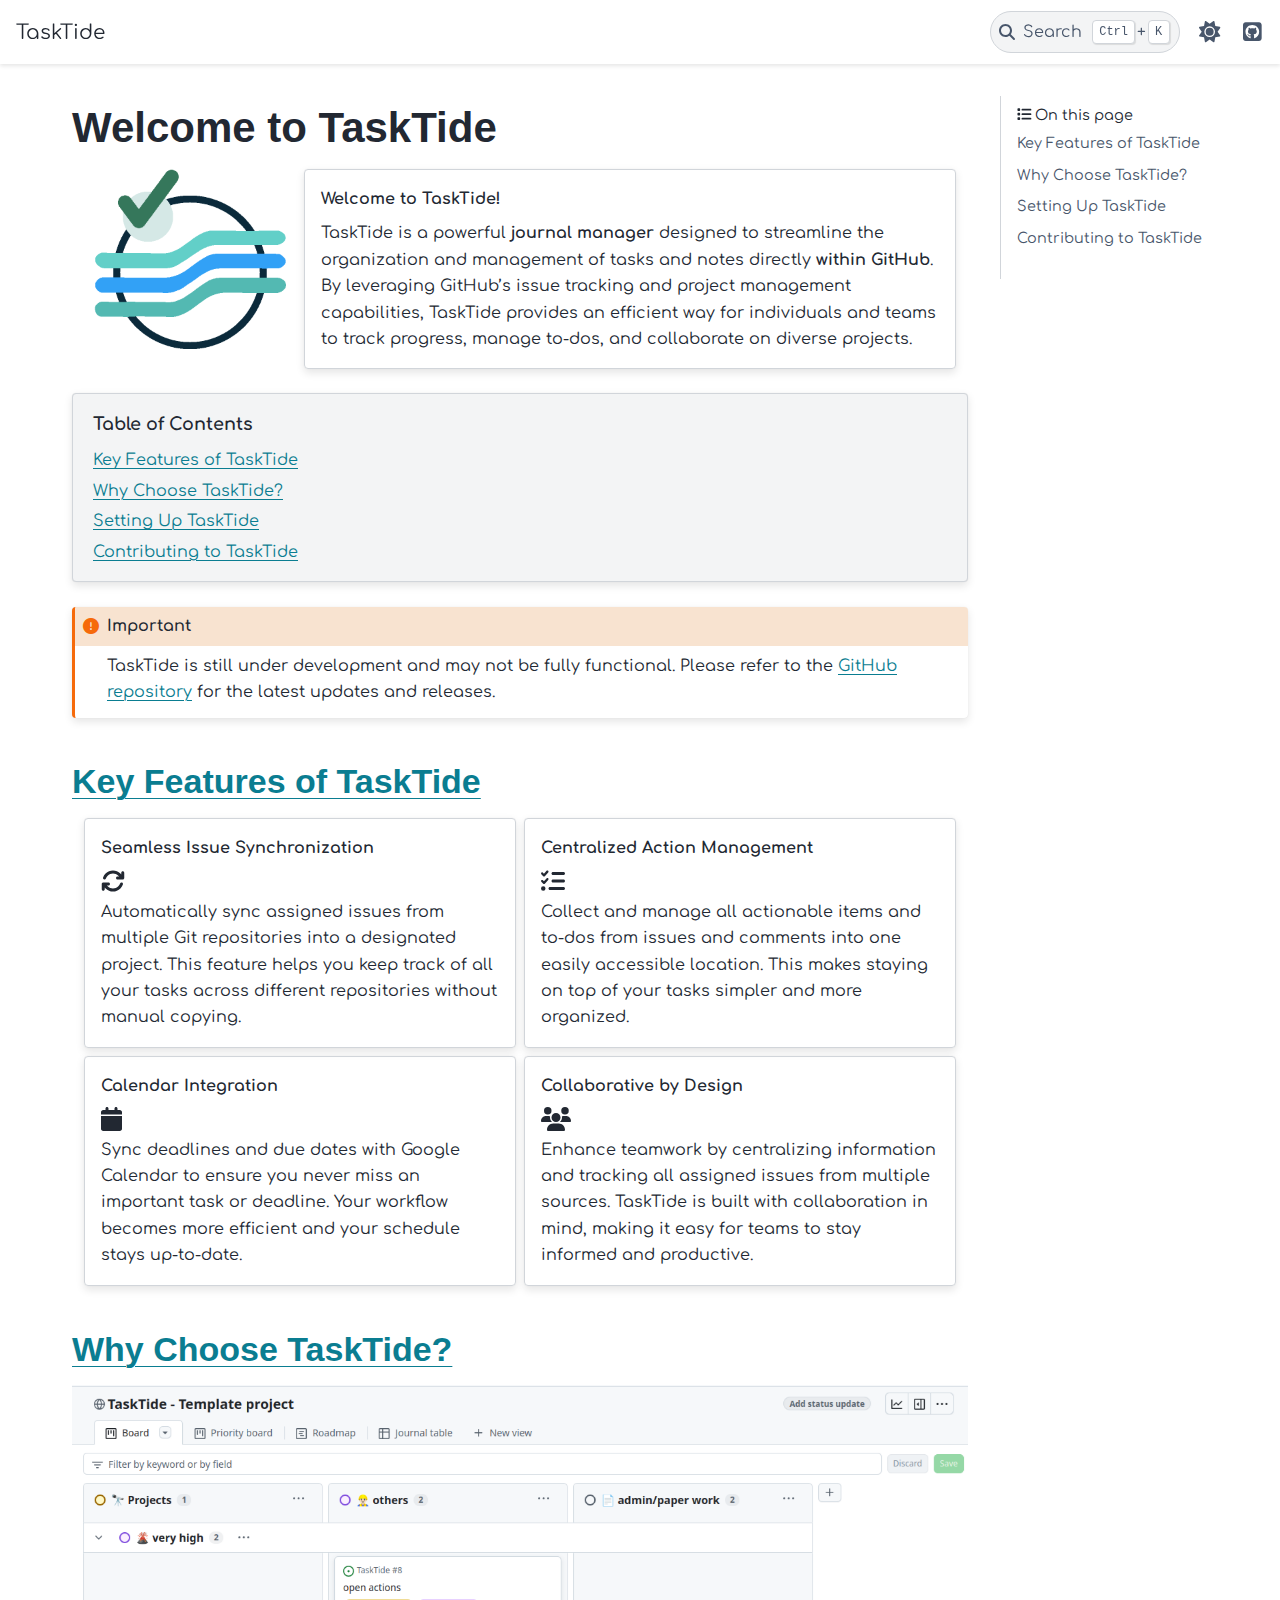
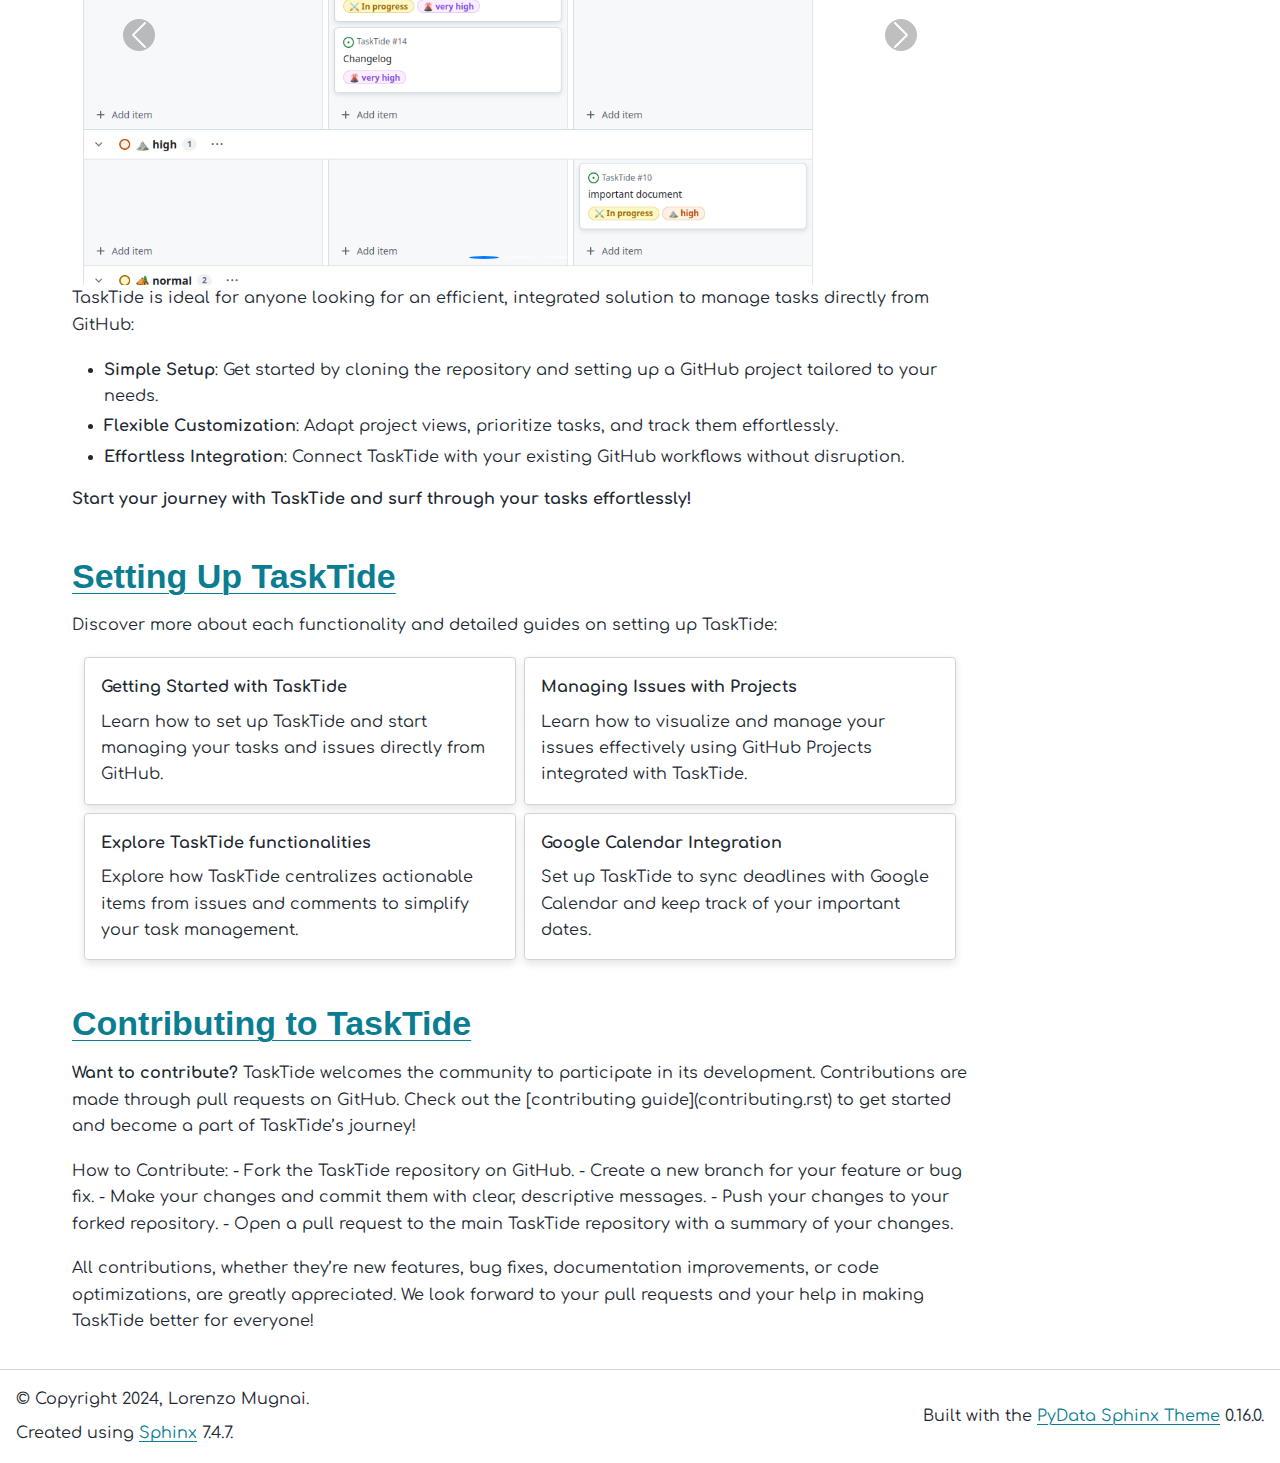
==== index.html @ f9a0988d "deploy: 6f501244f3a82d67077234379e9b4ccf647a99b9" ====
<!DOCTYPE html>


<html lang="en" data-content_root="./" data-theme="light">

  <head>
    <meta charset="utf-8" />
    <meta name="viewport" content="width=device-width, initial-scale=1.0" /><meta name="viewport" content="width=device-width, initial-scale=1" />

    <title>Welcome to TaskTide &#8212; TaskTide</title>
  
  
  
  <script data-cfasync="false">
    document.documentElement.dataset.mode = localStorage.getItem("mode") || "light";
    document.documentElement.dataset.theme = localStorage.getItem("theme") || "light";
  </script>
  <!-- 
    this give us a css class that will be invisible only if js is disabled 
  -->
  <noscript>
    <style>
      .pst-js-only { display: none !important; }

    </style>
  </noscript>
  
  <!-- Loaded before other Sphinx assets -->
  <link href="_static/styles/theme.css?digest=26a4bc78f4c0ddb94549" rel="stylesheet" />
<link href="_static/styles/pydata-sphinx-theme.css?digest=26a4bc78f4c0ddb94549" rel="stylesheet" />

    <link rel="stylesheet" type="text/css" href="_static/pygments.css?v=a746c00c" />
    <link rel="stylesheet" type="text/css" href="_static/copybutton.css?v=76b2166b" />
    <link rel="stylesheet" type="text/css" href="_static/sphinx-design.min.css?v=95c83b7e" />
    <link rel="stylesheet" type="text/css" href="https://cdnjs.cloudflare.com/ajax/libs/font-awesome/5.15.4/css/all.min.css" />
    <link rel="stylesheet" type="text/css" href="https://fonts.googleapis.com/css2?family=Comfortaa:wght@400;700&display=swap" />
    <link rel="stylesheet" type="text/css" href="_static/css/custom.css?v=a6f6fc7c" />
  
  <!-- So that users can add custom icons -->
  <script src="_static/scripts/fontawesome.js?digest=26a4bc78f4c0ddb94549"></script>
  <!-- Pre-loaded scripts that we'll load fully later -->
  <link rel="preload" as="script" href="_static/scripts/bootstrap.js?digest=26a4bc78f4c0ddb94549" />
<link rel="preload" as="script" href="_static/scripts/pydata-sphinx-theme.js?digest=26a4bc78f4c0ddb94549" />

    <script src="_static/documentation_options.js?v=7f41d439"></script>
    <script src="_static/doctools.js?v=9a2dae69"></script>
    <script src="_static/sphinx_highlight.js?v=dc90522c"></script>
    <script src="_static/clipboard.min.js?v=a7894cd8"></script>
    <script src="_static/copybutton.js?v=f281be69"></script>
    <script src="_static/design-tabs.js?v=f930bc37"></script>
    <script>DOCUMENTATION_OPTIONS.pagename = 'index';</script>
    <link rel="icon" href="_static/tasktide.ico"/>
    <link rel="index" title="Index" href="genindex.html" />
    <link rel="search" title="Search" href="search.html" />
  <meta name="viewport" content="width=device-width, initial-scale=1"/>
  <meta name="docsearch:language" content="en"/>
  <meta name="docsearch:version" content="" />
  </head>
  
  
  <body data-bs-spy="scroll" data-bs-target=".bd-toc-nav" data-offset="180" data-bs-root-margin="0px 0px -60%" data-default-mode="light">

  
  
  <div id="pst-skip-link" class="skip-link d-print-none"><a href="#main-content">Skip to main content</a></div>
  
  <div id="pst-scroll-pixel-helper"></div>
  
  <button type="button" class="btn rounded-pill" id="pst-back-to-top">
    <i class="fa-solid fa-arrow-up"></i>Back to top</button>

  
  <dialog id="pst-search-dialog">
    
<form class="bd-search d-flex align-items-center"
      action="search.html"
      method="get">
  <i class="fa-solid fa-magnifying-glass"></i>
  <input type="search"
         class="form-control"
         name="q"
         placeholder="Search the docs ..."
         aria-label="Search the docs ..."
         autocomplete="off"
         autocorrect="off"
         autocapitalize="off"
         spellcheck="false"/>
  <span class="search-button__kbd-shortcut"><kbd class="kbd-shortcut__modifier">Ctrl</kbd>+<kbd>K</kbd></span>
</form>
  </dialog>

  <div class="pst-async-banner-revealer d-none">
  <aside id="bd-header-version-warning" class="d-none d-print-none" aria-label="Version warning"></aside>
</div>

  
    <header class="bd-header navbar navbar-expand-lg bd-navbar d-print-none">
<div class="bd-header__inner bd-page-width">
  <button class="pst-navbar-icon sidebar-toggle primary-toggle" aria-label="Site navigation">
    <span class="fa-solid fa-bars"></span>
  </button>
  
  
  <div class="col-lg-3 navbar-header-items__start">
    
      <div class="navbar-item">

  
    
  

<a class="navbar-brand logo" href="#">
  
  
  
  
  
  
    <p class="title logo__title">TaskTide</p>
  
</a></div>
    
  </div>
  
  <div class="col-lg-9 navbar-header-items">
    
    <div class="me-auto navbar-header-items__center">
      
        <div class="navbar-item">
<nav>
  <ul class="bd-navbar-elements navbar-nav">
    
  </ul>
</nav></div>
      
    </div>
    
    
    <div class="navbar-header-items__end">
      
        <div class="navbar-item navbar-persistent--container">
          

<button class="btn search-button-field search-button__button pst-js-only" title="Search" aria-label="Search" data-bs-placement="bottom" data-bs-toggle="tooltip">
 <i class="fa-solid fa-magnifying-glass"></i>
 <span class="search-button__default-text">Search</span>
 <span class="search-button__kbd-shortcut"><kbd class="kbd-shortcut__modifier">Ctrl</kbd>+<kbd class="kbd-shortcut__modifier">K</kbd></span>
</button>
        </div>
      
      
        <div class="navbar-item">

<button class="btn btn-sm nav-link pst-navbar-icon theme-switch-button pst-js-only" aria-label="Color mode" data-bs-title="Color mode"  data-bs-placement="bottom" data-bs-toggle="tooltip">
  <i class="theme-switch fa-solid fa-sun                fa-lg" data-mode="light" title="Light"></i>
  <i class="theme-switch fa-solid fa-moon               fa-lg" data-mode="dark"  title="Dark"></i>
  <i class="theme-switch fa-solid fa-circle-half-stroke fa-lg" data-mode="auto"  title="System Settings"></i>
</button></div>
      
        <div class="navbar-item"><ul class="navbar-icon-links"
    aria-label="Icon Links">
        <li class="nav-item">
          
          
          
          
          
          
          
          
          <a href="https://github.com/LorenzoMugnai/TaskTide/tree/master" title="GitHub" class="nav-link pst-navbar-icon" rel="noopener" target="_blank" data-bs-toggle="tooltip" data-bs-placement="bottom"><i class="fab fa-github-square fa-lg" aria-hidden="true"></i>
            <span class="sr-only">GitHub</span></a>
        </li>
</ul></div>
      
    </div>
    
  </div>
  
  
    <div class="navbar-persistent--mobile">

<button class="btn search-button-field search-button__button pst-js-only" title="Search" aria-label="Search" data-bs-placement="bottom" data-bs-toggle="tooltip">
 <i class="fa-solid fa-magnifying-glass"></i>
 <span class="search-button__default-text">Search</span>
 <span class="search-button__kbd-shortcut"><kbd class="kbd-shortcut__modifier">Ctrl</kbd>+<kbd class="kbd-shortcut__modifier">K</kbd></span>
</button>
    </div>
  

  
    <button class="pst-navbar-icon sidebar-toggle secondary-toggle" aria-label="On this page">
      <span class="fa-solid fa-outdent"></span>
    </button>
  
</div>

    </header>
  

  <div class="bd-container">
    <div class="bd-container__inner bd-page-width">
      
      
      
        
      
      <dialog id="pst-primary-sidebar-modal"></dialog>
      <div id="pst-primary-sidebar" class="bd-sidebar-primary bd-sidebar hide-on-wide">
        

  
  <div class="sidebar-header-items sidebar-primary__section">
    
    
      <div class="sidebar-header-items__center">
        
          
          
            <div class="navbar-item">
<nav>
  <ul class="bd-navbar-elements navbar-nav">
    
  </ul>
</nav></div>
          
        
      </div>
    
    
    
      <div class="sidebar-header-items__end">
        
          <div class="navbar-item">

<button class="btn btn-sm nav-link pst-navbar-icon theme-switch-button pst-js-only" aria-label="Color mode" data-bs-title="Color mode"  data-bs-placement="bottom" data-bs-toggle="tooltip">
  <i class="theme-switch fa-solid fa-sun                fa-lg" data-mode="light" title="Light"></i>
  <i class="theme-switch fa-solid fa-moon               fa-lg" data-mode="dark"  title="Dark"></i>
  <i class="theme-switch fa-solid fa-circle-half-stroke fa-lg" data-mode="auto"  title="System Settings"></i>
</button></div>
        
          <div class="navbar-item"><ul class="navbar-icon-links"
    aria-label="Icon Links">
        <li class="nav-item">
          
          
          
          
          
          
          
          
          <a href="https://github.com/LorenzoMugnai/TaskTide/tree/master" title="GitHub" class="nav-link pst-navbar-icon" rel="noopener" target="_blank" data-bs-toggle="tooltip" data-bs-placement="bottom"><i class="fab fa-github-square fa-lg" aria-hidden="true"></i>
            <span class="sr-only">GitHub</span></a>
        </li>
</ul></div>
        
      </div>
    
  </div>
  
  
  <div class="sidebar-primary-items__end sidebar-primary__section">
  </div>
  
  <div id="rtd-footer-container"></div>


      </div>
      
      <main id="main-content" class="bd-main" role="main">
        
        
          <div class="bd-content">
            <div class="bd-article-container">
              
              <div class="bd-header-article d-print-none"></div>
              
              
              
                
<div id="searchbox"></div>
                <article class="bd-article">
                  
  <section id="welcome-to-tasktide">
<h1>Welcome to TaskTide<a class="headerlink" href="#welcome-to-tasktide" title="Link to this heading">#</a></h1>
<div class="sd-container-fluid sd-sphinx-override sd-mb-4 docutils">
<div class="sd-row sd-row-cols-2 sd-row-cols-xs-2 sd-row-cols-sm-2 sd-row-cols-md-2 sd-row-cols-lg-2 sd-g-2 sd-g-xs-2 sd-g-sm-2 sd-g-md-2 sd-g-lg-2 docutils">
<div class="sd-col sd-d-flex-column sd-col-3 sd-col-xs-3 sd-col-sm-3 sd-col-md-3 sd-col-lg-3 docutils">
<a class="sd-m-auto reference internal image-reference" href="_images/tasktide.png"><img alt="TaskTide Icon" class="sd-m-auto" src="_images/tasktide.png" style="width: 200px;" />
</a>
</div>
<div class="sd-col sd-d-flex-row sd-col-9 sd-col-xs-9 sd-col-sm-9 sd-col-md-9 sd-col-lg-9 docutils">
<div class="sd-card sd-sphinx-override sd-w-100 sd-shadow-sm docutils">
<div class="sd-card-body docutils">
<div class="sd-card-title sd-font-weight-bold docutils">
Welcome to TaskTide!</div>
<p class="sd-card-text">TaskTide is a powerful <strong>journal manager</strong> designed to streamline the organization and management of tasks and notes directly <strong>within GitHub</strong>. By leveraging GitHub’s issue tracking and project management capabilities, TaskTide provides an efficient way for individuals and teams to track progress, manage to-dos, and collaborate on diverse projects.</p>
</div>
</div>
</div>
</div>
</div>
<nav class="contents local" id="table-of-contents">
<p class="topic-title">Table of Contents</p>
<ul class="simple">
<li><p><a class="reference internal" href="#key-features-of-tasktide" id="id1">Key Features of TaskTide</a></p></li>
<li><p><a class="reference internal" href="#why-choose-tasktide" id="id2">Why Choose TaskTide?</a></p></li>
<li><p><a class="reference internal" href="#setting-up-tasktide" id="id3">Setting Up TaskTide</a></p></li>
<li><p><a class="reference internal" href="#contributing-to-tasktide" id="id4">Contributing to TaskTide</a></p></li>
</ul>
</nav>
<div class="admonition important">
<p class="admonition-title">Important</p>
<p>TaskTide is still under development and may not be fully functional. Please refer to the <a class="reference external" href="https://github.com/LorenzoMugnai/TaskTide">GitHub repository</a> for the latest updates and releases.</p>
</div>
<section id="key-features-of-tasktide">
<h2><a class="toc-backref" href="#id1" role="doc-backlink">Key Features of TaskTide</a><a class="headerlink" href="#key-features-of-tasktide" title="Link to this heading">#</a></h2>
<div class="sd-container-fluid sd-sphinx-override sd-mb-4 docutils">
<div class="sd-row sd-row-cols-2 sd-row-cols-xs-2 sd-row-cols-sm-2 sd-row-cols-md-2 sd-row-cols-lg-2 sd-g-2 sd-g-xs-2 sd-g-sm-2 sd-g-md-2 sd-g-lg-2 docutils">
<div class="sd-col sd-d-flex-row docutils">
<div class="sd-card sd-sphinx-override sd-w-100 sd-shadow-sm docutils">
<div class="sd-card-body docutils">
<div class="sd-card-title sd-font-weight-bold docutils">
Seamless Issue Synchronization</div>
<i class="fa fa-sync" style="font-size: 24px; margin-right: 10px;"></i><p class="sd-card-text">Automatically sync assigned issues from multiple Git repositories into a designated project. This feature helps you keep track of all your tasks across different repositories without manual copying.</p>
</div>
</div>
</div>
<div class="sd-col sd-d-flex-row docutils">
<div class="sd-card sd-sphinx-override sd-w-100 sd-shadow-sm docutils">
<div class="sd-card-body docutils">
<div class="sd-card-title sd-font-weight-bold docutils">
Centralized Action Management</div>
<i class="fa fa-tasks" style="font-size: 24px; margin-right: 10px;"></i><p class="sd-card-text">Collect and manage all actionable items and to-dos from issues and comments into one easily accessible location. This makes staying on top of your tasks simpler and more organized.</p>
</div>
</div>
</div>
<div class="sd-col sd-d-flex-row docutils">
<div class="sd-card sd-sphinx-override sd-w-100 sd-shadow-sm docutils">
<div class="sd-card-body docutils">
<div class="sd-card-title sd-font-weight-bold docutils">
Calendar Integration</div>
<i class="fa fa-calendar" style="font-size: 24px; margin-right: 10px;"></i><p class="sd-card-text">Sync deadlines and due dates with Google Calendar to ensure you never miss an important task or deadline. Your workflow becomes more efficient and your schedule stays up-to-date.</p>
</div>
</div>
</div>
<div class="sd-col sd-d-flex-row docutils">
<div class="sd-card sd-sphinx-override sd-w-100 sd-shadow-sm docutils">
<div class="sd-card-body docutils">
<div class="sd-card-title sd-font-weight-bold docutils">
Collaborative by Design</div>
<i class="fa fa-users" style="font-size: 24px; margin-right: 10px;"></i><p class="sd-card-text">Enhance teamwork by centralizing information and tracking all assigned issues from multiple sources. TaskTide is built with collaboration in mind, making it easy for teams to stay informed and productive.</p>
</div>
</div>
</div>
</div>
</div>
</section>
<section id="why-choose-tasktide">
<h2><a class="toc-backref" href="#id2" role="doc-backlink">Why Choose TaskTide?</a><a class="headerlink" href="#why-choose-tasktide" title="Link to this heading">#</a></h2>
<div id="carouselExample" class="carousel slide" data-bs-ride="carousel">
<!-- Indicators (dots) -->
<div class="carousel-indicators">
   <button type="button" data-bs-target="#carouselExample" data-bs-slide-to="0" class="active" aria-current="true" aria-label="Slide 1"></button>
   <button type="button" data-bs-target="#carouselExample" data-bs-slide-to="1" aria-label="Slide 2"></button>
   <button type="button" data-bs-target="#carouselExample" data-bs-slide-to="2" aria-label="Slide 3"></button>
</div>
<!-- Carousel content -->
<div class="carousel-inner">
   <div class="carousel-item active">
      <img src="_static/example_proj.png" class="d-block w-100 carousel-img" alt="First slide">
   </div>
   <div class="carousel-item">
      <img src="_static/roadmap.png" class="d-block w-100 carousel-img" alt="Second slide">
   </div>
   <div class="carousel-item">
      <img src="_static/stats.png" class="d-block w-100 carousel-img" alt="Third slide">
   </div>
</div>
<!-- Navigation arrows -->
<button class="carousel-control-prev" type="button" data-bs-target="#carouselExample" data-bs-slide="prev">
   <span class="carousel-control-prev-icon" aria-hidden="true"></span>
   <span class="visually-hidden">Previous</span>
</button>
<button class="carousel-control-next" type="button" data-bs-target="#carouselExample" data-bs-slide="next">
   <span class="carousel-control-next-icon" aria-hidden="true"></span>
   <span class="visually-hidden">Next</span>
</button>
</div><p>TaskTide is ideal for anyone looking for an efficient, integrated solution to manage tasks directly from GitHub:</p>
<ul class="simple">
<li><p><strong>Simple Setup</strong>: Get started by cloning the repository and setting up a GitHub project tailored to your needs.</p></li>
<li><p><strong>Flexible Customization</strong>: Adapt project views, prioritize tasks, and track them effortlessly.</p></li>
<li><p><strong>Effortless Integration</strong>: Connect TaskTide with your existing GitHub workflows without disruption.</p></li>
</ul>
<p><strong>Start your journey with TaskTide and surf through your tasks effortlessly!</strong></p>
</section>
<section id="setting-up-tasktide">
<h2><a class="toc-backref" href="#id3" role="doc-backlink">Setting Up TaskTide</a><a class="headerlink" href="#setting-up-tasktide" title="Link to this heading">#</a></h2>
<p>Discover more about each functionality and detailed guides on setting up TaskTide:</p>
<div class="sd-container-fluid sd-sphinx-override sd-mb-4 docutils">
<div class="sd-row sd-row-cols-2 sd-row-cols-xs-2 sd-row-cols-sm-2 sd-row-cols-md-2 sd-row-cols-lg-2 sd-g-2 sd-g-xs-2 sd-g-sm-2 sd-g-md-2 sd-g-lg-2 docutils">
<div class="sd-col sd-d-flex-row docutils">
<div class="sd-card sd-sphinx-override sd-w-100 sd-shadow-sm sd-card-hover docutils">
<div class="sd-card-body docutils">
<div class="sd-card-title sd-font-weight-bold docutils">
Getting Started with TaskTide</div>
<p class="sd-card-text">Learn how to set up TaskTide and start managing your tasks and issues directly from GitHub.</p>
</div>
<a class="sd-stretched-link sd-hide-link-text reference internal" href="getting_started.html#getting-started"><span class="std std-ref">Getting Started</span></a></div>
</div>
<div class="sd-col sd-d-flex-row docutils">
<div class="sd-card sd-sphinx-override sd-w-100 sd-shadow-sm sd-card-hover docutils">
<div class="sd-card-body docutils">
<div class="sd-card-title sd-font-weight-bold docutils">
Managing Issues with Projects</div>
<p class="sd-card-text">Learn how to visualize and manage your issues effectively using GitHub Projects integrated with TaskTide.</p>
</div>
<a class="sd-stretched-link sd-hide-link-text reference internal" href="managing_issues.html#managing-issues"><span class="std std-ref">Managing Issues</span></a></div>
</div>
<div class="sd-col sd-d-flex-row docutils">
<div class="sd-card sd-sphinx-override sd-w-100 sd-shadow-sm sd-card-hover docutils">
<div class="sd-card-body docutils">
<div class="sd-card-title sd-font-weight-bold docutils">
Explore TaskTide functionalities</div>
<p class="sd-card-text">Explore how TaskTide centralizes actionable items from issues and comments to simplify your task management.</p>
</div>
<a class="sd-stretched-link sd-hide-link-text reference internal" href="actions_guide.html#actions-guide"><span class="std std-ref">Explore TaskTide Functionalities</span></a></div>
</div>
<div class="sd-col sd-d-flex-row docutils">
<div class="sd-card sd-sphinx-override sd-w-100 sd-shadow-sm sd-card-hover docutils">
<div class="sd-card-body docutils">
<div class="sd-card-title sd-font-weight-bold docutils">
Google Calendar Integration</div>
<p class="sd-card-text">Set up TaskTide to sync deadlines with Google Calendar and keep track of your important dates.</p>
</div>
<a class="sd-stretched-link sd-hide-link-text reference internal" href="calendar_integration.html#calendar-integration"><span class="std std-ref">Calendar Integration</span></a></div>
</div>
</div>
</div>
</section>
<section id="contributing-to-tasktide">
<h2><a class="toc-backref" href="#id4" role="doc-backlink">Contributing to TaskTide</a><a class="headerlink" href="#contributing-to-tasktide" title="Link to this heading">#</a></h2>
<p><strong>Want to contribute?</strong> TaskTide welcomes the community to participate in its development. Contributions are made through pull requests on GitHub. Check out the [contributing guide](contributing.rst) to get started and become a part of TaskTide’s journey!</p>
<p>How to Contribute:
- Fork the TaskTide repository on GitHub.
- Create a new branch for your feature or bug fix.
- Make your changes and commit them with clear, descriptive messages.
- Push your changes to your forked repository.
- Open a pull request to the main TaskTide repository with a summary of your changes.</p>
<p>All contributions, whether they’re new features, bug fixes, documentation improvements, or code optimizations, are greatly appreciated. We look forward to your pull requests and your help in making TaskTide better for everyone!</p>
</section>
</section>


                </article>
              
              
              
              
              
                <footer class="prev-next-footer d-print-none">
                  
<div class="prev-next-area">
</div>
                </footer>
              
            </div>
            
            
              
                <dialog id="pst-secondary-sidebar-modal"></dialog>
                <div id="pst-secondary-sidebar" class="bd-sidebar-secondary bd-toc"><div class="sidebar-secondary-items sidebar-secondary__inner">


  <div class="sidebar-secondary-item">
<div
    id="pst-page-navigation-heading-2"
    class="page-toc tocsection onthispage">
    <i class="fa-solid fa-list"></i> On this page
  </div>
  <nav class="bd-toc-nav page-toc" aria-labelledby="pst-page-navigation-heading-2">
    <ul class="visible nav section-nav flex-column">
<li class="toc-h2 nav-item toc-entry"><a class="reference internal nav-link" href="#key-features-of-tasktide">Key Features of TaskTide</a></li>
<li class="toc-h2 nav-item toc-entry"><a class="reference internal nav-link" href="#why-choose-tasktide">Why Choose TaskTide?</a></li>
<li class="toc-h2 nav-item toc-entry"><a class="reference internal nav-link" href="#setting-up-tasktide">Setting Up TaskTide</a></li>
<li class="toc-h2 nav-item toc-entry"><a class="reference internal nav-link" href="#contributing-to-tasktide">Contributing to TaskTide</a></li>
</ul>
  </nav></div>

</div></div>
              
            
          </div>
          <footer class="bd-footer-content">
            
          </footer>
        
      </main>
    </div>
  </div>
  
  <!-- Scripts loaded after <body> so the DOM is not blocked -->
  <script defer src="_static/scripts/bootstrap.js?digest=26a4bc78f4c0ddb94549"></script>
<script defer src="_static/scripts/pydata-sphinx-theme.js?digest=26a4bc78f4c0ddb94549"></script>

  <footer class="bd-footer">
<div class="bd-footer__inner bd-page-width">
  
    <div class="footer-items__start">
      
        <div class="footer-item">

  <p class="copyright">
    
      © Copyright 2024, Lorenzo Mugnai.
      <br/>
    
  </p>
</div>
      
        <div class="footer-item">

  <p class="sphinx-version">
    Created using <a href="https://www.sphinx-doc.org/">Sphinx</a> 7.4.7.
    <br/>
  </p>
</div>
      
    </div>
  
  
  
    <div class="footer-items__end">
      
        <div class="footer-item">
<p class="theme-version">
  Built with the <a href="https://pydata-sphinx-theme.readthedocs.io/en/stable/index.html">PyData Sphinx Theme</a> 0.16.0.
</p></div>
      
    </div>
  
</div>

  </footer>
  </body>
</html>
---- _static/styles/theme.css ----
/* Provided by Sphinx's 'basic' theme, and included in the final set of assets */
@import "../basic.css";
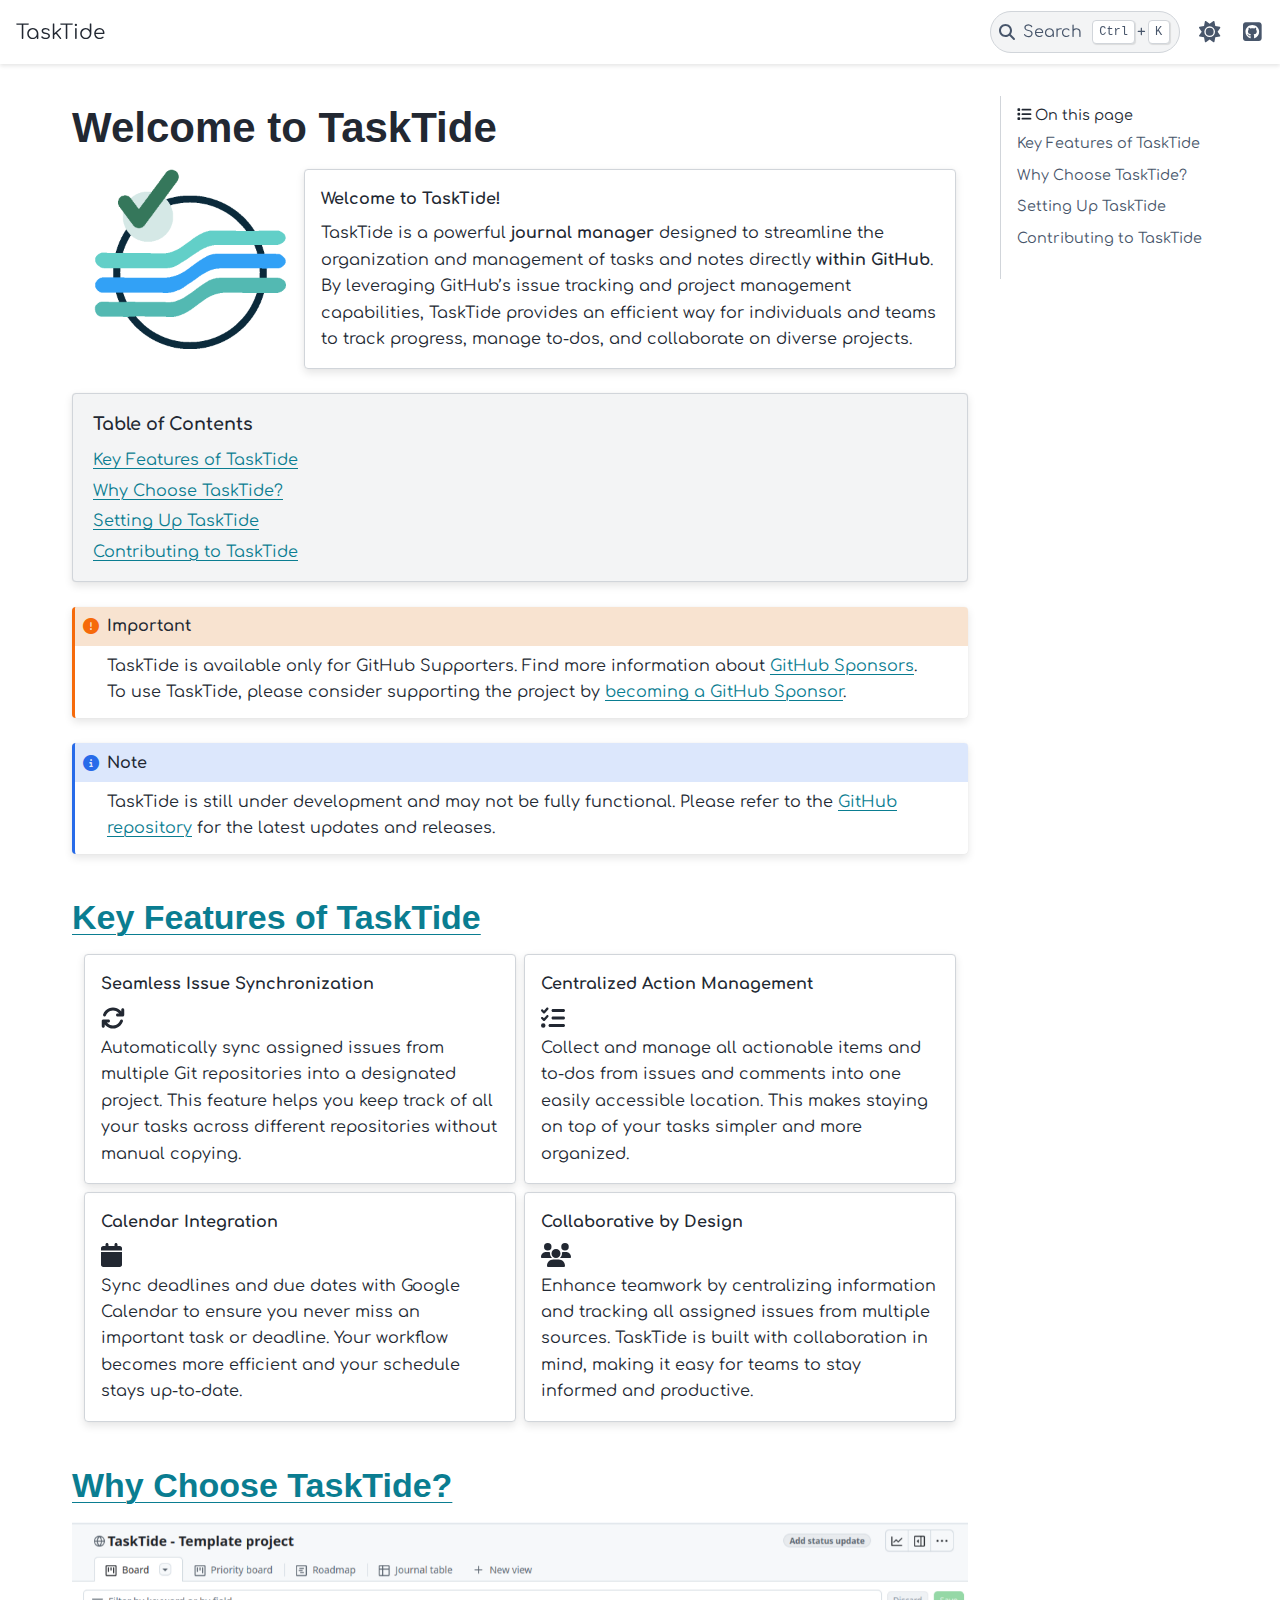
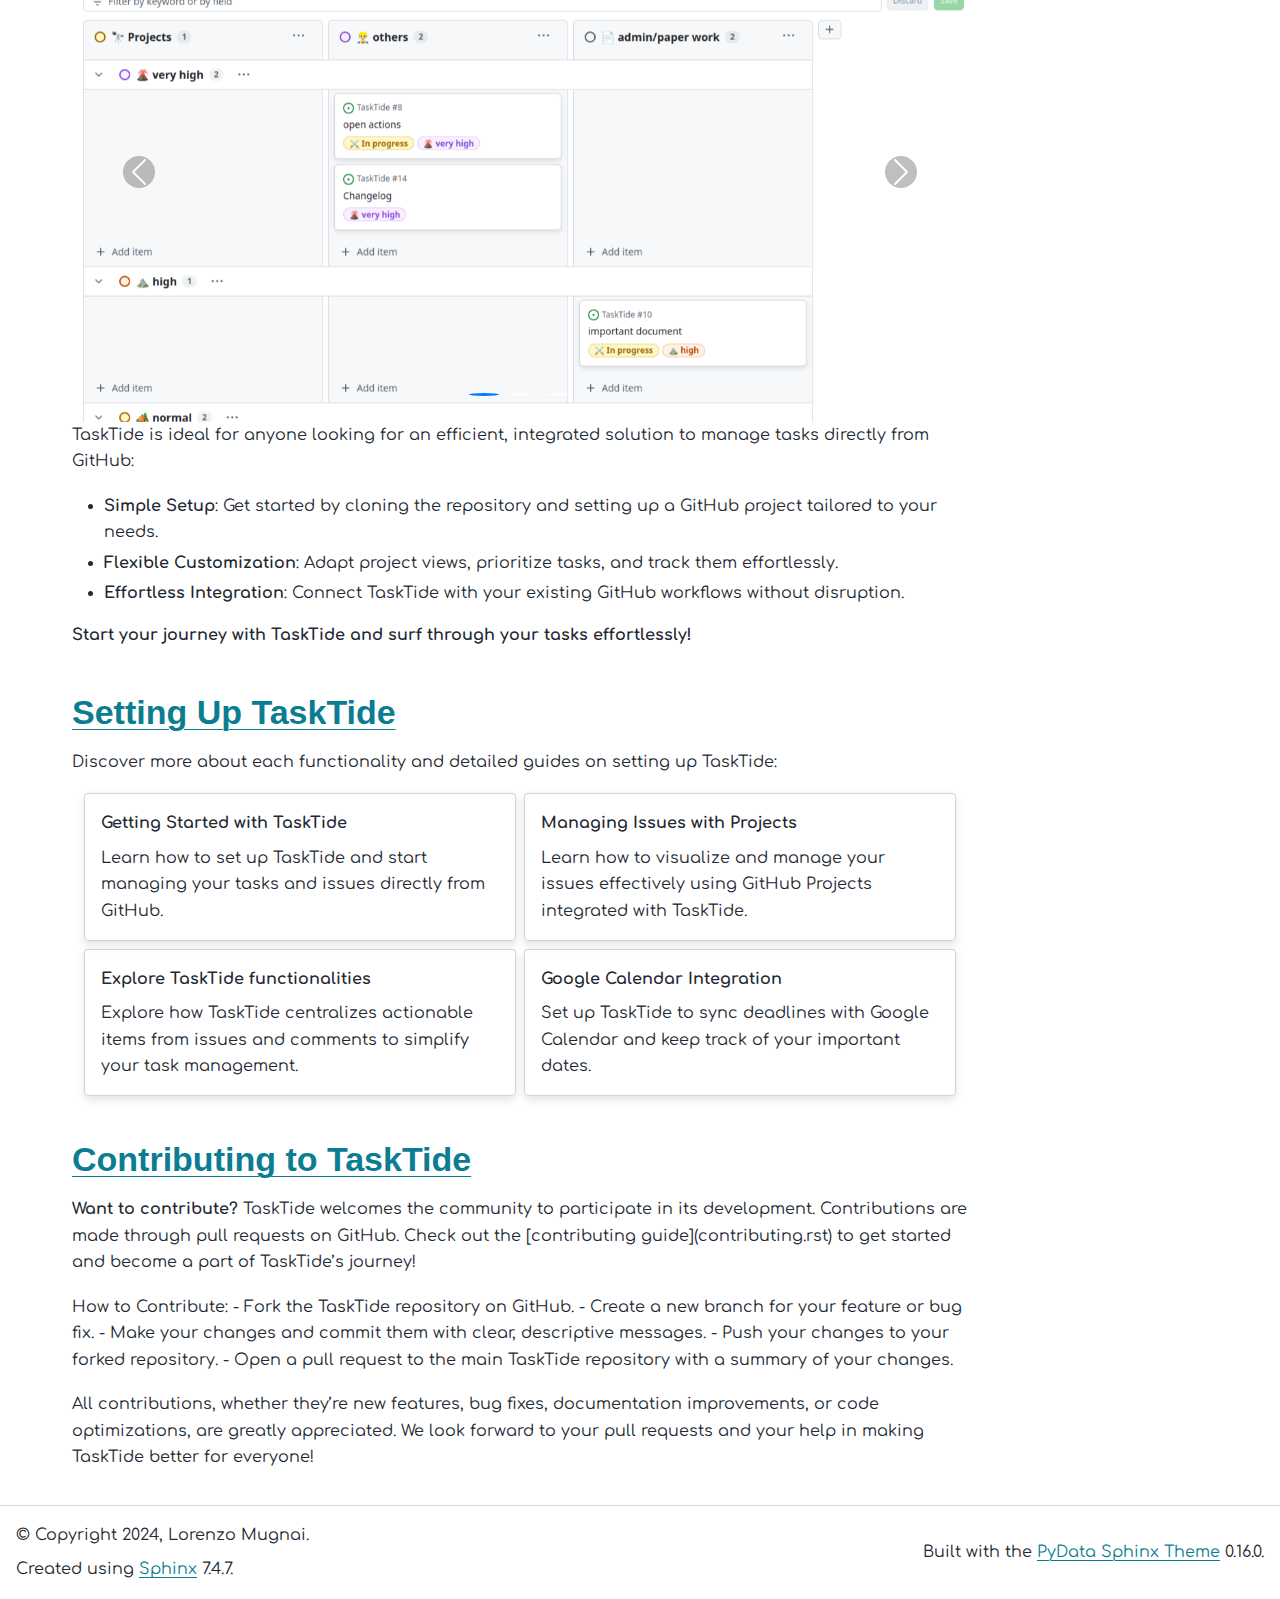
==== commit d7acba94: "deploy: 012335f08aca9ac50876bd988f8a68a27e06475a" ====
--- a/index.html
+++ b/index.html
@@ -169,7 +169,7 @@
           
           
           
-          <a href="https://github.com/LorenzoMugnai/TaskTide/tree/master" title="GitHub" class="nav-link pst-navbar-icon" rel="noopener" target="_blank" data-bs-toggle="tooltip" data-bs-placement="bottom"><i class="fab fa-github-square fa-lg" aria-hidden="true"></i>
+          <a href="https://github.com/mug-n-ai/TaskTide/tree/master" title="GitHub" class="nav-link pst-navbar-icon" rel="noopener" target="_blank" data-bs-toggle="tooltip" data-bs-placement="bottom"><i class="fab fa-github-square fa-lg" aria-hidden="true"></i>
             <span class="sr-only">GitHub</span></a>
         </li>
 </ul></div>
@@ -251,7 +251,7 @@
           
           
           
-          <a href="https://github.com/LorenzoMugnai/TaskTide/tree/master" title="GitHub" class="nav-link pst-navbar-icon" rel="noopener" target="_blank" data-bs-toggle="tooltip" data-bs-placement="bottom"><i class="fab fa-github-square fa-lg" aria-hidden="true"></i>
+          <a href="https://github.com/mug-n-ai/TaskTide/tree/master" title="GitHub" class="nav-link pst-navbar-icon" rel="noopener" target="_blank" data-bs-toggle="tooltip" data-bs-placement="bottom"><i class="fab fa-github-square fa-lg" aria-hidden="true"></i>
             <span class="sr-only">GitHub</span></a>
         </li>
 </ul></div>
@@ -313,7 +313,12 @@
 </nav>
 <div class="admonition important">
 <p class="admonition-title">Important</p>
-<p>TaskTide is still under development and may not be fully functional. Please refer to the <a class="reference external" href="https://github.com/LorenzoMugnai/TaskTide">GitHub repository</a> for the latest updates and releases.</p>
+<p>TaskTide is available only for GitHub Supporters. Find more information about <a class="reference external" href="https://docs.github.com/en/sponsors">GitHub Sponsors</a>.
+To use TaskTide, please consider supporting the project by <a class="reference external" href="https://github.com/sponsors/LorenzoMugnai">becoming a GitHub Sponsor</a>.</p>
+</div>
+<div class="admonition note">
+<p class="admonition-title">Note</p>
+<p>TaskTide is still under development and may not be fully functional. Please refer to the <a class="reference external" href="https://github.com/mug-n-ai/TaskTide">GitHub repository</a> for the latest updates and releases.</p>
 </div>
 <section id="key-features-of-tasktide">
 <h2><a class="toc-backref" href="#id1" role="doc-backlink">Key Features of TaskTide</a><a class="headerlink" href="#key-features-of-tasktide" title="Link to this heading">#</a></h2>
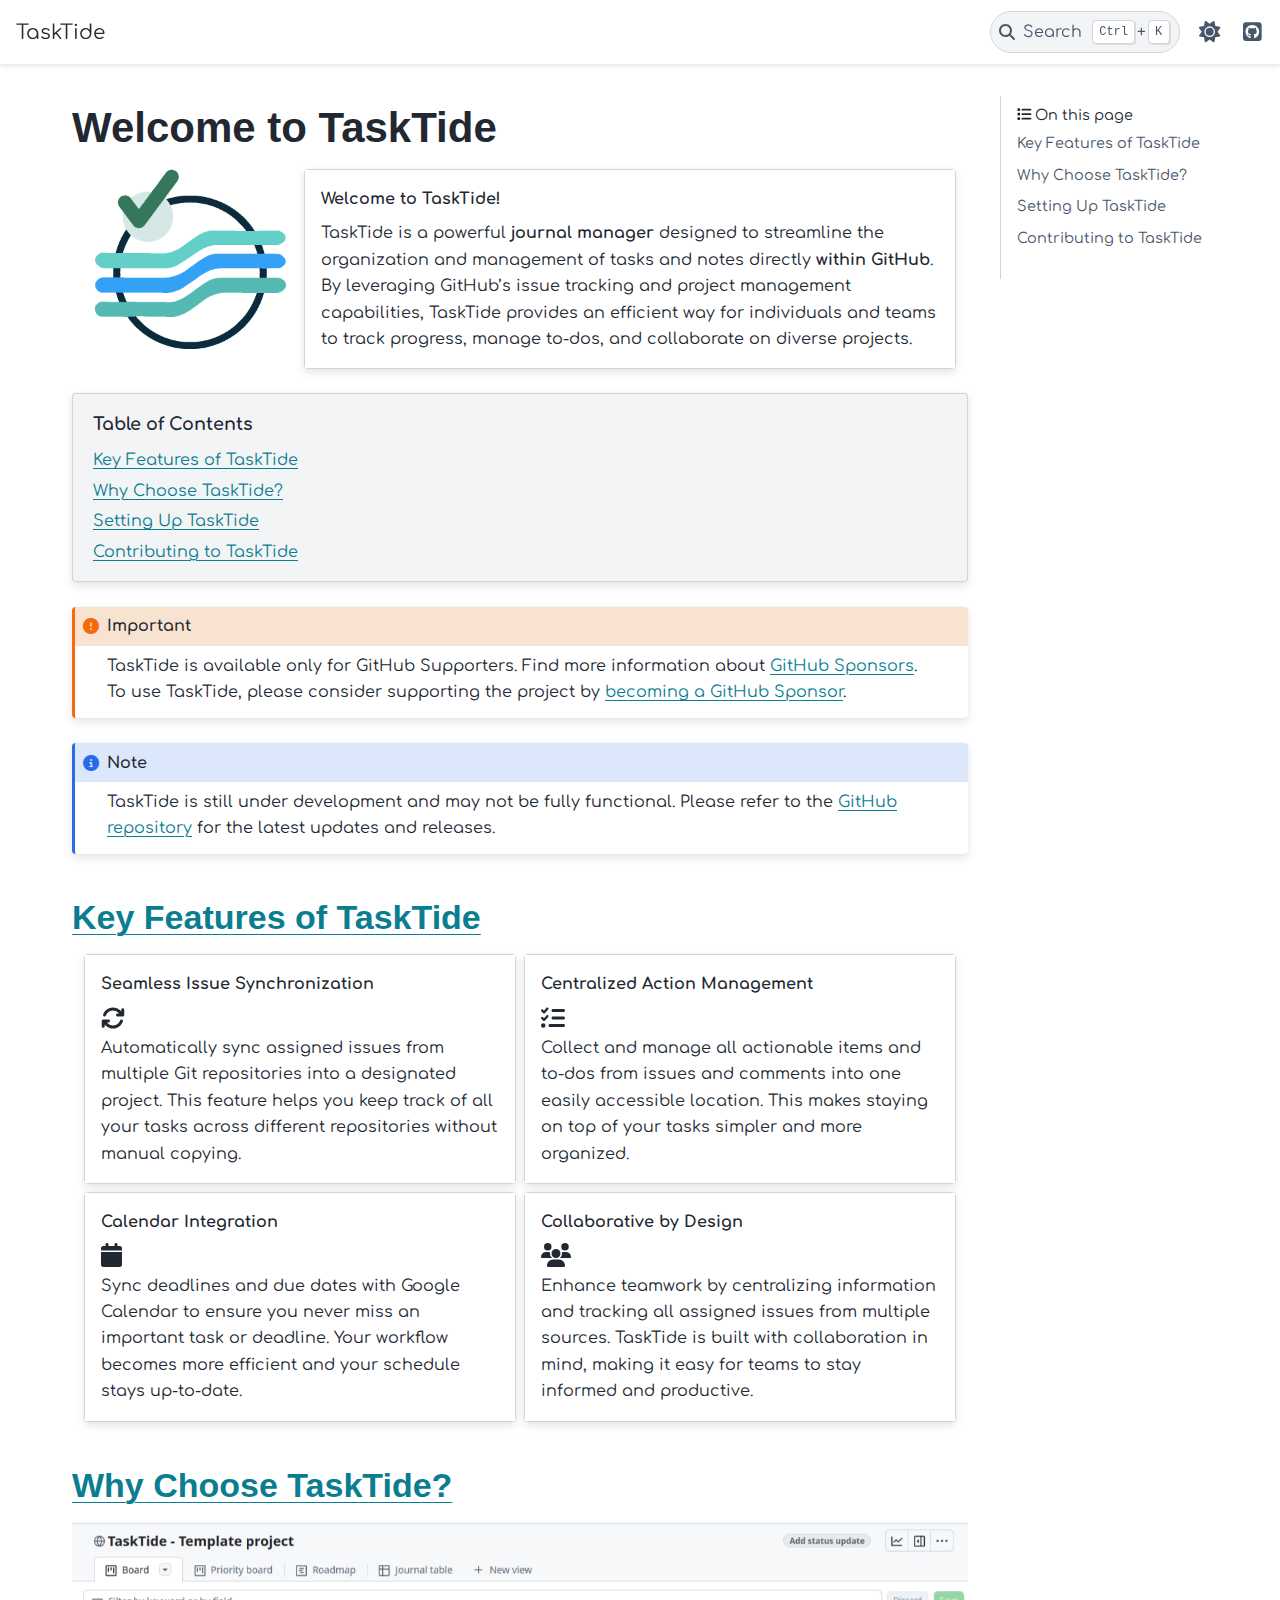
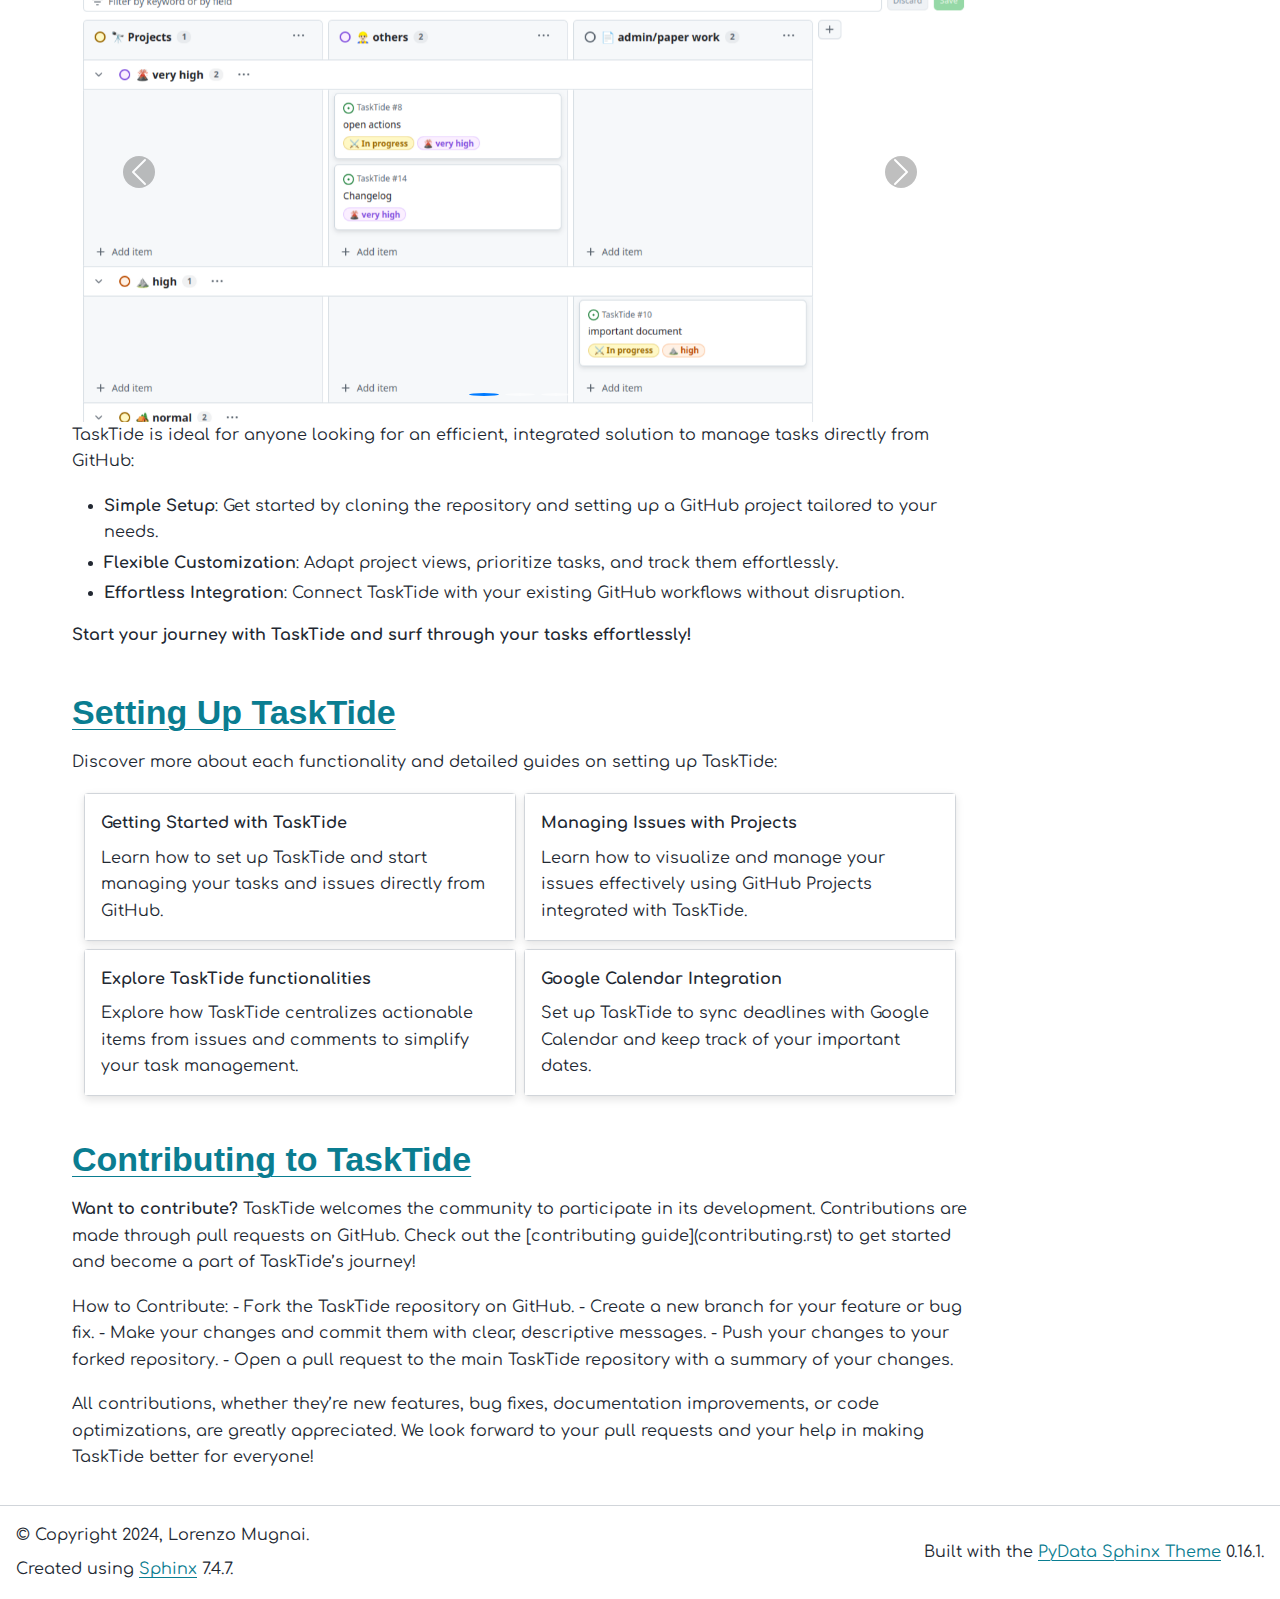
==== commit 5e20277d: "deploy: ec789350b52c1f1e4ca45edcdcc2b39941c0aac6" ====
--- a/index.html
+++ b/index.html
@@ -16,8 +16,8 @@
     document.documentElement.dataset.mode = localStorage.getItem("mode") || "light";
     document.documentElement.dataset.theme = localStorage.getItem("theme") || "light";
   </script>
-  <!-- 
-    this give us a css class that will be invisible only if js is disabled 
+  <!--
+    this give us a css class that will be invisible only if js is disabled
   -->
   <noscript>
     <style>
@@ -27,8 +27,8 @@
   </noscript>
   
   <!-- Loaded before other Sphinx assets -->
-  <link href="_static/styles/theme.css?digest=26a4bc78f4c0ddb94549" rel="stylesheet" />
-<link href="_static/styles/pydata-sphinx-theme.css?digest=26a4bc78f4c0ddb94549" rel="stylesheet" />
+  <link href="_static/styles/theme.css?digest=8878045cc6db502f8baf" rel="stylesheet" />
+<link href="_static/styles/pydata-sphinx-theme.css?digest=8878045cc6db502f8baf" rel="stylesheet" />
 
     <link rel="stylesheet" type="text/css" href="_static/pygments.css?v=a746c00c" />
     <link rel="stylesheet" type="text/css" href="_static/copybutton.css?v=76b2166b" />
@@ -38,10 +38,10 @@
     <link rel="stylesheet" type="text/css" href="_static/css/custom.css?v=a6f6fc7c" />
   
   <!-- So that users can add custom icons -->
-  <script src="_static/scripts/fontawesome.js?digest=26a4bc78f4c0ddb94549"></script>
+  <script src="_static/scripts/fontawesome.js?digest=8878045cc6db502f8baf"></script>
   <!-- Pre-loaded scripts that we'll load fully later -->
-  <link rel="preload" as="script" href="_static/scripts/bootstrap.js?digest=26a4bc78f4c0ddb94549" />
-<link rel="preload" as="script" href="_static/scripts/pydata-sphinx-theme.js?digest=26a4bc78f4c0ddb94549" />
+  <link rel="preload" as="script" href="_static/scripts/bootstrap.js?digest=8878045cc6db502f8baf" />
+<link rel="preload" as="script" href="_static/scripts/pydata-sphinx-theme.js?digest=8878045cc6db502f8baf" />
 
     <script src="_static/documentation_options.js?v=7f41d439"></script>
     <script src="_static/doctools.js?v=9a2dae69"></script>
@@ -262,9 +262,14 @@
   
   
   <div class="sidebar-primary-items__end sidebar-primary__section">
+      <div class="sidebar-primary-item">
+<div id="ethical-ad-placement"
+      class="flat"
+      data-ea-publisher="readthedocs"
+      data-ea-type="readthedocs-sidebar"
+      data-ea-manual="true">
+</div></div>
   </div>
-  
-  <div id="rtd-footer-container"></div>
 
 
       </div>
@@ -507,8 +512,8 @@
   </div>
   
   <!-- Scripts loaded after <body> so the DOM is not blocked -->
-  <script defer src="_static/scripts/bootstrap.js?digest=26a4bc78f4c0ddb94549"></script>
-<script defer src="_static/scripts/pydata-sphinx-theme.js?digest=26a4bc78f4c0ddb94549"></script>
+  <script defer src="_static/scripts/bootstrap.js?digest=8878045cc6db502f8baf"></script>
+<script defer src="_static/scripts/pydata-sphinx-theme.js?digest=8878045cc6db502f8baf"></script>
 
   <footer class="bd-footer">
 <div class="bd-footer__inner bd-page-width">
@@ -541,7 +546,8 @@
       
         <div class="footer-item">
 <p class="theme-version">
-  Built with the <a href="https://pydata-sphinx-theme.readthedocs.io/en/stable/index.html">PyData Sphinx Theme</a> 0.16.0.
+  <!-- # L10n: Setting the PST URL as an argument as this does not need to be localized -->
+  Built with the <a href="https://pydata-sphinx-theme.readthedocs.io/en/stable/index.html">PyData Sphinx Theme</a> 0.16.1.
 </p></div>
       
     </div>
--- a/_static/styles/pydata-sphinx-theme.css
+++ b/_static/styles/pydata-sphinx-theme.css
@@ -3,7 +3,7 @@
  * Bootstrap  v5.3.3 (https://getbootstrap.com/)
  * Copyright 2011-2024 The Bootstrap Authors
  * Licensed under MIT (https://github.com/twbs/bootstrap/blob/main/LICENSE)
- */:root,[data-bs-theme=light]{--bs-blue:#0d6efd;--bs-indigo:#6610f2;--bs-purple:#6f42c1;--bs-pink:#d63384;--bs-red:#dc3545;--bs-orange:#fd7e14;--bs-yellow:#ffc107;--bs-green:#198754;--bs-teal:#20c997;--bs-cyan:#0dcaf0;--bs-black:#000;--bs-white:#fff;--bs-gray:#6c757d;--bs-gray-dark:#343a40;--bs-gray-100:#f8f9fa;--bs-gray-200:#e9ecef;--bs-gray-300:#dee2e6;--bs-gray-400:#ced4da;--bs-gray-500:#adb5bd;--bs-gray-600:#6c757d;--bs-gray-700:#495057;--bs-gray-800:#343a40;--bs-gray-900:#212529;--bs-primary:#0d6efd;--bs-secondary:#6c757d;--bs-success:#198754;--bs-info:#0dcaf0;--bs-warning:#ffc107;--bs-danger:#dc3545;--bs-light:#f8f9fa;--bs-dark:#212529;--bs-primary-rgb:13,110,253;--bs-secondary-rgb:108,117,125;--bs-success-rgb:25,135,84;--bs-info-rgb:13,202,240;--bs-warning-rgb:255,193,7;--bs-danger-rgb:220,53,69;--bs-light-rgb:248,249,250;--bs-dark-rgb:33,37,41;--bs-primary-text-emphasis:#052c65;--bs-secondary-text-emphasis:#2b2f32;--bs-success-text-emphasis:#0a3622;--bs-info-text-emphasis:#055160;--bs-warning-text-emphasis:#664d03;--bs-danger-text-emphasis:#58151c;--bs-light-text-emphasis:#495057;--bs-dark-text-emphasis:#495057;--bs-primary-bg-subtle:#cfe2ff;--bs-secondary-bg-subtle:#e2e3e5;--bs-success-bg-subtle:#d1e7dd;--bs-info-bg-subtle:#cff4fc;--bs-warning-bg-subtle:#fff3cd;--bs-danger-bg-subtle:#f8d7da;--bs-light-bg-subtle:#fcfcfd;--bs-dark-bg-subtle:#ced4da;--bs-primary-border-subtle:#9ec5fe;--bs-secondary-border-subtle:#c4c8cb;--bs-success-border-subtle:#a3cfbb;--bs-info-border-subtle:#9eeaf9;--bs-warning-border-subtle:#ffe69c;--bs-danger-border-subtle:#f1aeb5;--bs-light-border-subtle:#e9ecef;--bs-dark-border-subtle:#adb5bd;--bs-white-rgb:255,255,255;--bs-black-rgb:0,0,0;--bs-font-sans-serif:system-ui,-apple-system,"Segoe UI",Roboto,"Helvetica Neue","Noto Sans","Liberation Sans",Arial,sans-serif,"Apple Color Emoji","Segoe UI Emoji","Segoe UI Symbol","Noto Color Emoji";--bs-font-monospace:SFMono-Regular,Menlo,Monaco,Consolas,"Liberation Mono","Courier New",monospace;--bs-gradient:linear-gradient(180deg,hsla(0,0%,100%,.15),hsla(0,0%,100%,0));--bs-body-font-family:var(--bs-font-sans-serif);--bs-body-font-size:1rem;--bs-body-font-weight:400;--bs-body-line-height:1.5;--bs-body-color:#212529;--bs-body-color-rgb:33,37,41;--bs-body-bg:#fff;--bs-body-bg-rgb:255,255,255;--bs-emphasis-color:#000;--bs-emphasis-color-rgb:0,0,0;--bs-secondary-color:rgba(33,37,41,.75);--bs-secondary-color-rgb:33,37,41;--bs-secondary-bg:#e9ecef;--bs-secondary-bg-rgb:233,236,239;--bs-tertiary-color:rgba(33,37,41,.5);--bs-tertiary-color-rgb:33,37,41;--bs-tertiary-bg:#f8f9fa;--bs-tertiary-bg-rgb:248,249,250;--bs-heading-color:inherit;--bs-link-color:#0d6efd;--bs-link-color-rgb:13,110,253;--bs-link-decoration:underline;--bs-link-hover-color:#0a58ca;--bs-link-hover-color-rgb:10,88,202;--bs-code-color:#d63384;--bs-highlight-color:#212529;--bs-highlight-bg:#fff3cd;--bs-border-width:1px;--bs-border-style:solid;--bs-border-color:#dee2e6;--bs-border-color-translucent:rgba(0,0,0,.175);--bs-border-radius:0.375rem;--bs-border-radius-sm:0.25rem;--bs-border-radius-lg:0.5rem;--bs-border-radius-xl:1rem;--bs-border-radius-xxl:2rem;--bs-border-radius-2xl:var(--bs-border-radius-xxl);--bs-border-radius-pill:50rem;--bs-box-shadow:0 0.5rem 1rem rgba(0,0,0,.15);--bs-box-shadow-sm:0 0.125rem 0.25rem rgba(0,0,0,.075);--bs-box-shadow-lg:0 1rem 3rem rgba(0,0,0,.175);--bs-box-shadow-inset:inset 0 1px 2px rgba(0,0,0,.075);--bs-focus-ring-width:0.25rem;--bs-focus-ring-opacity:0.25;--bs-focus-ring-color:rgba(13,110,253,.25);--bs-form-valid-color:#198754;--bs-form-valid-border-color:#198754;--bs-form-invalid-color:#dc3545;--bs-form-invalid-border-color:#dc3545}[data-bs-theme=dark]{--bs-body-color:#dee2e6;--bs-body-color-rgb:222,226,230;--bs-body-bg:#212529;--bs-body-bg-rgb:33,37,41;--bs-emphasis-color:#fff;--bs-emphasis-color-rgb:255,255,255;--bs-secondary-color:rgba(222,226,230,.75);--bs-secondary-color-rgb:222,226,230;--bs-secondary-bg:#343a40;--bs-secondary-bg-rgb:52,58,64;--bs-tertiary-color:rgba(222,226,230,.5);--bs-tertiary-color-rgb:222,226,230;--bs-tertiary-bg:#2b3035;--bs-tertiary-bg-rgb:43,48,53;--bs-primary-text-emphasis:#6ea8fe;--bs-secondary-text-emphasis:#a7acb1;--bs-success-text-emphasis:#75b798;--bs-info-text-emphasis:#6edff6;--bs-warning-text-emphasis:#ffda6a;--bs-danger-text-emphasis:#ea868f;--bs-light-text-emphasis:#f8f9fa;--bs-dark-text-emphasis:#dee2e6;--bs-primary-bg-subtle:#031633;--bs-secondary-bg-subtle:#161719;--bs-success-bg-subtle:#051b11;--bs-info-bg-subtle:#032830;--bs-warning-bg-subtle:#332701;--bs-danger-bg-subtle:#2c0b0e;--bs-light-bg-subtle:#343a40;--bs-dark-bg-subtle:#1a1d20;--bs-primary-border-subtle:#084298;--bs-secondary-border-subtle:#41464b;--bs-success-border-subtle:#0f5132;--bs-info-border-subtle:#087990;--bs-warning-border-subtle:#997404;--bs-danger-border-subtle:#842029;--bs-light-border-subtle:#495057;--bs-dark-border-subtle:#343a40;--bs-heading-color:inherit;--bs-link-color:#6ea8fe;--bs-link-hover-color:#8bb9fe;--bs-link-color-rgb:110,168,254;--bs-link-hover-color-rgb:139,185,254;--bs-code-color:#e685b5;--bs-highlight-color:#dee2e6;--bs-highlight-bg:#664d03;--bs-border-color:#495057;--bs-border-color-translucent:hsla(0,0%,100%,.15);--bs-form-valid-color:#75b798;--bs-form-valid-border-color:#75b798;--bs-form-invalid-color:#ea868f;--bs-form-invalid-border-color:#ea868f;color-scheme:dark}*,:after,:before{box-sizing:border-box}@media (prefers-reduced-motion:no-preference){:root{scroll-behavior:smooth}}body{-webkit-text-size-adjust:100%;-webkit-tap-highlight-color:rgba(0,0,0,0);background-color:var(--bs-body-bg);color:var(--bs-body-color);font-family:var(--bs-body-font-family);font-size:var(--bs-body-font-size);font-weight:var(--bs-body-font-weight);line-height:var(--bs-body-line-height);margin:0;text-align:var(--bs-body-text-align)}hr{border-top:var(--bs-border-width) solid;color:inherit;margin:1rem 0;opacity:.25}.h1,.h2,.h3,.h4,.h5,.h6,h1,h2,h3,h4,h5,h6{color:var(--bs-heading-color);font-weight:500;line-height:1.2;margin-bottom:.5rem;margin-top:0}.h1,h1{font-size:calc(1.375rem + 1.5vw)}@media (min-width:1200px){.h1,h1{font-size:2.5rem}}.h2,h2{font-size:calc(1.325rem + .9vw)}@media (min-width:1200px){.h2,h2{font-size:2rem}}.h3,h3{font-size:calc(1.3rem + .6vw)}@media (min-width:1200px){.h3,h3{font-size:1.75rem}}.h4,h4{font-size:calc(1.275rem + .3vw)}@media (min-width:1200px){.h4,h4{font-size:1.5rem}}.h5,h5{font-size:1.25rem}.h6,h6{font-size:1rem}p{margin-bottom:1rem;margin-top:0}abbr[title]{cursor:help;text-decoration:underline dotted;text-decoration-skip-ink:none}address{font-style:normal;line-height:inherit;margin-bottom:1rem}ol,ul{padding-left:2rem}dl,ol,ul{margin-bottom:1rem;margin-top:0}ol ol,ol ul,ul ol,ul ul{margin-bottom:0}dt{font-weight:700}dd{margin-bottom:.5rem;margin-left:0}blockquote{margin:0 0 1rem}b,strong{font-weight:bolder}.small,small{font-size:.875em}.mark,mark{background-color:var(--bs-highlight-bg);color:var(--bs-highlight-color);padding:.1875em}sub,sup{font-size:.75em;line-height:0;position:relative;vertical-align:baseline}sub{bottom:-.25em}sup{top:-.5em}a{color:rgba(var(--bs-link-color-rgb),var(--bs-link-opacity,1))}a:hover{--bs-link-color-rgb:var(--bs-link-hover-color-rgb)}a:not([href]):not([class]),a:not([href]):not([class]):hover{color:inherit;text-decoration:none}code,kbd,pre,samp{font-family:var(--bs-font-monospace);font-size:1em}pre{display:block;font-size:.875em;margin-bottom:1rem;margin-top:0;overflow:auto}pre code{color:inherit;font-size:inherit;word-break:normal}code{word-wrap:break-word;color:var(--bs-code-color);font-size:.875em}a>code{color:inherit}kbd{background-color:var(--bs-body-color);border-radius:.25rem;color:var(--bs-body-bg);font-size:.875em;padding:.1875rem .375rem}kbd kbd{font-size:1em;padding:0}figure{margin:0 0 1rem}img,svg{vertical-align:middle}table{border-collapse:collapse;caption-side:bottom}caption{color:var(--bs-secondary-color);padding-bottom:.5rem;padding-top:.5rem;text-align:left}th{text-align:inherit;text-align:-webkit-match-parent}tbody,td,tfoot,th,thead,tr{border:0 solid;border-color:inherit}label{display:inline-block}button{border-radius:0}button:focus:not(:focus-visible){outline:0}button,input,optgroup,select,textarea{font-family:inherit;font-size:inherit;line-height:inherit;margin:0}button,select{text-transform:none}[role=button]{cursor:pointer}select{word-wrap:normal}select:disabled{opacity:1}[list]:not([type=date]):not([type=datetime-local]):not([type=month]):not([type=week]):not([type=time])::-webkit-calendar-picker-indicator{display:none!important}[type=button],[type=reset],[type=submit],button{-webkit-appearance:button}[type=button]:not(:disabled),[type=reset]:not(:disabled),[type=submit]:not(:disabled),button:not(:disabled){cursor:pointer}::-moz-focus-inner{border-style:none;padding:0}textarea{resize:vertical}fieldset{border:0;margin:0;min-width:0;padding:0}legend{float:left;font-size:calc(1.275rem + .3vw);line-height:inherit;margin-bottom:.5rem;padding:0;width:100%}@media (min-width:1200px){legend{font-size:1.5rem}}legend+*{clear:left}::-webkit-datetime-edit-day-field,::-webkit-datetime-edit-fields-wrapper,::-webkit-datetime-edit-hour-field,::-webkit-datetime-edit-minute,::-webkit-datetime-edit-month-field,::-webkit-datetime-edit-text,::-webkit-datetime-edit-year-field{padding:0}::-webkit-inner-spin-button{height:auto}[type=search]{-webkit-appearance:textfield;outline-offset:-2px}::-webkit-search-decoration{-webkit-appearance:none}::-webkit-color-swatch-wrapper{padding:0}::file-selector-button{-webkit-appearance:button;font:inherit}output{display:inline-block}iframe{border:0}summary{cursor:pointer;display:list-item}progress{vertical-align:baseline}[hidden]{display:none!important}.lead{font-size:1.25rem;font-weight:300}.display-1{font-size:calc(1.625rem + 4.5vw);font-weight:300;line-height:1.2}@media (min-width:1200px){.display-1{font-size:5rem}}.display-2{font-size:calc(1.575rem + 3.9vw);font-weight:300;line-height:1.2}@media (min-width:1200px){.display-2{font-size:4.5rem}}.display-3{font-size:calc(1.525rem + 3.3vw);font-weight:300;line-height:1.2}@media (min-width:1200px){.display-3{font-size:4rem}}.display-4{font-size:calc(1.475rem + 2.7vw);font-weight:300;line-height:1.2}@media (min-width:1200px){.display-4{font-size:3.5rem}}.display-5{font-size:calc(1.425rem + 2.1vw);font-weight:300;line-height:1.2}@media (min-width:1200px){.display-5{font-size:3rem}}.display-6{font-size:calc(1.375rem + 1.5vw);font-weight:300;line-height:1.2}@media (min-width:1200px){.display-6{font-size:2.5rem}}.list-inline,.list-unstyled{list-style:none;padding-left:0}.list-inline-item{display:inline-block}.list-inline-item:not(:last-child){margin-right:.5rem}.initialism{font-size:.875em;text-transform:uppercase}.blockquote{font-size:1.25rem;margin-bottom:1rem}.blockquote>:last-child{margin-bottom:0}.blockquote-footer{color:#6c757d;font-size:.875em;margin-bottom:1rem;margin-top:-1rem}.blockquote-footer:before{content:"— "}.img-fluid,.img-thumbnail{height:auto;max-width:100%}.img-thumbnail{background-color:var(--bs-body-bg);border:var(--bs-border-width) solid var(--bs-border-color);border-radius:var(--bs-border-radius);padding:.25rem}.figure{display:inline-block}.figure-img{line-height:1;margin-bottom:.5rem}.figure-caption{color:var(--bs-secondary-color);font-size:.875em}.container,.container-fluid,.container-lg,.container-md,.container-sm,.container-xl,.container-xxl{--bs-gutter-x:1.5rem;--bs-gutter-y:0;margin-left:auto;margin-right:auto;padding-left:calc(var(--bs-gutter-x)*.5);padding-right:calc(var(--bs-gutter-x)*.5);width:100%}@media (min-width:576px){.container,.container-sm{max-width:540px}}@media (min-width:768px){.container,.container-md,.container-sm{max-width:720px}}@media (min-width:992px){.container,.container-lg,.container-md,.container-sm{max-width:960px}}@media (min-width:1200px){.container,.container-lg,.container-md,.container-sm,.container-xl{max-width:1140px}}@media (min-width:1400px){.container,.container-lg,.container-md,.container-sm,.container-xl,.container-xxl{max-width:1320px}}:root{--bs-breakpoint-xs:0;--bs-breakpoint-sm:576px;--bs-breakpoint-md:768px;--bs-breakpoint-lg:992px;--bs-breakpoint-xl:1200px;--bs-breakpoint-xxl:1400px}.row{--bs-gutter-x:1.5rem;--bs-gutter-y:0;display:flex;flex-wrap:wrap;margin-left:calc(var(--bs-gutter-x)*-.5);margin-right:calc(var(--bs-gutter-x)*-.5);margin-top:calc(var(--bs-gutter-y)*-1)}.row>*{flex-shrink:0;margin-top:var(--bs-gutter-y);max-width:100%;padding-left:calc(var(--bs-gutter-x)*.5);padding-right:calc(var(--bs-gutter-x)*.5);width:100%}.col{flex:1 0 0%}.row-cols-auto>*{flex:0 0 auto;width:auto}.row-cols-1>*{flex:0 0 auto;width:100%}.row-cols-2>*{flex:0 0 auto;width:50%}.row-cols-3>*{flex:0 0 auto;width:33.33333333%}.row-cols-4>*{flex:0 0 auto;width:25%}.row-cols-5>*{flex:0 0 auto;width:20%}.row-cols-6>*{flex:0 0 auto;width:16.66666667%}.col-auto{flex:0 0 auto;width:auto}.col-1{flex:0 0 auto;width:8.33333333%}.col-2{flex:0 0 auto;width:16.66666667%}.col-3{flex:0 0 auto;width:25%}.col-4{flex:0 0 auto;width:33.33333333%}.col-5{flex:0 0 auto;width:41.66666667%}.col-6{flex:0 0 auto;width:50%}.col-7{flex:0 0 auto;width:58.33333333%}.col-8{flex:0 0 auto;width:66.66666667%}.col-9{flex:0 0 auto;width:75%}.col-10{flex:0 0 auto;width:83.33333333%}.col-11{flex:0 0 auto;width:91.66666667%}.col-12{flex:0 0 auto;width:100%}.offset-1{margin-left:8.33333333%}.offset-2{margin-left:16.66666667%}.offset-3{margin-left:25%}.offset-4{margin-left:33.33333333%}.offset-5{margin-left:41.66666667%}.offset-6{margin-left:50%}.offset-7{margin-left:58.33333333%}.offset-8{margin-left:66.66666667%}.offset-9{margin-left:75%}.offset-10{margin-left:83.33333333%}.offset-11{margin-left:91.66666667%}.g-0,.gx-0{--bs-gutter-x:0}.g-0,.gy-0{--bs-gutter-y:0}.g-1,.gx-1{--bs-gutter-x:0.25rem}.g-1,.gy-1{--bs-gutter-y:0.25rem}.g-2,.gx-2{--bs-gutter-x:0.5rem}.g-2,.gy-2{--bs-gutter-y:0.5rem}.g-3,.gx-3{--bs-gutter-x:1rem}.g-3,.gy-3{--bs-gutter-y:1rem}.g-4,.gx-4{--bs-gutter-x:1.5rem}.g-4,.gy-4{--bs-gutter-y:1.5rem}.g-5,.gx-5{--bs-gutter-x:3rem}.g-5,.gy-5{--bs-gutter-y:3rem}@media (min-width:576px){.col-sm{flex:1 0 0%}.row-cols-sm-auto>*{flex:0 0 auto;width:auto}.row-cols-sm-1>*{flex:0 0 auto;width:100%}.row-cols-sm-2>*{flex:0 0 auto;width:50%}.row-cols-sm-3>*{flex:0 0 auto;width:33.33333333%}.row-cols-sm-4>*{flex:0 0 auto;width:25%}.row-cols-sm-5>*{flex:0 0 auto;width:20%}.row-cols-sm-6>*{flex:0 0 auto;width:16.66666667%}.col-sm-auto{flex:0 0 auto;width:auto}.col-sm-1{flex:0 0 auto;width:8.33333333%}.col-sm-2{flex:0 0 auto;width:16.66666667%}.col-sm-3{flex:0 0 auto;width:25%}.col-sm-4{flex:0 0 auto;width:33.33333333%}.col-sm-5{flex:0 0 auto;width:41.66666667%}.col-sm-6{flex:0 0 auto;width:50%}.col-sm-7{flex:0 0 auto;width:58.33333333%}.col-sm-8{flex:0 0 auto;width:66.66666667%}.col-sm-9{flex:0 0 auto;width:75%}.col-sm-10{flex:0 0 auto;width:83.33333333%}.col-sm-11{flex:0 0 auto;width:91.66666667%}.col-sm-12{flex:0 0 auto;width:100%}.offset-sm-0{margin-left:0}.offset-sm-1{margin-left:8.33333333%}.offset-sm-2{margin-left:16.66666667%}.offset-sm-3{margin-left:25%}.offset-sm-4{margin-left:33.33333333%}.offset-sm-5{margin-left:41.66666667%}.offset-sm-6{margin-left:50%}.offset-sm-7{margin-left:58.33333333%}.offset-sm-8{margin-left:66.66666667%}.offset-sm-9{margin-left:75%}.offset-sm-10{margin-left:83.33333333%}.offset-sm-11{margin-left:91.66666667%}.g-sm-0,.gx-sm-0{--bs-gutter-x:0}.g-sm-0,.gy-sm-0{--bs-gutter-y:0}.g-sm-1,.gx-sm-1{--bs-gutter-x:0.25rem}.g-sm-1,.gy-sm-1{--bs-gutter-y:0.25rem}.g-sm-2,.gx-sm-2{--bs-gutter-x:0.5rem}.g-sm-2,.gy-sm-2{--bs-gutter-y:0.5rem}.g-sm-3,.gx-sm-3{--bs-gutter-x:1rem}.g-sm-3,.gy-sm-3{--bs-gutter-y:1rem}.g-sm-4,.gx-sm-4{--bs-gutter-x:1.5rem}.g-sm-4,.gy-sm-4{--bs-gutter-y:1.5rem}.g-sm-5,.gx-sm-5{--bs-gutter-x:3rem}.g-sm-5,.gy-sm-5{--bs-gutter-y:3rem}}@media (min-width:768px){.col-md{flex:1 0 0%}.row-cols-md-auto>*{flex:0 0 auto;width:auto}.row-cols-md-1>*{flex:0 0 auto;width:100%}.row-cols-md-2>*{flex:0 0 auto;width:50%}.row-cols-md-3>*{flex:0 0 auto;width:33.33333333%}.row-cols-md-4>*{flex:0 0 auto;width:25%}.row-cols-md-5>*{flex:0 0 auto;width:20%}.row-cols-md-6>*{flex:0 0 auto;width:16.66666667%}.col-md-auto{flex:0 0 auto;width:auto}.col-md-1{flex:0 0 auto;width:8.33333333%}.col-md-2{flex:0 0 auto;width:16.66666667%}.col-md-3{flex:0 0 auto;width:25%}.col-md-4{flex:0 0 auto;width:33.33333333%}.col-md-5{flex:0 0 auto;width:41.66666667%}.col-md-6{flex:0 0 auto;width:50%}.col-md-7{flex:0 0 auto;width:58.33333333%}.col-md-8{flex:0 0 auto;width:66.66666667%}.col-md-9{flex:0 0 auto;width:75%}.col-md-10{flex:0 0 auto;width:83.33333333%}.col-md-11{flex:0 0 auto;width:91.66666667%}.col-md-12{flex:0 0 auto;width:100%}.offset-md-0{margin-left:0}.offset-md-1{margin-left:8.33333333%}.offset-md-2{margin-left:16.66666667%}.offset-md-3{margin-left:25%}.offset-md-4{margin-left:33.33333333%}.offset-md-5{margin-left:41.66666667%}.offset-md-6{margin-left:50%}.offset-md-7{margin-left:58.33333333%}.offset-md-8{margin-left:66.66666667%}.offset-md-9{margin-left:75%}.offset-md-10{margin-left:83.33333333%}.offset-md-11{margin-left:91.66666667%}.g-md-0,.gx-md-0{--bs-gutter-x:0}.g-md-0,.gy-md-0{--bs-gutter-y:0}.g-md-1,.gx-md-1{--bs-gutter-x:0.25rem}.g-md-1,.gy-md-1{--bs-gutter-y:0.25rem}.g-md-2,.gx-md-2{--bs-gutter-x:0.5rem}.g-md-2,.gy-md-2{--bs-gutter-y:0.5rem}.g-md-3,.gx-md-3{--bs-gutter-x:1rem}.g-md-3,.gy-md-3{--bs-gutter-y:1rem}.g-md-4,.gx-md-4{--bs-gutter-x:1.5rem}.g-md-4,.gy-md-4{--bs-gutter-y:1.5rem}.g-md-5,.gx-md-5{--bs-gutter-x:3rem}.g-md-5,.gy-md-5{--bs-gutter-y:3rem}}@media (min-width:992px){.col-lg{flex:1 0 0%}.row-cols-lg-auto>*{flex:0 0 auto;width:auto}.row-cols-lg-1>*{flex:0 0 auto;width:100%}.row-cols-lg-2>*{flex:0 0 auto;width:50%}.row-cols-lg-3>*{flex:0 0 auto;width:33.33333333%}.row-cols-lg-4>*{flex:0 0 auto;width:25%}.row-cols-lg-5>*{flex:0 0 auto;width:20%}.row-cols-lg-6>*{flex:0 0 auto;width:16.66666667%}.col-lg-auto{flex:0 0 auto;width:auto}.col-lg-1{flex:0 0 auto;width:8.33333333%}.col-lg-2{flex:0 0 auto;width:16.66666667%}.col-lg-3{flex:0 0 auto;width:25%}.col-lg-4{flex:0 0 auto;width:33.33333333%}.col-lg-5{flex:0 0 auto;width:41.66666667%}.col-lg-6{flex:0 0 auto;width:50%}.col-lg-7{flex:0 0 auto;width:58.33333333%}.col-lg-8{flex:0 0 auto;width:66.66666667%}.col-lg-9{flex:0 0 auto;width:75%}.col-lg-10{flex:0 0 auto;width:83.33333333%}.col-lg-11{flex:0 0 auto;width:91.66666667%}.col-lg-12{flex:0 0 auto;width:100%}.offset-lg-0{margin-left:0}.offset-lg-1{margin-left:8.33333333%}.offset-lg-2{margin-left:16.66666667%}.offset-lg-3{margin-left:25%}.offset-lg-4{margin-left:33.33333333%}.offset-lg-5{margin-left:41.66666667%}.offset-lg-6{margin-left:50%}.offset-lg-7{margin-left:58.33333333%}.offset-lg-8{margin-left:66.66666667%}.offset-lg-9{margin-left:75%}.offset-lg-10{margin-left:83.33333333%}.offset-lg-11{margin-left:91.66666667%}.g-lg-0,.gx-lg-0{--bs-gutter-x:0}.g-lg-0,.gy-lg-0{--bs-gutter-y:0}.g-lg-1,.gx-lg-1{--bs-gutter-x:0.25rem}.g-lg-1,.gy-lg-1{--bs-gutter-y:0.25rem}.g-lg-2,.gx-lg-2{--bs-gutter-x:0.5rem}.g-lg-2,.gy-lg-2{--bs-gutter-y:0.5rem}.g-lg-3,.gx-lg-3{--bs-gutter-x:1rem}.g-lg-3,.gy-lg-3{--bs-gutter-y:1rem}.g-lg-4,.gx-lg-4{--bs-gutter-x:1.5rem}.g-lg-4,.gy-lg-4{--bs-gutter-y:1.5rem}.g-lg-5,.gx-lg-5{--bs-gutter-x:3rem}.g-lg-5,.gy-lg-5{--bs-gutter-y:3rem}}@media (min-width:1200px){.col-xl{flex:1 0 0%}.row-cols-xl-auto>*{flex:0 0 auto;width:auto}.row-cols-xl-1>*{flex:0 0 auto;width:100%}.row-cols-xl-2>*{flex:0 0 auto;width:50%}.row-cols-xl-3>*{flex:0 0 auto;width:33.33333333%}.row-cols-xl-4>*{flex:0 0 auto;width:25%}.row-cols-xl-5>*{flex:0 0 auto;width:20%}.row-cols-xl-6>*{flex:0 0 auto;width:16.66666667%}.col-xl-auto{flex:0 0 auto;width:auto}.col-xl-1{flex:0 0 auto;width:8.33333333%}.col-xl-2{flex:0 0 auto;width:16.66666667%}.col-xl-3{flex:0 0 auto;width:25%}.col-xl-4{flex:0 0 auto;width:33.33333333%}.col-xl-5{flex:0 0 auto;width:41.66666667%}.col-xl-6{flex:0 0 auto;width:50%}.col-xl-7{flex:0 0 auto;width:58.33333333%}.col-xl-8{flex:0 0 auto;width:66.66666667%}.col-xl-9{flex:0 0 auto;width:75%}.col-xl-10{flex:0 0 auto;width:83.33333333%}.col-xl-11{flex:0 0 auto;width:91.66666667%}.col-xl-12{flex:0 0 auto;width:100%}.offset-xl-0{margin-left:0}.offset-xl-1{margin-left:8.33333333%}.offset-xl-2{margin-left:16.66666667%}.offset-xl-3{margin-left:25%}.offset-xl-4{margin-left:33.33333333%}.offset-xl-5{margin-left:41.66666667%}.offset-xl-6{margin-left:50%}.offset-xl-7{margin-left:58.33333333%}.offset-xl-8{margin-left:66.66666667%}.offset-xl-9{margin-left:75%}.offset-xl-10{margin-left:83.33333333%}.offset-xl-11{margin-left:91.66666667%}.g-xl-0,.gx-xl-0{--bs-gutter-x:0}.g-xl-0,.gy-xl-0{--bs-gutter-y:0}.g-xl-1,.gx-xl-1{--bs-gutter-x:0.25rem}.g-xl-1,.gy-xl-1{--bs-gutter-y:0.25rem}.g-xl-2,.gx-xl-2{--bs-gutter-x:0.5rem}.g-xl-2,.gy-xl-2{--bs-gutter-y:0.5rem}.g-xl-3,.gx-xl-3{--bs-gutter-x:1rem}.g-xl-3,.gy-xl-3{--bs-gutter-y:1rem}.g-xl-4,.gx-xl-4{--bs-gutter-x:1.5rem}.g-xl-4,.gy-xl-4{--bs-gutter-y:1.5rem}.g-xl-5,.gx-xl-5{--bs-gutter-x:3rem}.g-xl-5,.gy-xl-5{--bs-gutter-y:3rem}}@media (min-width:1400px){.col-xxl{flex:1 0 0%}.row-cols-xxl-auto>*{flex:0 0 auto;width:auto}.row-cols-xxl-1>*{flex:0 0 auto;width:100%}.row-cols-xxl-2>*{flex:0 0 auto;width:50%}.row-cols-xxl-3>*{flex:0 0 auto;width:33.33333333%}.row-cols-xxl-4>*{flex:0 0 auto;width:25%}.row-cols-xxl-5>*{flex:0 0 auto;width:20%}.row-cols-xxl-6>*{flex:0 0 auto;width:16.66666667%}.col-xxl-auto{flex:0 0 auto;width:auto}.col-xxl-1{flex:0 0 auto;width:8.33333333%}.col-xxl-2{flex:0 0 auto;width:16.66666667%}.col-xxl-3{flex:0 0 auto;width:25%}.col-xxl-4{flex:0 0 auto;width:33.33333333%}.col-xxl-5{flex:0 0 auto;width:41.66666667%}.col-xxl-6{flex:0 0 auto;width:50%}.col-xxl-7{flex:0 0 auto;width:58.33333333%}.col-xxl-8{flex:0 0 auto;width:66.66666667%}.col-xxl-9{flex:0 0 auto;width:75%}.col-xxl-10{flex:0 0 auto;width:83.33333333%}.col-xxl-11{flex:0 0 auto;width:91.66666667%}.col-xxl-12{flex:0 0 auto;width:100%}.offset-xxl-0{margin-left:0}.offset-xxl-1{margin-left:8.33333333%}.offset-xxl-2{margin-left:16.66666667%}.offset-xxl-3{margin-left:25%}.offset-xxl-4{margin-left:33.33333333%}.offset-xxl-5{margin-left:41.66666667%}.offset-xxl-6{margin-left:50%}.offset-xxl-7{margin-left:58.33333333%}.offset-xxl-8{margin-left:66.66666667%}.offset-xxl-9{margin-left:75%}.offset-xxl-10{margin-left:83.33333333%}.offset-xxl-11{margin-left:91.66666667%}.g-xxl-0,.gx-xxl-0{--bs-gutter-x:0}.g-xxl-0,.gy-xxl-0{--bs-gutter-y:0}.g-xxl-1,.gx-xxl-1{--bs-gutter-x:0.25rem}.g-xxl-1,.gy-xxl-1{--bs-gutter-y:0.25rem}.g-xxl-2,.gx-xxl-2{--bs-gutter-x:0.5rem}.g-xxl-2,.gy-xxl-2{--bs-gutter-y:0.5rem}.g-xxl-3,.gx-xxl-3{--bs-gutter-x:1rem}.g-xxl-3,.gy-xxl-3{--bs-gutter-y:1rem}.g-xxl-4,.gx-xxl-4{--bs-gutter-x:1.5rem}.g-xxl-4,.gy-xxl-4{--bs-gutter-y:1.5rem}.g-xxl-5,.gx-xxl-5{--bs-gutter-x:3rem}.g-xxl-5,.gy-xxl-5{--bs-gutter-y:3rem}}.table{--bs-table-color-type:initial;--bs-table-bg-type:initial;--bs-table-color-state:initial;--bs-table-bg-state:initial;--bs-table-color:var(--bs-emphasis-color);--bs-table-bg:var(--bs-body-bg);--bs-table-border-color:var(--bs-border-color);--bs-table-accent-bg:transparent;--bs-table-striped-color:var(--bs-emphasis-color);--bs-table-striped-bg:rgba(var(--bs-emphasis-color-rgb),0.05);--bs-table-active-color:var(--bs-emphasis-color);--bs-table-active-bg:rgba(var(--bs-emphasis-color-rgb),0.1);--bs-table-hover-color:var(--bs-emphasis-color);--bs-table-hover-bg:rgba(var(--bs-emphasis-color-rgb),0.075);border-color:var(--bs-table-border-color);margin-bottom:1rem;vertical-align:top;width:100%}.table>:not(caption)>*>*{background-color:var(--bs-table-bg);border-bottom-width:var(--bs-border-width);box-shadow:inset 0 0 0 9999px var(--bs-table-bg-state,var(--bs-table-bg-type,var(--bs-table-accent-bg)));color:var(--bs-table-color-state,var(--bs-table-color-type,var(--bs-table-color)));padding:.5rem}.table>tbody{vertical-align:inherit}.table>thead{vertical-align:bottom}.table-group-divider{border-top:calc(var(--bs-border-width)*2) solid}.caption-top{caption-side:top}.table-sm>:not(caption)>*>*{padding:.25rem}.table-bordered>:not(caption)>*{border-width:var(--bs-border-width) 0}.table-bordered>:not(caption)>*>*{border-width:0 var(--bs-border-width)}.table-borderless>:not(caption)>*>*{border-bottom-width:0}.table-borderless>:not(:first-child){border-top-width:0}.table-striped-columns>:not(caption)>tr>:nth-child(2n),.table-striped>tbody>tr:nth-of-type(odd)>*{--bs-table-color-type:var(--bs-table-striped-color);--bs-table-bg-type:var(--bs-table-striped-bg)}.table-active{--bs-table-color-state:var(--bs-table-active-color);--bs-table-bg-state:var(--bs-table-active-bg)}.table-hover>tbody>tr:hover>*{--bs-table-color-state:var(--bs-table-hover-color);--bs-table-bg-state:var(--bs-table-hover-bg)}.table-primary{--bs-table-color:#000;--bs-table-bg:#cfe2ff;--bs-table-border-color:#a6b5cc;--bs-table-striped-bg:#c5d7f2;--bs-table-striped-color:#000;--bs-table-active-bg:#bacbe6;--bs-table-active-color:#000;--bs-table-hover-bg:#bfd1ec;--bs-table-hover-color:#000}.table-primary,.table-secondary{border-color:var(--bs-table-border-color);color:var(--bs-table-color)}.table-secondary{--bs-table-color:#000;--bs-table-bg:#e2e3e5;--bs-table-border-color:#b5b6b7;--bs-table-striped-bg:#d7d8da;--bs-table-striped-color:#000;--bs-table-active-bg:#cbccce;--bs-table-active-color:#000;--bs-table-hover-bg:#d1d2d4;--bs-table-hover-color:#000}.table-success{--bs-table-color:#000;--bs-table-bg:#d1e7dd;--bs-table-border-color:#a7b9b1;--bs-table-striped-bg:#c7dbd2;--bs-table-striped-color:#000;--bs-table-active-bg:#bcd0c7;--bs-table-active-color:#000;--bs-table-hover-bg:#c1d6cc;--bs-table-hover-color:#000}.table-info,.table-success{border-color:var(--bs-table-border-color);color:var(--bs-table-color)}.table-info{--bs-table-color:#000;--bs-table-bg:#cff4fc;--bs-table-border-color:#a6c3ca;--bs-table-striped-bg:#c5e8ef;--bs-table-striped-color:#000;--bs-table-active-bg:#badce3;--bs-table-active-color:#000;--bs-table-hover-bg:#bfe2e9;--bs-table-hover-color:#000}.table-warning{--bs-table-color:#000;--bs-table-bg:#fff3cd;--bs-table-border-color:#ccc2a4;--bs-table-striped-bg:#f2e7c3;--bs-table-striped-color:#000;--bs-table-active-bg:#e6dbb9;--bs-table-active-color:#000;--bs-table-hover-bg:#ece1be;--bs-table-hover-color:#000}.table-danger,.table-warning{border-color:var(--bs-table-border-color);color:var(--bs-table-color)}.table-danger{--bs-table-color:#000;--bs-table-bg:#f8d7da;--bs-table-border-color:#c6acae;--bs-table-striped-bg:#eccccf;--bs-table-striped-color:#000;--bs-table-active-bg:#dfc2c4;--bs-table-active-color:#000;--bs-table-hover-bg:#e5c7ca;--bs-table-hover-color:#000}.table-light{--bs-table-color:#000;--bs-table-bg:#f8f9fa;--bs-table-border-color:#c6c7c8;--bs-table-striped-bg:#ecedee;--bs-table-striped-color:#000;--bs-table-active-bg:#dfe0e1;--bs-table-active-color:#000;--bs-table-hover-bg:#e5e6e7;--bs-table-hover-color:#000}.table-dark,.table-light{border-color:var(--bs-table-border-color);color:var(--bs-table-color)}.table-dark{--bs-table-color:#fff;--bs-table-bg:#212529;--bs-table-border-color:#4d5154;--bs-table-striped-bg:#2c3034;--bs-table-striped-color:#fff;--bs-table-active-bg:#373b3e;--bs-table-active-color:#fff;--bs-table-hover-bg:#323539;--bs-table-hover-color:#fff}.table-responsive{-webkit-overflow-scrolling:touch;overflow-x:auto}@media (max-width:575.98px){.table-responsive-sm{-webkit-overflow-scrolling:touch;overflow-x:auto}}@media (max-width:767.98px){.table-responsive-md{-webkit-overflow-scrolling:touch;overflow-x:auto}}@media (max-width:991.98px){.table-responsive-lg{-webkit-overflow-scrolling:touch;overflow-x:auto}}@media (max-width:1199.98px){.table-responsive-xl{-webkit-overflow-scrolling:touch;overflow-x:auto}}@media (max-width:1399.98px){.table-responsive-xxl{-webkit-overflow-scrolling:touch;overflow-x:auto}}.form-label{margin-bottom:.5rem}.col-form-label{font-size:inherit;line-height:1.5;margin-bottom:0;padding-bottom:calc(.375rem + var(--bs-border-width));padding-top:calc(.375rem + var(--bs-border-width))}.col-form-label-lg{font-size:1.25rem;padding-bottom:calc(.5rem + var(--bs-border-width));padding-top:calc(.5rem + var(--bs-border-width))}.col-form-label-sm{font-size:.875rem;padding-bottom:calc(.25rem + var(--bs-border-width));padding-top:calc(.25rem + var(--bs-border-width))}.form-text{color:var(--bs-secondary-color);font-size:.875em;margin-top:.25rem}.form-control{appearance:none;background-clip:padding-box;background-color:var(--bs-body-bg);border:var(--bs-border-width) solid var(--bs-border-color);border-radius:var(--bs-border-radius);color:var(--bs-body-color);display:block;font-size:1rem;font-weight:400;line-height:1.5;padding:.375rem .75rem;transition:border-color .15s ease-in-out,box-shadow .15s ease-in-out;width:100%}@media (prefers-reduced-motion:reduce){.form-control{transition:none}}.form-control[type=file]{overflow:hidden}.form-control[type=file]:not(:disabled):not([readonly]){cursor:pointer}.form-control:focus{background-color:var(--bs-body-bg);border-color:#86b7fe;box-shadow:0 0 0 .25rem rgba(13,110,253,.25);color:var(--bs-body-color);outline:0}.form-control::-webkit-date-and-time-value{height:1.5em;margin:0;min-width:85px}.form-control::-webkit-datetime-edit{display:block;padding:0}.form-control::placeholder{color:var(--bs-secondary-color);opacity:1}.form-control:disabled{background-color:var(--bs-secondary-bg);opacity:1}.form-control::file-selector-button{background-color:var(--bs-tertiary-bg);border:0 solid;border-color:inherit;border-inline-end-width:var(--bs-border-width);border-radius:0;color:var(--bs-body-color);margin:-.375rem -.75rem;margin-inline-end:.75rem;padding:.375rem .75rem;pointer-events:none;transition:color .15s ease-in-out,background-color .15s ease-in-out,border-color .15s ease-in-out,box-shadow .15s ease-in-out}@media (prefers-reduced-motion:reduce){.form-control::file-selector-button{transition:none}}.form-control:hover:not(:disabled):not([readonly])::file-selector-button{background-color:var(--bs-secondary-bg)}.form-control-plaintext{background-color:transparent;border:solid transparent;border-width:var(--bs-border-width) 0;color:var(--bs-body-color);display:block;line-height:1.5;margin-bottom:0;padding:.375rem 0;width:100%}.form-control-plaintext:focus{outline:0}.form-control-plaintext.form-control-lg,.form-control-plaintext.form-control-sm{padding-left:0;padding-right:0}.form-control-sm{border-radius:var(--bs-border-radius-sm);font-size:.875rem;min-height:calc(1.5em + .5rem + var(--bs-border-width)*2);padding:.25rem .5rem}.form-control-sm::file-selector-button{margin:-.25rem -.5rem;margin-inline-end:.5rem;padding:.25rem .5rem}.form-control-lg{border-radius:var(--bs-border-radius-lg);font-size:1.25rem;min-height:calc(1.5em + 1rem + var(--bs-border-width)*2);padding:.5rem 1rem}.form-control-lg::file-selector-button{margin:-.5rem -1rem;margin-inline-end:1rem;padding:.5rem 1rem}textarea.form-control{min-height:calc(1.5em + .75rem + var(--bs-border-width)*2)}textarea.form-control-sm{min-height:calc(1.5em + .5rem + var(--bs-border-width)*2)}textarea.form-control-lg{min-height:calc(1.5em + 1rem + var(--bs-border-width)*2)}.form-control-color{height:calc(1.5em + .75rem + var(--bs-border-width)*2);padding:.375rem;width:3rem}.form-control-color:not(:disabled):not([readonly]){cursor:pointer}.form-control-color::-moz-color-swatch{border:0!important;border-radius:var(--bs-border-radius)}.form-control-color::-webkit-color-swatch{border:0!important;border-radius:var(--bs-border-radius)}.form-control-color.form-control-sm{height:calc(1.5em + .5rem + var(--bs-border-width)*2)}.form-control-color.form-control-lg{height:calc(1.5em + 1rem + var(--bs-border-width)*2)}.form-select{--bs-form-select-bg-img:url("data:image/svg+xml;charset=utf-8,%3Csvg xmlns='http://www.w3.org/2000/svg' viewBox='0 0 16 16'%3E%3Cpath fill='none' stroke='%23343a40' stroke-linecap='round' stroke-linejoin='round' stroke-width='2' d='m2 5 6 6 6-6'/%3E%3C/svg%3E");appearance:none;background-color:var(--bs-body-bg);background-image:var(--bs-form-select-bg-img),var(--bs-form-select-bg-icon,none);background-position:right .75rem center;background-repeat:no-repeat;background-size:16px 12px;border:var(--bs-border-width) solid var(--bs-border-color);border-radius:var(--bs-border-radius);color:var(--bs-body-color);display:block;font-size:1rem;font-weight:400;line-height:1.5;padding:.375rem 2.25rem .375rem .75rem;transition:border-color .15s ease-in-out,box-shadow .15s ease-in-out;width:100%}@media (prefers-reduced-motion:reduce){.form-select{transition:none}}.form-select:focus{border-color:#86b7fe;box-shadow:0 0 0 .25rem rgba(13,110,253,.25);outline:0}.form-select[multiple],.form-select[size]:not([size="1"]){background-image:none;padding-right:.75rem}.form-select:disabled{background-color:var(--bs-secondary-bg)}.form-select:-moz-focusring{color:transparent;text-shadow:0 0 0 var(--bs-body-color)}.form-select-sm{border-radius:var(--bs-border-radius-sm);font-size:.875rem;padding-bottom:.25rem;padding-left:.5rem;padding-top:.25rem}.form-select-lg{border-radius:var(--bs-border-radius-lg);font-size:1.25rem;padding-bottom:.5rem;padding-left:1rem;padding-top:.5rem}[data-bs-theme=dark] .form-select{--bs-form-select-bg-img:url("data:image/svg+xml;charset=utf-8,%3Csvg xmlns='http://www.w3.org/2000/svg' viewBox='0 0 16 16'%3E%3Cpath fill='none' stroke='%23dee2e6' stroke-linecap='round' stroke-linejoin='round' stroke-width='2' d='m2 5 6 6 6-6'/%3E%3C/svg%3E")}.form-check{display:block;margin-bottom:.125rem;min-height:1.5rem;padding-left:1.5em}.form-check .form-check-input{float:left;margin-left:-1.5em}.form-check-reverse{padding-left:0;padding-right:1.5em;text-align:right}.form-check-reverse .form-check-input{float:right;margin-left:0;margin-right:-1.5em}.form-check-input{--bs-form-check-bg:var(--bs-body-bg);appearance:none;background-color:var(--bs-form-check-bg);background-image:var(--bs-form-check-bg-image);background-position:50%;background-repeat:no-repeat;background-size:contain;border:var(--bs-border-width) solid var(--bs-border-color);flex-shrink:0;height:1em;margin-top:.25em;print-color-adjust:exact;vertical-align:top;width:1em}.form-check-input[type=checkbox]{border-radius:.25em}.form-check-input[type=radio]{border-radius:50%}.form-check-input:active{filter:brightness(90%)}.form-check-input:focus{border-color:#86b7fe;box-shadow:0 0 0 .25rem rgba(13,110,253,.25);outline:0}.form-check-input:checked{background-color:#0d6efd;border-color:#0d6efd}.form-check-input:checked[type=checkbox]{--bs-form-check-bg-image:url("data:image/svg+xml;charset=utf-8,%3Csvg xmlns='http://www.w3.org/2000/svg' viewBox='0 0 20 20'%3E%3Cpath fill='none' stroke='%23fff' stroke-linecap='round' stroke-linejoin='round' stroke-width='3' d='m6 10 3 3 6-6'/%3E%3C/svg%3E")}.form-check-input:checked[type=radio]{--bs-form-check-bg-image:url("data:image/svg+xml;charset=utf-8,%3Csvg xmlns='http://www.w3.org/2000/svg' viewBox='-4 -4 8 8'%3E%3Ccircle r='2' fill='%23fff'/%3E%3C/svg%3E")}.form-check-input[type=checkbox]:indeterminate{--bs-form-check-bg-image:url("data:image/svg+xml;charset=utf-8,%3Csvg xmlns='http://www.w3.org/2000/svg' viewBox='0 0 20 20'%3E%3Cpath fill='none' stroke='%23fff' stroke-linecap='round' stroke-linejoin='round' stroke-width='3' d='M6 10h8'/%3E%3C/svg%3E");background-color:#0d6efd;border-color:#0d6efd}.form-check-input:disabled{filter:none;opacity:.5;pointer-events:none}.form-check-input:disabled~.form-check-label,.form-check-input[disabled]~.form-check-label{cursor:default;opacity:.5}.form-switch{padding-left:2.5em}.form-switch .form-check-input{--bs-form-switch-bg:url("data:image/svg+xml;charset=utf-8,%3Csvg xmlns='http://www.w3.org/2000/svg' viewBox='-4 -4 8 8'%3E%3Ccircle r='3' fill='rgba(0, 0, 0, 0.25)'/%3E%3C/svg%3E");background-image:var(--bs-form-switch-bg);background-position:0;border-radius:2em;margin-left:-2.5em;transition:background-position .15s ease-in-out;width:2em}@media (prefers-reduced-motion:reduce){.form-switch .form-check-input{transition:none}}.form-switch .form-check-input:focus{--bs-form-switch-bg:url("data:image/svg+xml;charset=utf-8,%3Csvg xmlns='http://www.w3.org/2000/svg' viewBox='-4 -4 8 8'%3E%3Ccircle r='3' fill='%2386b7fe'/%3E%3C/svg%3E")}.form-switch .form-check-input:checked{--bs-form-switch-bg:url("data:image/svg+xml;charset=utf-8,%3Csvg xmlns='http://www.w3.org/2000/svg' viewBox='-4 -4 8 8'%3E%3Ccircle r='3' fill='%23fff'/%3E%3C/svg%3E");background-position:100%}.form-switch.form-check-reverse{padding-left:0;padding-right:2.5em}.form-switch.form-check-reverse .form-check-input{margin-left:0;margin-right:-2.5em}.form-check-inline{display:inline-block;margin-right:1rem}.btn-check{clip:rect(0,0,0,0);pointer-events:none;position:absolute}.btn-check:disabled+.btn,.btn-check[disabled]+.btn{filter:none;opacity:.65;pointer-events:none}[data-bs-theme=dark] .form-switch .form-check-input:not(:checked):not(:focus){--bs-form-switch-bg:url("data:image/svg+xml;charset=utf-8,%3Csvg xmlns='http://www.w3.org/2000/svg' viewBox='-4 -4 8 8'%3E%3Ccircle r='3' fill='rgba(255, 255, 255, 0.25)'/%3E%3C/svg%3E")}.form-range{appearance:none;background-color:transparent;height:1.5rem;padding:0;width:100%}.form-range:focus{outline:0}.form-range:focus::-webkit-slider-thumb{box-shadow:0 0 0 1px #fff,0 0 0 .25rem rgba(13,110,253,.25)}.form-range:focus::-moz-range-thumb{box-shadow:0 0 0 1px #fff,0 0 0 .25rem rgba(13,110,253,.25)}.form-range::-moz-focus-outer{border:0}.form-range::-webkit-slider-thumb{appearance:none;background-color:#0d6efd;border:0;border-radius:1rem;height:1rem;margin-top:-.25rem;transition:background-color .15s ease-in-out,border-color .15s ease-in-out,box-shadow .15s ease-in-out;width:1rem}@media (prefers-reduced-motion:reduce){.form-range::-webkit-slider-thumb{transition:none}}.form-range::-webkit-slider-thumb:active{background-color:#b6d4fe}.form-range::-webkit-slider-runnable-track{background-color:var(--bs-secondary-bg);border-color:transparent;border-radius:1rem;color:transparent;cursor:pointer;height:.5rem;width:100%}.form-range::-moz-range-thumb{appearance:none;background-color:#0d6efd;border:0;border-radius:1rem;height:1rem;transition:background-color .15s ease-in-out,border-color .15s ease-in-out,box-shadow .15s ease-in-out;width:1rem}@media (prefers-reduced-motion:reduce){.form-range::-moz-range-thumb{transition:none}}.form-range::-moz-range-thumb:active{background-color:#b6d4fe}.form-range::-moz-range-track{background-color:var(--bs-secondary-bg);border-color:transparent;border-radius:1rem;color:transparent;cursor:pointer;height:.5rem;width:100%}.form-range:disabled{pointer-events:none}.form-range:disabled::-webkit-slider-thumb{background-color:var(--bs-secondary-color)}.form-range:disabled::-moz-range-thumb{background-color:var(--bs-secondary-color)}.form-floating{position:relative}.form-floating>.form-control,.form-floating>.form-control-plaintext,.form-floating>.form-select{height:calc(3.5rem + var(--bs-border-width)*2);line-height:1.25;min-height:calc(3.5rem + var(--bs-border-width)*2)}.form-floating>label{border:var(--bs-border-width) solid transparent;height:100%;left:0;overflow:hidden;padding:1rem .75rem;pointer-events:none;position:absolute;text-align:start;text-overflow:ellipsis;top:0;transform-origin:0 0;transition:opacity .1s ease-in-out,transform .1s ease-in-out;white-space:nowrap;z-index:2}@media (prefers-reduced-motion:reduce){.form-floating>label{transition:none}}.form-floating>.form-control,.form-floating>.form-control-plaintext{padding:1rem .75rem}.form-floating>.form-control-plaintext::placeholder,.form-floating>.form-control::placeholder{color:transparent}.form-floating>.form-control-plaintext:focus,.form-floating>.form-control-plaintext:not(:placeholder-shown),.form-floating>.form-control:focus,.form-floating>.form-control:not(:placeholder-shown){padding-bottom:.625rem;padding-top:1.625rem}.form-floating>.form-control-plaintext:-webkit-autofill,.form-floating>.form-control:-webkit-autofill{padding-bottom:.625rem;padding-top:1.625rem}.form-floating>.form-select{padding-bottom:.625rem;padding-top:1.625rem}.form-floating>.form-control-plaintext~label,.form-floating>.form-control:focus~label,.form-floating>.form-control:not(:placeholder-shown)~label,.form-floating>.form-select~label{color:rgba(var(--bs-body-color-rgb),.65);transform:scale(.85) translateY(-.5rem) translateX(.15rem)}.form-floating>.form-control-plaintext~label:after,.form-floating>.form-control:focus~label:after,.form-floating>.form-control:not(:placeholder-shown)~label:after,.form-floating>.form-select~label:after{background-color:var(--bs-body-bg);border-radius:var(--bs-border-radius);content:"";height:1.5em;inset:1rem .375rem;position:absolute;z-index:-1}.form-floating>.form-control:-webkit-autofill~label{color:rgba(var(--bs-body-color-rgb),.65);transform:scale(.85) translateY(-.5rem) translateX(.15rem)}.form-floating>.form-control-plaintext~label{border-width:var(--bs-border-width) 0}.form-floating>.form-control:disabled~label,.form-floating>:disabled~label{color:#6c757d}.form-floating>.form-control:disabled~label:after,.form-floating>:disabled~label:after{background-color:var(--bs-secondary-bg)}.input-group{align-items:stretch;display:flex;flex-wrap:wrap;position:relative;width:100%}.input-group>.form-control,.input-group>.form-floating,.input-group>.form-select{flex:1 1 auto;min-width:0;position:relative;width:1%}.input-group>.form-control:focus,.input-group>.form-floating:focus-within,.input-group>.form-select:focus{z-index:5}.input-group .btn{position:relative;z-index:2}.input-group .btn:focus{z-index:5}.input-group-text{align-items:center;background-color:var(--bs-tertiary-bg);border:var(--bs-border-width) solid var(--bs-border-color);border-radius:var(--bs-border-radius);color:var(--bs-body-color);display:flex;font-size:1rem;font-weight:400;line-height:1.5;padding:.375rem .75rem;text-align:center;white-space:nowrap}.input-group-lg>.btn,.input-group-lg>.form-control,.input-group-lg>.form-select,.input-group-lg>.input-group-text{border-radius:var(--bs-border-radius-lg);font-size:1.25rem;padding:.5rem 1rem}.input-group-sm>.btn,.input-group-sm>.form-control,.input-group-sm>.form-select,.input-group-sm>.input-group-text{border-radius:var(--bs-border-radius-sm);font-size:.875rem;padding:.25rem .5rem}.input-group-lg>.form-select,.input-group-sm>.form-select{padding-right:3rem}.input-group.has-validation>.dropdown-toggle:nth-last-child(n+4),.input-group.has-validation>.form-floating:nth-last-child(n+3)>.form-control,.input-group.has-validation>.form-floating:nth-last-child(n+3)>.form-select,.input-group.has-validation>:nth-last-child(n+3):not(.dropdown-toggle):not(.dropdown-menu):not(.form-floating),.input-group:not(.has-validation)>.dropdown-toggle:nth-last-child(n+3),.input-group:not(.has-validation)>.form-floating:not(:last-child)>.form-control,.input-group:not(.has-validation)>.form-floating:not(:last-child)>.form-select,.input-group:not(.has-validation)>:not(:last-child):not(.dropdown-toggle):not(.dropdown-menu):not(.form-floating){border-bottom-right-radius:0;border-top-right-radius:0}.input-group>:not(:first-child):not(.dropdown-menu):not(.valid-tooltip):not(.valid-feedback):not(.invalid-tooltip):not(.invalid-feedback){border-bottom-left-radius:0;border-top-left-radius:0;margin-left:calc(var(--bs-border-width)*-1)}.input-group>.form-floating:not(:first-child)>.form-control,.input-group>.form-floating:not(:first-child)>.form-select{border-bottom-left-radius:0;border-top-left-radius:0}.valid-feedback{color:var(--bs-form-valid-color);display:none;font-size:.875em;margin-top:.25rem;width:100%}.valid-tooltip{background-color:var(--bs-success);border-radius:var(--bs-border-radius);color:#fff;display:none;font-size:.875rem;margin-top:.1rem;max-width:100%;padding:.25rem .5rem;position:absolute;top:100%;z-index:5}.is-valid~.valid-feedback,.is-valid~.valid-tooltip,.was-validated :valid~.valid-feedback,.was-validated :valid~.valid-tooltip{display:block}.form-control.is-valid,.was-validated .form-control:valid{background-image:url("data:image/svg+xml;charset=utf-8,%3Csvg xmlns='http://www.w3.org/2000/svg' viewBox='0 0 8 8'%3E%3Cpath fill='%23198754' d='M2.3 6.73.6 4.53c-.4-1.04.46-1.4 1.1-.8l1.1 1.4 3.4-3.8c.6-.63 1.6-.27 1.2.7l-4 4.6c-.43.5-.8.4-1.1.1z'/%3E%3C/svg%3E");background-position:right calc(.375em + .1875rem) center;background-repeat:no-repeat;background-size:calc(.75em + .375rem) calc(.75em + .375rem);border-color:var(--bs-form-valid-border-color);padding-right:calc(1.5em + .75rem)}.form-control.is-valid:focus,.was-validated .form-control:valid:focus{border-color:var(--bs-form-valid-border-color);box-shadow:0 0 0 .25rem rgba(var(--bs-success-rgb),.25)}.was-validated textarea.form-control:valid,textarea.form-control.is-valid{background-position:top calc(.375em + .1875rem) right calc(.375em + .1875rem);padding-right:calc(1.5em + .75rem)}.form-select.is-valid,.was-validated .form-select:valid{border-color:var(--bs-form-valid-border-color)}.form-select.is-valid:not([multiple]):not([size]),.form-select.is-valid:not([multiple])[size="1"],.was-validated .form-select:valid:not([multiple]):not([size]),.was-validated .form-select:valid:not([multiple])[size="1"]{--bs-form-select-bg-icon:url("data:image/svg+xml;charset=utf-8,%3Csvg xmlns='http://www.w3.org/2000/svg' viewBox='0 0 8 8'%3E%3Cpath fill='%23198754' d='M2.3 6.73.6 4.53c-.4-1.04.46-1.4 1.1-.8l1.1 1.4 3.4-3.8c.6-.63 1.6-.27 1.2.7l-4 4.6c-.43.5-.8.4-1.1.1z'/%3E%3C/svg%3E");background-position:right .75rem center,center right 2.25rem;background-size:16px 12px,calc(.75em + .375rem) calc(.75em + .375rem);padding-right:4.125rem}.form-select.is-valid:focus,.was-validated .form-select:valid:focus{border-color:var(--bs-form-valid-border-color);box-shadow:0 0 0 .25rem rgba(var(--bs-success-rgb),.25)}.form-control-color.is-valid,.was-validated .form-control-color:valid{width:calc(3.75rem + 1.5em)}.form-check-input.is-valid,.was-validated .form-check-input:valid{border-color:var(--bs-form-valid-border-color)}.form-check-input.is-valid:checked,.was-validated .form-check-input:valid:checked{background-color:var(--bs-form-valid-color)}.form-check-input.is-valid:focus,.was-validated .form-check-input:valid:focus{box-shadow:0 0 0 .25rem rgba(var(--bs-success-rgb),.25)}.form-check-input.is-valid~.form-check-label,.was-validated .form-check-input:valid~.form-check-label{color:var(--bs-form-valid-color)}.form-check-inline .form-check-input~.valid-feedback{margin-left:.5em}.input-group>.form-control:not(:focus).is-valid,.input-group>.form-floating:not(:focus-within).is-valid,.input-group>.form-select:not(:focus).is-valid,.was-validated .input-group>.form-control:not(:focus):valid,.was-validated .input-group>.form-floating:not(:focus-within):valid,.was-validated .input-group>.form-select:not(:focus):valid{z-index:3}.invalid-feedback{color:var(--bs-form-invalid-color);display:none;font-size:.875em;margin-top:.25rem;width:100%}.invalid-tooltip{background-color:var(--bs-danger);border-radius:var(--bs-border-radius);color:#fff;display:none;font-size:.875rem;margin-top:.1rem;max-width:100%;padding:.25rem .5rem;position:absolute;top:100%;z-index:5}.is-invalid~.invalid-feedback,.is-invalid~.invalid-tooltip,.was-validated :invalid~.invalid-feedback,.was-validated :invalid~.invalid-tooltip{display:block}.form-control.is-invalid,.was-validated .form-control:invalid{background-image:url("data:image/svg+xml;charset=utf-8,%3Csvg xmlns='http://www.w3.org/2000/svg' width='12' height='12' fill='none' stroke='%23dc3545'%3E%3Ccircle cx='6' cy='6' r='4.5'/%3E%3Cpath stroke-linejoin='round' d='M5.8 3.6h.4L6 6.5z'/%3E%3Ccircle cx='6' cy='8.2' r='.6' fill='%23dc3545' stroke='none'/%3E%3C/svg%3E");background-position:right calc(.375em + .1875rem) center;background-repeat:no-repeat;background-size:calc(.75em + .375rem) calc(.75em + .375rem);border-color:var(--bs-form-invalid-border-color);padding-right:calc(1.5em + .75rem)}.form-control.is-invalid:focus,.was-validated .form-control:invalid:focus{border-color:var(--bs-form-invalid-border-color);box-shadow:0 0 0 .25rem rgba(var(--bs-danger-rgb),.25)}.was-validated textarea.form-control:invalid,textarea.form-control.is-invalid{background-position:top calc(.375em + .1875rem) right calc(.375em + .1875rem);padding-right:calc(1.5em + .75rem)}.form-select.is-invalid,.was-validated .form-select:invalid{border-color:var(--bs-form-invalid-border-color)}.form-select.is-invalid:not([multiple]):not([size]),.form-select.is-invalid:not([multiple])[size="1"],.was-validated .form-select:invalid:not([multiple]):not([size]),.was-validated .form-select:invalid:not([multiple])[size="1"]{--bs-form-select-bg-icon:url("data:image/svg+xml;charset=utf-8,%3Csvg xmlns='http://www.w3.org/2000/svg' width='12' height='12' fill='none' stroke='%23dc3545'%3E%3Ccircle cx='6' cy='6' r='4.5'/%3E%3Cpath stroke-linejoin='round' d='M5.8 3.6h.4L6 6.5z'/%3E%3Ccircle cx='6' cy='8.2' r='.6' fill='%23dc3545' stroke='none'/%3E%3C/svg%3E");background-position:right .75rem center,center right 2.25rem;background-size:16px 12px,calc(.75em + .375rem) calc(.75em + .375rem);padding-right:4.125rem}.form-select.is-invalid:focus,.was-validated .form-select:invalid:focus{border-color:var(--bs-form-invalid-border-color);box-shadow:0 0 0 .25rem rgba(var(--bs-danger-rgb),.25)}.form-control-color.is-invalid,.was-validated .form-control-color:invalid{width:calc(3.75rem + 1.5em)}.form-check-input.is-invalid,.was-validated .form-check-input:invalid{border-color:var(--bs-form-invalid-border-color)}.form-check-input.is-invalid:checked,.was-validated .form-check-input:invalid:checked{background-color:var(--bs-form-invalid-color)}.form-check-input.is-invalid:focus,.was-validated .form-check-input:invalid:focus{box-shadow:0 0 0 .25rem rgba(var(--bs-danger-rgb),.25)}.form-check-input.is-invalid~.form-check-label,.was-validated .form-check-input:invalid~.form-check-label{color:var(--bs-form-invalid-color)}.form-check-inline .form-check-input~.invalid-feedback{margin-left:.5em}.input-group>.form-control:not(:focus).is-invalid,.input-group>.form-floating:not(:focus-within).is-invalid,.input-group>.form-select:not(:focus).is-invalid,.was-validated .input-group>.form-control:not(:focus):invalid,.was-validated .input-group>.form-floating:not(:focus-within):invalid,.was-validated .input-group>.form-select:not(:focus):invalid{z-index:4}.btn{--bs-btn-padding-x:0.75rem;--bs-btn-padding-y:0.375rem;--bs-btn-font-family: ;--bs-btn-font-size:1rem;--bs-btn-font-weight:400;--bs-btn-line-height:1.5;--bs-btn-color:var(--bs-body-color);--bs-btn-bg:transparent;--bs-btn-border-width:var(--bs-border-width);--bs-btn-border-color:transparent;--bs-btn-border-radius:var(--bs-border-radius);--bs-btn-hover-border-color:transparent;--bs-btn-box-shadow:inset 0 1px 0 hsla(0,0%,100%,.15),0 1px 1px rgba(0,0,0,.075);--bs-btn-disabled-opacity:0.65;--bs-btn-focus-box-shadow:0 0 0 0.25rem rgba(var(--bs-btn-focus-shadow-rgb),.5);background-color:var(--bs-btn-bg);border:var(--bs-btn-border-width) solid var(--bs-btn-border-color);border-radius:var(--bs-btn-border-radius);color:var(--bs-btn-color);cursor:pointer;display:inline-block;font-family:var(--bs-btn-font-family);font-size:var(--bs-btn-font-size);font-weight:var(--bs-btn-font-weight);line-height:var(--bs-btn-line-height);padding:var(--bs-btn-padding-y) var(--bs-btn-padding-x);text-align:center;text-decoration:none;transition:color .15s ease-in-out,background-color .15s ease-in-out,border-color .15s ease-in-out,box-shadow .15s ease-in-out;user-select:none;vertical-align:middle}@media (prefers-reduced-motion:reduce){.btn{transition:none}}.btn:hover{background-color:var(--bs-btn-hover-bg);border-color:var(--bs-btn-hover-border-color);color:var(--bs-btn-hover-color)}.btn-check+.btn:hover{background-color:var(--bs-btn-bg);border-color:var(--bs-btn-border-color);color:var(--bs-btn-color)}.btn:focus-visible{background-color:var(--bs-btn-hover-bg);border-color:var(--bs-btn-hover-border-color);box-shadow:var(--bs-btn-focus-box-shadow);color:var(--bs-btn-hover-color);outline:0}.btn-check:focus-visible+.btn{border-color:var(--bs-btn-hover-border-color);box-shadow:var(--bs-btn-focus-box-shadow);outline:0}.btn-check:checked+.btn,.btn.active,.btn.show,.btn:first-child:active,:not(.btn-check)+.btn:active{background-color:var(--bs-btn-active-bg);border-color:var(--bs-btn-active-border-color);color:var(--bs-btn-active-color)}.btn-check:checked+.btn:focus-visible,.btn.active:focus-visible,.btn.show:focus-visible,.btn:first-child:active:focus-visible,:not(.btn-check)+.btn:active:focus-visible{box-shadow:var(--bs-btn-focus-box-shadow)}.btn-check:checked:focus-visible+.btn{box-shadow:var(--bs-btn-focus-box-shadow)}.btn.disabled,.btn:disabled,fieldset:disabled .btn{background-color:var(--bs-btn-disabled-bg);border-color:var(--bs-btn-disabled-border-color);color:var(--bs-btn-disabled-color);opacity:var(--bs-btn-disabled-opacity);pointer-events:none}.btn-primary{--bs-btn-color:#fff;--bs-btn-bg:#0d6efd;--bs-btn-border-color:#0d6efd;--bs-btn-hover-color:#fff;--bs-btn-hover-bg:#0b5ed7;--bs-btn-hover-border-color:#0a58ca;--bs-btn-focus-shadow-rgb:49,132,253;--bs-btn-active-color:#fff;--bs-btn-active-bg:#0a58ca;--bs-btn-active-border-color:#0a53be;--bs-btn-active-shadow:inset 0 3px 5px rgba(0,0,0,.125);--bs-btn-disabled-color:#fff;--bs-btn-disabled-bg:#0d6efd;--bs-btn-disabled-border-color:#0d6efd}.btn-secondary{--bs-btn-color:#fff;--bs-btn-bg:#6c757d;--bs-btn-border-color:#6c757d;--bs-btn-hover-color:#fff;--bs-btn-hover-bg:#5c636a;--bs-btn-hover-border-color:#565e64;--bs-btn-focus-shadow-rgb:130,138,145;--bs-btn-active-color:#fff;--bs-btn-active-bg:#565e64;--bs-btn-active-border-color:#51585e;--bs-btn-active-shadow:inset 0 3px 5px rgba(0,0,0,.125);--bs-btn-disabled-color:#fff;--bs-btn-disabled-bg:#6c757d;--bs-btn-disabled-border-color:#6c757d}.btn-success{--bs-btn-color:#fff;--bs-btn-bg:#198754;--bs-btn-border-color:#198754;--bs-btn-hover-color:#fff;--bs-btn-hover-bg:#157347;--bs-btn-hover-border-color:#146c43;--bs-btn-focus-shadow-rgb:60,153,110;--bs-btn-active-color:#fff;--bs-btn-active-bg:#146c43;--bs-btn-active-border-color:#13653f;--bs-btn-active-shadow:inset 0 3px 5px rgba(0,0,0,.125);--bs-btn-disabled-color:#fff;--bs-btn-disabled-bg:#198754;--bs-btn-disabled-border-color:#198754}.btn-info{--bs-btn-color:#000;--bs-btn-bg:#0dcaf0;--bs-btn-border-color:#0dcaf0;--bs-btn-hover-color:#000;--bs-btn-hover-bg:#31d2f2;--bs-btn-hover-border-color:#25cff2;--bs-btn-focus-shadow-rgb:11,172,204;--bs-btn-active-color:#000;--bs-btn-active-bg:#3dd5f3;--bs-btn-active-border-color:#25cff2;--bs-btn-active-shadow:inset 0 3px 5px rgba(0,0,0,.125);--bs-btn-disabled-color:#000;--bs-btn-disabled-bg:#0dcaf0;--bs-btn-disabled-border-color:#0dcaf0}.btn-warning{--bs-btn-color:#000;--bs-btn-bg:#ffc107;--bs-btn-border-color:#ffc107;--bs-btn-hover-color:#000;--bs-btn-hover-bg:#ffca2c;--bs-btn-hover-border-color:#ffc720;--bs-btn-focus-shadow-rgb:217,164,6;--bs-btn-active-color:#000;--bs-btn-active-bg:#ffcd39;--bs-btn-active-border-color:#ffc720;--bs-btn-active-shadow:inset 0 3px 5px rgba(0,0,0,.125);--bs-btn-disabled-color:#000;--bs-btn-disabled-bg:#ffc107;--bs-btn-disabled-border-color:#ffc107}.btn-danger{--bs-btn-color:#fff;--bs-btn-bg:#dc3545;--bs-btn-border-color:#dc3545;--bs-btn-hover-color:#fff;--bs-btn-hover-bg:#bb2d3b;--bs-btn-hover-border-color:#b02a37;--bs-btn-focus-shadow-rgb:225,83,97;--bs-btn-active-color:#fff;--bs-btn-active-bg:#b02a37;--bs-btn-active-border-color:#a52834;--bs-btn-active-shadow:inset 0 3px 5px rgba(0,0,0,.125);--bs-btn-disabled-color:#fff;--bs-btn-disabled-bg:#dc3545;--bs-btn-disabled-border-color:#dc3545}.btn-light{--bs-btn-color:#000;--bs-btn-bg:#f8f9fa;--bs-btn-border-color:#f8f9fa;--bs-btn-hover-color:#000;--bs-btn-hover-bg:#d3d4d5;--bs-btn-hover-border-color:#c6c7c8;--bs-btn-focus-shadow-rgb:211,212,213;--bs-btn-active-color:#000;--bs-btn-active-bg:#c6c7c8;--bs-btn-active-border-color:#babbbc;--bs-btn-active-shadow:inset 0 3px 5px rgba(0,0,0,.125);--bs-btn-disabled-color:#000;--bs-btn-disabled-bg:#f8f9fa;--bs-btn-disabled-border-color:#f8f9fa}.btn-dark{--bs-btn-color:#fff;--bs-btn-bg:#212529;--bs-btn-border-color:#212529;--bs-btn-hover-color:#fff;--bs-btn-hover-bg:#424649;--bs-btn-hover-border-color:#373b3e;--bs-btn-focus-shadow-rgb:66,70,73;--bs-btn-active-color:#fff;--bs-btn-active-bg:#4d5154;--bs-btn-active-border-color:#373b3e;--bs-btn-active-shadow:inset 0 3px 5px rgba(0,0,0,.125);--bs-btn-disabled-color:#fff;--bs-btn-disabled-bg:#212529;--bs-btn-disabled-border-color:#212529}.btn-outline-primary{--bs-btn-color:#0d6efd;--bs-btn-border-color:#0d6efd;--bs-btn-hover-color:#fff;--bs-btn-hover-bg:#0d6efd;--bs-btn-hover-border-color:#0d6efd;--bs-btn-focus-shadow-rgb:13,110,253;--bs-btn-active-color:#fff;--bs-btn-active-bg:#0d6efd;--bs-btn-active-border-color:#0d6efd;--bs-btn-active-shadow:inset 0 3px 5px rgba(0,0,0,.125);--bs-btn-disabled-color:#0d6efd;--bs-btn-disabled-bg:transparent;--bs-btn-disabled-border-color:#0d6efd;--bs-gradient:none}.btn-outline-secondary{--bs-btn-color:#6c757d;--bs-btn-border-color:#6c757d;--bs-btn-hover-color:#fff;--bs-btn-hover-bg:#6c757d;--bs-btn-hover-border-color:#6c757d;--bs-btn-focus-shadow-rgb:108,117,125;--bs-btn-active-color:#fff;--bs-btn-active-bg:#6c757d;--bs-btn-active-border-color:#6c757d;--bs-btn-active-shadow:inset 0 3px 5px rgba(0,0,0,.125);--bs-btn-disabled-color:#6c757d;--bs-btn-disabled-bg:transparent;--bs-btn-disabled-border-color:#6c757d;--bs-gradient:none}.btn-outline-success{--bs-btn-color:#198754;--bs-btn-border-color:#198754;--bs-btn-hover-color:#fff;--bs-btn-hover-bg:#198754;--bs-btn-hover-border-color:#198754;--bs-btn-focus-shadow-rgb:25,135,84;--bs-btn-active-color:#fff;--bs-btn-active-bg:#198754;--bs-btn-active-border-color:#198754;--bs-btn-active-shadow:inset 0 3px 5px rgba(0,0,0,.125);--bs-btn-disabled-color:#198754;--bs-btn-disabled-bg:transparent;--bs-btn-disabled-border-color:#198754;--bs-gradient:none}.btn-outline-info{--bs-btn-color:#0dcaf0;--bs-btn-border-color:#0dcaf0;--bs-btn-hover-color:#000;--bs-btn-hover-bg:#0dcaf0;--bs-btn-hover-border-color:#0dcaf0;--bs-btn-focus-shadow-rgb:13,202,240;--bs-btn-active-color:#000;--bs-btn-active-bg:#0dcaf0;--bs-btn-active-border-color:#0dcaf0;--bs-btn-active-shadow:inset 0 3px 5px rgba(0,0,0,.125);--bs-btn-disabled-color:#0dcaf0;--bs-btn-disabled-bg:transparent;--bs-btn-disabled-border-color:#0dcaf0;--bs-gradient:none}.btn-outline-warning{--bs-btn-color:#ffc107;--bs-btn-border-color:#ffc107;--bs-btn-hover-color:#000;--bs-btn-hover-bg:#ffc107;--bs-btn-hover-border-color:#ffc107;--bs-btn-focus-shadow-rgb:255,193,7;--bs-btn-active-color:#000;--bs-btn-active-bg:#ffc107;--bs-btn-active-border-color:#ffc107;--bs-btn-active-shadow:inset 0 3px 5px rgba(0,0,0,.125);--bs-btn-disabled-color:#ffc107;--bs-btn-disabled-bg:transparent;--bs-btn-disabled-border-color:#ffc107;--bs-gradient:none}.btn-outline-danger{--bs-btn-color:#dc3545;--bs-btn-border-color:#dc3545;--bs-btn-hover-color:#fff;--bs-btn-hover-bg:#dc3545;--bs-btn-hover-border-color:#dc3545;--bs-btn-focus-shadow-rgb:220,53,69;--bs-btn-active-color:#fff;--bs-btn-active-bg:#dc3545;--bs-btn-active-border-color:#dc3545;--bs-btn-active-shadow:inset 0 3px 5px rgba(0,0,0,.125);--bs-btn-disabled-color:#dc3545;--bs-btn-disabled-bg:transparent;--bs-btn-disabled-border-color:#dc3545;--bs-gradient:none}.btn-outline-light{--bs-btn-color:#f8f9fa;--bs-btn-border-color:#f8f9fa;--bs-btn-hover-color:#000;--bs-btn-hover-bg:#f8f9fa;--bs-btn-hover-border-color:#f8f9fa;--bs-btn-focus-shadow-rgb:248,249,250;--bs-btn-active-color:#000;--bs-btn-active-bg:#f8f9fa;--bs-btn-active-border-color:#f8f9fa;--bs-btn-active-shadow:inset 0 3px 5px rgba(0,0,0,.125);--bs-btn-disabled-color:#f8f9fa;--bs-btn-disabled-bg:transparent;--bs-btn-disabled-border-color:#f8f9fa;--bs-gradient:none}.btn-outline-dark{--bs-btn-color:#212529;--bs-btn-border-color:#212529;--bs-btn-hover-color:#fff;--bs-btn-hover-bg:#212529;--bs-btn-hover-border-color:#212529;--bs-btn-focus-shadow-rgb:33,37,41;--bs-btn-active-color:#fff;--bs-btn-active-bg:#212529;--bs-btn-active-border-color:#212529;--bs-btn-active-shadow:inset 0 3px 5px rgba(0,0,0,.125);--bs-btn-disabled-color:#212529;--bs-btn-disabled-bg:transparent;--bs-btn-disabled-border-color:#212529;--bs-gradient:none}.btn-link{--bs-btn-font-weight:400;--bs-btn-color:var(--bs-link-color);--bs-btn-bg:transparent;--bs-btn-border-color:transparent;--bs-btn-hover-color:var(--bs-link-hover-color);--bs-btn-hover-border-color:transparent;--bs-btn-active-color:var(--bs-link-hover-color);--bs-btn-active-border-color:transparent;--bs-btn-disabled-color:#6c757d;--bs-btn-disabled-border-color:transparent;--bs-btn-box-shadow:0 0 0 #000;--bs-btn-focus-shadow-rgb:49,132,253;text-decoration:underline}.btn-link:focus-visible{color:var(--bs-btn-color)}.btn-link:hover{color:var(--bs-btn-hover-color)}.btn-group-lg>.btn,.btn-lg{--bs-btn-padding-y:0.5rem;--bs-btn-padding-x:1rem;--bs-btn-font-size:1.25rem;--bs-btn-border-radius:var(--bs-border-radius-lg)}.btn-group-sm>.btn,.btn-sm{--bs-btn-padding-y:0.25rem;--bs-btn-padding-x:0.5rem;--bs-btn-font-size:0.875rem;--bs-btn-border-radius:var(--bs-border-radius-sm)}.fade{transition:opacity .15s linear}@media (prefers-reduced-motion:reduce){.fade{transition:none}}.fade:not(.show){opacity:0}.collapse:not(.show){display:none}.collapsing{height:0;overflow:hidden;transition:height .35s ease}@media (prefers-reduced-motion:reduce){.collapsing{transition:none}}.collapsing.collapse-horizontal{height:auto;transition:width .35s ease;width:0}@media (prefers-reduced-motion:reduce){.collapsing.collapse-horizontal{transition:none}}.dropdown,.dropdown-center,.dropend,.dropstart,.dropup,.dropup-center{position:relative}.dropdown-toggle{white-space:nowrap}.dropdown-toggle:after{border-bottom:0;border-left:.3em solid transparent;border-right:.3em solid transparent;border-top:.3em solid;content:"";display:inline-block;margin-left:.255em;vertical-align:.255em}.dropdown-toggle:empty:after{margin-left:0}.dropdown-menu{--bs-dropdown-zindex:1000;--bs-dropdown-min-width:10rem;--bs-dropdown-padding-x:0;--bs-dropdown-padding-y:0.5rem;--bs-dropdown-spacer:0.125rem;--bs-dropdown-font-size:1rem;--bs-dropdown-color:var(--bs-body-color);--bs-dropdown-bg:var(--bs-body-bg);--bs-dropdown-border-color:var(--bs-border-color-translucent);--bs-dropdown-border-radius:var(--bs-border-radius);--bs-dropdown-border-width:var(--bs-border-width);--bs-dropdown-inner-border-radius:calc(var(--bs-border-radius) - var(--bs-border-width));--bs-dropdown-divider-bg:var(--bs-border-color-translucent);--bs-dropdown-divider-margin-y:0.5rem;--bs-dropdown-box-shadow:var(--bs-box-shadow);--bs-dropdown-link-color:var(--bs-body-color);--bs-dropdown-link-hover-color:var(--bs-body-color);--bs-dropdown-link-hover-bg:var(--bs-tertiary-bg);--bs-dropdown-link-active-color:#fff;--bs-dropdown-link-active-bg:#0d6efd;--bs-dropdown-link-disabled-color:var(--bs-tertiary-color);--bs-dropdown-item-padding-x:1rem;--bs-dropdown-item-padding-y:0.25rem;--bs-dropdown-header-color:#6c757d;--bs-dropdown-header-padding-x:1rem;--bs-dropdown-header-padding-y:0.5rem;background-clip:padding-box;background-color:var(--bs-dropdown-bg);border:var(--bs-dropdown-border-width) solid var(--bs-dropdown-border-color);border-radius:var(--bs-dropdown-border-radius);color:var(--bs-dropdown-color);display:none;font-size:var(--bs-dropdown-font-size);list-style:none;margin:0;min-width:var(--bs-dropdown-min-width);padding:var(--bs-dropdown-padding-y) var(--bs-dropdown-padding-x);position:absolute;text-align:left;z-index:var(--bs-dropdown-zindex)}.dropdown-menu[data-bs-popper]{left:0;margin-top:var(--bs-dropdown-spacer);top:100%}.dropdown-menu-start{--bs-position:start}.dropdown-menu-start[data-bs-popper]{left:0;right:auto}.dropdown-menu-end{--bs-position:end}.dropdown-menu-end[data-bs-popper]{left:auto;right:0}@media (min-width:576px){.dropdown-menu-sm-start{--bs-position:start}.dropdown-menu-sm-start[data-bs-popper]{left:0;right:auto}.dropdown-menu-sm-end{--bs-position:end}.dropdown-menu-sm-end[data-bs-popper]{left:auto;right:0}}@media (min-width:768px){.dropdown-menu-md-start{--bs-position:start}.dropdown-menu-md-start[data-bs-popper]{left:0;right:auto}.dropdown-menu-md-end{--bs-position:end}.dropdown-menu-md-end[data-bs-popper]{left:auto;right:0}}@media (min-width:992px){.dropdown-menu-lg-start{--bs-position:start}.dropdown-menu-lg-start[data-bs-popper]{left:0;right:auto}.dropdown-menu-lg-end{--bs-position:end}.dropdown-menu-lg-end[data-bs-popper]{left:auto;right:0}}@media (min-width:1200px){.dropdown-menu-xl-start{--bs-position:start}.dropdown-menu-xl-start[data-bs-popper]{left:0;right:auto}.dropdown-menu-xl-end{--bs-position:end}.dropdown-menu-xl-end[data-bs-popper]{left:auto;right:0}}@media (min-width:1400px){.dropdown-menu-xxl-start{--bs-position:start}.dropdown-menu-xxl-start[data-bs-popper]{left:0;right:auto}.dropdown-menu-xxl-end{--bs-position:end}.dropdown-menu-xxl-end[data-bs-popper]{left:auto;right:0}}.dropup .dropdown-menu[data-bs-popper]{bottom:100%;margin-bottom:var(--bs-dropdown-spacer);margin-top:0;top:auto}.dropup .dropdown-toggle:after{border-bottom:.3em solid;border-left:.3em solid transparent;border-right:.3em solid transparent;border-top:0;content:"";display:inline-block;margin-left:.255em;vertical-align:.255em}.dropup .dropdown-toggle:empty:after{margin-left:0}.dropend .dropdown-menu[data-bs-popper]{left:100%;margin-left:var(--bs-dropdown-spacer);margin-top:0;right:auto;top:0}.dropend .dropdown-toggle:after{border-bottom:.3em solid transparent;border-left:.3em solid;border-right:0;border-top:.3em solid transparent;content:"";display:inline-block;margin-left:.255em;vertical-align:.255em}.dropend .dropdown-toggle:empty:after{margin-left:0}.dropend .dropdown-toggle:after{vertical-align:0}.dropstart .dropdown-menu[data-bs-popper]{left:auto;margin-right:var(--bs-dropdown-spacer);margin-top:0;right:100%;top:0}.dropstart .dropdown-toggle:after{content:"";display:inline-block;display:none;margin-left:.255em;vertical-align:.255em}.dropstart .dropdown-toggle:before{border-bottom:.3em solid transparent;border-right:.3em solid;border-top:.3em solid transparent;content:"";display:inline-block;margin-right:.255em;vertical-align:.255em}.dropstart .dropdown-toggle:empty:after{margin-left:0}.dropstart .dropdown-toggle:before{vertical-align:0}.dropdown-divider{border-top:1px solid var(--bs-dropdown-divider-bg);height:0;margin:var(--bs-dropdown-divider-margin-y) 0;opacity:1;overflow:hidden}.dropdown-item{background-color:transparent;border:0;border-radius:var(--bs-dropdown-item-border-radius,0);clear:both;color:var(--bs-dropdown-link-color);display:block;font-weight:400;padding:var(--bs-dropdown-item-padding-y) var(--bs-dropdown-item-padding-x);text-align:inherit;text-decoration:none;white-space:nowrap;width:100%}.dropdown-item:focus,.dropdown-item:hover{background-color:var(--bs-dropdown-link-hover-bg);color:var(--bs-dropdown-link-hover-color)}.dropdown-item.active,.dropdown-item:active{background-color:var(--bs-dropdown-link-active-bg);color:var(--bs-dropdown-link-active-color);text-decoration:none}.dropdown-item.disabled,.dropdown-item:disabled{background-color:transparent;color:var(--bs-dropdown-link-disabled-color);pointer-events:none}.dropdown-menu.show{display:block}.dropdown-header{color:var(--bs-dropdown-header-color);display:block;font-size:.875rem;margin-bottom:0;padding:var(--bs-dropdown-header-padding-y) var(--bs-dropdown-header-padding-x);white-space:nowrap}.dropdown-item-text{color:var(--bs-dropdown-link-color);display:block;padding:var(--bs-dropdown-item-padding-y) var(--bs-dropdown-item-padding-x)}.dropdown-menu-dark{--bs-dropdown-color:#dee2e6;--bs-dropdown-bg:#343a40;--bs-dropdown-border-color:var(--bs-border-color-translucent);--bs-dropdown-box-shadow: ;--bs-dropdown-link-color:#dee2e6;--bs-dropdown-link-hover-color:#fff;--bs-dropdown-divider-bg:var(--bs-border-color-translucent);--bs-dropdown-link-hover-bg:hsla(0,0%,100%,.15);--bs-dropdown-link-active-color:#fff;--bs-dropdown-link-active-bg:#0d6efd;--bs-dropdown-link-disabled-color:#adb5bd;--bs-dropdown-header-color:#adb5bd}.btn-group,.btn-group-vertical{display:inline-flex;position:relative;vertical-align:middle}.btn-group-vertical>.btn,.btn-group>.btn{flex:1 1 auto;position:relative}.btn-group-vertical>.btn-check:checked+.btn,.btn-group-vertical>.btn-check:focus+.btn,.btn-group-vertical>.btn.active,.btn-group-vertical>.btn:active,.btn-group-vertical>.btn:focus,.btn-group-vertical>.btn:hover,.btn-group>.btn-check:checked+.btn,.btn-group>.btn-check:focus+.btn,.btn-group>.btn.active,.btn-group>.btn:active,.btn-group>.btn:focus,.btn-group>.btn:hover{z-index:1}.btn-toolbar{display:flex;flex-wrap:wrap;justify-content:flex-start}.btn-toolbar .input-group{width:auto}.btn-group{border-radius:var(--bs-border-radius)}.btn-group>.btn-group:not(:first-child),.btn-group>:not(.btn-check:first-child)+.btn{margin-left:calc(var(--bs-border-width)*-1)}.btn-group>.btn-group:not(:last-child)>.btn,.btn-group>.btn.dropdown-toggle-split:first-child,.btn-group>.btn:not(:last-child):not(.dropdown-toggle){border-bottom-right-radius:0;border-top-right-radius:0}.btn-group>.btn-group:not(:first-child)>.btn,.btn-group>.btn:nth-child(n+3),.btn-group>:not(.btn-check)+.btn{border-bottom-left-radius:0;border-top-left-radius:0}.dropdown-toggle-split{padding-left:.5625rem;padding-right:.5625rem}.dropdown-toggle-split:after,.dropend .dropdown-toggle-split:after,.dropup .dropdown-toggle-split:after{margin-left:0}.dropstart .dropdown-toggle-split:before{margin-right:0}.btn-group-sm>.btn+.dropdown-toggle-split,.btn-sm+.dropdown-toggle-split{padding-left:.375rem;padding-right:.375rem}.btn-group-lg>.btn+.dropdown-toggle-split,.btn-lg+.dropdown-toggle-split{padding-left:.75rem;padding-right:.75rem}.btn-group-vertical{align-items:flex-start;flex-direction:column;justify-content:center}.btn-group-vertical>.btn,.btn-group-vertical>.btn-group{width:100%}.btn-group-vertical>.btn-group:not(:first-child),.btn-group-vertical>.btn:not(:first-child){margin-top:calc(var(--bs-border-width)*-1)}.btn-group-vertical>.btn-group:not(:last-child)>.btn,.btn-group-vertical>.btn:not(:last-child):not(.dropdown-toggle){border-bottom-left-radius:0;border-bottom-right-radius:0}.btn-group-vertical>.btn-group:not(:first-child)>.btn,.btn-group-vertical>.btn~.btn{border-top-left-radius:0;border-top-right-radius:0}.nav{--bs-nav-link-padding-x:1rem;--bs-nav-link-padding-y:0.5rem;--bs-nav-link-font-weight: ;--bs-nav-link-color:var(--bs-link-color);--bs-nav-link-hover-color:var(--bs-link-hover-color);--bs-nav-link-disabled-color:var(--bs-secondary-color);display:flex;flex-wrap:wrap;list-style:none;margin-bottom:0;padding-left:0}.nav-link{background:none;border:0;color:var(--bs-nav-link-color);display:block;font-size:var(--bs-nav-link-font-size);font-weight:var(--bs-nav-link-font-weight);padding:var(--bs-nav-link-padding-y) var(--bs-nav-link-padding-x);text-decoration:none;transition:color .15s ease-in-out,background-color .15s ease-in-out,border-color .15s ease-in-out}@media (prefers-reduced-motion:reduce){.nav-link{transition:none}}.nav-link:focus,.nav-link:hover{color:var(--bs-nav-link-hover-color)}.nav-link:focus-visible{box-shadow:0 0 0 .25rem rgba(13,110,253,.25);outline:0}.nav-link.disabled,.nav-link:disabled{color:var(--bs-nav-link-disabled-color);cursor:default;pointer-events:none}.nav-tabs{--bs-nav-tabs-border-width:var(--bs-border-width);--bs-nav-tabs-border-color:var(--bs-border-color);--bs-nav-tabs-border-radius:var(--bs-border-radius);--bs-nav-tabs-link-hover-border-color:var(--bs-secondary-bg) var(--bs-secondary-bg) var(--bs-border-color);--bs-nav-tabs-link-active-color:var(--bs-emphasis-color);--bs-nav-tabs-link-active-bg:var(--bs-body-bg);--bs-nav-tabs-link-active-border-color:var(--bs-border-color) var(--bs-border-color) var(--bs-body-bg);border-bottom:var(--bs-nav-tabs-border-width) solid var(--bs-nav-tabs-border-color)}.nav-tabs .nav-link{border:var(--bs-nav-tabs-border-width) solid transparent;border-top-left-radius:var(--bs-nav-tabs-border-radius);border-top-right-radius:var(--bs-nav-tabs-border-radius);margin-bottom:calc(var(--bs-nav-tabs-border-width)*-1)}.nav-tabs .nav-link:focus,.nav-tabs .nav-link:hover{border-color:var(--bs-nav-tabs-link-hover-border-color);isolation:isolate}.nav-tabs .nav-item.show .nav-link,.nav-tabs .nav-link.active{background-color:var(--bs-nav-tabs-link-active-bg);border-color:var(--bs-nav-tabs-link-active-border-color);color:var(--bs-nav-tabs-link-active-color)}.nav-tabs .dropdown-menu{border-top-left-radius:0;border-top-right-radius:0;margin-top:calc(var(--bs-nav-tabs-border-width)*-1)}.nav-pills{--bs-nav-pills-border-radius:var(--bs-border-radius);--bs-nav-pills-link-active-color:#fff;--bs-nav-pills-link-active-bg:#0d6efd}.nav-pills .nav-link{border-radius:var(--bs-nav-pills-border-radius)}.nav-pills .nav-link.active,.nav-pills .show>.nav-link{background-color:var(--bs-nav-pills-link-active-bg);color:var(--bs-nav-pills-link-active-color)}.nav-underline{--bs-nav-underline-gap:1rem;--bs-nav-underline-border-width:0.125rem;--bs-nav-underline-link-active-color:var(--bs-emphasis-color);gap:var(--bs-nav-underline-gap)}.nav-underline .nav-link{border-bottom:var(--bs-nav-underline-border-width) solid transparent;padding-left:0;padding-right:0}.nav-underline .nav-link:focus,.nav-underline .nav-link:hover{border-bottom-color:currentcolor}.nav-underline .nav-link.active,.nav-underline .show>.nav-link{border-bottom-color:currentcolor;color:var(--bs-nav-underline-link-active-color);font-weight:700}.nav-fill .nav-item,.nav-fill>.nav-link{flex:1 1 auto;text-align:center}.nav-justified .nav-item,.nav-justified>.nav-link{flex-basis:0;flex-grow:1;text-align:center}.nav-fill .nav-item .nav-link,.nav-justified .nav-item .nav-link{width:100%}.tab-content>.tab-pane{display:none}.tab-content>.active{display:block}.navbar{--bs-navbar-padding-x:0;--bs-navbar-padding-y:0.5rem;--bs-navbar-color:rgba(var(--bs-emphasis-color-rgb),0.65);--bs-navbar-hover-color:rgba(var(--bs-emphasis-color-rgb),0.8);--bs-navbar-disabled-color:rgba(var(--bs-emphasis-color-rgb),0.3);--bs-navbar-active-color:rgba(var(--bs-emphasis-color-rgb),1);--bs-navbar-brand-padding-y:0.3125rem;--bs-navbar-brand-margin-end:1rem;--bs-navbar-brand-font-size:1.25rem;--bs-navbar-brand-color:rgba(var(--bs-emphasis-color-rgb),1);--bs-navbar-brand-hover-color:rgba(var(--bs-emphasis-color-rgb),1);--bs-navbar-nav-link-padding-x:0.5rem;--bs-navbar-toggler-padding-y:0.25rem;--bs-navbar-toggler-padding-x:0.75rem;--bs-navbar-toggler-font-size:1.25rem;--bs-navbar-toggler-icon-bg:url("data:image/svg+xml;charset=utf-8,%3Csvg xmlns='http://www.w3.org/2000/svg' viewBox='0 0 30 30'%3E%3Cpath stroke='rgba(33, 37, 41, 0.75)' stroke-linecap='round' stroke-miterlimit='10' stroke-width='2' d='M4 7h22M4 15h22M4 23h22'/%3E%3C/svg%3E");--bs-navbar-toggler-border-color:rgba(var(--bs-emphasis-color-rgb),0.15);--bs-navbar-toggler-border-radius:var(--bs-border-radius);--bs-navbar-toggler-focus-width:0.25rem;--bs-navbar-toggler-transition:box-shadow 0.15s ease-in-out;align-items:center;display:flex;flex-wrap:wrap;justify-content:space-between;padding:var(--bs-navbar-padding-y) var(--bs-navbar-padding-x);position:relative}.navbar>.container,.navbar>.container-fluid,.navbar>.container-lg,.navbar>.container-md,.navbar>.container-sm,.navbar>.container-xl,.navbar>.container-xxl{align-items:center;display:flex;flex-wrap:inherit;justify-content:space-between}.navbar-brand{color:var(--bs-navbar-brand-color);font-size:var(--bs-navbar-brand-font-size);margin-right:var(--bs-navbar-brand-margin-end);padding-bottom:var(--bs-navbar-brand-padding-y);padding-top:var(--bs-navbar-brand-padding-y);text-decoration:none;white-space:nowrap}.navbar-brand:focus,.navbar-brand:hover{color:var(--bs-navbar-brand-hover-color)}.navbar-nav{--bs-nav-link-padding-x:0;--bs-nav-link-padding-y:0.5rem;--bs-nav-link-font-weight: ;--bs-nav-link-color:var(--bs-navbar-color);--bs-nav-link-hover-color:var(--bs-navbar-hover-color);--bs-nav-link-disabled-color:var(--bs-navbar-disabled-color);display:flex;flex-direction:column;list-style:none;margin-bottom:0;padding-left:0}.navbar-nav .nav-link.active,.navbar-nav .nav-link.show{color:var(--bs-navbar-active-color)}.navbar-nav .dropdown-menu{position:static}.navbar-text{color:var(--bs-navbar-color);padding-bottom:.5rem;padding-top:.5rem}.navbar-text a,.navbar-text a:focus,.navbar-text a:hover{color:var(--bs-navbar-active-color)}.navbar-collapse{align-items:center;flex-basis:100%;flex-grow:1}.navbar-toggler{background-color:transparent;border:var(--bs-border-width) solid var(--bs-navbar-toggler-border-color);border-radius:var(--bs-navbar-toggler-border-radius);color:var(--bs-navbar-color);font-size:var(--bs-navbar-toggler-font-size);line-height:1;padding:var(--bs-navbar-toggler-padding-y) var(--bs-navbar-toggler-padding-x);transition:var(--bs-navbar-toggler-transition)}@media (prefers-reduced-motion:reduce){.navbar-toggler{transition:none}}.navbar-toggler:hover{text-decoration:none}.navbar-toggler:focus{box-shadow:0 0 0 var(--bs-navbar-toggler-focus-width);outline:0;text-decoration:none}.navbar-toggler-icon{background-image:var(--bs-navbar-toggler-icon-bg);background-position:50%;background-repeat:no-repeat;background-size:100%;display:inline-block;height:1.5em;vertical-align:middle;width:1.5em}.navbar-nav-scroll{max-height:var(--bs-scroll-height,75vh);overflow-y:auto}@media (min-width:576px){.navbar-expand-sm{flex-wrap:nowrap;justify-content:flex-start}.navbar-expand-sm .navbar-nav{flex-direction:row}.navbar-expand-sm .navbar-nav .dropdown-menu{position:absolute}.navbar-expand-sm .navbar-nav .nav-link{padding-left:var(--bs-navbar-nav-link-padding-x);padding-right:var(--bs-navbar-nav-link-padding-x)}.navbar-expand-sm .navbar-nav-scroll{overflow:visible}.navbar-expand-sm .navbar-collapse{display:flex!important;flex-basis:auto}.navbar-expand-sm .navbar-toggler{display:none}.navbar-expand-sm .offcanvas{background-color:transparent!important;border:0!important;flex-grow:1;height:auto!important;position:static;transform:none!important;transition:none;visibility:visible!important;width:auto!important;z-index:auto}.navbar-expand-sm .offcanvas .offcanvas-header{display:none}.navbar-expand-sm .offcanvas .offcanvas-body{display:flex;flex-grow:0;overflow-y:visible;padding:0}}@media (min-width:768px){.navbar-expand-md{flex-wrap:nowrap;justify-content:flex-start}.navbar-expand-md .navbar-nav{flex-direction:row}.navbar-expand-md .navbar-nav .dropdown-menu{position:absolute}.navbar-expand-md .navbar-nav .nav-link{padding-left:var(--bs-navbar-nav-link-padding-x);padding-right:var(--bs-navbar-nav-link-padding-x)}.navbar-expand-md .navbar-nav-scroll{overflow:visible}.navbar-expand-md .navbar-collapse{display:flex!important;flex-basis:auto}.navbar-expand-md .navbar-toggler{display:none}.navbar-expand-md .offcanvas{background-color:transparent!important;border:0!important;flex-grow:1;height:auto!important;position:static;transform:none!important;transition:none;visibility:visible!important;width:auto!important;z-index:auto}.navbar-expand-md .offcanvas .offcanvas-header{display:none}.navbar-expand-md .offcanvas .offcanvas-body{display:flex;flex-grow:0;overflow-y:visible;padding:0}}@media (min-width:992px){.navbar-expand-lg{flex-wrap:nowrap;justify-content:flex-start}.navbar-expand-lg .navbar-nav{flex-direction:row}.navbar-expand-lg .navbar-nav .dropdown-menu{position:absolute}.navbar-expand-lg .navbar-nav .nav-link{padding-left:var(--bs-navbar-nav-link-padding-x);padding-right:var(--bs-navbar-nav-link-padding-x)}.navbar-expand-lg .navbar-nav-scroll{overflow:visible}.navbar-expand-lg .navbar-collapse{display:flex!important;flex-basis:auto}.navbar-expand-lg .navbar-toggler{display:none}.navbar-expand-lg .offcanvas{background-color:transparent!important;border:0!important;flex-grow:1;height:auto!important;position:static;transform:none!important;transition:none;visibility:visible!important;width:auto!important;z-index:auto}.navbar-expand-lg .offcanvas .offcanvas-header{display:none}.navbar-expand-lg .offcanvas .offcanvas-body{display:flex;flex-grow:0;overflow-y:visible;padding:0}}@media (min-width:1200px){.navbar-expand-xl{flex-wrap:nowrap;justify-content:flex-start}.navbar-expand-xl .navbar-nav{flex-direction:row}.navbar-expand-xl .navbar-nav .dropdown-menu{position:absolute}.navbar-expand-xl .navbar-nav .nav-link{padding-left:var(--bs-navbar-nav-link-padding-x);padding-right:var(--bs-navbar-nav-link-padding-x)}.navbar-expand-xl .navbar-nav-scroll{overflow:visible}.navbar-expand-xl .navbar-collapse{display:flex!important;flex-basis:auto}.navbar-expand-xl .navbar-toggler{display:none}.navbar-expand-xl .offcanvas{background-color:transparent!important;border:0!important;flex-grow:1;height:auto!important;position:static;transform:none!important;transition:none;visibility:visible!important;width:auto!important;z-index:auto}.navbar-expand-xl .offcanvas .offcanvas-header{display:none}.navbar-expand-xl .offcanvas .offcanvas-body{display:flex;flex-grow:0;overflow-y:visible;padding:0}}@media (min-width:1400px){.navbar-expand-xxl{flex-wrap:nowrap;justify-content:flex-start}.navbar-expand-xxl .navbar-nav{flex-direction:row}.navbar-expand-xxl .navbar-nav .dropdown-menu{position:absolute}.navbar-expand-xxl .navbar-nav .nav-link{padding-left:var(--bs-navbar-nav-link-padding-x);padding-right:var(--bs-navbar-nav-link-padding-x)}.navbar-expand-xxl .navbar-nav-scroll{overflow:visible}.navbar-expand-xxl .navbar-collapse{display:flex!important;flex-basis:auto}.navbar-expand-xxl .navbar-toggler{display:none}.navbar-expand-xxl .offcanvas{background-color:transparent!important;border:0!important;flex-grow:1;height:auto!important;position:static;transform:none!important;transition:none;visibility:visible!important;width:auto!important;z-index:auto}.navbar-expand-xxl .offcanvas .offcanvas-header{display:none}.navbar-expand-xxl .offcanvas .offcanvas-body{display:flex;flex-grow:0;overflow-y:visible;padding:0}}.navbar-expand{flex-wrap:nowrap;justify-content:flex-start}.navbar-expand .navbar-nav{flex-direction:row}.navbar-expand .navbar-nav .dropdown-menu{position:absolute}.navbar-expand .navbar-nav .nav-link{padding-left:var(--bs-navbar-nav-link-padding-x);padding-right:var(--bs-navbar-nav-link-padding-x)}.navbar-expand .navbar-nav-scroll{overflow:visible}.navbar-expand .navbar-collapse{display:flex!important;flex-basis:auto}.navbar-expand .navbar-toggler{display:none}.navbar-expand .offcanvas{background-color:transparent!important;border:0!important;flex-grow:1;height:auto!important;position:static;transform:none!important;transition:none;visibility:visible!important;width:auto!important;z-index:auto}.navbar-expand .offcanvas .offcanvas-header{display:none}.navbar-expand .offcanvas .offcanvas-body{display:flex;flex-grow:0;overflow-y:visible;padding:0}.navbar-dark,.navbar[data-bs-theme=dark]{--bs-navbar-color:hsla(0,0%,100%,.55);--bs-navbar-hover-color:hsla(0,0%,100%,.75);--bs-navbar-disabled-color:hsla(0,0%,100%,.25);--bs-navbar-active-color:#fff;--bs-navbar-brand-color:#fff;--bs-navbar-brand-hover-color:#fff;--bs-navbar-toggler-border-color:hsla(0,0%,100%,.1)}.navbar-dark,.navbar[data-bs-theme=dark],[data-bs-theme=dark] .navbar-toggler-icon{--bs-navbar-toggler-icon-bg:url("data:image/svg+xml;charset=utf-8,%3Csvg xmlns='http://www.w3.org/2000/svg' viewBox='0 0 30 30'%3E%3Cpath stroke='rgba(255, 255, 255, 0.55)' stroke-linecap='round' stroke-miterlimit='10' stroke-width='2' d='M4 7h22M4 15h22M4 23h22'/%3E%3C/svg%3E")}.card{--bs-card-spacer-y:1rem;--bs-card-spacer-x:1rem;--bs-card-title-spacer-y:0.5rem;--bs-card-title-color: ;--bs-card-subtitle-color: ;--bs-card-border-width:var(--bs-border-width);--bs-card-border-color:var(--bs-border-color-translucent);--bs-card-border-radius:var(--bs-border-radius);--bs-card-box-shadow: ;--bs-card-inner-border-radius:calc(var(--bs-border-radius) - var(--bs-border-width));--bs-card-cap-padding-y:0.5rem;--bs-card-cap-padding-x:1rem;--bs-card-cap-bg:rgba(var(--bs-body-color-rgb),0.03);--bs-card-cap-color: ;--bs-card-height: ;--bs-card-color: ;--bs-card-bg:var(--bs-body-bg);--bs-card-img-overlay-padding:1rem;--bs-card-group-margin:0.75rem;word-wrap:break-word;background-clip:border-box;background-color:var(--bs-card-bg);border:var(--bs-card-border-width) solid var(--bs-card-border-color);border-radius:var(--bs-card-border-radius);color:var(--bs-body-color);display:flex;flex-direction:column;height:var(--bs-card-height);min-width:0;position:relative}.card>hr{margin-left:0;margin-right:0}.card>.list-group{border-bottom:inherit;border-top:inherit}.card>.list-group:first-child{border-top-left-radius:var(--bs-card-inner-border-radius);border-top-right-radius:var(--bs-card-inner-border-radius);border-top-width:0}.card>.list-group:last-child{border-bottom-left-radius:var(--bs-card-inner-border-radius);border-bottom-right-radius:var(--bs-card-inner-border-radius);border-bottom-width:0}.card>.card-header+.list-group,.card>.list-group+.card-footer{border-top:0}.card-body{color:var(--bs-card-color);flex:1 1 auto;padding:var(--bs-card-spacer-y) var(--bs-card-spacer-x)}.card-title{color:var(--bs-card-title-color);margin-bottom:var(--bs-card-title-spacer-y)}.card-subtitle{color:var(--bs-card-subtitle-color);margin-top:calc(var(--bs-card-title-spacer-y)*-.5)}.card-subtitle,.card-text:last-child{margin-bottom:0}.card-link+.card-link{margin-left:var(--bs-card-spacer-x)}.card-header{background-color:var(--bs-card-cap-bg);border-bottom:var(--bs-card-border-width) solid var(--bs-card-border-color);color:var(--bs-card-cap-color);margin-bottom:0;padding:var(--bs-card-cap-padding-y) var(--bs-card-cap-padding-x)}.card-header:first-child{border-radius:var(--bs-card-inner-border-radius) var(--bs-card-inner-border-radius) 0 0}.card-footer{background-color:var(--bs-card-cap-bg);border-top:var(--bs-card-border-width) solid var(--bs-card-border-color);color:var(--bs-card-cap-color);padding:var(--bs-card-cap-padding-y) var(--bs-card-cap-padding-x)}.card-footer:last-child{border-radius:0 0 var(--bs-card-inner-border-radius) var(--bs-card-inner-border-radius)}.card-header-tabs{border-bottom:0;margin-bottom:calc(var(--bs-card-cap-padding-y)*-1);margin-left:calc(var(--bs-card-cap-padding-x)*-.5);margin-right:calc(var(--bs-card-cap-padding-x)*-.5)}.card-header-tabs .nav-link.active{background-color:var(--bs-card-bg);border-bottom-color:var(--bs-card-bg)}.card-header-pills{margin-left:calc(var(--bs-card-cap-padding-x)*-.5);margin-right:calc(var(--bs-card-cap-padding-x)*-.5)}.card-img-overlay{border-radius:var(--bs-card-inner-border-radius);bottom:0;left:0;padding:var(--bs-card-img-overlay-padding);position:absolute;right:0;top:0}.card-img,.card-img-bottom,.card-img-top{width:100%}.card-img,.card-img-top{border-top-left-radius:var(--bs-card-inner-border-radius);border-top-right-radius:var(--bs-card-inner-border-radius)}.card-img,.card-img-bottom{border-bottom-left-radius:var(--bs-card-inner-border-radius);border-bottom-right-radius:var(--bs-card-inner-border-radius)}.card-group>.card{margin-bottom:var(--bs-card-group-margin)}@media (min-width:576px){.card-group{display:flex;flex-flow:row wrap}.card-group>.card{flex:1 0 0%;margin-bottom:0}.card-group>.card+.card{border-left:0;margin-left:0}.card-group>.card:not(:last-child){border-bottom-right-radius:0;border-top-right-radius:0}.card-group>.card:not(:last-child) .card-header,.card-group>.card:not(:last-child) .card-img-top{border-top-right-radius:0}.card-group>.card:not(:last-child) .card-footer,.card-group>.card:not(:last-child) .card-img-bottom{border-bottom-right-radius:0}.card-group>.card:not(:first-child){border-bottom-left-radius:0;border-top-left-radius:0}.card-group>.card:not(:first-child) .card-header,.card-group>.card:not(:first-child) .card-img-top{border-top-left-radius:0}.card-group>.card:not(:first-child) .card-footer,.card-group>.card:not(:first-child) .card-img-bottom{border-bottom-left-radius:0}}.accordion{--bs-accordion-color:var(--bs-body-color);--bs-accordion-bg:var(--bs-body-bg);--bs-accordion-transition:color 0.15s ease-in-out,background-color 0.15s ease-in-out,border-color 0.15s ease-in-out,box-shadow 0.15s ease-in-out,border-radius 0.15s ease;--bs-accordion-border-color:var(--bs-border-color);--bs-accordion-border-width:var(--bs-border-width);--bs-accordion-border-radius:var(--bs-border-radius);--bs-accordion-inner-border-radius:calc(var(--bs-border-radius) - var(--bs-border-width));--bs-accordion-btn-padding-x:1.25rem;--bs-accordion-btn-padding-y:1rem;--bs-accordion-btn-color:var(--bs-body-color);--bs-accordion-btn-bg:var(--bs-accordion-bg);--bs-accordion-btn-icon:url("data:image/svg+xml;charset=utf-8,%3Csvg xmlns='http://www.w3.org/2000/svg' viewBox='0 0 16 16' fill='none' stroke='%23212529' stroke-linecap='round' stroke-linejoin='round'%3E%3Cpath d='m2 5 6 6 6-6'/%3E%3C/svg%3E");--bs-accordion-btn-icon-width:1.25rem;--bs-accordion-btn-icon-transform:rotate(-180deg);--bs-accordion-btn-icon-transition:transform 0.2s ease-in-out;--bs-accordion-btn-active-icon:url("data:image/svg+xml;charset=utf-8,%3Csvg xmlns='http://www.w3.org/2000/svg' viewBox='0 0 16 16' fill='none' stroke='%23052c65' stroke-linecap='round' stroke-linejoin='round'%3E%3Cpath d='m2 5 6 6 6-6'/%3E%3C/svg%3E");--bs-accordion-btn-focus-box-shadow:0 0 0 0.25rem rgba(13,110,253,.25);--bs-accordion-body-padding-x:1.25rem;--bs-accordion-body-padding-y:1rem;--bs-accordion-active-color:var(--bs-primary-text-emphasis);--bs-accordion-active-bg:var(--bs-primary-bg-subtle)}.accordion-button{align-items:center;background-color:var(--bs-accordion-btn-bg);border:0;border-radius:0;color:var(--bs-accordion-btn-color);display:flex;font-size:1rem;overflow-anchor:none;padding:var(--bs-accordion-btn-padding-y) var(--bs-accordion-btn-padding-x);position:relative;text-align:left;transition:var(--bs-accordion-transition);width:100%}@media (prefers-reduced-motion:reduce){.accordion-button{transition:none}}.accordion-button:not(.collapsed){background-color:var(--bs-accordion-active-bg);box-shadow:inset 0 calc(var(--bs-accordion-border-width)*-1) 0 var(--bs-accordion-border-color);color:var(--bs-accordion-active-color)}.accordion-button:not(.collapsed):after{background-image:var(--bs-accordion-btn-active-icon);transform:var(--bs-accordion-btn-icon-transform)}.accordion-button:after{background-image:var(--bs-accordion-btn-icon);background-repeat:no-repeat;background-size:var(--bs-accordion-btn-icon-width);content:"";flex-shrink:0;height:var(--bs-accordion-btn-icon-width);margin-left:auto;transition:var(--bs-accordion-btn-icon-transition);width:var(--bs-accordion-btn-icon-width)}@media (prefers-reduced-motion:reduce){.accordion-button:after{transition:none}}.accordion-button:hover{z-index:2}.accordion-button:focus{box-shadow:var(--bs-accordion-btn-focus-box-shadow);outline:0;z-index:3}.accordion-header{margin-bottom:0}.accordion-item{background-color:var(--bs-accordion-bg);border:var(--bs-accordion-border-width) solid var(--bs-accordion-border-color);color:var(--bs-accordion-color)}.accordion-item:first-of-type{border-top-left-radius:var(--bs-accordion-border-radius);border-top-right-radius:var(--bs-accordion-border-radius)}.accordion-item:first-of-type>.accordion-header .accordion-button{border-top-left-radius:var(--bs-accordion-inner-border-radius);border-top-right-radius:var(--bs-accordion-inner-border-radius)}.accordion-item:not(:first-of-type){border-top:0}.accordion-item:last-of-type{border-bottom-left-radius:var(--bs-accordion-border-radius);border-bottom-right-radius:var(--bs-accordion-border-radius)}.accordion-item:last-of-type>.accordion-header .accordion-button.collapsed{border-bottom-left-radius:var(--bs-accordion-inner-border-radius);border-bottom-right-radius:var(--bs-accordion-inner-border-radius)}.accordion-item:last-of-type>.accordion-collapse{border-bottom-left-radius:var(--bs-accordion-border-radius);border-bottom-right-radius:var(--bs-accordion-border-radius)}.accordion-body{padding:var(--bs-accordion-body-padding-y) var(--bs-accordion-body-padding-x)}.accordion-flush>.accordion-item{border-left:0;border-radius:0;border-right:0}.accordion-flush>.accordion-item:first-child{border-top:0}.accordion-flush>.accordion-item:last-child{border-bottom:0}.accordion-flush>.accordion-item>.accordion-collapse,.accordion-flush>.accordion-item>.accordion-header .accordion-button,.accordion-flush>.accordion-item>.accordion-header .accordion-button.collapsed{border-radius:0}[data-bs-theme=dark] .accordion-button:after{--bs-accordion-btn-icon:url("data:image/svg+xml;charset=utf-8,%3Csvg xmlns='http://www.w3.org/2000/svg' viewBox='0 0 16 16' fill='%236ea8fe'%3E%3Cpath fill-rule='evenodd' d='M1.646 4.646a.5.5 0 0 1 .708 0L8 10.293l5.646-5.647a.5.5 0 0 1 .708.708l-6 6a.5.5 0 0 1-.708 0l-6-6a.5.5 0 0 1 0-.708z'/%3E%3C/svg%3E");--bs-accordion-btn-active-icon:url("data:image/svg+xml;charset=utf-8,%3Csvg xmlns='http://www.w3.org/2000/svg' viewBox='0 0 16 16' fill='%236ea8fe'%3E%3Cpath fill-rule='evenodd' d='M1.646 4.646a.5.5 0 0 1 .708 0L8 10.293l5.646-5.647a.5.5 0 0 1 .708.708l-6 6a.5.5 0 0 1-.708 0l-6-6a.5.5 0 0 1 0-.708z'/%3E%3C/svg%3E")}.breadcrumb{--bs-breadcrumb-padding-x:0;--bs-breadcrumb-padding-y:0;--bs-breadcrumb-margin-bottom:1rem;--bs-breadcrumb-bg: ;--bs-breadcrumb-border-radius: ;--bs-breadcrumb-divider-color:var(--bs-secondary-color);--bs-breadcrumb-item-padding-x:0.5rem;--bs-breadcrumb-item-active-color:var(--bs-secondary-color);background-color:var(--bs-breadcrumb-bg);border-radius:var(--bs-breadcrumb-border-radius);display:flex;flex-wrap:wrap;font-size:var(--bs-breadcrumb-font-size);list-style:none;margin-bottom:var(--bs-breadcrumb-margin-bottom);padding:var(--bs-breadcrumb-padding-y) var(--bs-breadcrumb-padding-x)}.breadcrumb-item+.breadcrumb-item{padding-left:var(--bs-breadcrumb-item-padding-x)}.breadcrumb-item+.breadcrumb-item:before{color:var(--bs-breadcrumb-divider-color);content:var(--bs-breadcrumb-divider,"/");float:left;padding-right:var(--bs-breadcrumb-item-padding-x)}.breadcrumb-item.active{color:var(--bs-breadcrumb-item-active-color)}.pagination{--bs-pagination-padding-x:0.75rem;--bs-pagination-padding-y:0.375rem;--bs-pagination-font-size:1rem;--bs-pagination-color:var(--bs-link-color);--bs-pagination-bg:var(--bs-body-bg);--bs-pagination-border-width:var(--bs-border-width);--bs-pagination-border-color:var(--bs-border-color);--bs-pagination-border-radius:var(--bs-border-radius);--bs-pagination-hover-color:var(--bs-link-hover-color);--bs-pagination-hover-bg:var(--bs-tertiary-bg);--bs-pagination-hover-border-color:var(--bs-border-color);--bs-pagination-focus-color:var(--bs-link-hover-color);--bs-pagination-focus-bg:var(--bs-secondary-bg);--bs-pagination-focus-box-shadow:0 0 0 0.25rem rgba(13,110,253,.25);--bs-pagination-active-color:#fff;--bs-pagination-active-bg:#0d6efd;--bs-pagination-active-border-color:#0d6efd;--bs-pagination-disabled-color:var(--bs-secondary-color);--bs-pagination-disabled-bg:var(--bs-secondary-bg);--bs-pagination-disabled-border-color:var(--bs-border-color);display:flex;list-style:none;padding-left:0}.page-link{background-color:var(--bs-pagination-bg);border:var(--bs-pagination-border-width) solid var(--bs-pagination-border-color);color:var(--bs-pagination-color);display:block;font-size:var(--bs-pagination-font-size);padding:var(--bs-pagination-padding-y) var(--bs-pagination-padding-x);position:relative;text-decoration:none;transition:color .15s ease-in-out,background-color .15s ease-in-out,border-color .15s ease-in-out,box-shadow .15s ease-in-out}@media (prefers-reduced-motion:reduce){.page-link{transition:none}}.page-link:hover{background-color:var(--bs-pagination-hover-bg);border-color:var(--bs-pagination-hover-border-color);color:var(--bs-pagination-hover-color);z-index:2}.page-link:focus{background-color:var(--bs-pagination-focus-bg);box-shadow:var(--bs-pagination-focus-box-shadow);color:var(--bs-pagination-focus-color);outline:0;z-index:3}.active>.page-link,.page-link.active{background-color:var(--bs-pagination-active-bg);border-color:var(--bs-pagination-active-border-color);color:var(--bs-pagination-active-color);z-index:3}.disabled>.page-link,.page-link.disabled{background-color:var(--bs-pagination-disabled-bg);border-color:var(--bs-pagination-disabled-border-color);color:var(--bs-pagination-disabled-color);pointer-events:none}.page-item:not(:first-child) .page-link{margin-left:calc(var(--bs-border-width)*-1)}.page-item:first-child .page-link{border-bottom-left-radius:var(--bs-pagination-border-radius);border-top-left-radius:var(--bs-pagination-border-radius)}.page-item:last-child .page-link{border-bottom-right-radius:var(--bs-pagination-border-radius);border-top-right-radius:var(--bs-pagination-border-radius)}.pagination-lg{--bs-pagination-padding-x:1.5rem;--bs-pagination-padding-y:0.75rem;--bs-pagination-font-size:1.25rem;--bs-pagination-border-radius:var(--bs-border-radius-lg)}.pagination-sm{--bs-pagination-padding-x:0.5rem;--bs-pagination-padding-y:0.25rem;--bs-pagination-font-size:0.875rem;--bs-pagination-border-radius:var(--bs-border-radius-sm)}.badge{--bs-badge-padding-x:0.65em;--bs-badge-padding-y:0.35em;--bs-badge-font-size:0.75em;--bs-badge-font-weight:700;--bs-badge-color:#fff;--bs-badge-border-radius:var(--bs-border-radius);border-radius:var(--bs-badge-border-radius);color:var(--bs-badge-color);display:inline-block;font-size:var(--bs-badge-font-size);font-weight:var(--bs-badge-font-weight);line-height:1;padding:var(--bs-badge-padding-y) var(--bs-badge-padding-x);text-align:center;vertical-align:baseline;white-space:nowrap}.badge:empty{display:none}.btn .badge{position:relative;top:-1px}.alert{--bs-alert-bg:transparent;--bs-alert-padding-x:1rem;--bs-alert-padding-y:1rem;--bs-alert-margin-bottom:1rem;--bs-alert-color:inherit;--bs-alert-border-color:transparent;--bs-alert-border:var(--bs-border-width) solid var(--bs-alert-border-color);--bs-alert-border-radius:var(--bs-border-radius);--bs-alert-link-color:inherit;background-color:var(--bs-alert-bg);border:var(--bs-alert-border);border-radius:var(--bs-alert-border-radius);color:var(--bs-alert-color);margin-bottom:var(--bs-alert-margin-bottom);padding:var(--bs-alert-padding-y) var(--bs-alert-padding-x);position:relative}.alert-heading{color:inherit}.alert-link{color:var(--bs-alert-link-color);font-weight:700}.alert-dismissible{padding-right:3rem}.alert-dismissible .btn-close{padding:1.25rem 1rem;position:absolute;right:0;top:0;z-index:2}.alert-primary{--bs-alert-color:var(--bs-primary-text-emphasis);--bs-alert-bg:var(--bs-primary-bg-subtle);--bs-alert-border-color:var(--bs-primary-border-subtle);--bs-alert-link-color:var(--bs-primary-text-emphasis)}.alert-secondary{--bs-alert-color:var(--bs-secondary-text-emphasis);--bs-alert-bg:var(--bs-secondary-bg-subtle);--bs-alert-border-color:var(--bs-secondary-border-subtle);--bs-alert-link-color:var(--bs-secondary-text-emphasis)}.alert-success{--bs-alert-color:var(--bs-success-text-emphasis);--bs-alert-bg:var(--bs-success-bg-subtle);--bs-alert-border-color:var(--bs-success-border-subtle);--bs-alert-link-color:var(--bs-success-text-emphasis)}.alert-info{--bs-alert-color:var(--bs-info-text-emphasis);--bs-alert-bg:var(--bs-info-bg-subtle);--bs-alert-border-color:var(--bs-info-border-subtle);--bs-alert-link-color:var(--bs-info-text-emphasis)}.alert-warning{--bs-alert-color:var(--bs-warning-text-emphasis);--bs-alert-bg:var(--bs-warning-bg-subtle);--bs-alert-border-color:var(--bs-warning-border-subtle);--bs-alert-link-color:var(--bs-warning-text-emphasis)}.alert-danger{--bs-alert-color:var(--bs-danger-text-emphasis);--bs-alert-bg:var(--bs-danger-bg-subtle);--bs-alert-border-color:var(--bs-danger-border-subtle);--bs-alert-link-color:var(--bs-danger-text-emphasis)}.alert-light{--bs-alert-color:var(--bs-light-text-emphasis);--bs-alert-bg:var(--bs-light-bg-subtle);--bs-alert-border-color:var(--bs-light-border-subtle);--bs-alert-link-color:var(--bs-light-text-emphasis)}.alert-dark{--bs-alert-color:var(--bs-dark-text-emphasis);--bs-alert-bg:var(--bs-dark-bg-subtle);--bs-alert-border-color:var(--bs-dark-border-subtle);--bs-alert-link-color:var(--bs-dark-text-emphasis)}@keyframes progress-bar-stripes{0%{background-position-x:1rem}}.progress,.progress-stacked{--bs-progress-height:1rem;--bs-progress-font-size:0.75rem;--bs-progress-bg:var(--bs-secondary-bg);--bs-progress-border-radius:var(--bs-border-radius);--bs-progress-box-shadow:var(--bs-box-shadow-inset);--bs-progress-bar-color:#fff;--bs-progress-bar-bg:#0d6efd;--bs-progress-bar-transition:width 0.6s ease;background-color:var(--bs-progress-bg);border-radius:var(--bs-progress-border-radius);display:flex;font-size:var(--bs-progress-font-size);height:var(--bs-progress-height);overflow:hidden}.progress-bar{background-color:var(--bs-progress-bar-bg);color:var(--bs-progress-bar-color);display:flex;flex-direction:column;justify-content:center;overflow:hidden;text-align:center;transition:var(--bs-progress-bar-transition);white-space:nowrap}@media (prefers-reduced-motion:reduce){.progress-bar{transition:none}}.progress-bar-striped{background-image:linear-gradient(45deg,hsla(0,0%,100%,.15) 25%,transparent 0,transparent 50%,hsla(0,0%,100%,.15) 0,hsla(0,0%,100%,.15) 75%,transparent 0,transparent);background-size:var(--bs-progress-height) var(--bs-progress-height)}.progress-stacked>.progress{overflow:visible}.progress-stacked>.progress>.progress-bar{width:100%}.progress-bar-animated{animation:progress-bar-stripes 1s linear infinite}@media (prefers-reduced-motion:reduce){.progress-bar-animated{animation:none}}.list-group{--bs-list-group-color:var(--bs-body-color);--bs-list-group-bg:var(--bs-body-bg);--bs-list-group-border-color:var(--bs-border-color);--bs-list-group-border-width:var(--bs-border-width);--bs-list-group-border-radius:var(--bs-border-radius);--bs-list-group-item-padding-x:1rem;--bs-list-group-item-padding-y:0.5rem;--bs-list-group-action-color:var(--bs-secondary-color);--bs-list-group-action-hover-color:var(--bs-emphasis-color);--bs-list-group-action-hover-bg:var(--bs-tertiary-bg);--bs-list-group-action-active-color:var(--bs-body-color);--bs-list-group-action-active-bg:var(--bs-secondary-bg);--bs-list-group-disabled-color:var(--bs-secondary-color);--bs-list-group-disabled-bg:var(--bs-body-bg);--bs-list-group-active-color:#fff;--bs-list-group-active-bg:#0d6efd;--bs-list-group-active-border-color:#0d6efd;border-radius:var(--bs-list-group-border-radius);display:flex;flex-direction:column;margin-bottom:0;padding-left:0}.list-group-numbered{counter-reset:section;list-style-type:none}.list-group-numbered>.list-group-item:before{content:counters(section,".") ". ";counter-increment:section}.list-group-item-action{color:var(--bs-list-group-action-color);text-align:inherit;width:100%}.list-group-item-action:focus,.list-group-item-action:hover{background-color:var(--bs-list-group-action-hover-bg);color:var(--bs-list-group-action-hover-color);text-decoration:none;z-index:1}.list-group-item-action:active{background-color:var(--bs-list-group-action-active-bg);color:var(--bs-list-group-action-active-color)}.list-group-item{background-color:var(--bs-list-group-bg);border:var(--bs-list-group-border-width) solid var(--bs-list-group-border-color);color:var(--bs-list-group-color);display:block;padding:var(--bs-list-group-item-padding-y) var(--bs-list-group-item-padding-x);position:relative;text-decoration:none}.list-group-item:first-child{border-top-left-radius:inherit;border-top-right-radius:inherit}.list-group-item:last-child{border-bottom-left-radius:inherit;border-bottom-right-radius:inherit}.list-group-item.disabled,.list-group-item:disabled{background-color:var(--bs-list-group-disabled-bg);color:var(--bs-list-group-disabled-color);pointer-events:none}.list-group-item.active{background-color:var(--bs-list-group-active-bg);border-color:var(--bs-list-group-active-border-color);color:var(--bs-list-group-active-color);z-index:2}.list-group-item+.list-group-item{border-top-width:0}.list-group-item+.list-group-item.active{border-top-width:var(--bs-list-group-border-width);margin-top:calc(var(--bs-list-group-border-width)*-1)}.list-group-horizontal{flex-direction:row}.list-group-horizontal>.list-group-item:first-child:not(:last-child){border-bottom-left-radius:var(--bs-list-group-border-radius);border-top-right-radius:0}.list-group-horizontal>.list-group-item:last-child:not(:first-child){border-bottom-left-radius:0;border-top-right-radius:var(--bs-list-group-border-radius)}.list-group-horizontal>.list-group-item.active{margin-top:0}.list-group-horizontal>.list-group-item+.list-group-item{border-left-width:0;border-top-width:var(--bs-list-group-border-width)}.list-group-horizontal>.list-group-item+.list-group-item.active{border-left-width:var(--bs-list-group-border-width);margin-left:calc(var(--bs-list-group-border-width)*-1)}@media (min-width:576px){.list-group-horizontal-sm{flex-direction:row}.list-group-horizontal-sm>.list-group-item:first-child:not(:last-child){border-bottom-left-radius:var(--bs-list-group-border-radius);border-top-right-radius:0}.list-group-horizontal-sm>.list-group-item:last-child:not(:first-child){border-bottom-left-radius:0;border-top-right-radius:var(--bs-list-group-border-radius)}.list-group-horizontal-sm>.list-group-item.active{margin-top:0}.list-group-horizontal-sm>.list-group-item+.list-group-item{border-left-width:0;border-top-width:var(--bs-list-group-border-width)}.list-group-horizontal-sm>.list-group-item+.list-group-item.active{border-left-width:var(--bs-list-group-border-width);margin-left:calc(var(--bs-list-group-border-width)*-1)}}@media (min-width:768px){.list-group-horizontal-md{flex-direction:row}.list-group-horizontal-md>.list-group-item:first-child:not(:last-child){border-bottom-left-radius:var(--bs-list-group-border-radius);border-top-right-radius:0}.list-group-horizontal-md>.list-group-item:last-child:not(:first-child){border-bottom-left-radius:0;border-top-right-radius:var(--bs-list-group-border-radius)}.list-group-horizontal-md>.list-group-item.active{margin-top:0}.list-group-horizontal-md>.list-group-item+.list-group-item{border-left-width:0;border-top-width:var(--bs-list-group-border-width)}.list-group-horizontal-md>.list-group-item+.list-group-item.active{border-left-width:var(--bs-list-group-border-width);margin-left:calc(var(--bs-list-group-border-width)*-1)}}@media (min-width:992px){.list-group-horizontal-lg{flex-direction:row}.list-group-horizontal-lg>.list-group-item:first-child:not(:last-child){border-bottom-left-radius:var(--bs-list-group-border-radius);border-top-right-radius:0}.list-group-horizontal-lg>.list-group-item:last-child:not(:first-child){border-bottom-left-radius:0;border-top-right-radius:var(--bs-list-group-border-radius)}.list-group-horizontal-lg>.list-group-item.active{margin-top:0}.list-group-horizontal-lg>.list-group-item+.list-group-item{border-left-width:0;border-top-width:var(--bs-list-group-border-width)}.list-group-horizontal-lg>.list-group-item+.list-group-item.active{border-left-width:var(--bs-list-group-border-width);margin-left:calc(var(--bs-list-group-border-width)*-1)}}@media (min-width:1200px){.list-group-horizontal-xl{flex-direction:row}.list-group-horizontal-xl>.list-group-item:first-child:not(:last-child){border-bottom-left-radius:var(--bs-list-group-border-radius);border-top-right-radius:0}.list-group-horizontal-xl>.list-group-item:last-child:not(:first-child){border-bottom-left-radius:0;border-top-right-radius:var(--bs-list-group-border-radius)}.list-group-horizontal-xl>.list-group-item.active{margin-top:0}.list-group-horizontal-xl>.list-group-item+.list-group-item{border-left-width:0;border-top-width:var(--bs-list-group-border-width)}.list-group-horizontal-xl>.list-group-item+.list-group-item.active{border-left-width:var(--bs-list-group-border-width);margin-left:calc(var(--bs-list-group-border-width)*-1)}}@media (min-width:1400px){.list-group-horizontal-xxl{flex-direction:row}.list-group-horizontal-xxl>.list-group-item:first-child:not(:last-child){border-bottom-left-radius:var(--bs-list-group-border-radius);border-top-right-radius:0}.list-group-horizontal-xxl>.list-group-item:last-child:not(:first-child){border-bottom-left-radius:0;border-top-right-radius:var(--bs-list-group-border-radius)}.list-group-horizontal-xxl>.list-group-item.active{margin-top:0}.list-group-horizontal-xxl>.list-group-item+.list-group-item{border-left-width:0;border-top-width:var(--bs-list-group-border-width)}.list-group-horizontal-xxl>.list-group-item+.list-group-item.active{border-left-width:var(--bs-list-group-border-width);margin-left:calc(var(--bs-list-group-border-width)*-1)}}.list-group-flush{border-radius:0}.list-group-flush>.list-group-item{border-width:0 0 var(--bs-list-group-border-width)}.list-group-flush>.list-group-item:last-child{border-bottom-width:0}.list-group-item-primary{--bs-list-group-color:var(--bs-primary-text-emphasis);--bs-list-group-bg:var(--bs-primary-bg-subtle);--bs-list-group-border-color:var(--bs-primary-border-subtle);--bs-list-group-action-hover-color:var(--bs-emphasis-color);--bs-list-group-action-hover-bg:var(--bs-primary-border-subtle);--bs-list-group-action-active-color:var(--bs-emphasis-color);--bs-list-group-action-active-bg:var(--bs-primary-border-subtle);--bs-list-group-active-color:var(--bs-primary-bg-subtle);--bs-list-group-active-bg:var(--bs-primary-text-emphasis);--bs-list-group-active-border-color:var(--bs-primary-text-emphasis)}.list-group-item-secondary{--bs-list-group-color:var(--bs-secondary-text-emphasis);--bs-list-group-bg:var(--bs-secondary-bg-subtle);--bs-list-group-border-color:var(--bs-secondary-border-subtle);--bs-list-group-action-hover-color:var(--bs-emphasis-color);--bs-list-group-action-hover-bg:var(--bs-secondary-border-subtle);--bs-list-group-action-active-color:var(--bs-emphasis-color);--bs-list-group-action-active-bg:var(--bs-secondary-border-subtle);--bs-list-group-active-color:var(--bs-secondary-bg-subtle);--bs-list-group-active-bg:var(--bs-secondary-text-emphasis);--bs-list-group-active-border-color:var(--bs-secondary-text-emphasis)}.list-group-item-success{--bs-list-group-color:var(--bs-success-text-emphasis);--bs-list-group-bg:var(--bs-success-bg-subtle);--bs-list-group-border-color:var(--bs-success-border-subtle);--bs-list-group-action-hover-color:var(--bs-emphasis-color);--bs-list-group-action-hover-bg:var(--bs-success-border-subtle);--bs-list-group-action-active-color:var(--bs-emphasis-color);--bs-list-group-action-active-bg:var(--bs-success-border-subtle);--bs-list-group-active-color:var(--bs-success-bg-subtle);--bs-list-group-active-bg:var(--bs-success-text-emphasis);--bs-list-group-active-border-color:var(--bs-success-text-emphasis)}.list-group-item-info{--bs-list-group-color:var(--bs-info-text-emphasis);--bs-list-group-bg:var(--bs-info-bg-subtle);--bs-list-group-border-color:var(--bs-info-border-subtle);--bs-list-group-action-hover-color:var(--bs-emphasis-color);--bs-list-group-action-hover-bg:var(--bs-info-border-subtle);--bs-list-group-action-active-color:var(--bs-emphasis-color);--bs-list-group-action-active-bg:var(--bs-info-border-subtle);--bs-list-group-active-color:var(--bs-info-bg-subtle);--bs-list-group-active-bg:var(--bs-info-text-emphasis);--bs-list-group-active-border-color:var(--bs-info-text-emphasis)}.list-group-item-warning{--bs-list-group-color:var(--bs-warning-text-emphasis);--bs-list-group-bg:var(--bs-warning-bg-subtle);--bs-list-group-border-color:var(--bs-warning-border-subtle);--bs-list-group-action-hover-color:var(--bs-emphasis-color);--bs-list-group-action-hover-bg:var(--bs-warning-border-subtle);--bs-list-group-action-active-color:var(--bs-emphasis-color);--bs-list-group-action-active-bg:var(--bs-warning-border-subtle);--bs-list-group-active-color:var(--bs-warning-bg-subtle);--bs-list-group-active-bg:var(--bs-warning-text-emphasis);--bs-list-group-active-border-color:var(--bs-warning-text-emphasis)}.list-group-item-danger{--bs-list-group-color:var(--bs-danger-text-emphasis);--bs-list-group-bg:var(--bs-danger-bg-subtle);--bs-list-group-border-color:var(--bs-danger-border-subtle);--bs-list-group-action-hover-color:var(--bs-emphasis-color);--bs-list-group-action-hover-bg:var(--bs-danger-border-subtle);--bs-list-group-action-active-color:var(--bs-emphasis-color);--bs-list-group-action-active-bg:var(--bs-danger-border-subtle);--bs-list-group-active-color:var(--bs-danger-bg-subtle);--bs-list-group-active-bg:var(--bs-danger-text-emphasis);--bs-list-group-active-border-color:var(--bs-danger-text-emphasis)}.list-group-item-light{--bs-list-group-color:var(--bs-light-text-emphasis);--bs-list-group-bg:var(--bs-light-bg-subtle);--bs-list-group-border-color:var(--bs-light-border-subtle);--bs-list-group-action-hover-color:var(--bs-emphasis-color);--bs-list-group-action-hover-bg:var(--bs-light-border-subtle);--bs-list-group-action-active-color:var(--bs-emphasis-color);--bs-list-group-action-active-bg:var(--bs-light-border-subtle);--bs-list-group-active-color:var(--bs-light-bg-subtle);--bs-list-group-active-bg:var(--bs-light-text-emphasis);--bs-list-group-active-border-color:var(--bs-light-text-emphasis)}.list-group-item-dark{--bs-list-group-color:var(--bs-dark-text-emphasis);--bs-list-group-bg:var(--bs-dark-bg-subtle);--bs-list-group-border-color:var(--bs-dark-border-subtle);--bs-list-group-action-hover-color:var(--bs-emphasis-color);--bs-list-group-action-hover-bg:var(--bs-dark-border-subtle);--bs-list-group-action-active-color:var(--bs-emphasis-color);--bs-list-group-action-active-bg:var(--bs-dark-border-subtle);--bs-list-group-active-color:var(--bs-dark-bg-subtle);--bs-list-group-active-bg:var(--bs-dark-text-emphasis);--bs-list-group-active-border-color:var(--bs-dark-text-emphasis)}.btn-close{--bs-btn-close-color:#000;--bs-btn-close-bg:url("data:image/svg+xml;charset=utf-8,%3Csvg xmlns='http://www.w3.org/2000/svg' viewBox='0 0 16 16'%3E%3Cpath d='M.293.293a1 1 0 0 1 1.414 0L8 6.586 14.293.293a1 1 0 1 1 1.414 1.414L9.414 8l6.293 6.293a1 1 0 0 1-1.414 1.414L8 9.414l-6.293 6.293a1 1 0 0 1-1.414-1.414L6.586 8 .293 1.707a1 1 0 0 1 0-1.414z'/%3E%3C/svg%3E");--bs-btn-close-opacity:0.5;--bs-btn-close-hover-opacity:0.75;--bs-btn-close-focus-shadow:0 0 0 0.25rem rgba(13,110,253,.25);--bs-btn-close-focus-opacity:1;--bs-btn-close-disabled-opacity:0.25;--bs-btn-close-white-filter:invert(1) grayscale(100%) brightness(200%);background:transparent var(--bs-btn-close-bg) center/1em auto no-repeat;border:0;border-radius:.375rem;box-sizing:content-box;height:1em;opacity:var(--bs-btn-close-opacity);padding:.25em;width:1em}.btn-close,.btn-close:hover{color:var(--bs-btn-close-color)}.btn-close:hover{opacity:var(--bs-btn-close-hover-opacity);text-decoration:none}.btn-close:focus{box-shadow:var(--bs-btn-close-focus-shadow);opacity:var(--bs-btn-close-focus-opacity);outline:0}.btn-close.disabled,.btn-close:disabled{opacity:var(--bs-btn-close-disabled-opacity);pointer-events:none;user-select:none}.btn-close-white,[data-bs-theme=dark] .btn-close{filter:var(--bs-btn-close-white-filter)}.toast{--bs-toast-zindex:1090;--bs-toast-padding-x:0.75rem;--bs-toast-padding-y:0.5rem;--bs-toast-spacing:1.5rem;--bs-toast-max-width:350px;--bs-toast-font-size:0.875rem;--bs-toast-color: ;--bs-toast-bg:rgba(var(--bs-body-bg-rgb),0.85);--bs-toast-border-width:var(--bs-border-width);--bs-toast-border-color:var(--bs-border-color-translucent);--bs-toast-border-radius:var(--bs-border-radius);--bs-toast-box-shadow:var(--bs-box-shadow);--bs-toast-header-color:var(--bs-secondary-color);--bs-toast-header-bg:rgba(var(--bs-body-bg-rgb),0.85);--bs-toast-header-border-color:var(--bs-border-color-translucent);background-clip:padding-box;background-color:var(--bs-toast-bg);border:var(--bs-toast-border-width) solid var(--bs-toast-border-color);border-radius:var(--bs-toast-border-radius);box-shadow:var(--bs-toast-box-shadow);color:var(--bs-toast-color);font-size:var(--bs-toast-font-size);max-width:100%;pointer-events:auto;width:var(--bs-toast-max-width)}.toast.showing{opacity:0}.toast:not(.show){display:none}.toast-container{--bs-toast-zindex:1090;max-width:100%;pointer-events:none;position:absolute;width:max-content;z-index:var(--bs-toast-zindex)}.toast-container>:not(:last-child){margin-bottom:var(--bs-toast-spacing)}.toast-header{align-items:center;background-clip:padding-box;background-color:var(--bs-toast-header-bg);border-bottom:var(--bs-toast-border-width) solid var(--bs-toast-header-border-color);border-top-left-radius:calc(var(--bs-toast-border-radius) - var(--bs-toast-border-width));border-top-right-radius:calc(var(--bs-toast-border-radius) - var(--bs-toast-border-width));color:var(--bs-toast-header-color);display:flex;padding:var(--bs-toast-padding-y) var(--bs-toast-padding-x)}.toast-header .btn-close{margin-left:var(--bs-toast-padding-x);margin-right:calc(var(--bs-toast-padding-x)*-.5)}.toast-body{word-wrap:break-word;padding:var(--bs-toast-padding-x)}.modal{--bs-modal-zindex:1055;--bs-modal-width:500px;--bs-modal-padding:1rem;--bs-modal-margin:0.5rem;--bs-modal-color: ;--bs-modal-bg:var(--bs-body-bg);--bs-modal-border-color:var(--bs-border-color-translucent);--bs-modal-border-width:var(--bs-border-width);--bs-modal-border-radius:var(--bs-border-radius-lg);--bs-modal-box-shadow:var(--bs-box-shadow-sm);--bs-modal-inner-border-radius:calc(var(--bs-border-radius-lg) - var(--bs-border-width));--bs-modal-header-padding-x:1rem;--bs-modal-header-padding-y:1rem;--bs-modal-header-padding:1rem 1rem;--bs-modal-header-border-color:var(--bs-border-color);--bs-modal-header-border-width:var(--bs-border-width);--bs-modal-title-line-height:1.5;--bs-modal-footer-gap:0.5rem;--bs-modal-footer-bg: ;--bs-modal-footer-border-color:var(--bs-border-color);--bs-modal-footer-border-width:var(--bs-border-width);display:none;height:100%;left:0;outline:0;overflow-x:hidden;overflow-y:auto;position:fixed;top:0;width:100%;z-index:var(--bs-modal-zindex)}.modal-dialog{margin:var(--bs-modal-margin);pointer-events:none;position:relative;width:auto}.modal.fade .modal-dialog{transform:translateY(-50px);transition:transform .3s ease-out}@media (prefers-reduced-motion:reduce){.modal.fade .modal-dialog{transition:none}}.modal.show .modal-dialog{transform:none}.modal.modal-static .modal-dialog{transform:scale(1.02)}.modal-dialog-scrollable{height:calc(100% - var(--bs-modal-margin)*2)}.modal-dialog-scrollable .modal-content{max-height:100%;overflow:hidden}.modal-dialog-scrollable .modal-body{overflow-y:auto}.modal-dialog-centered{align-items:center;display:flex;min-height:calc(100% - var(--bs-modal-margin)*2)}.modal-content{background-clip:padding-box;background-color:var(--bs-modal-bg);border:var(--bs-modal-border-width) solid var(--bs-modal-border-color);border-radius:var(--bs-modal-border-radius);color:var(--bs-modal-color);display:flex;flex-direction:column;outline:0;pointer-events:auto;position:relative;width:100%}.modal-backdrop{--bs-backdrop-zindex:1050;--bs-backdrop-bg:#000;--bs-backdrop-opacity:0.5;background-color:var(--bs-backdrop-bg);height:100vh;left:0;position:fixed;top:0;width:100vw;z-index:var(--bs-backdrop-zindex)}.modal-backdrop.fade{opacity:0}.modal-backdrop.show{opacity:var(--bs-backdrop-opacity)}.modal-header{align-items:center;border-bottom:var(--bs-modal-header-border-width) solid var(--bs-modal-header-border-color);border-top-left-radius:var(--bs-modal-inner-border-radius);border-top-right-radius:var(--bs-modal-inner-border-radius);display:flex;flex-shrink:0;padding:var(--bs-modal-header-padding)}.modal-header .btn-close{margin:calc(var(--bs-modal-header-padding-y)*-.5) calc(var(--bs-modal-header-padding-x)*-.5) calc(var(--bs-modal-header-padding-y)*-.5) auto;padding:calc(var(--bs-modal-header-padding-y)*.5) calc(var(--bs-modal-header-padding-x)*.5)}.modal-title{line-height:var(--bs-modal-title-line-height);margin-bottom:0}.modal-body{flex:1 1 auto;padding:var(--bs-modal-padding);position:relative}.modal-footer{align-items:center;background-color:var(--bs-modal-footer-bg);border-bottom-left-radius:var(--bs-modal-inner-border-radius);border-bottom-right-radius:var(--bs-modal-inner-border-radius);border-top:var(--bs-modal-footer-border-width) solid var(--bs-modal-footer-border-color);display:flex;flex-shrink:0;flex-wrap:wrap;justify-content:flex-end;padding:calc(var(--bs-modal-padding) - var(--bs-modal-footer-gap)*.5)}.modal-footer>*{margin:calc(var(--bs-modal-footer-gap)*.5)}@media (min-width:576px){.modal{--bs-modal-margin:1.75rem;--bs-modal-box-shadow:var(--bs-box-shadow)}.modal-dialog{margin-left:auto;margin-right:auto;max-width:var(--bs-modal-width)}.modal-sm{--bs-modal-width:300px}}@media (min-width:992px){.modal-lg,.modal-xl{--bs-modal-width:800px}}@media (min-width:1200px){.modal-xl{--bs-modal-width:1140px}}.modal-fullscreen{height:100%;margin:0;max-width:none;width:100vw}.modal-fullscreen .modal-content{border:0;border-radius:0;height:100%}.modal-fullscreen .modal-footer,.modal-fullscreen .modal-header{border-radius:0}.modal-fullscreen .modal-body{overflow-y:auto}@media (max-width:575.98px){.modal-fullscreen-sm-down{height:100%;margin:0;max-width:none;width:100vw}.modal-fullscreen-sm-down .modal-content{border:0;border-radius:0;height:100%}.modal-fullscreen-sm-down .modal-footer,.modal-fullscreen-sm-down .modal-header{border-radius:0}.modal-fullscreen-sm-down .modal-body{overflow-y:auto}}@media (max-width:767.98px){.modal-fullscreen-md-down{height:100%;margin:0;max-width:none;width:100vw}.modal-fullscreen-md-down .modal-content{border:0;border-radius:0;height:100%}.modal-fullscreen-md-down .modal-footer,.modal-fullscreen-md-down .modal-header{border-radius:0}.modal-fullscreen-md-down .modal-body{overflow-y:auto}}@media (max-width:991.98px){.modal-fullscreen-lg-down{height:100%;margin:0;max-width:none;width:100vw}.modal-fullscreen-lg-down .modal-content{border:0;border-radius:0;height:100%}.modal-fullscreen-lg-down .modal-footer,.modal-fullscreen-lg-down .modal-header{border-radius:0}.modal-fullscreen-lg-down .modal-body{overflow-y:auto}}@media (max-width:1199.98px){.modal-fullscreen-xl-down{height:100%;margin:0;max-width:none;width:100vw}.modal-fullscreen-xl-down .modal-content{border:0;border-radius:0;height:100%}.modal-fullscreen-xl-down .modal-footer,.modal-fullscreen-xl-down .modal-header{border-radius:0}.modal-fullscreen-xl-down .modal-body{overflow-y:auto}}@media (max-width:1399.98px){.modal-fullscreen-xxl-down{height:100%;margin:0;max-width:none;width:100vw}.modal-fullscreen-xxl-down .modal-content{border:0;border-radius:0;height:100%}.modal-fullscreen-xxl-down .modal-footer,.modal-fullscreen-xxl-down .modal-header{border-radius:0}.modal-fullscreen-xxl-down .modal-body{overflow-y:auto}}.tooltip{--bs-tooltip-zindex:1080;--bs-tooltip-max-width:200px;--bs-tooltip-padding-x:0.5rem;--bs-tooltip-padding-y:0.25rem;--bs-tooltip-margin: ;--bs-tooltip-font-size:0.875rem;--bs-tooltip-color:var(--bs-body-bg);--bs-tooltip-bg:var(--bs-emphasis-color);--bs-tooltip-border-radius:var(--bs-border-radius);--bs-tooltip-opacity:0.9;--bs-tooltip-arrow-width:0.8rem;--bs-tooltip-arrow-height:0.4rem;word-wrap:break-word;display:block;font-family:var(--bs-font-sans-serif);font-size:var(--bs-tooltip-font-size);font-style:normal;font-weight:400;letter-spacing:normal;line-break:auto;line-height:1.5;margin:var(--bs-tooltip-margin);opacity:0;text-align:left;text-align:start;text-decoration:none;text-shadow:none;text-transform:none;white-space:normal;word-break:normal;word-spacing:normal;z-index:var(--bs-tooltip-zindex)}.tooltip.show{opacity:var(--bs-tooltip-opacity)}.tooltip .tooltip-arrow{display:block;height:var(--bs-tooltip-arrow-height);width:var(--bs-tooltip-arrow-width)}.tooltip .tooltip-arrow:before{border-color:transparent;border-style:solid;content:"";position:absolute}.bs-tooltip-auto[data-popper-placement^=top] .tooltip-arrow,.bs-tooltip-top .tooltip-arrow{bottom:calc(var(--bs-tooltip-arrow-height)*-1)}.bs-tooltip-auto[data-popper-placement^=top] .tooltip-arrow:before,.bs-tooltip-top .tooltip-arrow:before{border-top-color:var(--bs-tooltip-bg);border-width:var(--bs-tooltip-arrow-height) calc(var(--bs-tooltip-arrow-width)*.5) 0;top:-1px}.bs-tooltip-auto[data-popper-placement^=right] .tooltip-arrow,.bs-tooltip-end .tooltip-arrow{height:var(--bs-tooltip-arrow-width);left:calc(var(--bs-tooltip-arrow-height)*-1);width:var(--bs-tooltip-arrow-height)}.bs-tooltip-auto[data-popper-placement^=right] .tooltip-arrow:before,.bs-tooltip-end .tooltip-arrow:before{border-right-color:var(--bs-tooltip-bg);border-width:calc(var(--bs-tooltip-arrow-width)*.5) var(--bs-tooltip-arrow-height) calc(var(--bs-tooltip-arrow-width)*.5) 0;right:-1px}.bs-tooltip-auto[data-popper-placement^=bottom] .tooltip-arrow,.bs-tooltip-bottom .tooltip-arrow{top:calc(var(--bs-tooltip-arrow-height)*-1)}.bs-tooltip-auto[data-popper-placement^=bottom] .tooltip-arrow:before,.bs-tooltip-bottom .tooltip-arrow:before{border-bottom-color:var(--bs-tooltip-bg);border-width:0 calc(var(--bs-tooltip-arrow-width)*.5) var(--bs-tooltip-arrow-height);bottom:-1px}.bs-tooltip-auto[data-popper-placement^=left] .tooltip-arrow,.bs-tooltip-start .tooltip-arrow{height:var(--bs-tooltip-arrow-width);right:calc(var(--bs-tooltip-arrow-height)*-1);width:var(--bs-tooltip-arrow-height)}.bs-tooltip-auto[data-popper-placement^=left] .tooltip-arrow:before,.bs-tooltip-start .tooltip-arrow:before{border-left-color:var(--bs-tooltip-bg);border-width:calc(var(--bs-tooltip-arrow-width)*.5) 0 calc(var(--bs-tooltip-arrow-width)*.5) var(--bs-tooltip-arrow-height);left:-1px}.tooltip-inner{background-color:var(--bs-tooltip-bg);border-radius:var(--bs-tooltip-border-radius);color:var(--bs-tooltip-color);max-width:var(--bs-tooltip-max-width);padding:var(--bs-tooltip-padding-y) var(--bs-tooltip-padding-x);text-align:center}.popover{--bs-popover-zindex:1070;--bs-popover-max-width:276px;--bs-popover-font-size:0.875rem;--bs-popover-bg:var(--bs-body-bg);--bs-popover-border-width:var(--bs-border-width);--bs-popover-border-color:var(--bs-border-color-translucent);--bs-popover-border-radius:var(--bs-border-radius-lg);--bs-popover-inner-border-radius:calc(var(--bs-border-radius-lg) - var(--bs-border-width));--bs-popover-box-shadow:var(--bs-box-shadow);--bs-popover-header-padding-x:1rem;--bs-popover-header-padding-y:0.5rem;--bs-popover-header-font-size:1rem;--bs-popover-header-color:inherit;--bs-popover-header-bg:var(--bs-secondary-bg);--bs-popover-body-padding-x:1rem;--bs-popover-body-padding-y:1rem;--bs-popover-body-color:var(--bs-body-color);--bs-popover-arrow-width:1rem;--bs-popover-arrow-height:0.5rem;--bs-popover-arrow-border:var(--bs-popover-border-color);word-wrap:break-word;background-clip:padding-box;background-color:var(--bs-popover-bg);border:var(--bs-popover-border-width) solid var(--bs-popover-border-color);border-radius:var(--bs-popover-border-radius);display:block;font-family:var(--bs-font-sans-serif);font-size:var(--bs-popover-font-size);font-style:normal;font-weight:400;letter-spacing:normal;line-break:auto;line-height:1.5;max-width:var(--bs-popover-max-width);text-align:left;text-align:start;text-decoration:none;text-shadow:none;text-transform:none;white-space:normal;word-break:normal;word-spacing:normal;z-index:var(--bs-popover-zindex)}.popover .popover-arrow{display:block;height:var(--bs-popover-arrow-height);width:var(--bs-popover-arrow-width)}.popover .popover-arrow:after,.popover .popover-arrow:before{border:0 solid transparent;content:"";display:block;position:absolute}.bs-popover-auto[data-popper-placement^=top]>.popover-arrow,.bs-popover-top>.popover-arrow{bottom:calc((var(--bs-popover-arrow-height))*-1 - var(--bs-popover-border-width))}.bs-popover-auto[data-popper-placement^=top]>.popover-arrow:after,.bs-popover-auto[data-popper-placement^=top]>.popover-arrow:before,.bs-popover-top>.popover-arrow:after,.bs-popover-top>.popover-arrow:before{border-width:var(--bs-popover-arrow-height) calc(var(--bs-popover-arrow-width)*.5) 0}.bs-popover-auto[data-popper-placement^=top]>.popover-arrow:before,.bs-popover-top>.popover-arrow:before{border-top-color:var(--bs-popover-arrow-border);bottom:0}.bs-popover-auto[data-popper-placement^=top]>.popover-arrow:after,.bs-popover-top>.popover-arrow:after{border-top-color:var(--bs-popover-bg);bottom:var(--bs-popover-border-width)}.bs-popover-auto[data-popper-placement^=right]>.popover-arrow,.bs-popover-end>.popover-arrow{height:var(--bs-popover-arrow-width);left:calc((var(--bs-popover-arrow-height))*-1 - var(--bs-popover-border-width));width:var(--bs-popover-arrow-height)}.bs-popover-auto[data-popper-placement^=right]>.popover-arrow:after,.bs-popover-auto[data-popper-placement^=right]>.popover-arrow:before,.bs-popover-end>.popover-arrow:after,.bs-popover-end>.popover-arrow:before{border-width:calc(var(--bs-popover-arrow-width)*.5) var(--bs-popover-arrow-height) calc(var(--bs-popover-arrow-width)*.5) 0}.bs-popover-auto[data-popper-placement^=right]>.popover-arrow:before,.bs-popover-end>.popover-arrow:before{border-right-color:var(--bs-popover-arrow-border);left:0}.bs-popover-auto[data-popper-placement^=right]>.popover-arrow:after,.bs-popover-end>.popover-arrow:after{border-right-color:var(--bs-popover-bg);left:var(--bs-popover-border-width)}.bs-popover-auto[data-popper-placement^=bottom]>.popover-arrow,.bs-popover-bottom>.popover-arrow{top:calc((var(--bs-popover-arrow-height))*-1 - var(--bs-popover-border-width))}.bs-popover-auto[data-popper-placement^=bottom]>.popover-arrow:after,.bs-popover-auto[data-popper-placement^=bottom]>.popover-arrow:before,.bs-popover-bottom>.popover-arrow:after,.bs-popover-bottom>.popover-arrow:before{border-width:0 calc(var(--bs-popover-arrow-width)*.5) var(--bs-popover-arrow-height)}.bs-popover-auto[data-popper-placement^=bottom]>.popover-arrow:before,.bs-popover-bottom>.popover-arrow:before{border-bottom-color:var(--bs-popover-arrow-border);top:0}.bs-popover-auto[data-popper-placement^=bottom]>.popover-arrow:after,.bs-popover-bottom>.popover-arrow:after{border-bottom-color:var(--bs-popover-bg);top:var(--bs-popover-border-width)}.bs-popover-auto[data-popper-placement^=bottom] .popover-header:before,.bs-popover-bottom .popover-header:before{border-bottom:var(--bs-popover-border-width) solid var(--bs-popover-header-bg);content:"";display:block;left:50%;margin-left:calc(var(--bs-popover-arrow-width)*-.5);position:absolute;top:0;width:var(--bs-popover-arrow-width)}.bs-popover-auto[data-popper-placement^=left]>.popover-arrow,.bs-popover-start>.popover-arrow{height:var(--bs-popover-arrow-width);right:calc((var(--bs-popover-arrow-height))*-1 - var(--bs-popover-border-width));width:var(--bs-popover-arrow-height)}.bs-popover-auto[data-popper-placement^=left]>.popover-arrow:after,.bs-popover-auto[data-popper-placement^=left]>.popover-arrow:before,.bs-popover-start>.popover-arrow:after,.bs-popover-start>.popover-arrow:before{border-width:calc(var(--bs-popover-arrow-width)*.5) 0 calc(var(--bs-popover-arrow-width)*.5) var(--bs-popover-arrow-height)}.bs-popover-auto[data-popper-placement^=left]>.popover-arrow:before,.bs-popover-start>.popover-arrow:before{border-left-color:var(--bs-popover-arrow-border);right:0}.bs-popover-auto[data-popper-placement^=left]>.popover-arrow:after,.bs-popover-start>.popover-arrow:after{border-left-color:var(--bs-popover-bg);right:var(--bs-popover-border-width)}.popover-header{background-color:var(--bs-popover-header-bg);border-bottom:var(--bs-popover-border-width) solid var(--bs-popover-border-color);border-top-left-radius:var(--bs-popover-inner-border-radius);border-top-right-radius:var(--bs-popover-inner-border-radius);color:var(--bs-popover-header-color);font-size:var(--bs-popover-header-font-size);margin-bottom:0;padding:var(--bs-popover-header-padding-y) var(--bs-popover-header-padding-x)}.popover-header:empty{display:none}.popover-body{color:var(--bs-popover-body-color);padding:var(--bs-popover-body-padding-y) var(--bs-popover-body-padding-x)}.carousel{position:relative}.carousel.pointer-event{touch-action:pan-y}.carousel-inner{overflow:hidden;position:relative;width:100%}.carousel-inner:after{clear:both;content:"";display:block}.carousel-item{backface-visibility:hidden;display:none;float:left;margin-right:-100%;position:relative;transition:transform .6s ease-in-out;width:100%}@media (prefers-reduced-motion:reduce){.carousel-item{transition:none}}.carousel-item-next,.carousel-item-prev,.carousel-item.active{display:block}.active.carousel-item-end,.carousel-item-next:not(.carousel-item-start){transform:translateX(100%)}.active.carousel-item-start,.carousel-item-prev:not(.carousel-item-end){transform:translateX(-100%)}.carousel-fade .carousel-item{opacity:0;transform:none;transition-property:opacity}.carousel-fade .carousel-item-next.carousel-item-start,.carousel-fade .carousel-item-prev.carousel-item-end,.carousel-fade .carousel-item.active{opacity:1;z-index:1}.carousel-fade .active.carousel-item-end,.carousel-fade .active.carousel-item-start{opacity:0;transition:opacity 0s .6s;z-index:0}@media (prefers-reduced-motion:reduce){.carousel-fade .active.carousel-item-end,.carousel-fade .active.carousel-item-start{transition:none}}.carousel-control-next,.carousel-control-prev{align-items:center;background:none;border:0;bottom:0;color:#fff;display:flex;justify-content:center;opacity:.5;padding:0;position:absolute;text-align:center;top:0;transition:opacity .15s ease;width:15%;z-index:1}@media (prefers-reduced-motion:reduce){.carousel-control-next,.carousel-control-prev{transition:none}}.carousel-control-next:focus,.carousel-control-next:hover,.carousel-control-prev:focus,.carousel-control-prev:hover{color:#fff;opacity:.9;outline:0;text-decoration:none}.carousel-control-prev{left:0}.carousel-control-next{right:0}.carousel-control-next-icon,.carousel-control-prev-icon{background-position:50%;background-repeat:no-repeat;background-size:100% 100%;display:inline-block;height:2rem;width:2rem}.carousel-control-prev-icon{background-image:url("data:image/svg+xml;charset=utf-8,%3Csvg xmlns='http://www.w3.org/2000/svg' viewBox='0 0 16 16' fill='%23fff'%3E%3Cpath d='M11.354 1.646a.5.5 0 0 1 0 .708L5.707 8l5.647 5.646a.5.5 0 0 1-.708.708l-6-6a.5.5 0 0 1 0-.708l6-6a.5.5 0 0 1 .708 0z'/%3E%3C/svg%3E")}.carousel-control-next-icon{background-image:url("data:image/svg+xml;charset=utf-8,%3Csvg xmlns='http://www.w3.org/2000/svg' viewBox='0 0 16 16' fill='%23fff'%3E%3Cpath d='M4.646 1.646a.5.5 0 0 1 .708 0l6 6a.5.5 0 0 1 0 .708l-6 6a.5.5 0 0 1-.708-.708L10.293 8 4.646 2.354a.5.5 0 0 1 0-.708z'/%3E%3C/svg%3E")}.carousel-indicators{bottom:0;display:flex;justify-content:center;left:0;margin-bottom:1rem;margin-left:15%;margin-right:15%;padding:0;position:absolute;right:0;z-index:2}.carousel-indicators [data-bs-target]{background-clip:padding-box;background-color:#fff;border:0;border-bottom:10px solid transparent;border-top:10px solid transparent;box-sizing:content-box;cursor:pointer;flex:0 1 auto;height:3px;margin-left:3px;margin-right:3px;opacity:.5;padding:0;text-indent:-999px;transition:opacity .6s ease;width:30px}@media (prefers-reduced-motion:reduce){.carousel-indicators [data-bs-target]{transition:none}}.carousel-indicators .active{opacity:1}.carousel-caption{bottom:1.25rem;color:#fff;left:15%;padding-bottom:1.25rem;padding-top:1.25rem;position:absolute;right:15%;text-align:center}.carousel-dark .carousel-control-next-icon,.carousel-dark .carousel-control-prev-icon{filter:invert(1) grayscale(100)}.carousel-dark .carousel-indicators [data-bs-target]{background-color:#000}.carousel-dark .carousel-caption{color:#000}[data-bs-theme=dark] .carousel .carousel-control-next-icon,[data-bs-theme=dark] .carousel .carousel-control-prev-icon,[data-bs-theme=dark].carousel .carousel-control-next-icon,[data-bs-theme=dark].carousel .carousel-control-prev-icon{filter:invert(1) grayscale(100)}[data-bs-theme=dark] .carousel .carousel-indicators [data-bs-target],[data-bs-theme=dark].carousel .carousel-indicators [data-bs-target]{background-color:#000}[data-bs-theme=dark] .carousel .carousel-caption,[data-bs-theme=dark].carousel .carousel-caption{color:#000}.spinner-border,.spinner-grow{animation:var(--bs-spinner-animation-speed) linear infinite var(--bs-spinner-animation-name);border-radius:50%;display:inline-block;height:var(--bs-spinner-height);vertical-align:var(--bs-spinner-vertical-align);width:var(--bs-spinner-width)}@keyframes spinner-border{to{transform:rotate(1turn)}}.spinner-border{--bs-spinner-width:2rem;--bs-spinner-height:2rem;--bs-spinner-vertical-align:-0.125em;--bs-spinner-border-width:0.25em;--bs-spinner-animation-speed:0.75s;--bs-spinner-animation-name:spinner-border;border-right-color:currentcolor;border:var(--bs-spinner-border-width) solid;border-right:var(--bs-spinner-border-width) solid transparent}.spinner-border-sm{--bs-spinner-width:1rem;--bs-spinner-height:1rem;--bs-spinner-border-width:0.2em}@keyframes spinner-grow{0%{transform:scale(0)}50%{opacity:1;transform:none}}.spinner-grow{--bs-spinner-width:2rem;--bs-spinner-height:2rem;--bs-spinner-vertical-align:-0.125em;--bs-spinner-animation-speed:0.75s;--bs-spinner-animation-name:spinner-grow;background-color:currentcolor;opacity:0}.spinner-grow-sm{--bs-spinner-width:1rem;--bs-spinner-height:1rem}@media (prefers-reduced-motion:reduce){.spinner-border,.spinner-grow{--bs-spinner-animation-speed:1.5s}}.offcanvas,.offcanvas-lg,.offcanvas-md,.offcanvas-sm,.offcanvas-xl,.offcanvas-xxl{--bs-offcanvas-zindex:1045;--bs-offcanvas-width:400px;--bs-offcanvas-height:30vh;--bs-offcanvas-padding-x:1rem;--bs-offcanvas-padding-y:1rem;--bs-offcanvas-color:var(--bs-body-color);--bs-offcanvas-bg:var(--bs-body-bg);--bs-offcanvas-border-width:var(--bs-border-width);--bs-offcanvas-border-color:var(--bs-border-color-translucent);--bs-offcanvas-box-shadow:var(--bs-box-shadow-sm);--bs-offcanvas-transition:transform 0.3s ease-in-out;--bs-offcanvas-title-line-height:1.5}@media (max-width:575.98px){.offcanvas-sm{background-clip:padding-box;background-color:var(--bs-offcanvas-bg);bottom:0;color:var(--bs-offcanvas-color);display:flex;flex-direction:column;max-width:100%;outline:0;position:fixed;transition:var(--bs-offcanvas-transition);visibility:hidden;z-index:var(--bs-offcanvas-zindex)}}@media (max-width:575.98px) and (prefers-reduced-motion:reduce){.offcanvas-sm{transition:none}}@media (max-width:575.98px){.offcanvas-sm.offcanvas-start{border-right:var(--bs-offcanvas-border-width) solid var(--bs-offcanvas-border-color);left:0;top:0;transform:translateX(-100%);width:var(--bs-offcanvas-width)}.offcanvas-sm.offcanvas-end{border-left:var(--bs-offcanvas-border-width) solid var(--bs-offcanvas-border-color);right:0;top:0;transform:translateX(100%);width:var(--bs-offcanvas-width)}.offcanvas-sm.offcanvas-top{border-bottom:var(--bs-offcanvas-border-width) solid var(--bs-offcanvas-border-color);top:0;transform:translateY(-100%)}.offcanvas-sm.offcanvas-bottom,.offcanvas-sm.offcanvas-top{height:var(--bs-offcanvas-height);left:0;max-height:100%;right:0}.offcanvas-sm.offcanvas-bottom{border-top:var(--bs-offcanvas-border-width) solid var(--bs-offcanvas-border-color);transform:translateY(100%)}.offcanvas-sm.show:not(.hiding),.offcanvas-sm.showing{transform:none}.offcanvas-sm.hiding,.offcanvas-sm.show,.offcanvas-sm.showing{visibility:visible}}@media (min-width:576px){.offcanvas-sm{--bs-offcanvas-height:auto;--bs-offcanvas-border-width:0;background-color:transparent!important}.offcanvas-sm .offcanvas-header{display:none}.offcanvas-sm .offcanvas-body{background-color:transparent!important;display:flex;flex-grow:0;overflow-y:visible;padding:0}}@media (max-width:767.98px){.offcanvas-md{background-clip:padding-box;background-color:var(--bs-offcanvas-bg);bottom:0;color:var(--bs-offcanvas-color);display:flex;flex-direction:column;max-width:100%;outline:0;position:fixed;transition:var(--bs-offcanvas-transition);visibility:hidden;z-index:var(--bs-offcanvas-zindex)}}@media (max-width:767.98px) and (prefers-reduced-motion:reduce){.offcanvas-md{transition:none}}@media (max-width:767.98px){.offcanvas-md.offcanvas-start{border-right:var(--bs-offcanvas-border-width) solid var(--bs-offcanvas-border-color);left:0;top:0;transform:translateX(-100%);width:var(--bs-offcanvas-width)}.offcanvas-md.offcanvas-end{border-left:var(--bs-offcanvas-border-width) solid var(--bs-offcanvas-border-color);right:0;top:0;transform:translateX(100%);width:var(--bs-offcanvas-width)}.offcanvas-md.offcanvas-top{border-bottom:var(--bs-offcanvas-border-width) solid var(--bs-offcanvas-border-color);top:0;transform:translateY(-100%)}.offcanvas-md.offcanvas-bottom,.offcanvas-md.offcanvas-top{height:var(--bs-offcanvas-height);left:0;max-height:100%;right:0}.offcanvas-md.offcanvas-bottom{border-top:var(--bs-offcanvas-border-width) solid var(--bs-offcanvas-border-color);transform:translateY(100%)}.offcanvas-md.show:not(.hiding),.offcanvas-md.showing{transform:none}.offcanvas-md.hiding,.offcanvas-md.show,.offcanvas-md.showing{visibility:visible}}@media (min-width:768px){.offcanvas-md{--bs-offcanvas-height:auto;--bs-offcanvas-border-width:0;background-color:transparent!important}.offcanvas-md .offcanvas-header{display:none}.offcanvas-md .offcanvas-body{background-color:transparent!important;display:flex;flex-grow:0;overflow-y:visible;padding:0}}@media (max-width:991.98px){.offcanvas-lg{background-clip:padding-box;background-color:var(--bs-offcanvas-bg);bottom:0;color:var(--bs-offcanvas-color);display:flex;flex-direction:column;max-width:100%;outline:0;position:fixed;transition:var(--bs-offcanvas-transition);visibility:hidden;z-index:var(--bs-offcanvas-zindex)}}@media (max-width:991.98px) and (prefers-reduced-motion:reduce){.offcanvas-lg{transition:none}}@media (max-width:991.98px){.offcanvas-lg.offcanvas-start{border-right:var(--bs-offcanvas-border-width) solid var(--bs-offcanvas-border-color);left:0;top:0;transform:translateX(-100%);width:var(--bs-offcanvas-width)}.offcanvas-lg.offcanvas-end{border-left:var(--bs-offcanvas-border-width) solid var(--bs-offcanvas-border-color);right:0;top:0;transform:translateX(100%);width:var(--bs-offcanvas-width)}.offcanvas-lg.offcanvas-top{border-bottom:var(--bs-offcanvas-border-width) solid var(--bs-offcanvas-border-color);top:0;transform:translateY(-100%)}.offcanvas-lg.offcanvas-bottom,.offcanvas-lg.offcanvas-top{height:var(--bs-offcanvas-height);left:0;max-height:100%;right:0}.offcanvas-lg.offcanvas-bottom{border-top:var(--bs-offcanvas-border-width) solid var(--bs-offcanvas-border-color);transform:translateY(100%)}.offcanvas-lg.show:not(.hiding),.offcanvas-lg.showing{transform:none}.offcanvas-lg.hiding,.offcanvas-lg.show,.offcanvas-lg.showing{visibility:visible}}@media (min-width:992px){.offcanvas-lg{--bs-offcanvas-height:auto;--bs-offcanvas-border-width:0;background-color:transparent!important}.offcanvas-lg .offcanvas-header{display:none}.offcanvas-lg .offcanvas-body{background-color:transparent!important;display:flex;flex-grow:0;overflow-y:visible;padding:0}}@media (max-width:1199.98px){.offcanvas-xl{background-clip:padding-box;background-color:var(--bs-offcanvas-bg);bottom:0;color:var(--bs-offcanvas-color);display:flex;flex-direction:column;max-width:100%;outline:0;position:fixed;transition:var(--bs-offcanvas-transition);visibility:hidden;z-index:var(--bs-offcanvas-zindex)}}@media (max-width:1199.98px) and (prefers-reduced-motion:reduce){.offcanvas-xl{transition:none}}@media (max-width:1199.98px){.offcanvas-xl.offcanvas-start{border-right:var(--bs-offcanvas-border-width) solid var(--bs-offcanvas-border-color);left:0;top:0;transform:translateX(-100%);width:var(--bs-offcanvas-width)}.offcanvas-xl.offcanvas-end{border-left:var(--bs-offcanvas-border-width) solid var(--bs-offcanvas-border-color);right:0;top:0;transform:translateX(100%);width:var(--bs-offcanvas-width)}.offcanvas-xl.offcanvas-top{border-bottom:var(--bs-offcanvas-border-width) solid var(--bs-offcanvas-border-color);top:0;transform:translateY(-100%)}.offcanvas-xl.offcanvas-bottom,.offcanvas-xl.offcanvas-top{height:var(--bs-offcanvas-height);left:0;max-height:100%;right:0}.offcanvas-xl.offcanvas-bottom{border-top:var(--bs-offcanvas-border-width) solid var(--bs-offcanvas-border-color);transform:translateY(100%)}.offcanvas-xl.show:not(.hiding),.offcanvas-xl.showing{transform:none}.offcanvas-xl.hiding,.offcanvas-xl.show,.offcanvas-xl.showing{visibility:visible}}@media (min-width:1200px){.offcanvas-xl{--bs-offcanvas-height:auto;--bs-offcanvas-border-width:0;background-color:transparent!important}.offcanvas-xl .offcanvas-header{display:none}.offcanvas-xl .offcanvas-body{background-color:transparent!important;display:flex;flex-grow:0;overflow-y:visible;padding:0}}@media (max-width:1399.98px){.offcanvas-xxl{background-clip:padding-box;background-color:var(--bs-offcanvas-bg);bottom:0;color:var(--bs-offcanvas-color);display:flex;flex-direction:column;max-width:100%;outline:0;position:fixed;transition:var(--bs-offcanvas-transition);visibility:hidden;z-index:var(--bs-offcanvas-zindex)}}@media (max-width:1399.98px) and (prefers-reduced-motion:reduce){.offcanvas-xxl{transition:none}}@media (max-width:1399.98px){.offcanvas-xxl.offcanvas-start{border-right:var(--bs-offcanvas-border-width) solid var(--bs-offcanvas-border-color);left:0;top:0;transform:translateX(-100%);width:var(--bs-offcanvas-width)}.offcanvas-xxl.offcanvas-end{border-left:var(--bs-offcanvas-border-width) solid var(--bs-offcanvas-border-color);right:0;top:0;transform:translateX(100%);width:var(--bs-offcanvas-width)}.offcanvas-xxl.offcanvas-top{border-bottom:var(--bs-offcanvas-border-width) solid var(--bs-offcanvas-border-color);top:0;transform:translateY(-100%)}.offcanvas-xxl.offcanvas-bottom,.offcanvas-xxl.offcanvas-top{height:var(--bs-offcanvas-height);left:0;max-height:100%;right:0}.offcanvas-xxl.offcanvas-bottom{border-top:var(--bs-offcanvas-border-width) solid var(--bs-offcanvas-border-color);transform:translateY(100%)}.offcanvas-xxl.show:not(.hiding),.offcanvas-xxl.showing{transform:none}.offcanvas-xxl.hiding,.offcanvas-xxl.show,.offcanvas-xxl.showing{visibility:visible}}@media (min-width:1400px){.offcanvas-xxl{--bs-offcanvas-height:auto;--bs-offcanvas-border-width:0;background-color:transparent!important}.offcanvas-xxl .offcanvas-header{display:none}.offcanvas-xxl .offcanvas-body{background-color:transparent!important;display:flex;flex-grow:0;overflow-y:visible;padding:0}}.offcanvas{background-clip:padding-box;background-color:var(--bs-offcanvas-bg);bottom:0;color:var(--bs-offcanvas-color);display:flex;flex-direction:column;max-width:100%;outline:0;position:fixed;transition:var(--bs-offcanvas-transition);visibility:hidden;z-index:var(--bs-offcanvas-zindex)}@media (prefers-reduced-motion:reduce){.offcanvas{transition:none}}.offcanvas.offcanvas-start{border-right:var(--bs-offcanvas-border-width) solid var(--bs-offcanvas-border-color);left:0;top:0;transform:translateX(-100%);width:var(--bs-offcanvas-width)}.offcanvas.offcanvas-end{border-left:var(--bs-offcanvas-border-width) solid var(--bs-offcanvas-border-color);right:0;top:0;transform:translateX(100%);width:var(--bs-offcanvas-width)}.offcanvas.offcanvas-top{border-bottom:var(--bs-offcanvas-border-width) solid var(--bs-offcanvas-border-color);top:0;transform:translateY(-100%)}.offcanvas.offcanvas-bottom,.offcanvas.offcanvas-top{height:var(--bs-offcanvas-height);left:0;max-height:100%;right:0}.offcanvas.offcanvas-bottom{border-top:var(--bs-offcanvas-border-width) solid var(--bs-offcanvas-border-color);transform:translateY(100%)}.offcanvas.show:not(.hiding),.offcanvas.showing{transform:none}.offcanvas.hiding,.offcanvas.show,.offcanvas.showing{visibility:visible}.offcanvas-backdrop{background-color:#000;height:100vh;left:0;position:fixed;top:0;width:100vw;z-index:1040}.offcanvas-backdrop.fade{opacity:0}.offcanvas-backdrop.show{opacity:.5}.offcanvas-header{align-items:center;display:flex;padding:var(--bs-offcanvas-padding-y) var(--bs-offcanvas-padding-x)}.offcanvas-header .btn-close{margin:calc(var(--bs-offcanvas-padding-y)*-.5) calc(var(--bs-offcanvas-padding-x)*-.5) calc(var(--bs-offcanvas-padding-y)*-.5) auto;padding:calc(var(--bs-offcanvas-padding-y)*.5) calc(var(--bs-offcanvas-padding-x)*.5)}.offcanvas-title{line-height:var(--bs-offcanvas-title-line-height);margin-bottom:0}.offcanvas-body{flex-grow:1;overflow-y:auto;padding:var(--bs-offcanvas-padding-y) var(--bs-offcanvas-padding-x)}.placeholder{background-color:currentcolor;cursor:wait;display:inline-block;min-height:1em;opacity:.5;vertical-align:middle}.placeholder.btn:before{content:"";display:inline-block}.placeholder-xs{min-height:.6em}.placeholder-sm{min-height:.8em}.placeholder-lg{min-height:1.2em}.placeholder-glow .placeholder{animation:placeholder-glow 2s ease-in-out infinite}@keyframes placeholder-glow{50%{opacity:.2}}.placeholder-wave{animation:placeholder-wave 2s linear infinite;mask-image:linear-gradient(130deg,#000 55%,rgba(0,0,0,.8) 75%,#000 95%);mask-size:200% 100%}@keyframes placeholder-wave{to{mask-position:-200% 0}}.clearfix:after{clear:both;content:"";display:block}.text-bg-primary{background-color:RGBA(var(--bs-primary-rgb),var(--bs-bg-opacity,1))!important;color:#fff!important}.text-bg-secondary{background-color:RGBA(var(--bs-secondary-rgb),var(--bs-bg-opacity,1))!important;color:#fff!important}.text-bg-success{background-color:RGBA(var(--bs-success-rgb),var(--bs-bg-opacity,1))!important;color:#fff!important}.text-bg-info{background-color:RGBA(var(--bs-info-rgb),var(--bs-bg-opacity,1))!important;color:#000!important}.text-bg-warning{background-color:RGBA(var(--bs-warning-rgb),var(--bs-bg-opacity,1))!important;color:#000!important}.text-bg-danger{background-color:RGBA(var(--bs-danger-rgb),var(--bs-bg-opacity,1))!important;color:#fff!important}.text-bg-light{background-color:RGBA(var(--bs-light-rgb),var(--bs-bg-opacity,1))!important;color:#000!important}.text-bg-dark{background-color:RGBA(var(--bs-dark-rgb),var(--bs-bg-opacity,1))!important;color:#fff!important}.link-primary{color:RGBA(var(--bs-primary-rgb),var(--bs-link-opacity,1))!important;text-decoration-color:RGBA(var(--bs-primary-rgb),var(--bs-link-underline-opacity,1))!important}.link-primary:focus,.link-primary:hover{color:RGBA(10,88,202,var(--bs-link-opacity,1))!important;text-decoration-color:RGBA(10,88,202,var(--bs-link-underline-opacity,1))!important}.link-secondary{color:RGBA(var(--bs-secondary-rgb),var(--bs-link-opacity,1))!important;text-decoration-color:RGBA(var(--bs-secondary-rgb),var(--bs-link-underline-opacity,1))!important}.link-secondary:focus,.link-secondary:hover{color:RGBA(86,94,100,var(--bs-link-opacity,1))!important;text-decoration-color:RGBA(86,94,100,var(--bs-link-underline-opacity,1))!important}.link-success{color:RGBA(var(--bs-success-rgb),var(--bs-link-opacity,1))!important;text-decoration-color:RGBA(var(--bs-success-rgb),var(--bs-link-underline-opacity,1))!important}.link-success:focus,.link-success:hover{color:RGBA(20,108,67,var(--bs-link-opacity,1))!important;text-decoration-color:RGBA(20,108,67,var(--bs-link-underline-opacity,1))!important}.link-info{color:RGBA(var(--bs-info-rgb),var(--bs-link-opacity,1))!important;text-decoration-color:RGBA(var(--bs-info-rgb),var(--bs-link-underline-opacity,1))!important}.link-info:focus,.link-info:hover{color:RGBA(61,213,243,var(--bs-link-opacity,1))!important;text-decoration-color:RGBA(61,213,243,var(--bs-link-underline-opacity,1))!important}.link-warning{color:RGBA(var(--bs-warning-rgb),var(--bs-link-opacity,1))!important;text-decoration-color:RGBA(var(--bs-warning-rgb),var(--bs-link-underline-opacity,1))!important}.link-warning:focus,.link-warning:hover{color:RGBA(255,205,57,var(--bs-link-opacity,1))!important;text-decoration-color:RGBA(255,205,57,var(--bs-link-underline-opacity,1))!important}.link-danger{color:RGBA(var(--bs-danger-rgb),var(--bs-link-opacity,1))!important;text-decoration-color:RGBA(var(--bs-danger-rgb),var(--bs-link-underline-opacity,1))!important}.link-danger:focus,.link-danger:hover{color:RGBA(176,42,55,var(--bs-link-opacity,1))!important;text-decoration-color:RGBA(176,42,55,var(--bs-link-underline-opacity,1))!important}.link-light{color:RGBA(var(--bs-light-rgb),var(--bs-link-opacity,1))!important;text-decoration-color:RGBA(var(--bs-light-rgb),var(--bs-link-underline-opacity,1))!important}.link-light:focus,.link-light:hover{color:RGBA(249,250,251,var(--bs-link-opacity,1))!important;text-decoration-color:RGBA(249,250,251,var(--bs-link-underline-opacity,1))!important}.link-dark{color:RGBA(var(--bs-dark-rgb),var(--bs-link-opacity,1))!important;text-decoration-color:RGBA(var(--bs-dark-rgb),var(--bs-link-underline-opacity,1))!important}.link-dark:focus,.link-dark:hover{color:RGBA(26,30,33,var(--bs-link-opacity,1))!important;text-decoration-color:RGBA(26,30,33,var(--bs-link-underline-opacity,1))!important}.link-body-emphasis{color:RGBA(var(--bs-emphasis-color-rgb),var(--bs-link-opacity,1))!important;text-decoration-color:RGBA(var(--bs-emphasis-color-rgb),var(--bs-link-underline-opacity,1))!important}.link-body-emphasis:focus,.link-body-emphasis:hover{color:RGBA(var(--bs-emphasis-color-rgb),var(--bs-link-opacity,.75))!important;text-decoration-color:RGBA(var(--bs-emphasis-color-rgb),var(--bs-link-underline-opacity,.75))!important}.focus-ring:focus{box-shadow:var(--bs-focus-ring-x,0) var(--bs-focus-ring-y,0) var(--bs-focus-ring-blur,0) var(--bs-focus-ring-width) var(--bs-focus-ring-color);outline:0}.icon-link{align-items:center;backface-visibility:hidden;display:inline-flex;gap:.375rem;text-decoration-color:rgba(var(--bs-link-color-rgb),var(--bs-link-opacity,.5));text-underline-offset:.25em}.icon-link>.bi{fill:currentcolor;flex-shrink:0;height:1em;transition:transform .2s ease-in-out;width:1em}@media (prefers-reduced-motion:reduce){.icon-link>.bi{transition:none}}.icon-link-hover:focus-visible>.bi,.icon-link-hover:hover>.bi{transform:var(--bs-icon-link-transform,translate3d(.25em,0,0))}.ratio{position:relative;width:100%}.ratio:before{content:"";display:block;padding-top:var(--bs-aspect-ratio)}.ratio>*{height:100%;left:0;position:absolute;top:0;width:100%}.ratio-1x1{--bs-aspect-ratio:100%}.ratio-4x3{--bs-aspect-ratio:75%}.ratio-16x9{--bs-aspect-ratio:56.25%}.ratio-21x9{--bs-aspect-ratio:42.8571428571%}.fixed-top{top:0}.fixed-bottom,.fixed-top{left:0;position:fixed;right:0;z-index:1030}.fixed-bottom{bottom:0}.sticky-top{top:0}.sticky-bottom,.sticky-top{position:sticky;z-index:1020}.sticky-bottom{bottom:0}@media (min-width:576px){.sticky-sm-top{position:sticky;top:0;z-index:1020}.sticky-sm-bottom{bottom:0;position:sticky;z-index:1020}}@media (min-width:768px){.sticky-md-top{position:sticky;top:0;z-index:1020}.sticky-md-bottom{bottom:0;position:sticky;z-index:1020}}@media (min-width:992px){.sticky-lg-top{position:sticky;top:0;z-index:1020}.sticky-lg-bottom{bottom:0;position:sticky;z-index:1020}}@media (min-width:1200px){.sticky-xl-top{position:sticky;top:0;z-index:1020}.sticky-xl-bottom{bottom:0;position:sticky;z-index:1020}}@media (min-width:1400px){.sticky-xxl-top{position:sticky;top:0;z-index:1020}.sticky-xxl-bottom{bottom:0;position:sticky;z-index:1020}}.hstack{align-items:center;flex-direction:row}.hstack,.vstack{align-self:stretch;display:flex}.vstack{flex:1 1 auto;flex-direction:column}.visually-hidden,.visually-hidden-focusable:not(:focus):not(:focus-within){clip:rect(0,0,0,0)!important;border:0!important;height:1px!important;margin:-1px!important;overflow:hidden!important;padding:0!important;white-space:nowrap!important;width:1px!important}.visually-hidden-focusable:not(:focus):not(:focus-within):not(caption),.visually-hidden:not(caption){position:absolute!important}.stretched-link:after{bottom:0;content:"";left:0;position:absolute;right:0;top:0;z-index:1}.text-truncate{overflow:hidden;text-overflow:ellipsis;white-space:nowrap}.vr{align-self:stretch;background-color:currentcolor;display:inline-block;min-height:1em;opacity:.25;width:var(--bs-border-width)}.align-baseline{vertical-align:baseline!important}.align-top{vertical-align:top!important}.align-middle{vertical-align:middle!important}.align-bottom{vertical-align:bottom!important}.align-text-bottom{vertical-align:text-bottom!important}.align-text-top{vertical-align:text-top!important}.float-start{float:left!important}.float-end{float:right!important}.float-none{float:none!important}.object-fit-contain{object-fit:contain!important}.object-fit-cover{object-fit:cover!important}.object-fit-fill{object-fit:fill!important}.object-fit-scale{object-fit:scale-down!important}.object-fit-none{object-fit:none!important}.opacity-0{opacity:0!important}.opacity-25{opacity:.25!important}.opacity-50{opacity:.5!important}.opacity-75{opacity:.75!important}.opacity-100{opacity:1!important}.overflow-auto{overflow:auto!important}.overflow-hidden{overflow:hidden!important}.overflow-visible{overflow:visible!important}.overflow-scroll{overflow:scroll!important}.overflow-x-auto{overflow-x:auto!important}.overflow-x-hidden{overflow-x:hidden!important}.overflow-x-visible{overflow-x:visible!important}.overflow-x-scroll{overflow-x:scroll!important}.overflow-y-auto{overflow-y:auto!important}.overflow-y-hidden{overflow-y:hidden!important}.overflow-y-visible{overflow-y:visible!important}.overflow-y-scroll{overflow-y:scroll!important}.d-inline{display:inline!important}.d-inline-block{display:inline-block!important}.d-block{display:block!important}.d-grid{display:grid!important}.d-inline-grid{display:inline-grid!important}.d-table{display:table!important}.d-table-row{display:table-row!important}.d-table-cell{display:table-cell!important}.d-flex{display:flex!important}.d-inline-flex{display:inline-flex!important}.d-none{display:none!important}.shadow{box-shadow:var(--bs-box-shadow)!important}.shadow-sm{box-shadow:var(--bs-box-shadow-sm)!important}.shadow-lg{box-shadow:var(--bs-box-shadow-lg)!important}.shadow-none{box-shadow:none!important}.focus-ring-primary{--bs-focus-ring-color:rgba(var(--bs-primary-rgb),var(--bs-focus-ring-opacity))}.focus-ring-secondary{--bs-focus-ring-color:rgba(var(--bs-secondary-rgb),var(--bs-focus-ring-opacity))}.focus-ring-success{--bs-focus-ring-color:rgba(var(--bs-success-rgb),var(--bs-focus-ring-opacity))}.focus-ring-info{--bs-focus-ring-color:rgba(var(--bs-info-rgb),var(--bs-focus-ring-opacity))}.focus-ring-warning{--bs-focus-ring-color:rgba(var(--bs-warning-rgb),var(--bs-focus-ring-opacity))}.focus-ring-danger{--bs-focus-ring-color:rgba(var(--bs-danger-rgb),var(--bs-focus-ring-opacity))}.focus-ring-light{--bs-focus-ring-color:rgba(var(--bs-light-rgb),var(--bs-focus-ring-opacity))}.focus-ring-dark{--bs-focus-ring-color:rgba(var(--bs-dark-rgb),var(--bs-focus-ring-opacity))}.position-static{position:static!important}.position-relative{position:relative!important}.position-absolute{position:absolute!important}.position-fixed{position:fixed!important}.position-sticky{position:sticky!important}.top-0{top:0!important}.top-50{top:50%!important}.top-100{top:100%!important}.bottom-0{bottom:0!important}.bottom-50{bottom:50%!important}.bottom-100{bottom:100%!important}.start-0{left:0!important}.start-50{left:50%!important}.start-100{left:100%!important}.end-0{right:0!important}.end-50{right:50%!important}.end-100{right:100%!important}.translate-middle{transform:translate(-50%,-50%)!important}.translate-middle-x{transform:translateX(-50%)!important}.translate-middle-y{transform:translateY(-50%)!important}.border{border:var(--bs-border-width) var(--bs-border-style) var(--bs-border-color)!important}.border-0{border:0!important}.border-top{border-top:var(--bs-border-width) var(--bs-border-style) var(--bs-border-color)!important}.border-top-0{border-top:0!important}.border-end{border-right:var(--bs-border-width) var(--bs-border-style) var(--bs-border-color)!important}.border-end-0{border-right:0!important}.border-bottom{border-bottom:var(--bs-border-width) var(--bs-border-style) var(--bs-border-color)!important}.border-bottom-0{border-bottom:0!important}.border-start{border-left:var(--bs-border-width) var(--bs-border-style) var(--bs-border-color)!important}.border-start-0{border-left:0!important}.border-primary{--bs-border-opacity:1;border-color:rgba(var(--bs-primary-rgb),var(--bs-border-opacity))!important}.border-secondary{--bs-border-opacity:1;border-color:rgba(var(--bs-secondary-rgb),var(--bs-border-opacity))!important}.border-success{--bs-border-opacity:1;border-color:rgba(var(--bs-success-rgb),var(--bs-border-opacity))!important}.border-info{--bs-border-opacity:1;border-color:rgba(var(--bs-info-rgb),var(--bs-border-opacity))!important}.border-warning{--bs-border-opacity:1;border-color:rgba(var(--bs-warning-rgb),var(--bs-border-opacity))!important}.border-danger{--bs-border-opacity:1;border-color:rgba(var(--bs-danger-rgb),var(--bs-border-opacity))!important}.border-light{--bs-border-opacity:1;border-color:rgba(var(--bs-light-rgb),var(--bs-border-opacity))!important}.border-dark{--bs-border-opacity:1;border-color:rgba(var(--bs-dark-rgb),var(--bs-border-opacity))!important}.border-black{--bs-border-opacity:1;border-color:rgba(var(--bs-black-rgb),var(--bs-border-opacity))!important}.border-white{--bs-border-opacity:1;border-color:rgba(var(--bs-white-rgb),var(--bs-border-opacity))!important}.border-primary-subtle{border-color:var(--bs-primary-border-subtle)!important}.border-secondary-subtle{border-color:var(--bs-secondary-border-subtle)!important}.border-success-subtle{border-color:var(--bs-success-border-subtle)!important}.border-info-subtle{border-color:var(--bs-info-border-subtle)!important}.border-warning-subtle{border-color:var(--bs-warning-border-subtle)!important}.border-danger-subtle{border-color:var(--bs-danger-border-subtle)!important}.border-light-subtle{border-color:var(--bs-light-border-subtle)!important}.border-dark-subtle{border-color:var(--bs-dark-border-subtle)!important}.border-1{border-width:1px!important}.border-2{border-width:2px!important}.border-3{border-width:3px!important}.border-4{border-width:4px!important}.border-5{border-width:5px!important}.border-opacity-10{--bs-border-opacity:0.1}.border-opacity-25{--bs-border-opacity:0.25}.border-opacity-50{--bs-border-opacity:0.5}.border-opacity-75{--bs-border-opacity:0.75}.border-opacity-100{--bs-border-opacity:1}.w-25{width:25%!important}.w-50{width:50%!important}.w-75{width:75%!important}.w-100{width:100%!important}.w-auto{width:auto!important}.mw-100{max-width:100%!important}.vw-100{width:100vw!important}.min-vw-100{min-width:100vw!important}.h-25{height:25%!important}.h-50{height:50%!important}.h-75{height:75%!important}.h-100{height:100%!important}.h-auto{height:auto!important}.mh-100{max-height:100%!important}.vh-100{height:100vh!important}.min-vh-100{min-height:100vh!important}.flex-fill{flex:1 1 auto!important}.flex-row{flex-direction:row!important}.flex-column{flex-direction:column!important}.flex-row-reverse{flex-direction:row-reverse!important}.flex-column-reverse{flex-direction:column-reverse!important}.flex-grow-0{flex-grow:0!important}.flex-grow-1{flex-grow:1!important}.flex-shrink-0{flex-shrink:0!important}.flex-shrink-1{flex-shrink:1!important}.flex-wrap{flex-wrap:wrap!important}.flex-nowrap{flex-wrap:nowrap!important}.flex-wrap-reverse{flex-wrap:wrap-reverse!important}.justify-content-start{justify-content:flex-start!important}.justify-content-end{justify-content:flex-end!important}.justify-content-center{justify-content:center!important}.justify-content-between{justify-content:space-between!important}.justify-content-around{justify-content:space-around!important}.justify-content-evenly{justify-content:space-evenly!important}.align-items-start{align-items:flex-start!important}.align-items-end{align-items:flex-end!important}.align-items-center{align-items:center!important}.align-items-baseline{align-items:baseline!important}.align-items-stretch{align-items:stretch!important}.align-content-start{align-content:flex-start!important}.align-content-end{align-content:flex-end!important}.align-content-center{align-content:center!important}.align-content-between{align-content:space-between!important}.align-content-around{align-content:space-around!important}.align-content-stretch{align-content:stretch!important}.align-self-auto{align-self:auto!important}.align-self-start{align-self:flex-start!important}.align-self-end{align-self:flex-end!important}.align-self-center{align-self:center!important}.align-self-baseline{align-self:baseline!important}.align-self-stretch{align-self:stretch!important}.order-first{order:-1!important}.order-0{order:0!important}.order-1{order:1!important}.order-2{order:2!important}.order-3{order:3!important}.order-4{order:4!important}.order-5{order:5!important}.order-last{order:6!important}.m-0{margin:0!important}.m-1{margin:.25rem!important}.m-2{margin:.5rem!important}.m-3{margin:1rem!important}.m-4{margin:1.5rem!important}.m-5{margin:3rem!important}.m-auto{margin:auto!important}.mx-0{margin-left:0!important;margin-right:0!important}.mx-1{margin-left:.25rem!important;margin-right:.25rem!important}.mx-2{margin-left:.5rem!important;margin-right:.5rem!important}.mx-3{margin-left:1rem!important;margin-right:1rem!important}.mx-4{margin-left:1.5rem!important;margin-right:1.5rem!important}.mx-5{margin-left:3rem!important;margin-right:3rem!important}.mx-auto{margin-left:auto!important;margin-right:auto!important}.my-0{margin-bottom:0!important;margin-top:0!important}.my-1{margin-bottom:.25rem!important;margin-top:.25rem!important}.my-2{margin-bottom:.5rem!important;margin-top:.5rem!important}.my-3{margin-bottom:1rem!important;margin-top:1rem!important}.my-4{margin-bottom:1.5rem!important;margin-top:1.5rem!important}.my-5{margin-bottom:3rem!important;margin-top:3rem!important}.my-auto{margin-bottom:auto!important;margin-top:auto!important}.mt-0{margin-top:0!important}.mt-1{margin-top:.25rem!important}.mt-2{margin-top:.5rem!important}.mt-3{margin-top:1rem!important}.mt-4{margin-top:1.5rem!important}.mt-5{margin-top:3rem!important}.mt-auto{margin-top:auto!important}.me-0{margin-right:0!important}.me-1{margin-right:.25rem!important}.me-2{margin-right:.5rem!important}.me-3{margin-right:1rem!important}.me-4{margin-right:1.5rem!important}.me-5{margin-right:3rem!important}.me-auto{margin-right:auto!important}.mb-0{margin-bottom:0!important}.mb-1{margin-bottom:.25rem!important}.mb-2{margin-bottom:.5rem!important}.mb-3{margin-bottom:1rem!important}.mb-4{margin-bottom:1.5rem!important}.mb-5{margin-bottom:3rem!important}.mb-auto{margin-bottom:auto!important}.ms-0{margin-left:0!important}.ms-1{margin-left:.25rem!important}.ms-2{margin-left:.5rem!important}.ms-3{margin-left:1rem!important}.ms-4{margin-left:1.5rem!important}.ms-5{margin-left:3rem!important}.ms-auto{margin-left:auto!important}.p-0{padding:0!important}.p-1{padding:.25rem!important}.p-2{padding:.5rem!important}.p-3{padding:1rem!important}.p-4{padding:1.5rem!important}.p-5{padding:3rem!important}.px-0{padding-left:0!important;padding-right:0!important}.px-1{padding-left:.25rem!important;padding-right:.25rem!important}.px-2{padding-left:.5rem!important;padding-right:.5rem!important}.px-3{padding-left:1rem!important;padding-right:1rem!important}.px-4{padding-left:1.5rem!important;padding-right:1.5rem!important}.px-5{padding-left:3rem!important;padding-right:3rem!important}.py-0{padding-bottom:0!important;padding-top:0!important}.py-1{padding-bottom:.25rem!important;padding-top:.25rem!important}.py-2{padding-bottom:.5rem!important;padding-top:.5rem!important}.py-3{padding-bottom:1rem!important;padding-top:1rem!important}.py-4{padding-bottom:1.5rem!important;padding-top:1.5rem!important}.py-5{padding-bottom:3rem!important;padding-top:3rem!important}.pt-0{padding-top:0!important}.pt-1{padding-top:.25rem!important}.pt-2{padding-top:.5rem!important}.pt-3{padding-top:1rem!important}.pt-4{padding-top:1.5rem!important}.pt-5{padding-top:3rem!important}.pe-0{padding-right:0!important}.pe-1{padding-right:.25rem!important}.pe-2{padding-right:.5rem!important}.pe-3{padding-right:1rem!important}.pe-4{padding-right:1.5rem!important}.pe-5{padding-right:3rem!important}.pb-0{padding-bottom:0!important}.pb-1{padding-bottom:.25rem!important}.pb-2{padding-bottom:.5rem!important}.pb-3{padding-bottom:1rem!important}.pb-4{padding-bottom:1.5rem!important}.pb-5{padding-bottom:3rem!important}.ps-0{padding-left:0!important}.ps-1{padding-left:.25rem!important}.ps-2{padding-left:.5rem!important}.ps-3{padding-left:1rem!important}.ps-4{padding-left:1.5rem!important}.ps-5{padding-left:3rem!important}.gap-0{gap:0!important}.gap-1{gap:.25rem!important}.gap-2{gap:.5rem!important}.gap-3{gap:1rem!important}.gap-4{gap:1.5rem!important}.gap-5{gap:3rem!important}.row-gap-0{row-gap:0!important}.row-gap-1{row-gap:.25rem!important}.row-gap-2{row-gap:.5rem!important}.row-gap-3{row-gap:1rem!important}.row-gap-4{row-gap:1.5rem!important}.row-gap-5{row-gap:3rem!important}.column-gap-0{column-gap:0!important}.column-gap-1{column-gap:.25rem!important}.column-gap-2{column-gap:.5rem!important}.column-gap-3{column-gap:1rem!important}.column-gap-4{column-gap:1.5rem!important}.column-gap-5{column-gap:3rem!important}.font-monospace{font-family:var(--bs-font-monospace)!important}.fs-1{font-size:calc(1.375rem + 1.5vw)!important}.fs-2{font-size:calc(1.325rem + .9vw)!important}.fs-3{font-size:calc(1.3rem + .6vw)!important}.fs-4{font-size:calc(1.275rem + .3vw)!important}.fs-5{font-size:1.25rem!important}.fs-6{font-size:1rem!important}.fst-italic{font-style:italic!important}.fst-normal{font-style:normal!important}.fw-lighter{font-weight:lighter!important}.fw-light{font-weight:300!important}.fw-normal{font-weight:400!important}.fw-medium{font-weight:500!important}.fw-semibold{font-weight:600!important}.fw-bold{font-weight:700!important}.fw-bolder{font-weight:bolder!important}.lh-1{line-height:1!important}.lh-sm{line-height:1.25!important}.lh-base{line-height:1.5!important}.lh-lg{line-height:2!important}.text-start{text-align:left!important}.text-end{text-align:right!important}.text-center{text-align:center!important}.text-decoration-none{text-decoration:none!important}.text-decoration-underline{text-decoration:underline!important}.text-decoration-line-through{text-decoration:line-through!important}.text-lowercase{text-transform:lowercase!important}.text-uppercase{text-transform:uppercase!important}.text-capitalize{text-transform:capitalize!important}.text-wrap{white-space:normal!important}.text-nowrap{white-space:nowrap!important}.text-break{word-wrap:break-word!important;word-break:break-word!important}.text-primary{--bs-text-opacity:1;color:rgba(var(--bs-primary-rgb),var(--bs-text-opacity))!important}.text-secondary{--bs-text-opacity:1;color:rgba(var(--bs-secondary-rgb),var(--bs-text-opacity))!important}.text-success{--bs-text-opacity:1;color:rgba(var(--bs-success-rgb),var(--bs-text-opacity))!important}.text-info{--bs-text-opacity:1;color:rgba(var(--bs-info-rgb),var(--bs-text-opacity))!important}.text-warning{--bs-text-opacity:1;color:rgba(var(--bs-warning-rgb),var(--bs-text-opacity))!important}.text-danger{--bs-text-opacity:1;color:rgba(var(--bs-danger-rgb),var(--bs-text-opacity))!important}.text-light{--bs-text-opacity:1;color:rgba(var(--bs-light-rgb),var(--bs-text-opacity))!important}.text-dark{--bs-text-opacity:1;color:rgba(var(--bs-dark-rgb),var(--bs-text-opacity))!important}.text-black{--bs-text-opacity:1;color:rgba(var(--bs-black-rgb),var(--bs-text-opacity))!important}.text-white{--bs-text-opacity:1;color:rgba(var(--bs-white-rgb),var(--bs-text-opacity))!important}.text-body{--bs-text-opacity:1;color:rgba(var(--bs-body-color-rgb),var(--bs-text-opacity))!important}.text-muted{--bs-text-opacity:1;color:var(--bs-secondary-color)!important}.text-black-50{--bs-text-opacity:1;color:rgba(0,0,0,.5)!important}.text-white-50{--bs-text-opacity:1;color:hsla(0,0%,100%,.5)!important}.text-body-secondary{--bs-text-opacity:1;color:var(--bs-secondary-color)!important}.text-body-tertiary{--bs-text-opacity:1;color:var(--bs-tertiary-color)!important}.text-body-emphasis{--bs-text-opacity:1;color:var(--bs-emphasis-color)!important}.text-reset{--bs-text-opacity:1;color:inherit!important}.text-opacity-25{--bs-text-opacity:0.25}.text-opacity-50{--bs-text-opacity:0.5}.text-opacity-75{--bs-text-opacity:0.75}.text-opacity-100{--bs-text-opacity:1}.text-primary-emphasis{color:var(--bs-primary-text-emphasis)!important}.text-secondary-emphasis{color:var(--bs-secondary-text-emphasis)!important}.text-success-emphasis{color:var(--bs-success-text-emphasis)!important}.text-info-emphasis{color:var(--bs-info-text-emphasis)!important}.text-warning-emphasis{color:var(--bs-warning-text-emphasis)!important}.text-danger-emphasis{color:var(--bs-danger-text-emphasis)!important}.text-light-emphasis{color:var(--bs-light-text-emphasis)!important}.text-dark-emphasis{color:var(--bs-dark-text-emphasis)!important}.link-opacity-10,.link-opacity-10-hover:hover{--bs-link-opacity:0.1}.link-opacity-25,.link-opacity-25-hover:hover{--bs-link-opacity:0.25}.link-opacity-50,.link-opacity-50-hover:hover{--bs-link-opacity:0.5}.link-opacity-75,.link-opacity-75-hover:hover{--bs-link-opacity:0.75}.link-opacity-100,.link-opacity-100-hover:hover{--bs-link-opacity:1}.link-offset-1,.link-offset-1-hover:hover{text-underline-offset:.125em!important}.link-offset-2,.link-offset-2-hover:hover{text-underline-offset:.25em!important}.link-offset-3,.link-offset-3-hover:hover{text-underline-offset:.375em!important}.link-underline-primary{--bs-link-underline-opacity:1;text-decoration-color:rgba(var(--bs-primary-rgb),var(--bs-link-underline-opacity))!important}.link-underline-secondary{--bs-link-underline-opacity:1;text-decoration-color:rgba(var(--bs-secondary-rgb),var(--bs-link-underline-opacity))!important}.link-underline-success{--bs-link-underline-opacity:1;text-decoration-color:rgba(var(--bs-success-rgb),var(--bs-link-underline-opacity))!important}.link-underline-info{--bs-link-underline-opacity:1;text-decoration-color:rgba(var(--bs-info-rgb),var(--bs-link-underline-opacity))!important}.link-underline-warning{--bs-link-underline-opacity:1;text-decoration-color:rgba(var(--bs-warning-rgb),var(--bs-link-underline-opacity))!important}.link-underline-danger{--bs-link-underline-opacity:1;text-decoration-color:rgba(var(--bs-danger-rgb),var(--bs-link-underline-opacity))!important}.link-underline-light{--bs-link-underline-opacity:1;text-decoration-color:rgba(var(--bs-light-rgb),var(--bs-link-underline-opacity))!important}.link-underline-dark{--bs-link-underline-opacity:1;text-decoration-color:rgba(var(--bs-dark-rgb),var(--bs-link-underline-opacity))!important}.link-underline{--bs-link-underline-opacity:1;text-decoration-color:rgba(var(--bs-link-color-rgb),var(--bs-link-underline-opacity,1))!important}.link-underline-opacity-0,.link-underline-opacity-0-hover:hover{--bs-link-underline-opacity:0}.link-underline-opacity-10,.link-underline-opacity-10-hover:hover{--bs-link-underline-opacity:0.1}.link-underline-opacity-25,.link-underline-opacity-25-hover:hover{--bs-link-underline-opacity:0.25}.link-underline-opacity-50,.link-underline-opacity-50-hover:hover{--bs-link-underline-opacity:0.5}.link-underline-opacity-75,.link-underline-opacity-75-hover:hover{--bs-link-underline-opacity:0.75}.link-underline-opacity-100,.link-underline-opacity-100-hover:hover{--bs-link-underline-opacity:1}.bg-primary{--bs-bg-opacity:1;background-color:rgba(var(--bs-primary-rgb),var(--bs-bg-opacity))!important}.bg-secondary{--bs-bg-opacity:1;background-color:rgba(var(--bs-secondary-rgb),var(--bs-bg-opacity))!important}.bg-success{--bs-bg-opacity:1;background-color:rgba(var(--bs-success-rgb),var(--bs-bg-opacity))!important}.bg-info{--bs-bg-opacity:1;background-color:rgba(var(--bs-info-rgb),var(--bs-bg-opacity))!important}.bg-warning{--bs-bg-opacity:1;background-color:rgba(var(--bs-warning-rgb),var(--bs-bg-opacity))!important}.bg-danger{--bs-bg-opacity:1;background-color:rgba(var(--bs-danger-rgb),var(--bs-bg-opacity))!important}.bg-light{--bs-bg-opacity:1;background-color:rgba(var(--bs-light-rgb),var(--bs-bg-opacity))!important}.bg-dark{--bs-bg-opacity:1;background-color:rgba(var(--bs-dark-rgb),var(--bs-bg-opacity))!important}.bg-black{--bs-bg-opacity:1;background-color:rgba(var(--bs-black-rgb),var(--bs-bg-opacity))!important}.bg-white{--bs-bg-opacity:1;background-color:rgba(var(--bs-white-rgb),var(--bs-bg-opacity))!important}.bg-body{--bs-bg-opacity:1;background-color:rgba(var(--bs-body-bg-rgb),var(--bs-bg-opacity))!important}.bg-transparent{--bs-bg-opacity:1;background-color:transparent!important}.bg-body-secondary{--bs-bg-opacity:1;background-color:rgba(var(--bs-secondary-bg-rgb),var(--bs-bg-opacity))!important}.bg-body-tertiary{--bs-bg-opacity:1;background-color:rgba(var(--bs-tertiary-bg-rgb),var(--bs-bg-opacity))!important}.bg-opacity-10{--bs-bg-opacity:0.1}.bg-opacity-25{--bs-bg-opacity:0.25}.bg-opacity-50{--bs-bg-opacity:0.5}.bg-opacity-75{--bs-bg-opacity:0.75}.bg-opacity-100{--bs-bg-opacity:1}.bg-primary-subtle{background-color:var(--bs-primary-bg-subtle)!important}.bg-secondary-subtle{background-color:var(--bs-secondary-bg-subtle)!important}.bg-success-subtle{background-color:var(--bs-success-bg-subtle)!important}.bg-info-subtle{background-color:var(--bs-info-bg-subtle)!important}.bg-warning-subtle{background-color:var(--bs-warning-bg-subtle)!important}.bg-danger-subtle{background-color:var(--bs-danger-bg-subtle)!important}.bg-light-subtle{background-color:var(--bs-light-bg-subtle)!important}.bg-dark-subtle{background-color:var(--bs-dark-bg-subtle)!important}.bg-gradient{background-image:var(--bs-gradient)!important}.user-select-all{user-select:all!important}.user-select-auto{user-select:auto!important}.user-select-none{user-select:none!important}.pe-none{pointer-events:none!important}.pe-auto{pointer-events:auto!important}.rounded{border-radius:var(--bs-border-radius)!important}.rounded-0{border-radius:0!important}.rounded-1{border-radius:var(--bs-border-radius-sm)!important}.rounded-2{border-radius:var(--bs-border-radius)!important}.rounded-3{border-radius:var(--bs-border-radius-lg)!important}.rounded-4{border-radius:var(--bs-border-radius-xl)!important}.rounded-5{border-radius:var(--bs-border-radius-xxl)!important}.rounded-circle{border-radius:50%!important}.rounded-pill{border-radius:var(--bs-border-radius-pill)!important}.rounded-top{border-top-left-radius:var(--bs-border-radius)!important;border-top-right-radius:var(--bs-border-radius)!important}.rounded-top-0{border-top-left-radius:0!important;border-top-right-radius:0!important}.rounded-top-1{border-top-left-radius:var(--bs-border-radius-sm)!important;border-top-right-radius:var(--bs-border-radius-sm)!important}.rounded-top-2{border-top-left-radius:var(--bs-border-radius)!important;border-top-right-radius:var(--bs-border-radius)!important}.rounded-top-3{border-top-left-radius:var(--bs-border-radius-lg)!important;border-top-right-radius:var(--bs-border-radius-lg)!important}.rounded-top-4{border-top-left-radius:var(--bs-border-radius-xl)!important;border-top-right-radius:var(--bs-border-radius-xl)!important}.rounded-top-5{border-top-left-radius:var(--bs-border-radius-xxl)!important;border-top-right-radius:var(--bs-border-radius-xxl)!important}.rounded-top-circle{border-top-left-radius:50%!important;border-top-right-radius:50%!important}.rounded-top-pill{border-top-left-radius:var(--bs-border-radius-pill)!important;border-top-right-radius:var(--bs-border-radius-pill)!important}.rounded-end{border-bottom-right-radius:var(--bs-border-radius)!important;border-top-right-radius:var(--bs-border-radius)!important}.rounded-end-0{border-bottom-right-radius:0!important;border-top-right-radius:0!important}.rounded-end-1{border-bottom-right-radius:var(--bs-border-radius-sm)!important;border-top-right-radius:var(--bs-border-radius-sm)!important}.rounded-end-2{border-bottom-right-radius:var(--bs-border-radius)!important;border-top-right-radius:var(--bs-border-radius)!important}.rounded-end-3{border-bottom-right-radius:var(--bs-border-radius-lg)!important;border-top-right-radius:var(--bs-border-radius-lg)!important}.rounded-end-4{border-bottom-right-radius:var(--bs-border-radius-xl)!important;border-top-right-radius:var(--bs-border-radius-xl)!important}.rounded-end-5{border-bottom-right-radius:var(--bs-border-radius-xxl)!important;border-top-right-radius:var(--bs-border-radius-xxl)!important}.rounded-end-circle{border-bottom-right-radius:50%!important;border-top-right-radius:50%!important}.rounded-end-pill{border-bottom-right-radius:var(--bs-border-radius-pill)!important;border-top-right-radius:var(--bs-border-radius-pill)!important}.rounded-bottom{border-bottom-left-radius:var(--bs-border-radius)!important;border-bottom-right-radius:var(--bs-border-radius)!important}.rounded-bottom-0{border-bottom-left-radius:0!important;border-bottom-right-radius:0!important}.rounded-bottom-1{border-bottom-left-radius:var(--bs-border-radius-sm)!important;border-bottom-right-radius:var(--bs-border-radius-sm)!important}.rounded-bottom-2{border-bottom-left-radius:var(--bs-border-radius)!important;border-bottom-right-radius:var(--bs-border-radius)!important}.rounded-bottom-3{border-bottom-left-radius:var(--bs-border-radius-lg)!important;border-bottom-right-radius:var(--bs-border-radius-lg)!important}.rounded-bottom-4{border-bottom-left-radius:var(--bs-border-radius-xl)!important;border-bottom-right-radius:var(--bs-border-radius-xl)!important}.rounded-bottom-5{border-bottom-left-radius:var(--bs-border-radius-xxl)!important;border-bottom-right-radius:var(--bs-border-radius-xxl)!important}.rounded-bottom-circle{border-bottom-left-radius:50%!important;border-bottom-right-radius:50%!important}.rounded-bottom-pill{border-bottom-left-radius:var(--bs-border-radius-pill)!important;border-bottom-right-radius:var(--bs-border-radius-pill)!important}.rounded-start{border-bottom-left-radius:var(--bs-border-radius)!important;border-top-left-radius:var(--bs-border-radius)!important}.rounded-start-0{border-bottom-left-radius:0!important;border-top-left-radius:0!important}.rounded-start-1{border-bottom-left-radius:var(--bs-border-radius-sm)!important;border-top-left-radius:var(--bs-border-radius-sm)!important}.rounded-start-2{border-bottom-left-radius:var(--bs-border-radius)!important;border-top-left-radius:var(--bs-border-radius)!important}.rounded-start-3{border-bottom-left-radius:var(--bs-border-radius-lg)!important;border-top-left-radius:var(--bs-border-radius-lg)!important}.rounded-start-4{border-bottom-left-radius:var(--bs-border-radius-xl)!important;border-top-left-radius:var(--bs-border-radius-xl)!important}.rounded-start-5{border-bottom-left-radius:var(--bs-border-radius-xxl)!important;border-top-left-radius:var(--bs-border-radius-xxl)!important}.rounded-start-circle{border-bottom-left-radius:50%!important;border-top-left-radius:50%!important}.rounded-start-pill{border-bottom-left-radius:var(--bs-border-radius-pill)!important;border-top-left-radius:var(--bs-border-radius-pill)!important}.visible{visibility:visible!important}.invisible{visibility:hidden!important}.z-n1{z-index:-1!important}.z-0{z-index:0!important}.z-1{z-index:1!important}.z-2{z-index:2!important}.z-3{z-index:3!important}@media (min-width:576px){.float-sm-start{float:left!important}.float-sm-end{float:right!important}.float-sm-none{float:none!important}.object-fit-sm-contain{object-fit:contain!important}.object-fit-sm-cover{object-fit:cover!important}.object-fit-sm-fill{object-fit:fill!important}.object-fit-sm-scale{object-fit:scale-down!important}.object-fit-sm-none{object-fit:none!important}.d-sm-inline{display:inline!important}.d-sm-inline-block{display:inline-block!important}.d-sm-block{display:block!important}.d-sm-grid{display:grid!important}.d-sm-inline-grid{display:inline-grid!important}.d-sm-table{display:table!important}.d-sm-table-row{display:table-row!important}.d-sm-table-cell{display:table-cell!important}.d-sm-flex{display:flex!important}.d-sm-inline-flex{display:inline-flex!important}.d-sm-none{display:none!important}.flex-sm-fill{flex:1 1 auto!important}.flex-sm-row{flex-direction:row!important}.flex-sm-column{flex-direction:column!important}.flex-sm-row-reverse{flex-direction:row-reverse!important}.flex-sm-column-reverse{flex-direction:column-reverse!important}.flex-sm-grow-0{flex-grow:0!important}.flex-sm-grow-1{flex-grow:1!important}.flex-sm-shrink-0{flex-shrink:0!important}.flex-sm-shrink-1{flex-shrink:1!important}.flex-sm-wrap{flex-wrap:wrap!important}.flex-sm-nowrap{flex-wrap:nowrap!important}.flex-sm-wrap-reverse{flex-wrap:wrap-reverse!important}.justify-content-sm-start{justify-content:flex-start!important}.justify-content-sm-end{justify-content:flex-end!important}.justify-content-sm-center{justify-content:center!important}.justify-content-sm-between{justify-content:space-between!important}.justify-content-sm-around{justify-content:space-around!important}.justify-content-sm-evenly{justify-content:space-evenly!important}.align-items-sm-start{align-items:flex-start!important}.align-items-sm-end{align-items:flex-end!important}.align-items-sm-center{align-items:center!important}.align-items-sm-baseline{align-items:baseline!important}.align-items-sm-stretch{align-items:stretch!important}.align-content-sm-start{align-content:flex-start!important}.align-content-sm-end{align-content:flex-end!important}.align-content-sm-center{align-content:center!important}.align-content-sm-between{align-content:space-between!important}.align-content-sm-around{align-content:space-around!important}.align-content-sm-stretch{align-content:stretch!important}.align-self-sm-auto{align-self:auto!important}.align-self-sm-start{align-self:flex-start!important}.align-self-sm-end{align-self:flex-end!important}.align-self-sm-center{align-self:center!important}.align-self-sm-baseline{align-self:baseline!important}.align-self-sm-stretch{align-self:stretch!important}.order-sm-first{order:-1!important}.order-sm-0{order:0!important}.order-sm-1{order:1!important}.order-sm-2{order:2!important}.order-sm-3{order:3!important}.order-sm-4{order:4!important}.order-sm-5{order:5!important}.order-sm-last{order:6!important}.m-sm-0{margin:0!important}.m-sm-1{margin:.25rem!important}.m-sm-2{margin:.5rem!important}.m-sm-3{margin:1rem!important}.m-sm-4{margin:1.5rem!important}.m-sm-5{margin:3rem!important}.m-sm-auto{margin:auto!important}.mx-sm-0{margin-left:0!important;margin-right:0!important}.mx-sm-1{margin-left:.25rem!important;margin-right:.25rem!important}.mx-sm-2{margin-left:.5rem!important;margin-right:.5rem!important}.mx-sm-3{margin-left:1rem!important;margin-right:1rem!important}.mx-sm-4{margin-left:1.5rem!important;margin-right:1.5rem!important}.mx-sm-5{margin-left:3rem!important;margin-right:3rem!important}.mx-sm-auto{margin-left:auto!important;margin-right:auto!important}.my-sm-0{margin-bottom:0!important;margin-top:0!important}.my-sm-1{margin-bottom:.25rem!important;margin-top:.25rem!important}.my-sm-2{margin-bottom:.5rem!important;margin-top:.5rem!important}.my-sm-3{margin-bottom:1rem!important;margin-top:1rem!important}.my-sm-4{margin-bottom:1.5rem!important;margin-top:1.5rem!important}.my-sm-5{margin-bottom:3rem!important;margin-top:3rem!important}.my-sm-auto{margin-bottom:auto!important;margin-top:auto!important}.mt-sm-0{margin-top:0!important}.mt-sm-1{margin-top:.25rem!important}.mt-sm-2{margin-top:.5rem!important}.mt-sm-3{margin-top:1rem!important}.mt-sm-4{margin-top:1.5rem!important}.mt-sm-5{margin-top:3rem!important}.mt-sm-auto{margin-top:auto!important}.me-sm-0{margin-right:0!important}.me-sm-1{margin-right:.25rem!important}.me-sm-2{margin-right:.5rem!important}.me-sm-3{margin-right:1rem!important}.me-sm-4{margin-right:1.5rem!important}.me-sm-5{margin-right:3rem!important}.me-sm-auto{margin-right:auto!important}.mb-sm-0{margin-bottom:0!important}.mb-sm-1{margin-bottom:.25rem!important}.mb-sm-2{margin-bottom:.5rem!important}.mb-sm-3{margin-bottom:1rem!important}.mb-sm-4{margin-bottom:1.5rem!important}.mb-sm-5{margin-bottom:3rem!important}.mb-sm-auto{margin-bottom:auto!important}.ms-sm-0{margin-left:0!important}.ms-sm-1{margin-left:.25rem!important}.ms-sm-2{margin-left:.5rem!important}.ms-sm-3{margin-left:1rem!important}.ms-sm-4{margin-left:1.5rem!important}.ms-sm-5{margin-left:3rem!important}.ms-sm-auto{margin-left:auto!important}.p-sm-0{padding:0!important}.p-sm-1{padding:.25rem!important}.p-sm-2{padding:.5rem!important}.p-sm-3{padding:1rem!important}.p-sm-4{padding:1.5rem!important}.p-sm-5{padding:3rem!important}.px-sm-0{padding-left:0!important;padding-right:0!important}.px-sm-1{padding-left:.25rem!important;padding-right:.25rem!important}.px-sm-2{padding-left:.5rem!important;padding-right:.5rem!important}.px-sm-3{padding-left:1rem!important;padding-right:1rem!important}.px-sm-4{padding-left:1.5rem!important;padding-right:1.5rem!important}.px-sm-5{padding-left:3rem!important;padding-right:3rem!important}.py-sm-0{padding-bottom:0!important;padding-top:0!important}.py-sm-1{padding-bottom:.25rem!important;padding-top:.25rem!important}.py-sm-2{padding-bottom:.5rem!important;padding-top:.5rem!important}.py-sm-3{padding-bottom:1rem!important;padding-top:1rem!important}.py-sm-4{padding-bottom:1.5rem!important;padding-top:1.5rem!important}.py-sm-5{padding-bottom:3rem!important;padding-top:3rem!important}.pt-sm-0{padding-top:0!important}.pt-sm-1{padding-top:.25rem!important}.pt-sm-2{padding-top:.5rem!important}.pt-sm-3{padding-top:1rem!important}.pt-sm-4{padding-top:1.5rem!important}.pt-sm-5{padding-top:3rem!important}.pe-sm-0{padding-right:0!important}.pe-sm-1{padding-right:.25rem!important}.pe-sm-2{padding-right:.5rem!important}.pe-sm-3{padding-right:1rem!important}.pe-sm-4{padding-right:1.5rem!important}.pe-sm-5{padding-right:3rem!important}.pb-sm-0{padding-bottom:0!important}.pb-sm-1{padding-bottom:.25rem!important}.pb-sm-2{padding-bottom:.5rem!important}.pb-sm-3{padding-bottom:1rem!important}.pb-sm-4{padding-bottom:1.5rem!important}.pb-sm-5{padding-bottom:3rem!important}.ps-sm-0{padding-left:0!important}.ps-sm-1{padding-left:.25rem!important}.ps-sm-2{padding-left:.5rem!important}.ps-sm-3{padding-left:1rem!important}.ps-sm-4{padding-left:1.5rem!important}.ps-sm-5{padding-left:3rem!important}.gap-sm-0{gap:0!important}.gap-sm-1{gap:.25rem!important}.gap-sm-2{gap:.5rem!important}.gap-sm-3{gap:1rem!important}.gap-sm-4{gap:1.5rem!important}.gap-sm-5{gap:3rem!important}.row-gap-sm-0{row-gap:0!important}.row-gap-sm-1{row-gap:.25rem!important}.row-gap-sm-2{row-gap:.5rem!important}.row-gap-sm-3{row-gap:1rem!important}.row-gap-sm-4{row-gap:1.5rem!important}.row-gap-sm-5{row-gap:3rem!important}.column-gap-sm-0{column-gap:0!important}.column-gap-sm-1{column-gap:.25rem!important}.column-gap-sm-2{column-gap:.5rem!important}.column-gap-sm-3{column-gap:1rem!important}.column-gap-sm-4{column-gap:1.5rem!important}.column-gap-sm-5{column-gap:3rem!important}.text-sm-start{text-align:left!important}.text-sm-end{text-align:right!important}.text-sm-center{text-align:center!important}}@media (min-width:768px){.float-md-start{float:left!important}.float-md-end{float:right!important}.float-md-none{float:none!important}.object-fit-md-contain{object-fit:contain!important}.object-fit-md-cover{object-fit:cover!important}.object-fit-md-fill{object-fit:fill!important}.object-fit-md-scale{object-fit:scale-down!important}.object-fit-md-none{object-fit:none!important}.d-md-inline{display:inline!important}.d-md-inline-block{display:inline-block!important}.d-md-block{display:block!important}.d-md-grid{display:grid!important}.d-md-inline-grid{display:inline-grid!important}.d-md-table{display:table!important}.d-md-table-row{display:table-row!important}.d-md-table-cell{display:table-cell!important}.d-md-flex{display:flex!important}.d-md-inline-flex{display:inline-flex!important}.d-md-none{display:none!important}.flex-md-fill{flex:1 1 auto!important}.flex-md-row{flex-direction:row!important}.flex-md-column{flex-direction:column!important}.flex-md-row-reverse{flex-direction:row-reverse!important}.flex-md-column-reverse{flex-direction:column-reverse!important}.flex-md-grow-0{flex-grow:0!important}.flex-md-grow-1{flex-grow:1!important}.flex-md-shrink-0{flex-shrink:0!important}.flex-md-shrink-1{flex-shrink:1!important}.flex-md-wrap{flex-wrap:wrap!important}.flex-md-nowrap{flex-wrap:nowrap!important}.flex-md-wrap-reverse{flex-wrap:wrap-reverse!important}.justify-content-md-start{justify-content:flex-start!important}.justify-content-md-end{justify-content:flex-end!important}.justify-content-md-center{justify-content:center!important}.justify-content-md-between{justify-content:space-between!important}.justify-content-md-around{justify-content:space-around!important}.justify-content-md-evenly{justify-content:space-evenly!important}.align-items-md-start{align-items:flex-start!important}.align-items-md-end{align-items:flex-end!important}.align-items-md-center{align-items:center!important}.align-items-md-baseline{align-items:baseline!important}.align-items-md-stretch{align-items:stretch!important}.align-content-md-start{align-content:flex-start!important}.align-content-md-end{align-content:flex-end!important}.align-content-md-center{align-content:center!important}.align-content-md-between{align-content:space-between!important}.align-content-md-around{align-content:space-around!important}.align-content-md-stretch{align-content:stretch!important}.align-self-md-auto{align-self:auto!important}.align-self-md-start{align-self:flex-start!important}.align-self-md-end{align-self:flex-end!important}.align-self-md-center{align-self:center!important}.align-self-md-baseline{align-self:baseline!important}.align-self-md-stretch{align-self:stretch!important}.order-md-first{order:-1!important}.order-md-0{order:0!important}.order-md-1{order:1!important}.order-md-2{order:2!important}.order-md-3{order:3!important}.order-md-4{order:4!important}.order-md-5{order:5!important}.order-md-last{order:6!important}.m-md-0{margin:0!important}.m-md-1{margin:.25rem!important}.m-md-2{margin:.5rem!important}.m-md-3{margin:1rem!important}.m-md-4{margin:1.5rem!important}.m-md-5{margin:3rem!important}.m-md-auto{margin:auto!important}.mx-md-0{margin-left:0!important;margin-right:0!important}.mx-md-1{margin-left:.25rem!important;margin-right:.25rem!important}.mx-md-2{margin-left:.5rem!important;margin-right:.5rem!important}.mx-md-3{margin-left:1rem!important;margin-right:1rem!important}.mx-md-4{margin-left:1.5rem!important;margin-right:1.5rem!important}.mx-md-5{margin-left:3rem!important;margin-right:3rem!important}.mx-md-auto{margin-left:auto!important;margin-right:auto!important}.my-md-0{margin-bottom:0!important;margin-top:0!important}.my-md-1{margin-bottom:.25rem!important;margin-top:.25rem!important}.my-md-2{margin-bottom:.5rem!important;margin-top:.5rem!important}.my-md-3{margin-bottom:1rem!important;margin-top:1rem!important}.my-md-4{margin-bottom:1.5rem!important;margin-top:1.5rem!important}.my-md-5{margin-bottom:3rem!important;margin-top:3rem!important}.my-md-auto{margin-bottom:auto!important;margin-top:auto!important}.mt-md-0{margin-top:0!important}.mt-md-1{margin-top:.25rem!important}.mt-md-2{margin-top:.5rem!important}.mt-md-3{margin-top:1rem!important}.mt-md-4{margin-top:1.5rem!important}.mt-md-5{margin-top:3rem!important}.mt-md-auto{margin-top:auto!important}.me-md-0{margin-right:0!important}.me-md-1{margin-right:.25rem!important}.me-md-2{margin-right:.5rem!important}.me-md-3{margin-right:1rem!important}.me-md-4{margin-right:1.5rem!important}.me-md-5{margin-right:3rem!important}.me-md-auto{margin-right:auto!important}.mb-md-0{margin-bottom:0!important}.mb-md-1{margin-bottom:.25rem!important}.mb-md-2{margin-bottom:.5rem!important}.mb-md-3{margin-bottom:1rem!important}.mb-md-4{margin-bottom:1.5rem!important}.mb-md-5{margin-bottom:3rem!important}.mb-md-auto{margin-bottom:auto!important}.ms-md-0{margin-left:0!important}.ms-md-1{margin-left:.25rem!important}.ms-md-2{margin-left:.5rem!important}.ms-md-3{margin-left:1rem!important}.ms-md-4{margin-left:1.5rem!important}.ms-md-5{margin-left:3rem!important}.ms-md-auto{margin-left:auto!important}.p-md-0{padding:0!important}.p-md-1{padding:.25rem!important}.p-md-2{padding:.5rem!important}.p-md-3{padding:1rem!important}.p-md-4{padding:1.5rem!important}.p-md-5{padding:3rem!important}.px-md-0{padding-left:0!important;padding-right:0!important}.px-md-1{padding-left:.25rem!important;padding-right:.25rem!important}.px-md-2{padding-left:.5rem!important;padding-right:.5rem!important}.px-md-3{padding-left:1rem!important;padding-right:1rem!important}.px-md-4{padding-left:1.5rem!important;padding-right:1.5rem!important}.px-md-5{padding-left:3rem!important;padding-right:3rem!important}.py-md-0{padding-bottom:0!important;padding-top:0!important}.py-md-1{padding-bottom:.25rem!important;padding-top:.25rem!important}.py-md-2{padding-bottom:.5rem!important;padding-top:.5rem!important}.py-md-3{padding-bottom:1rem!important;padding-top:1rem!important}.py-md-4{padding-bottom:1.5rem!important;padding-top:1.5rem!important}.py-md-5{padding-bottom:3rem!important;padding-top:3rem!important}.pt-md-0{padding-top:0!important}.pt-md-1{padding-top:.25rem!important}.pt-md-2{padding-top:.5rem!important}.pt-md-3{padding-top:1rem!important}.pt-md-4{padding-top:1.5rem!important}.pt-md-5{padding-top:3rem!important}.pe-md-0{padding-right:0!important}.pe-md-1{padding-right:.25rem!important}.pe-md-2{padding-right:.5rem!important}.pe-md-3{padding-right:1rem!important}.pe-md-4{padding-right:1.5rem!important}.pe-md-5{padding-right:3rem!important}.pb-md-0{padding-bottom:0!important}.pb-md-1{padding-bottom:.25rem!important}.pb-md-2{padding-bottom:.5rem!important}.pb-md-3{padding-bottom:1rem!important}.pb-md-4{padding-bottom:1.5rem!important}.pb-md-5{padding-bottom:3rem!important}.ps-md-0{padding-left:0!important}.ps-md-1{padding-left:.25rem!important}.ps-md-2{padding-left:.5rem!important}.ps-md-3{padding-left:1rem!important}.ps-md-4{padding-left:1.5rem!important}.ps-md-5{padding-left:3rem!important}.gap-md-0{gap:0!important}.gap-md-1{gap:.25rem!important}.gap-md-2{gap:.5rem!important}.gap-md-3{gap:1rem!important}.gap-md-4{gap:1.5rem!important}.gap-md-5{gap:3rem!important}.row-gap-md-0{row-gap:0!important}.row-gap-md-1{row-gap:.25rem!important}.row-gap-md-2{row-gap:.5rem!important}.row-gap-md-3{row-gap:1rem!important}.row-gap-md-4{row-gap:1.5rem!important}.row-gap-md-5{row-gap:3rem!important}.column-gap-md-0{column-gap:0!important}.column-gap-md-1{column-gap:.25rem!important}.column-gap-md-2{column-gap:.5rem!important}.column-gap-md-3{column-gap:1rem!important}.column-gap-md-4{column-gap:1.5rem!important}.column-gap-md-5{column-gap:3rem!important}.text-md-start{text-align:left!important}.text-md-end{text-align:right!important}.text-md-center{text-align:center!important}}@media (min-width:992px){.float-lg-start{float:left!important}.float-lg-end{float:right!important}.float-lg-none{float:none!important}.object-fit-lg-contain{object-fit:contain!important}.object-fit-lg-cover{object-fit:cover!important}.object-fit-lg-fill{object-fit:fill!important}.object-fit-lg-scale{object-fit:scale-down!important}.object-fit-lg-none{object-fit:none!important}.d-lg-inline{display:inline!important}.d-lg-inline-block{display:inline-block!important}.d-lg-block{display:block!important}.d-lg-grid{display:grid!important}.d-lg-inline-grid{display:inline-grid!important}.d-lg-table{display:table!important}.d-lg-table-row{display:table-row!important}.d-lg-table-cell{display:table-cell!important}.d-lg-flex{display:flex!important}.d-lg-inline-flex{display:inline-flex!important}.d-lg-none{display:none!important}.flex-lg-fill{flex:1 1 auto!important}.flex-lg-row{flex-direction:row!important}.flex-lg-column{flex-direction:column!important}.flex-lg-row-reverse{flex-direction:row-reverse!important}.flex-lg-column-reverse{flex-direction:column-reverse!important}.flex-lg-grow-0{flex-grow:0!important}.flex-lg-grow-1{flex-grow:1!important}.flex-lg-shrink-0{flex-shrink:0!important}.flex-lg-shrink-1{flex-shrink:1!important}.flex-lg-wrap{flex-wrap:wrap!important}.flex-lg-nowrap{flex-wrap:nowrap!important}.flex-lg-wrap-reverse{flex-wrap:wrap-reverse!important}.justify-content-lg-start{justify-content:flex-start!important}.justify-content-lg-end{justify-content:flex-end!important}.justify-content-lg-center{justify-content:center!important}.justify-content-lg-between{justify-content:space-between!important}.justify-content-lg-around{justify-content:space-around!important}.justify-content-lg-evenly{justify-content:space-evenly!important}.align-items-lg-start{align-items:flex-start!important}.align-items-lg-end{align-items:flex-end!important}.align-items-lg-center{align-items:center!important}.align-items-lg-baseline{align-items:baseline!important}.align-items-lg-stretch{align-items:stretch!important}.align-content-lg-start{align-content:flex-start!important}.align-content-lg-end{align-content:flex-end!important}.align-content-lg-center{align-content:center!important}.align-content-lg-between{align-content:space-between!important}.align-content-lg-around{align-content:space-around!important}.align-content-lg-stretch{align-content:stretch!important}.align-self-lg-auto{align-self:auto!important}.align-self-lg-start{align-self:flex-start!important}.align-self-lg-end{align-self:flex-end!important}.align-self-lg-center{align-self:center!important}.align-self-lg-baseline{align-self:baseline!important}.align-self-lg-stretch{align-self:stretch!important}.order-lg-first{order:-1!important}.order-lg-0{order:0!important}.order-lg-1{order:1!important}.order-lg-2{order:2!important}.order-lg-3{order:3!important}.order-lg-4{order:4!important}.order-lg-5{order:5!important}.order-lg-last{order:6!important}.m-lg-0{margin:0!important}.m-lg-1{margin:.25rem!important}.m-lg-2{margin:.5rem!important}.m-lg-3{margin:1rem!important}.m-lg-4{margin:1.5rem!important}.m-lg-5{margin:3rem!important}.m-lg-auto{margin:auto!important}.mx-lg-0{margin-left:0!important;margin-right:0!important}.mx-lg-1{margin-left:.25rem!important;margin-right:.25rem!important}.mx-lg-2{margin-left:.5rem!important;margin-right:.5rem!important}.mx-lg-3{margin-left:1rem!important;margin-right:1rem!important}.mx-lg-4{margin-left:1.5rem!important;margin-right:1.5rem!important}.mx-lg-5{margin-left:3rem!important;margin-right:3rem!important}.mx-lg-auto{margin-left:auto!important;margin-right:auto!important}.my-lg-0{margin-bottom:0!important;margin-top:0!important}.my-lg-1{margin-bottom:.25rem!important;margin-top:.25rem!important}.my-lg-2{margin-bottom:.5rem!important;margin-top:.5rem!important}.my-lg-3{margin-bottom:1rem!important;margin-top:1rem!important}.my-lg-4{margin-bottom:1.5rem!important;margin-top:1.5rem!important}.my-lg-5{margin-bottom:3rem!important;margin-top:3rem!important}.my-lg-auto{margin-bottom:auto!important;margin-top:auto!important}.mt-lg-0{margin-top:0!important}.mt-lg-1{margin-top:.25rem!important}.mt-lg-2{margin-top:.5rem!important}.mt-lg-3{margin-top:1rem!important}.mt-lg-4{margin-top:1.5rem!important}.mt-lg-5{margin-top:3rem!important}.mt-lg-auto{margin-top:auto!important}.me-lg-0{margin-right:0!important}.me-lg-1{margin-right:.25rem!important}.me-lg-2{margin-right:.5rem!important}.me-lg-3{margin-right:1rem!important}.me-lg-4{margin-right:1.5rem!important}.me-lg-5{margin-right:3rem!important}.me-lg-auto{margin-right:auto!important}.mb-lg-0{margin-bottom:0!important}.mb-lg-1{margin-bottom:.25rem!important}.mb-lg-2{margin-bottom:.5rem!important}.mb-lg-3{margin-bottom:1rem!important}.mb-lg-4{margin-bottom:1.5rem!important}.mb-lg-5{margin-bottom:3rem!important}.mb-lg-auto{margin-bottom:auto!important}.ms-lg-0{margin-left:0!important}.ms-lg-1{margin-left:.25rem!important}.ms-lg-2{margin-left:.5rem!important}.ms-lg-3{margin-left:1rem!important}.ms-lg-4{margin-left:1.5rem!important}.ms-lg-5{margin-left:3rem!important}.ms-lg-auto{margin-left:auto!important}.p-lg-0{padding:0!important}.p-lg-1{padding:.25rem!important}.p-lg-2{padding:.5rem!important}.p-lg-3{padding:1rem!important}.p-lg-4{padding:1.5rem!important}.p-lg-5{padding:3rem!important}.px-lg-0{padding-left:0!important;padding-right:0!important}.px-lg-1{padding-left:.25rem!important;padding-right:.25rem!important}.px-lg-2{padding-left:.5rem!important;padding-right:.5rem!important}.px-lg-3{padding-left:1rem!important;padding-right:1rem!important}.px-lg-4{padding-left:1.5rem!important;padding-right:1.5rem!important}.px-lg-5{padding-left:3rem!important;padding-right:3rem!important}.py-lg-0{padding-bottom:0!important;padding-top:0!important}.py-lg-1{padding-bottom:.25rem!important;padding-top:.25rem!important}.py-lg-2{padding-bottom:.5rem!important;padding-top:.5rem!important}.py-lg-3{padding-bottom:1rem!important;padding-top:1rem!important}.py-lg-4{padding-bottom:1.5rem!important;padding-top:1.5rem!important}.py-lg-5{padding-bottom:3rem!important;padding-top:3rem!important}.pt-lg-0{padding-top:0!important}.pt-lg-1{padding-top:.25rem!important}.pt-lg-2{padding-top:.5rem!important}.pt-lg-3{padding-top:1rem!important}.pt-lg-4{padding-top:1.5rem!important}.pt-lg-5{padding-top:3rem!important}.pe-lg-0{padding-right:0!important}.pe-lg-1{padding-right:.25rem!important}.pe-lg-2{padding-right:.5rem!important}.pe-lg-3{padding-right:1rem!important}.pe-lg-4{padding-right:1.5rem!important}.pe-lg-5{padding-right:3rem!important}.pb-lg-0{padding-bottom:0!important}.pb-lg-1{padding-bottom:.25rem!important}.pb-lg-2{padding-bottom:.5rem!important}.pb-lg-3{padding-bottom:1rem!important}.pb-lg-4{padding-bottom:1.5rem!important}.pb-lg-5{padding-bottom:3rem!important}.ps-lg-0{padding-left:0!important}.ps-lg-1{padding-left:.25rem!important}.ps-lg-2{padding-left:.5rem!important}.ps-lg-3{padding-left:1rem!important}.ps-lg-4{padding-left:1.5rem!important}.ps-lg-5{padding-left:3rem!important}.gap-lg-0{gap:0!important}.gap-lg-1{gap:.25rem!important}.gap-lg-2{gap:.5rem!important}.gap-lg-3{gap:1rem!important}.gap-lg-4{gap:1.5rem!important}.gap-lg-5{gap:3rem!important}.row-gap-lg-0{row-gap:0!important}.row-gap-lg-1{row-gap:.25rem!important}.row-gap-lg-2{row-gap:.5rem!important}.row-gap-lg-3{row-gap:1rem!important}.row-gap-lg-4{row-gap:1.5rem!important}.row-gap-lg-5{row-gap:3rem!important}.column-gap-lg-0{column-gap:0!important}.column-gap-lg-1{column-gap:.25rem!important}.column-gap-lg-2{column-gap:.5rem!important}.column-gap-lg-3{column-gap:1rem!important}.column-gap-lg-4{column-gap:1.5rem!important}.column-gap-lg-5{column-gap:3rem!important}.text-lg-start{text-align:left!important}.text-lg-end{text-align:right!important}.text-lg-center{text-align:center!important}}@media (min-width:1200px){.float-xl-start{float:left!important}.float-xl-end{float:right!important}.float-xl-none{float:none!important}.object-fit-xl-contain{object-fit:contain!important}.object-fit-xl-cover{object-fit:cover!important}.object-fit-xl-fill{object-fit:fill!important}.object-fit-xl-scale{object-fit:scale-down!important}.object-fit-xl-none{object-fit:none!important}.d-xl-inline{display:inline!important}.d-xl-inline-block{display:inline-block!important}.d-xl-block{display:block!important}.d-xl-grid{display:grid!important}.d-xl-inline-grid{display:inline-grid!important}.d-xl-table{display:table!important}.d-xl-table-row{display:table-row!important}.d-xl-table-cell{display:table-cell!important}.d-xl-flex{display:flex!important}.d-xl-inline-flex{display:inline-flex!important}.d-xl-none{display:none!important}.flex-xl-fill{flex:1 1 auto!important}.flex-xl-row{flex-direction:row!important}.flex-xl-column{flex-direction:column!important}.flex-xl-row-reverse{flex-direction:row-reverse!important}.flex-xl-column-reverse{flex-direction:column-reverse!important}.flex-xl-grow-0{flex-grow:0!important}.flex-xl-grow-1{flex-grow:1!important}.flex-xl-shrink-0{flex-shrink:0!important}.flex-xl-shrink-1{flex-shrink:1!important}.flex-xl-wrap{flex-wrap:wrap!important}.flex-xl-nowrap{flex-wrap:nowrap!important}.flex-xl-wrap-reverse{flex-wrap:wrap-reverse!important}.justify-content-xl-start{justify-content:flex-start!important}.justify-content-xl-end{justify-content:flex-end!important}.justify-content-xl-center{justify-content:center!important}.justify-content-xl-between{justify-content:space-between!important}.justify-content-xl-around{justify-content:space-around!important}.justify-content-xl-evenly{justify-content:space-evenly!important}.align-items-xl-start{align-items:flex-start!important}.align-items-xl-end{align-items:flex-end!important}.align-items-xl-center{align-items:center!important}.align-items-xl-baseline{align-items:baseline!important}.align-items-xl-stretch{align-items:stretch!important}.align-content-xl-start{align-content:flex-start!important}.align-content-xl-end{align-content:flex-end!important}.align-content-xl-center{align-content:center!important}.align-content-xl-between{align-content:space-between!important}.align-content-xl-around{align-content:space-around!important}.align-content-xl-stretch{align-content:stretch!important}.align-self-xl-auto{align-self:auto!important}.align-self-xl-start{align-self:flex-start!important}.align-self-xl-end{align-self:flex-end!important}.align-self-xl-center{align-self:center!important}.align-self-xl-baseline{align-self:baseline!important}.align-self-xl-stretch{align-self:stretch!important}.order-xl-first{order:-1!important}.order-xl-0{order:0!important}.order-xl-1{order:1!important}.order-xl-2{order:2!important}.order-xl-3{order:3!important}.order-xl-4{order:4!important}.order-xl-5{order:5!important}.order-xl-last{order:6!important}.m-xl-0{margin:0!important}.m-xl-1{margin:.25rem!important}.m-xl-2{margin:.5rem!important}.m-xl-3{margin:1rem!important}.m-xl-4{margin:1.5rem!important}.m-xl-5{margin:3rem!important}.m-xl-auto{margin:auto!important}.mx-xl-0{margin-left:0!important;margin-right:0!important}.mx-xl-1{margin-left:.25rem!important;margin-right:.25rem!important}.mx-xl-2{margin-left:.5rem!important;margin-right:.5rem!important}.mx-xl-3{margin-left:1rem!important;margin-right:1rem!important}.mx-xl-4{margin-left:1.5rem!important;margin-right:1.5rem!important}.mx-xl-5{margin-left:3rem!important;margin-right:3rem!important}.mx-xl-auto{margin-left:auto!important;margin-right:auto!important}.my-xl-0{margin-bottom:0!important;margin-top:0!important}.my-xl-1{margin-bottom:.25rem!important;margin-top:.25rem!important}.my-xl-2{margin-bottom:.5rem!important;margin-top:.5rem!important}.my-xl-3{margin-bottom:1rem!important;margin-top:1rem!important}.my-xl-4{margin-bottom:1.5rem!important;margin-top:1.5rem!important}.my-xl-5{margin-bottom:3rem!important;margin-top:3rem!important}.my-xl-auto{margin-bottom:auto!important;margin-top:auto!important}.mt-xl-0{margin-top:0!important}.mt-xl-1{margin-top:.25rem!important}.mt-xl-2{margin-top:.5rem!important}.mt-xl-3{margin-top:1rem!important}.mt-xl-4{margin-top:1.5rem!important}.mt-xl-5{margin-top:3rem!important}.mt-xl-auto{margin-top:auto!important}.me-xl-0{margin-right:0!important}.me-xl-1{margin-right:.25rem!important}.me-xl-2{margin-right:.5rem!important}.me-xl-3{margin-right:1rem!important}.me-xl-4{margin-right:1.5rem!important}.me-xl-5{margin-right:3rem!important}.me-xl-auto{margin-right:auto!important}.mb-xl-0{margin-bottom:0!important}.mb-xl-1{margin-bottom:.25rem!important}.mb-xl-2{margin-bottom:.5rem!important}.mb-xl-3{margin-bottom:1rem!important}.mb-xl-4{margin-bottom:1.5rem!important}.mb-xl-5{margin-bottom:3rem!important}.mb-xl-auto{margin-bottom:auto!important}.ms-xl-0{margin-left:0!important}.ms-xl-1{margin-left:.25rem!important}.ms-xl-2{margin-left:.5rem!important}.ms-xl-3{margin-left:1rem!important}.ms-xl-4{margin-left:1.5rem!important}.ms-xl-5{margin-left:3rem!important}.ms-xl-auto{margin-left:auto!important}.p-xl-0{padding:0!important}.p-xl-1{padding:.25rem!important}.p-xl-2{padding:.5rem!important}.p-xl-3{padding:1rem!important}.p-xl-4{padding:1.5rem!important}.p-xl-5{padding:3rem!important}.px-xl-0{padding-left:0!important;padding-right:0!important}.px-xl-1{padding-left:.25rem!important;padding-right:.25rem!important}.px-xl-2{padding-left:.5rem!important;padding-right:.5rem!important}.px-xl-3{padding-left:1rem!important;padding-right:1rem!important}.px-xl-4{padding-left:1.5rem!important;padding-right:1.5rem!important}.px-xl-5{padding-left:3rem!important;padding-right:3rem!important}.py-xl-0{padding-bottom:0!important;padding-top:0!important}.py-xl-1{padding-bottom:.25rem!important;padding-top:.25rem!important}.py-xl-2{padding-bottom:.5rem!important;padding-top:.5rem!important}.py-xl-3{padding-bottom:1rem!important;padding-top:1rem!important}.py-xl-4{padding-bottom:1.5rem!important;padding-top:1.5rem!important}.py-xl-5{padding-bottom:3rem!important;padding-top:3rem!important}.pt-xl-0{padding-top:0!important}.pt-xl-1{padding-top:.25rem!important}.pt-xl-2{padding-top:.5rem!important}.pt-xl-3{padding-top:1rem!important}.pt-xl-4{padding-top:1.5rem!important}.pt-xl-5{padding-top:3rem!important}.pe-xl-0{padding-right:0!important}.pe-xl-1{padding-right:.25rem!important}.pe-xl-2{padding-right:.5rem!important}.pe-xl-3{padding-right:1rem!important}.pe-xl-4{padding-right:1.5rem!important}.pe-xl-5{padding-right:3rem!important}.pb-xl-0{padding-bottom:0!important}.pb-xl-1{padding-bottom:.25rem!important}.pb-xl-2{padding-bottom:.5rem!important}.pb-xl-3{padding-bottom:1rem!important}.pb-xl-4{padding-bottom:1.5rem!important}.pb-xl-5{padding-bottom:3rem!important}.ps-xl-0{padding-left:0!important}.ps-xl-1{padding-left:.25rem!important}.ps-xl-2{padding-left:.5rem!important}.ps-xl-3{padding-left:1rem!important}.ps-xl-4{padding-left:1.5rem!important}.ps-xl-5{padding-left:3rem!important}.gap-xl-0{gap:0!important}.gap-xl-1{gap:.25rem!important}.gap-xl-2{gap:.5rem!important}.gap-xl-3{gap:1rem!important}.gap-xl-4{gap:1.5rem!important}.gap-xl-5{gap:3rem!important}.row-gap-xl-0{row-gap:0!important}.row-gap-xl-1{row-gap:.25rem!important}.row-gap-xl-2{row-gap:.5rem!important}.row-gap-xl-3{row-gap:1rem!important}.row-gap-xl-4{row-gap:1.5rem!important}.row-gap-xl-5{row-gap:3rem!important}.column-gap-xl-0{column-gap:0!important}.column-gap-xl-1{column-gap:.25rem!important}.column-gap-xl-2{column-gap:.5rem!important}.column-gap-xl-3{column-gap:1rem!important}.column-gap-xl-4{column-gap:1.5rem!important}.column-gap-xl-5{column-gap:3rem!important}.text-xl-start{text-align:left!important}.text-xl-end{text-align:right!important}.text-xl-center{text-align:center!important}}@media (min-width:1400px){.float-xxl-start{float:left!important}.float-xxl-end{float:right!important}.float-xxl-none{float:none!important}.object-fit-xxl-contain{object-fit:contain!important}.object-fit-xxl-cover{object-fit:cover!important}.object-fit-xxl-fill{object-fit:fill!important}.object-fit-xxl-scale{object-fit:scale-down!important}.object-fit-xxl-none{object-fit:none!important}.d-xxl-inline{display:inline!important}.d-xxl-inline-block{display:inline-block!important}.d-xxl-block{display:block!important}.d-xxl-grid{display:grid!important}.d-xxl-inline-grid{display:inline-grid!important}.d-xxl-table{display:table!important}.d-xxl-table-row{display:table-row!important}.d-xxl-table-cell{display:table-cell!important}.d-xxl-flex{display:flex!important}.d-xxl-inline-flex{display:inline-flex!important}.d-xxl-none{display:none!important}.flex-xxl-fill{flex:1 1 auto!important}.flex-xxl-row{flex-direction:row!important}.flex-xxl-column{flex-direction:column!important}.flex-xxl-row-reverse{flex-direction:row-reverse!important}.flex-xxl-column-reverse{flex-direction:column-reverse!important}.flex-xxl-grow-0{flex-grow:0!important}.flex-xxl-grow-1{flex-grow:1!important}.flex-xxl-shrink-0{flex-shrink:0!important}.flex-xxl-shrink-1{flex-shrink:1!important}.flex-xxl-wrap{flex-wrap:wrap!important}.flex-xxl-nowrap{flex-wrap:nowrap!important}.flex-xxl-wrap-reverse{flex-wrap:wrap-reverse!important}.justify-content-xxl-start{justify-content:flex-start!important}.justify-content-xxl-end{justify-content:flex-end!important}.justify-content-xxl-center{justify-content:center!important}.justify-content-xxl-between{justify-content:space-between!important}.justify-content-xxl-around{justify-content:space-around!important}.justify-content-xxl-evenly{justify-content:space-evenly!important}.align-items-xxl-start{align-items:flex-start!important}.align-items-xxl-end{align-items:flex-end!important}.align-items-xxl-center{align-items:center!important}.align-items-xxl-baseline{align-items:baseline!important}.align-items-xxl-stretch{align-items:stretch!important}.align-content-xxl-start{align-content:flex-start!important}.align-content-xxl-end{align-content:flex-end!important}.align-content-xxl-center{align-content:center!important}.align-content-xxl-between{align-content:space-between!important}.align-content-xxl-around{align-content:space-around!important}.align-content-xxl-stretch{align-content:stretch!important}.align-self-xxl-auto{align-self:auto!important}.align-self-xxl-start{align-self:flex-start!important}.align-self-xxl-end{align-self:flex-end!important}.align-self-xxl-center{align-self:center!important}.align-self-xxl-baseline{align-self:baseline!important}.align-self-xxl-stretch{align-self:stretch!important}.order-xxl-first{order:-1!important}.order-xxl-0{order:0!important}.order-xxl-1{order:1!important}.order-xxl-2{order:2!important}.order-xxl-3{order:3!important}.order-xxl-4{order:4!important}.order-xxl-5{order:5!important}.order-xxl-last{order:6!important}.m-xxl-0{margin:0!important}.m-xxl-1{margin:.25rem!important}.m-xxl-2{margin:.5rem!important}.m-xxl-3{margin:1rem!important}.m-xxl-4{margin:1.5rem!important}.m-xxl-5{margin:3rem!important}.m-xxl-auto{margin:auto!important}.mx-xxl-0{margin-left:0!important;margin-right:0!important}.mx-xxl-1{margin-left:.25rem!important;margin-right:.25rem!important}.mx-xxl-2{margin-left:.5rem!important;margin-right:.5rem!important}.mx-xxl-3{margin-left:1rem!important;margin-right:1rem!important}.mx-xxl-4{margin-left:1.5rem!important;margin-right:1.5rem!important}.mx-xxl-5{margin-left:3rem!important;margin-right:3rem!important}.mx-xxl-auto{margin-left:auto!important;margin-right:auto!important}.my-xxl-0{margin-bottom:0!important;margin-top:0!important}.my-xxl-1{margin-bottom:.25rem!important;margin-top:.25rem!important}.my-xxl-2{margin-bottom:.5rem!important;margin-top:.5rem!important}.my-xxl-3{margin-bottom:1rem!important;margin-top:1rem!important}.my-xxl-4{margin-bottom:1.5rem!important;margin-top:1.5rem!important}.my-xxl-5{margin-bottom:3rem!important;margin-top:3rem!important}.my-xxl-auto{margin-bottom:auto!important;margin-top:auto!important}.mt-xxl-0{margin-top:0!important}.mt-xxl-1{margin-top:.25rem!important}.mt-xxl-2{margin-top:.5rem!important}.mt-xxl-3{margin-top:1rem!important}.mt-xxl-4{margin-top:1.5rem!important}.mt-xxl-5{margin-top:3rem!important}.mt-xxl-auto{margin-top:auto!important}.me-xxl-0{margin-right:0!important}.me-xxl-1{margin-right:.25rem!important}.me-xxl-2{margin-right:.5rem!important}.me-xxl-3{margin-right:1rem!important}.me-xxl-4{margin-right:1.5rem!important}.me-xxl-5{margin-right:3rem!important}.me-xxl-auto{margin-right:auto!important}.mb-xxl-0{margin-bottom:0!important}.mb-xxl-1{margin-bottom:.25rem!important}.mb-xxl-2{margin-bottom:.5rem!important}.mb-xxl-3{margin-bottom:1rem!important}.mb-xxl-4{margin-bottom:1.5rem!important}.mb-xxl-5{margin-bottom:3rem!important}.mb-xxl-auto{margin-bottom:auto!important}.ms-xxl-0{margin-left:0!important}.ms-xxl-1{margin-left:.25rem!important}.ms-xxl-2{margin-left:.5rem!important}.ms-xxl-3{margin-left:1rem!important}.ms-xxl-4{margin-left:1.5rem!important}.ms-xxl-5{margin-left:3rem!important}.ms-xxl-auto{margin-left:auto!important}.p-xxl-0{padding:0!important}.p-xxl-1{padding:.25rem!important}.p-xxl-2{padding:.5rem!important}.p-xxl-3{padding:1rem!important}.p-xxl-4{padding:1.5rem!important}.p-xxl-5{padding:3rem!important}.px-xxl-0{padding-left:0!important;padding-right:0!important}.px-xxl-1{padding-left:.25rem!important;padding-right:.25rem!important}.px-xxl-2{padding-left:.5rem!important;padding-right:.5rem!important}.px-xxl-3{padding-left:1rem!important;padding-right:1rem!important}.px-xxl-4{padding-left:1.5rem!important;padding-right:1.5rem!important}.px-xxl-5{padding-left:3rem!important;padding-right:3rem!important}.py-xxl-0{padding-bottom:0!important;padding-top:0!important}.py-xxl-1{padding-bottom:.25rem!important;padding-top:.25rem!important}.py-xxl-2{padding-bottom:.5rem!important;padding-top:.5rem!important}.py-xxl-3{padding-bottom:1rem!important;padding-top:1rem!important}.py-xxl-4{padding-bottom:1.5rem!important;padding-top:1.5rem!important}.py-xxl-5{padding-bottom:3rem!important;padding-top:3rem!important}.pt-xxl-0{padding-top:0!important}.pt-xxl-1{padding-top:.25rem!important}.pt-xxl-2{padding-top:.5rem!important}.pt-xxl-3{padding-top:1rem!important}.pt-xxl-4{padding-top:1.5rem!important}.pt-xxl-5{padding-top:3rem!important}.pe-xxl-0{padding-right:0!important}.pe-xxl-1{padding-right:.25rem!important}.pe-xxl-2{padding-right:.5rem!important}.pe-xxl-3{padding-right:1rem!important}.pe-xxl-4{padding-right:1.5rem!important}.pe-xxl-5{padding-right:3rem!important}.pb-xxl-0{padding-bottom:0!important}.pb-xxl-1{padding-bottom:.25rem!important}.pb-xxl-2{padding-bottom:.5rem!important}.pb-xxl-3{padding-bottom:1rem!important}.pb-xxl-4{padding-bottom:1.5rem!important}.pb-xxl-5{padding-bottom:3rem!important}.ps-xxl-0{padding-left:0!important}.ps-xxl-1{padding-left:.25rem!important}.ps-xxl-2{padding-left:.5rem!important}.ps-xxl-3{padding-left:1rem!important}.ps-xxl-4{padding-left:1.5rem!important}.ps-xxl-5{padding-left:3rem!important}.gap-xxl-0{gap:0!important}.gap-xxl-1{gap:.25rem!important}.gap-xxl-2{gap:.5rem!important}.gap-xxl-3{gap:1rem!important}.gap-xxl-4{gap:1.5rem!important}.gap-xxl-5{gap:3rem!important}.row-gap-xxl-0{row-gap:0!important}.row-gap-xxl-1{row-gap:.25rem!important}.row-gap-xxl-2{row-gap:.5rem!important}.row-gap-xxl-3{row-gap:1rem!important}.row-gap-xxl-4{row-gap:1.5rem!important}.row-gap-xxl-5{row-gap:3rem!important}.column-gap-xxl-0{column-gap:0!important}.column-gap-xxl-1{column-gap:.25rem!important}.column-gap-xxl-2{column-gap:.5rem!important}.column-gap-xxl-3{column-gap:1rem!important}.column-gap-xxl-4{column-gap:1.5rem!important}.column-gap-xxl-5{column-gap:3rem!important}.text-xxl-start{text-align:left!important}.text-xxl-end{text-align:right!important}.text-xxl-center{text-align:center!important}}@media (min-width:1200px){.fs-1{font-size:2.5rem!important}.fs-2{font-size:2rem!important}.fs-3{font-size:1.75rem!important}.fs-4{font-size:1.5rem!important}}@media print{.d-print-inline{display:inline!important}.d-print-inline-block{display:inline-block!important}.d-print-block{display:block!important}.d-print-grid{display:grid!important}.d-print-inline-grid{display:inline-grid!important}.d-print-table{display:table!important}.d-print-table-row{display:table-row!important}.d-print-table-cell{display:table-cell!important}.d-print-flex{display:flex!important}.d-print-inline-flex{display:inline-flex!important}.d-print-none{display:none!important}}
+ */:root,[data-bs-theme=light]{--bs-blue:#0d6efd;--bs-indigo:#6610f2;--bs-purple:#6f42c1;--bs-pink:#d63384;--bs-red:#dc3545;--bs-orange:#fd7e14;--bs-yellow:#ffc107;--bs-green:#198754;--bs-teal:#20c997;--bs-cyan:#0dcaf0;--bs-black:#000;--bs-white:#fff;--bs-gray:#6c757d;--bs-gray-dark:#343a40;--bs-gray-100:#f8f9fa;--bs-gray-200:#e9ecef;--bs-gray-300:#dee2e6;--bs-gray-400:#ced4da;--bs-gray-500:#adb5bd;--bs-gray-600:#6c757d;--bs-gray-700:#495057;--bs-gray-800:#343a40;--bs-gray-900:#212529;--bs-primary:#0d6efd;--bs-secondary:#6c757d;--bs-success:#198754;--bs-info:#0dcaf0;--bs-warning:#ffc107;--bs-danger:#dc3545;--bs-light:#f8f9fa;--bs-dark:#212529;--bs-primary-rgb:13,110,253;--bs-secondary-rgb:108,117,125;--bs-success-rgb:25,135,84;--bs-info-rgb:13,202,240;--bs-warning-rgb:255,193,7;--bs-danger-rgb:220,53,69;--bs-light-rgb:248,249,250;--bs-dark-rgb:33,37,41;--bs-primary-text-emphasis:#052c65;--bs-secondary-text-emphasis:#2b2f32;--bs-success-text-emphasis:#0a3622;--bs-info-text-emphasis:#055160;--bs-warning-text-emphasis:#664d03;--bs-danger-text-emphasis:#58151c;--bs-light-text-emphasis:#495057;--bs-dark-text-emphasis:#495057;--bs-primary-bg-subtle:#cfe2ff;--bs-secondary-bg-subtle:#e2e3e5;--bs-success-bg-subtle:#d1e7dd;--bs-info-bg-subtle:#cff4fc;--bs-warning-bg-subtle:#fff3cd;--bs-danger-bg-subtle:#f8d7da;--bs-light-bg-subtle:#fcfcfd;--bs-dark-bg-subtle:#ced4da;--bs-primary-border-subtle:#9ec5fe;--bs-secondary-border-subtle:#c4c8cb;--bs-success-border-subtle:#a3cfbb;--bs-info-border-subtle:#9eeaf9;--bs-warning-border-subtle:#ffe69c;--bs-danger-border-subtle:#f1aeb5;--bs-light-border-subtle:#e9ecef;--bs-dark-border-subtle:#adb5bd;--bs-white-rgb:255,255,255;--bs-black-rgb:0,0,0;--bs-font-sans-serif:system-ui,-apple-system,"Segoe UI",Roboto,"Helvetica Neue","Noto Sans","Liberation Sans",Arial,sans-serif,"Apple Color Emoji","Segoe UI Emoji","Segoe UI Symbol","Noto Color Emoji";--bs-font-monospace:SFMono-Regular,Menlo,Monaco,Consolas,"Liberation Mono","Courier New",monospace;--bs-gradient:linear-gradient(180deg,hsla(0,0%,100%,.15),hsla(0,0%,100%,0));--bs-body-font-family:var(--bs-font-sans-serif);--bs-body-font-size:1rem;--bs-body-font-weight:400;--bs-body-line-height:1.5;--bs-body-color:#212529;--bs-body-color-rgb:33,37,41;--bs-body-bg:#fff;--bs-body-bg-rgb:255,255,255;--bs-emphasis-color:#000;--bs-emphasis-color-rgb:0,0,0;--bs-secondary-color:rgba(33,37,41,.75);--bs-secondary-color-rgb:33,37,41;--bs-secondary-bg:#e9ecef;--bs-secondary-bg-rgb:233,236,239;--bs-tertiary-color:rgba(33,37,41,.5);--bs-tertiary-color-rgb:33,37,41;--bs-tertiary-bg:#f8f9fa;--bs-tertiary-bg-rgb:248,249,250;--bs-heading-color:inherit;--bs-link-color:#0d6efd;--bs-link-color-rgb:13,110,253;--bs-link-decoration:underline;--bs-link-hover-color:#0a58ca;--bs-link-hover-color-rgb:10,88,202;--bs-code-color:#d63384;--bs-highlight-color:#212529;--bs-highlight-bg:#fff3cd;--bs-border-width:1px;--bs-border-style:solid;--bs-border-color:#dee2e6;--bs-border-color-translucent:rgba(0,0,0,.175);--bs-border-radius:0.375rem;--bs-border-radius-sm:0.25rem;--bs-border-radius-lg:0.5rem;--bs-border-radius-xl:1rem;--bs-border-radius-xxl:2rem;--bs-border-radius-2xl:var(--bs-border-radius-xxl);--bs-border-radius-pill:50rem;--bs-box-shadow:0 0.5rem 1rem rgba(0,0,0,.15);--bs-box-shadow-sm:0 0.125rem 0.25rem rgba(0,0,0,.075);--bs-box-shadow-lg:0 1rem 3rem rgba(0,0,0,.175);--bs-box-shadow-inset:inset 0 1px 2px rgba(0,0,0,.075);--bs-focus-ring-width:0.1875rem;--bs-focus-ring-opacity:1;--bs-focus-ring-color:var(--pst-color-accent);--bs-form-valid-color:#198754;--bs-form-valid-border-color:#198754;--bs-form-invalid-color:#dc3545;--bs-form-invalid-border-color:#dc3545}[data-bs-theme=dark]{--bs-body-color:#dee2e6;--bs-body-color-rgb:222,226,230;--bs-body-bg:#212529;--bs-body-bg-rgb:33,37,41;--bs-emphasis-color:#fff;--bs-emphasis-color-rgb:255,255,255;--bs-secondary-color:rgba(222,226,230,.75);--bs-secondary-color-rgb:222,226,230;--bs-secondary-bg:#343a40;--bs-secondary-bg-rgb:52,58,64;--bs-tertiary-color:rgba(222,226,230,.5);--bs-tertiary-color-rgb:222,226,230;--bs-tertiary-bg:#2b3035;--bs-tertiary-bg-rgb:43,48,53;--bs-primary-text-emphasis:#6ea8fe;--bs-secondary-text-emphasis:#a7acb1;--bs-success-text-emphasis:#75b798;--bs-info-text-emphasis:#6edff6;--bs-warning-text-emphasis:#ffda6a;--bs-danger-text-emphasis:#ea868f;--bs-light-text-emphasis:#f8f9fa;--bs-dark-text-emphasis:#dee2e6;--bs-primary-bg-subtle:#031633;--bs-secondary-bg-subtle:#161719;--bs-success-bg-subtle:#051b11;--bs-info-bg-subtle:#032830;--bs-warning-bg-subtle:#332701;--bs-danger-bg-subtle:#2c0b0e;--bs-light-bg-subtle:#343a40;--bs-dark-bg-subtle:#1a1d20;--bs-primary-border-subtle:#084298;--bs-secondary-border-subtle:#41464b;--bs-success-border-subtle:#0f5132;--bs-info-border-subtle:#087990;--bs-warning-border-subtle:#997404;--bs-danger-border-subtle:#842029;--bs-light-border-subtle:#495057;--bs-dark-border-subtle:#343a40;--bs-heading-color:inherit;--bs-link-color:#6ea8fe;--bs-link-hover-color:#8bb9fe;--bs-link-color-rgb:110,168,254;--bs-link-hover-color-rgb:139,185,254;--bs-code-color:#e685b5;--bs-highlight-color:#dee2e6;--bs-highlight-bg:#664d03;--bs-border-color:#495057;--bs-border-color-translucent:hsla(0,0%,100%,.15);--bs-form-valid-color:#75b798;--bs-form-valid-border-color:#75b798;--bs-form-invalid-color:#ea868f;--bs-form-invalid-border-color:#ea868f;color-scheme:dark}*,:after,:before{box-sizing:border-box}@media (prefers-reduced-motion:no-preference){:root{scroll-behavior:smooth}}body{-webkit-text-size-adjust:100%;-webkit-tap-highlight-color:rgba(0,0,0,0);background-color:var(--bs-body-bg);color:var(--bs-body-color);font-family:var(--bs-body-font-family);font-size:var(--bs-body-font-size);font-weight:var(--bs-body-font-weight);line-height:var(--bs-body-line-height);margin:0;text-align:var(--bs-body-text-align)}hr{border-top:var(--bs-border-width) solid;color:inherit;margin:1rem 0;opacity:.25}.h1,.h2,.h3,.h4,.h5,.h6,h1,h2,h3,h4,h5,h6{color:var(--bs-heading-color);font-weight:500;line-height:1.2;margin-bottom:.5rem;margin-top:0}.h1,h1{font-size:calc(1.375rem + 1.5vw)}@media (min-width:1200px){.h1,h1{font-size:2.5rem}}.h2,h2{font-size:calc(1.325rem + .9vw)}@media (min-width:1200px){.h2,h2{font-size:2rem}}.h3,h3{font-size:calc(1.3rem + .6vw)}@media (min-width:1200px){.h3,h3{font-size:1.75rem}}.h4,h4{font-size:calc(1.275rem + .3vw)}@media (min-width:1200px){.h4,h4{font-size:1.5rem}}.h5,h5{font-size:1.25rem}.h6,h6{font-size:1rem}p{margin-bottom:1rem;margin-top:0}abbr[title]{cursor:help;text-decoration:underline dotted;text-decoration-skip-ink:none}address{font-style:normal;line-height:inherit;margin-bottom:1rem}ol,ul{padding-left:2rem}dl,ol,ul{margin-bottom:1rem;margin-top:0}ol ol,ol ul,ul ol,ul ul{margin-bottom:0}dt{font-weight:700}dd{margin-bottom:.5rem;margin-left:0}blockquote{margin:0 0 1rem}b,strong{font-weight:bolder}.small,small{font-size:.875em}.mark,mark{background-color:var(--bs-highlight-bg);color:var(--bs-highlight-color);padding:.1875em}sub,sup{font-size:.75em;line-height:0;position:relative;vertical-align:baseline}sub{bottom:-.25em}sup{top:-.5em}a{color:rgba(var(--bs-link-color-rgb),var(--bs-link-opacity,1))}a:hover{--bs-link-color-rgb:var(--bs-link-hover-color-rgb)}a:not([href]):not([class]),a:not([href]):not([class]):hover{color:inherit;text-decoration:none}code,kbd,pre,samp{font-family:var(--bs-font-monospace);font-size:1em}pre{display:block;font-size:.875em;margin-bottom:1rem;margin-top:0;overflow:auto}pre code{color:inherit;font-size:inherit;word-break:normal}code{word-wrap:break-word;color:var(--bs-code-color);font-size:.875em}a>code{color:inherit}kbd{background-color:var(--bs-body-color);border-radius:.25rem;color:var(--bs-body-bg);font-size:.875em;padding:.1875rem .375rem}kbd kbd{font-size:1em;padding:0}figure{margin:0 0 1rem}img,svg{vertical-align:middle}table{border-collapse:collapse;caption-side:bottom}caption{color:var(--bs-secondary-color);padding-bottom:.5rem;padding-top:.5rem;text-align:left}th{text-align:inherit;text-align:-webkit-match-parent}tbody,td,tfoot,th,thead,tr{border:0 solid;border-color:inherit}label{display:inline-block}button{border-radius:0}button:focus:not(:focus-visible){outline:0}button,input,optgroup,select,textarea{font-family:inherit;font-size:inherit;line-height:inherit;margin:0}button,select{text-transform:none}[role=button]{cursor:pointer}select{word-wrap:normal}select:disabled{opacity:1}[list]:not([type=date]):not([type=datetime-local]):not([type=month]):not([type=week]):not([type=time])::-webkit-calendar-picker-indicator{display:none!important}[type=button],[type=reset],[type=submit],button{-webkit-appearance:button}[type=button]:not(:disabled),[type=reset]:not(:disabled),[type=submit]:not(:disabled),button:not(:disabled){cursor:pointer}::-moz-focus-inner{border-style:none;padding:0}textarea{resize:vertical}fieldset{border:0;margin:0;min-width:0;padding:0}legend{float:left;font-size:calc(1.275rem + .3vw);line-height:inherit;margin-bottom:.5rem;padding:0;width:100%}@media (min-width:1200px){legend{font-size:1.5rem}}legend+*{clear:left}::-webkit-datetime-edit-day-field,::-webkit-datetime-edit-fields-wrapper,::-webkit-datetime-edit-hour-field,::-webkit-datetime-edit-minute,::-webkit-datetime-edit-month-field,::-webkit-datetime-edit-text,::-webkit-datetime-edit-year-field{padding:0}::-webkit-inner-spin-button{height:auto}[type=search]{-webkit-appearance:textfield;outline-offset:-2px}::-webkit-search-decoration{-webkit-appearance:none}::-webkit-color-swatch-wrapper{padding:0}::file-selector-button{-webkit-appearance:button;font:inherit}output{display:inline-block}iframe{border:0}summary{cursor:pointer;display:list-item}progress{vertical-align:baseline}[hidden]{display:none!important}.lead{font-size:1.25rem;font-weight:300}.display-1{font-size:calc(1.625rem + 4.5vw);font-weight:300;line-height:1.2}@media (min-width:1200px){.display-1{font-size:5rem}}.display-2{font-size:calc(1.575rem + 3.9vw);font-weight:300;line-height:1.2}@media (min-width:1200px){.display-2{font-size:4.5rem}}.display-3{font-size:calc(1.525rem + 3.3vw);font-weight:300;line-height:1.2}@media (min-width:1200px){.display-3{font-size:4rem}}.display-4{font-size:calc(1.475rem + 2.7vw);font-weight:300;line-height:1.2}@media (min-width:1200px){.display-4{font-size:3.5rem}}.display-5{font-size:calc(1.425rem + 2.1vw);font-weight:300;line-height:1.2}@media (min-width:1200px){.display-5{font-size:3rem}}.display-6{font-size:calc(1.375rem + 1.5vw);font-weight:300;line-height:1.2}@media (min-width:1200px){.display-6{font-size:2.5rem}}.list-inline,.list-unstyled{list-style:none;padding-left:0}.list-inline-item{display:inline-block}.list-inline-item:not(:last-child){margin-right:.5rem}.initialism{font-size:.875em;text-transform:uppercase}.blockquote{font-size:1.25rem;margin-bottom:1rem}.blockquote>:last-child{margin-bottom:0}.blockquote-footer{color:#6c757d;font-size:.875em;margin-bottom:1rem;margin-top:-1rem}.blockquote-footer:before{content:"— "}.img-fluid,.img-thumbnail{height:auto;max-width:100%}.img-thumbnail{background-color:var(--bs-body-bg);border:var(--bs-border-width) solid var(--bs-border-color);border-radius:var(--bs-border-radius);padding:.25rem}.figure{display:inline-block}.figure-img{line-height:1;margin-bottom:.5rem}.figure-caption{color:var(--bs-secondary-color);font-size:.875em}.container,.container-fluid,.container-lg,.container-md,.container-sm,.container-xl{--bs-gutter-x:1.5rem;--bs-gutter-y:0;margin-left:auto;margin-right:auto;padding-left:calc(var(--bs-gutter-x)*.5);padding-right:calc(var(--bs-gutter-x)*.5);width:100%}@media (min-width:540px){.container,.container-sm{max-width:540px}}@media (min-width:720px){.container,.container-md,.container-sm{max-width:720px}}@media (min-width:960px){.container,.container-lg,.container-md,.container-sm{max-width:960px}}@media (min-width:1200px){.container,.container-lg,.container-md,.container-sm,.container-xl{max-width:1400px}}:root{--bs-breakpoint-xs:0;--bs-breakpoint-sm:540px;--bs-breakpoint-md:720px;--bs-breakpoint-lg:960px;--bs-breakpoint-xl:1200px}.row{--bs-gutter-x:1.5rem;--bs-gutter-y:0;display:flex;flex-wrap:wrap;margin-left:calc(var(--bs-gutter-x)*-.5);margin-right:calc(var(--bs-gutter-x)*-.5);margin-top:calc(var(--bs-gutter-y)*-1)}.row>*{flex-shrink:0;margin-top:var(--bs-gutter-y);max-width:100%;padding-left:calc(var(--bs-gutter-x)*.5);padding-right:calc(var(--bs-gutter-x)*.5);width:100%}.col{flex:1 0 0%}.row-cols-auto>*{flex:0 0 auto;width:auto}.row-cols-1>*{flex:0 0 auto;width:100%}.row-cols-2>*{flex:0 0 auto;width:50%}.row-cols-3>*{flex:0 0 auto;width:33.33333333%}.row-cols-4>*{flex:0 0 auto;width:25%}.row-cols-5>*{flex:0 0 auto;width:20%}.row-cols-6>*{flex:0 0 auto;width:16.66666667%}.col-auto{flex:0 0 auto;width:auto}.col-1{flex:0 0 auto;width:8.33333333%}.col-2{flex:0 0 auto;width:16.66666667%}.col-3{flex:0 0 auto;width:25%}.col-4{flex:0 0 auto;width:33.33333333%}.col-5{flex:0 0 auto;width:41.66666667%}.col-6{flex:0 0 auto;width:50%}.col-7{flex:0 0 auto;width:58.33333333%}.col-8{flex:0 0 auto;width:66.66666667%}.col-9{flex:0 0 auto;width:75%}.col-10{flex:0 0 auto;width:83.33333333%}.col-11{flex:0 0 auto;width:91.66666667%}.col-12{flex:0 0 auto;width:100%}.offset-1{margin-left:8.33333333%}.offset-2{margin-left:16.66666667%}.offset-3{margin-left:25%}.offset-4{margin-left:33.33333333%}.offset-5{margin-left:41.66666667%}.offset-6{margin-left:50%}.offset-7{margin-left:58.33333333%}.offset-8{margin-left:66.66666667%}.offset-9{margin-left:75%}.offset-10{margin-left:83.33333333%}.offset-11{margin-left:91.66666667%}.g-0,.gx-0{--bs-gutter-x:0}.g-0,.gy-0{--bs-gutter-y:0}.g-1,.gx-1{--bs-gutter-x:0.25rem}.g-1,.gy-1{--bs-gutter-y:0.25rem}.g-2,.gx-2{--bs-gutter-x:0.5rem}.g-2,.gy-2{--bs-gutter-y:0.5rem}.g-3,.gx-3{--bs-gutter-x:1rem}.g-3,.gy-3{--bs-gutter-y:1rem}.g-4,.gx-4{--bs-gutter-x:1.5rem}.g-4,.gy-4{--bs-gutter-y:1.5rem}.g-5,.gx-5{--bs-gutter-x:3rem}.g-5,.gy-5{--bs-gutter-y:3rem}@media (min-width:540px){.col-sm{flex:1 0 0%}.row-cols-sm-auto>*{flex:0 0 auto;width:auto}.row-cols-sm-1>*{flex:0 0 auto;width:100%}.row-cols-sm-2>*{flex:0 0 auto;width:50%}.row-cols-sm-3>*{flex:0 0 auto;width:33.33333333%}.row-cols-sm-4>*{flex:0 0 auto;width:25%}.row-cols-sm-5>*{flex:0 0 auto;width:20%}.row-cols-sm-6>*{flex:0 0 auto;width:16.66666667%}.col-sm-auto{flex:0 0 auto;width:auto}.col-sm-1{flex:0 0 auto;width:8.33333333%}.col-sm-2{flex:0 0 auto;width:16.66666667%}.col-sm-3{flex:0 0 auto;width:25%}.col-sm-4{flex:0 0 auto;width:33.33333333%}.col-sm-5{flex:0 0 auto;width:41.66666667%}.col-sm-6{flex:0 0 auto;width:50%}.col-sm-7{flex:0 0 auto;width:58.33333333%}.col-sm-8{flex:0 0 auto;width:66.66666667%}.col-sm-9{flex:0 0 auto;width:75%}.col-sm-10{flex:0 0 auto;width:83.33333333%}.col-sm-11{flex:0 0 auto;width:91.66666667%}.col-sm-12{flex:0 0 auto;width:100%}.offset-sm-0{margin-left:0}.offset-sm-1{margin-left:8.33333333%}.offset-sm-2{margin-left:16.66666667%}.offset-sm-3{margin-left:25%}.offset-sm-4{margin-left:33.33333333%}.offset-sm-5{margin-left:41.66666667%}.offset-sm-6{margin-left:50%}.offset-sm-7{margin-left:58.33333333%}.offset-sm-8{margin-left:66.66666667%}.offset-sm-9{margin-left:75%}.offset-sm-10{margin-left:83.33333333%}.offset-sm-11{margin-left:91.66666667%}.g-sm-0,.gx-sm-0{--bs-gutter-x:0}.g-sm-0,.gy-sm-0{--bs-gutter-y:0}.g-sm-1,.gx-sm-1{--bs-gutter-x:0.25rem}.g-sm-1,.gy-sm-1{--bs-gutter-y:0.25rem}.g-sm-2,.gx-sm-2{--bs-gutter-x:0.5rem}.g-sm-2,.gy-sm-2{--bs-gutter-y:0.5rem}.g-sm-3,.gx-sm-3{--bs-gutter-x:1rem}.g-sm-3,.gy-sm-3{--bs-gutter-y:1rem}.g-sm-4,.gx-sm-4{--bs-gutter-x:1.5rem}.g-sm-4,.gy-sm-4{--bs-gutter-y:1.5rem}.g-sm-5,.gx-sm-5{--bs-gutter-x:3rem}.g-sm-5,.gy-sm-5{--bs-gutter-y:3rem}}@media (min-width:720px){.col-md{flex:1 0 0%}.row-cols-md-auto>*{flex:0 0 auto;width:auto}.row-cols-md-1>*{flex:0 0 auto;width:100%}.row-cols-md-2>*{flex:0 0 auto;width:50%}.row-cols-md-3>*{flex:0 0 auto;width:33.33333333%}.row-cols-md-4>*{flex:0 0 auto;width:25%}.row-cols-md-5>*{flex:0 0 auto;width:20%}.row-cols-md-6>*{flex:0 0 auto;width:16.66666667%}.col-md-auto{flex:0 0 auto;width:auto}.col-md-1{flex:0 0 auto;width:8.33333333%}.col-md-2{flex:0 0 auto;width:16.66666667%}.col-md-3{flex:0 0 auto;width:25%}.col-md-4{flex:0 0 auto;width:33.33333333%}.col-md-5{flex:0 0 auto;width:41.66666667%}.col-md-6{flex:0 0 auto;width:50%}.col-md-7{flex:0 0 auto;width:58.33333333%}.col-md-8{flex:0 0 auto;width:66.66666667%}.col-md-9{flex:0 0 auto;width:75%}.col-md-10{flex:0 0 auto;width:83.33333333%}.col-md-11{flex:0 0 auto;width:91.66666667%}.col-md-12{flex:0 0 auto;width:100%}.offset-md-0{margin-left:0}.offset-md-1{margin-left:8.33333333%}.offset-md-2{margin-left:16.66666667%}.offset-md-3{margin-left:25%}.offset-md-4{margin-left:33.33333333%}.offset-md-5{margin-left:41.66666667%}.offset-md-6{margin-left:50%}.offset-md-7{margin-left:58.33333333%}.offset-md-8{margin-left:66.66666667%}.offset-md-9{margin-left:75%}.offset-md-10{margin-left:83.33333333%}.offset-md-11{margin-left:91.66666667%}.g-md-0,.gx-md-0{--bs-gutter-x:0}.g-md-0,.gy-md-0{--bs-gutter-y:0}.g-md-1,.gx-md-1{--bs-gutter-x:0.25rem}.g-md-1,.gy-md-1{--bs-gutter-y:0.25rem}.g-md-2,.gx-md-2{--bs-gutter-x:0.5rem}.g-md-2,.gy-md-2{--bs-gutter-y:0.5rem}.g-md-3,.gx-md-3{--bs-gutter-x:1rem}.g-md-3,.gy-md-3{--bs-gutter-y:1rem}.g-md-4,.gx-md-4{--bs-gutter-x:1.5rem}.g-md-4,.gy-md-4{--bs-gutter-y:1.5rem}.g-md-5,.gx-md-5{--bs-gutter-x:3rem}.g-md-5,.gy-md-5{--bs-gutter-y:3rem}}@media (min-width:960px){.col-lg{flex:1 0 0%}.row-cols-lg-auto>*{flex:0 0 auto;width:auto}.row-cols-lg-1>*{flex:0 0 auto;width:100%}.row-cols-lg-2>*{flex:0 0 auto;width:50%}.row-cols-lg-3>*{flex:0 0 auto;width:33.33333333%}.row-cols-lg-4>*{flex:0 0 auto;width:25%}.row-cols-lg-5>*{flex:0 0 auto;width:20%}.row-cols-lg-6>*{flex:0 0 auto;width:16.66666667%}.col-lg-auto{flex:0 0 auto;width:auto}.col-lg-1{flex:0 0 auto;width:8.33333333%}.col-lg-2{flex:0 0 auto;width:16.66666667%}.col-lg-3{flex:0 0 auto;width:25%}.col-lg-4{flex:0 0 auto;width:33.33333333%}.col-lg-5{flex:0 0 auto;width:41.66666667%}.col-lg-6{flex:0 0 auto;width:50%}.col-lg-7{flex:0 0 auto;width:58.33333333%}.col-lg-8{flex:0 0 auto;width:66.66666667%}.col-lg-9{flex:0 0 auto;width:75%}.col-lg-10{flex:0 0 auto;width:83.33333333%}.col-lg-11{flex:0 0 auto;width:91.66666667%}.col-lg-12{flex:0 0 auto;width:100%}.offset-lg-0{margin-left:0}.offset-lg-1{margin-left:8.33333333%}.offset-lg-2{margin-left:16.66666667%}.offset-lg-3{margin-left:25%}.offset-lg-4{margin-left:33.33333333%}.offset-lg-5{margin-left:41.66666667%}.offset-lg-6{margin-left:50%}.offset-lg-7{margin-left:58.33333333%}.offset-lg-8{margin-left:66.66666667%}.offset-lg-9{margin-left:75%}.offset-lg-10{margin-left:83.33333333%}.offset-lg-11{margin-left:91.66666667%}.g-lg-0,.gx-lg-0{--bs-gutter-x:0}.g-lg-0,.gy-lg-0{--bs-gutter-y:0}.g-lg-1,.gx-lg-1{--bs-gutter-x:0.25rem}.g-lg-1,.gy-lg-1{--bs-gutter-y:0.25rem}.g-lg-2,.gx-lg-2{--bs-gutter-x:0.5rem}.g-lg-2,.gy-lg-2{--bs-gutter-y:0.5rem}.g-lg-3,.gx-lg-3{--bs-gutter-x:1rem}.g-lg-3,.gy-lg-3{--bs-gutter-y:1rem}.g-lg-4,.gx-lg-4{--bs-gutter-x:1.5rem}.g-lg-4,.gy-lg-4{--bs-gutter-y:1.5rem}.g-lg-5,.gx-lg-5{--bs-gutter-x:3rem}.g-lg-5,.gy-lg-5{--bs-gutter-y:3rem}}@media (min-width:1200px){.col-xl{flex:1 0 0%}.row-cols-xl-auto>*{flex:0 0 auto;width:auto}.row-cols-xl-1>*{flex:0 0 auto;width:100%}.row-cols-xl-2>*{flex:0 0 auto;width:50%}.row-cols-xl-3>*{flex:0 0 auto;width:33.33333333%}.row-cols-xl-4>*{flex:0 0 auto;width:25%}.row-cols-xl-5>*{flex:0 0 auto;width:20%}.row-cols-xl-6>*{flex:0 0 auto;width:16.66666667%}.col-xl-auto{flex:0 0 auto;width:auto}.col-xl-1{flex:0 0 auto;width:8.33333333%}.col-xl-2{flex:0 0 auto;width:16.66666667%}.col-xl-3{flex:0 0 auto;width:25%}.col-xl-4{flex:0 0 auto;width:33.33333333%}.col-xl-5{flex:0 0 auto;width:41.66666667%}.col-xl-6{flex:0 0 auto;width:50%}.col-xl-7{flex:0 0 auto;width:58.33333333%}.col-xl-8{flex:0 0 auto;width:66.66666667%}.col-xl-9{flex:0 0 auto;width:75%}.col-xl-10{flex:0 0 auto;width:83.33333333%}.col-xl-11{flex:0 0 auto;width:91.66666667%}.col-xl-12{flex:0 0 auto;width:100%}.offset-xl-0{margin-left:0}.offset-xl-1{margin-left:8.33333333%}.offset-xl-2{margin-left:16.66666667%}.offset-xl-3{margin-left:25%}.offset-xl-4{margin-left:33.33333333%}.offset-xl-5{margin-left:41.66666667%}.offset-xl-6{margin-left:50%}.offset-xl-7{margin-left:58.33333333%}.offset-xl-8{margin-left:66.66666667%}.offset-xl-9{margin-left:75%}.offset-xl-10{margin-left:83.33333333%}.offset-xl-11{margin-left:91.66666667%}.g-xl-0,.gx-xl-0{--bs-gutter-x:0}.g-xl-0,.gy-xl-0{--bs-gutter-y:0}.g-xl-1,.gx-xl-1{--bs-gutter-x:0.25rem}.g-xl-1,.gy-xl-1{--bs-gutter-y:0.25rem}.g-xl-2,.gx-xl-2{--bs-gutter-x:0.5rem}.g-xl-2,.gy-xl-2{--bs-gutter-y:0.5rem}.g-xl-3,.gx-xl-3{--bs-gutter-x:1rem}.g-xl-3,.gy-xl-3{--bs-gutter-y:1rem}.g-xl-4,.gx-xl-4{--bs-gutter-x:1.5rem}.g-xl-4,.gy-xl-4{--bs-gutter-y:1.5rem}.g-xl-5,.gx-xl-5{--bs-gutter-x:3rem}.g-xl-5,.gy-xl-5{--bs-gutter-y:3rem}}.table{--bs-table-color-type:initial;--bs-table-bg-type:initial;--bs-table-color-state:initial;--bs-table-bg-state:initial;--bs-table-color:var(--bs-emphasis-color);--bs-table-bg:var(--bs-body-bg);--bs-table-border-color:var(--bs-border-color);--bs-table-accent-bg:transparent;--bs-table-striped-color:var(--bs-emphasis-color);--bs-table-striped-bg:rgba(var(--bs-emphasis-color-rgb),0.05);--bs-table-active-color:var(--bs-emphasis-color);--bs-table-active-bg:rgba(var(--bs-emphasis-color-rgb),0.1);--bs-table-hover-color:var(--bs-emphasis-color);--bs-table-hover-bg:rgba(var(--bs-emphasis-color-rgb),0.075);border-color:var(--bs-table-border-color);margin-bottom:1rem;vertical-align:top;width:100%}.table>:not(caption)>*>*{background-color:var(--bs-table-bg);border-bottom-width:var(--bs-border-width);box-shadow:inset 0 0 0 9999px var(--bs-table-bg-state,var(--bs-table-bg-type,var(--bs-table-accent-bg)));color:var(--bs-table-color-state,var(--bs-table-color-type,var(--bs-table-color)));padding:.5rem}.table>tbody{vertical-align:inherit}.table>thead{vertical-align:bottom}.table-group-divider{border-top:calc(var(--bs-border-width)*2) solid}.caption-top{caption-side:top}.table-sm>:not(caption)>*>*{padding:.25rem}.table-bordered>:not(caption)>*{border-width:var(--bs-border-width) 0}.table-bordered>:not(caption)>*>*{border-width:0 var(--bs-border-width)}.table-borderless>:not(caption)>*>*{border-bottom-width:0}.table-borderless>:not(:first-child){border-top-width:0}.table-striped-columns>:not(caption)>tr>:nth-child(2n),.table-striped>tbody>tr:nth-of-type(odd)>*{--bs-table-color-type:var(--bs-table-striped-color);--bs-table-bg-type:var(--bs-table-striped-bg)}.table-active{--bs-table-color-state:var(--bs-table-active-color);--bs-table-bg-state:var(--bs-table-active-bg)}.table-hover>tbody>tr:hover>*{--bs-table-color-state:var(--bs-table-hover-color);--bs-table-bg-state:var(--bs-table-hover-bg)}.table-primary{--bs-table-color:#000;--bs-table-bg:#cfe2ff;--bs-table-border-color:#a6b5cc;--bs-table-striped-bg:#c5d7f2;--bs-table-striped-color:#000;--bs-table-active-bg:#bacbe6;--bs-table-active-color:#000;--bs-table-hover-bg:#bfd1ec;--bs-table-hover-color:#000}.table-primary,.table-secondary{border-color:var(--bs-table-border-color);color:var(--bs-table-color)}.table-secondary{--bs-table-color:#000;--bs-table-bg:#e2e3e5;--bs-table-border-color:#b5b6b7;--bs-table-striped-bg:#d7d8da;--bs-table-striped-color:#000;--bs-table-active-bg:#cbccce;--bs-table-active-color:#000;--bs-table-hover-bg:#d1d2d4;--bs-table-hover-color:#000}.table-success{--bs-table-color:#000;--bs-table-bg:#d1e7dd;--bs-table-border-color:#a7b9b1;--bs-table-striped-bg:#c7dbd2;--bs-table-striped-color:#000;--bs-table-active-bg:#bcd0c7;--bs-table-active-color:#000;--bs-table-hover-bg:#c1d6cc;--bs-table-hover-color:#000}.table-info,.table-success{border-color:var(--bs-table-border-color);color:var(--bs-table-color)}.table-info{--bs-table-color:#000;--bs-table-bg:#cff4fc;--bs-table-border-color:#a6c3ca;--bs-table-striped-bg:#c5e8ef;--bs-table-striped-color:#000;--bs-table-active-bg:#badce3;--bs-table-active-color:#000;--bs-table-hover-bg:#bfe2e9;--bs-table-hover-color:#000}.table-warning{--bs-table-color:#000;--bs-table-bg:#fff3cd;--bs-table-border-color:#ccc2a4;--bs-table-striped-bg:#f2e7c3;--bs-table-striped-color:#000;--bs-table-active-bg:#e6dbb9;--bs-table-active-color:#000;--bs-table-hover-bg:#ece1be;--bs-table-hover-color:#000}.table-danger,.table-warning{border-color:var(--bs-table-border-color);color:var(--bs-table-color)}.table-danger{--bs-table-color:#000;--bs-table-bg:#f8d7da;--bs-table-border-color:#c6acae;--bs-table-striped-bg:#eccccf;--bs-table-striped-color:#000;--bs-table-active-bg:#dfc2c4;--bs-table-active-color:#000;--bs-table-hover-bg:#e5c7ca;--bs-table-hover-color:#000}.table-light{--bs-table-color:#000;--bs-table-bg:#f8f9fa;--bs-table-border-color:#c6c7c8;--bs-table-striped-bg:#ecedee;--bs-table-striped-color:#000;--bs-table-active-bg:#dfe0e1;--bs-table-active-color:#000;--bs-table-hover-bg:#e5e6e7;--bs-table-hover-color:#000}.table-dark,.table-light{border-color:var(--bs-table-border-color);color:var(--bs-table-color)}.table-dark{--bs-table-color:#fff;--bs-table-bg:#212529;--bs-table-border-color:#4d5154;--bs-table-striped-bg:#2c3034;--bs-table-striped-color:#fff;--bs-table-active-bg:#373b3e;--bs-table-active-color:#fff;--bs-table-hover-bg:#323539;--bs-table-hover-color:#fff}.table-responsive{-webkit-overflow-scrolling:touch;overflow-x:auto}@media (max-width:539.98px){.table-responsive-sm{-webkit-overflow-scrolling:touch;overflow-x:auto}}@media (max-width:719.98px){.table-responsive-md{-webkit-overflow-scrolling:touch;overflow-x:auto}}@media (max-width:959.98px){.table-responsive-lg{-webkit-overflow-scrolling:touch;overflow-x:auto}}@media (max-width:1199.98px){.table-responsive-xl{-webkit-overflow-scrolling:touch;overflow-x:auto}}.form-label{margin-bottom:.5rem}.col-form-label{font-size:inherit;line-height:1.5;margin-bottom:0;padding-bottom:calc(.375rem + var(--bs-border-width));padding-top:calc(.375rem + var(--bs-border-width))}.col-form-label-lg{font-size:1.25rem;padding-bottom:calc(.5rem + var(--bs-border-width));padding-top:calc(.5rem + var(--bs-border-width))}.col-form-label-sm{font-size:.875rem;padding-bottom:calc(.25rem + var(--bs-border-width));padding-top:calc(.25rem + var(--bs-border-width))}.form-text{color:var(--bs-secondary-color);font-size:.875em;margin-top:.25rem}.form-control{appearance:none;background-clip:padding-box;background-color:var(--bs-body-bg);border:var(--bs-border-width) solid var(--bs-border-color);border-radius:var(--bs-border-radius);color:var(--bs-body-color);display:block;font-size:1rem;font-weight:400;line-height:1.5;padding:.375rem .75rem;transition:border-color .15s ease-in-out,box-shadow .15s ease-in-out;width:100%}@media (prefers-reduced-motion:reduce){.form-control{transition:none}}.form-control[type=file]{overflow:hidden}.form-control[type=file]:not(:disabled):not([readonly]){cursor:pointer}.form-control:focus{background-color:var(--bs-body-bg);border-color:#86b7fe;box-shadow:0 0 0 .1875rem var(--pst-color-accent);color:var(--bs-body-color);outline:0}.form-control::-webkit-date-and-time-value{height:1.5em;margin:0;min-width:85px}.form-control::-webkit-datetime-edit{display:block;padding:0}.form-control::placeholder{color:var(--bs-secondary-color);opacity:1}.form-control:disabled{background-color:var(--bs-secondary-bg);opacity:1}.form-control::file-selector-button{background-color:var(--bs-tertiary-bg);border:0 solid;border-color:inherit;border-inline-end-width:var(--bs-border-width);border-radius:0;color:var(--bs-body-color);margin:-.375rem -.75rem;margin-inline-end:.75rem;padding:.375rem .75rem;pointer-events:none;transition:color .15s ease-in-out,background-color .15s ease-in-out,border-color .15s ease-in-out,box-shadow .15s ease-in-out}@media (prefers-reduced-motion:reduce){.form-control::file-selector-button{transition:none}}.form-control:hover:not(:disabled):not([readonly])::file-selector-button{background-color:var(--bs-secondary-bg)}.form-control-plaintext{background-color:transparent;border:solid transparent;border-width:var(--bs-border-width) 0;color:var(--bs-body-color);display:block;line-height:1.5;margin-bottom:0;padding:.375rem 0;width:100%}.form-control-plaintext:focus{outline:0}.form-control-plaintext.form-control-lg,.form-control-plaintext.form-control-sm{padding-left:0;padding-right:0}.form-control-sm{border-radius:var(--bs-border-radius-sm);font-size:.875rem;min-height:calc(1.5em + .5rem + var(--bs-border-width)*2);padding:.25rem .5rem}.form-control-sm::file-selector-button{margin:-.25rem -.5rem;margin-inline-end:.5rem;padding:.25rem .5rem}.form-control-lg{border-radius:var(--bs-border-radius-lg);font-size:1.25rem;min-height:calc(1.5em + 1rem + var(--bs-border-width)*2);padding:.5rem 1rem}.form-control-lg::file-selector-button{margin:-.5rem -1rem;margin-inline-end:1rem;padding:.5rem 1rem}textarea.form-control{min-height:calc(1.5em + .75rem + var(--bs-border-width)*2)}textarea.form-control-sm{min-height:calc(1.5em + .5rem + var(--bs-border-width)*2)}textarea.form-control-lg{min-height:calc(1.5em + 1rem + var(--bs-border-width)*2)}.form-control-color{height:calc(1.5em + .75rem + var(--bs-border-width)*2);padding:.375rem;width:3rem}.form-control-color:not(:disabled):not([readonly]){cursor:pointer}.form-control-color::-moz-color-swatch{border:0!important;border-radius:var(--bs-border-radius)}.form-control-color::-webkit-color-swatch{border:0!important;border-radius:var(--bs-border-radius)}.form-control-color.form-control-sm{height:calc(1.5em + .5rem + var(--bs-border-width)*2)}.form-control-color.form-control-lg{height:calc(1.5em + 1rem + var(--bs-border-width)*2)}.form-select{--bs-form-select-bg-img:url("data:image/svg+xml;charset=utf-8,%3Csvg xmlns='http://www.w3.org/2000/svg' viewBox='0 0 16 16'%3E%3Cpath fill='none' stroke='%23343a40' stroke-linecap='round' stroke-linejoin='round' stroke-width='2' d='m2 5 6 6 6-6'/%3E%3C/svg%3E");appearance:none;background-color:var(--bs-body-bg);background-image:var(--bs-form-select-bg-img),var(--bs-form-select-bg-icon,none);background-position:right .75rem center;background-repeat:no-repeat;background-size:16px 12px;border:var(--bs-border-width) solid var(--bs-border-color);border-radius:var(--bs-border-radius);color:var(--bs-body-color);display:block;font-size:1rem;font-weight:400;line-height:1.5;padding:.375rem 2.25rem .375rem .75rem;transition:border-color .15s ease-in-out,box-shadow .15s ease-in-out;width:100%}@media (prefers-reduced-motion:reduce){.form-select{transition:none}}.form-select:focus{border-color:#86b7fe;box-shadow:0 0 0 .1875rem var(--pst-color-accent);outline:0}.form-select[multiple],.form-select[size]:not([size="1"]){background-image:none;padding-right:.75rem}.form-select:disabled{background-color:var(--bs-secondary-bg)}.form-select:-moz-focusring{color:transparent;text-shadow:0 0 0 var(--bs-body-color)}.form-select-sm{border-radius:var(--bs-border-radius-sm);font-size:.875rem;padding-bottom:.25rem;padding-left:.5rem;padding-top:.25rem}.form-select-lg{border-radius:var(--bs-border-radius-lg);font-size:1.25rem;padding-bottom:.5rem;padding-left:1rem;padding-top:.5rem}[data-bs-theme=dark] .form-select{--bs-form-select-bg-img:url("data:image/svg+xml;charset=utf-8,%3Csvg xmlns='http://www.w3.org/2000/svg' viewBox='0 0 16 16'%3E%3Cpath fill='none' stroke='%23dee2e6' stroke-linecap='round' stroke-linejoin='round' stroke-width='2' d='m2 5 6 6 6-6'/%3E%3C/svg%3E")}.form-check{display:block;margin-bottom:.125rem;min-height:1.5rem;padding-left:1.5em}.form-check .form-check-input{float:left;margin-left:-1.5em}.form-check-reverse{padding-left:0;padding-right:1.5em;text-align:right}.form-check-reverse .form-check-input{float:right;margin-left:0;margin-right:-1.5em}.form-check-input{--bs-form-check-bg:var(--bs-body-bg);appearance:none;background-color:var(--bs-form-check-bg);background-image:var(--bs-form-check-bg-image);background-position:50%;background-repeat:no-repeat;background-size:contain;border:var(--bs-border-width) solid var(--bs-border-color);flex-shrink:0;height:1em;margin-top:.25em;print-color-adjust:exact;vertical-align:top;width:1em}.form-check-input[type=checkbox]{border-radius:.25em}.form-check-input[type=radio]{border-radius:50%}.form-check-input:active{filter:brightness(90%)}.form-check-input:focus{border-color:#86b7fe;box-shadow:0 0 0 .1875rem var(--pst-color-accent);outline:0}.form-check-input:checked{background-color:#0d6efd;border-color:#0d6efd}.form-check-input:checked[type=checkbox]{--bs-form-check-bg-image:url("data:image/svg+xml;charset=utf-8,%3Csvg xmlns='http://www.w3.org/2000/svg' viewBox='0 0 20 20'%3E%3Cpath fill='none' stroke='%23fff' stroke-linecap='round' stroke-linejoin='round' stroke-width='3' d='m6 10 3 3 6-6'/%3E%3C/svg%3E")}.form-check-input:checked[type=radio]{--bs-form-check-bg-image:url("data:image/svg+xml;charset=utf-8,%3Csvg xmlns='http://www.w3.org/2000/svg' viewBox='-4 -4 8 8'%3E%3Ccircle r='2' fill='%23fff'/%3E%3C/svg%3E")}.form-check-input[type=checkbox]:indeterminate{--bs-form-check-bg-image:url("data:image/svg+xml;charset=utf-8,%3Csvg xmlns='http://www.w3.org/2000/svg' viewBox='0 0 20 20'%3E%3Cpath fill='none' stroke='%23fff' stroke-linecap='round' stroke-linejoin='round' stroke-width='3' d='M6 10h8'/%3E%3C/svg%3E");background-color:#0d6efd;border-color:#0d6efd}.form-check-input:disabled{filter:none;opacity:.5;pointer-events:none}.form-check-input:disabled~.form-check-label,.form-check-input[disabled]~.form-check-label{cursor:default;opacity:.5}.form-switch{padding-left:2.5em}.form-switch .form-check-input{--bs-form-switch-bg:url("data:image/svg+xml;charset=utf-8,%3Csvg xmlns='http://www.w3.org/2000/svg' viewBox='-4 -4 8 8'%3E%3Ccircle r='3' fill='rgba(0, 0, 0, 0.25)'/%3E%3C/svg%3E");background-image:var(--bs-form-switch-bg);background-position:0;border-radius:2em;margin-left:-2.5em;transition:background-position .15s ease-in-out;width:2em}@media (prefers-reduced-motion:reduce){.form-switch .form-check-input{transition:none}}.form-switch .form-check-input:focus{--bs-form-switch-bg:url("data:image/svg+xml;charset=utf-8,%3Csvg xmlns='http://www.w3.org/2000/svg' viewBox='-4 -4 8 8'%3E%3Ccircle r='3' fill='%2386b7fe'/%3E%3C/svg%3E")}.form-switch .form-check-input:checked{--bs-form-switch-bg:url("data:image/svg+xml;charset=utf-8,%3Csvg xmlns='http://www.w3.org/2000/svg' viewBox='-4 -4 8 8'%3E%3Ccircle r='3' fill='%23fff'/%3E%3C/svg%3E");background-position:100%}.form-switch.form-check-reverse{padding-left:0;padding-right:2.5em}.form-switch.form-check-reverse .form-check-input{margin-left:0;margin-right:-2.5em}.form-check-inline{display:inline-block;margin-right:1rem}.btn-check{clip:rect(0,0,0,0);pointer-events:none;position:absolute}.btn-check:disabled+.btn,.btn-check[disabled]+.btn{filter:none;opacity:.65;pointer-events:none}[data-bs-theme=dark] .form-switch .form-check-input:not(:checked):not(:focus){--bs-form-switch-bg:url("data:image/svg+xml;charset=utf-8,%3Csvg xmlns='http://www.w3.org/2000/svg' viewBox='-4 -4 8 8'%3E%3Ccircle r='3' fill='rgba(255, 255, 255, 0.25)'/%3E%3C/svg%3E")}.form-range{appearance:none;background-color:transparent;height:1.375rem;padding:0;width:100%}.form-range:focus{outline:0}.form-range:focus::-webkit-slider-thumb{box-shadow:0 0 0 1px #fff,0 0 0 .1875rem var(--pst-color-accent)}.form-range:focus::-moz-range-thumb{box-shadow:0 0 0 1px #fff,0 0 0 .1875rem var(--pst-color-accent)}.form-range::-moz-focus-outer{border:0}.form-range::-webkit-slider-thumb{appearance:none;background-color:#0d6efd;border:0;border-radius:1rem;height:1rem;margin-top:-.25rem;transition:background-color .15s ease-in-out,border-color .15s ease-in-out,box-shadow .15s ease-in-out;width:1rem}@media (prefers-reduced-motion:reduce){.form-range::-webkit-slider-thumb{transition:none}}.form-range::-webkit-slider-thumb:active{background-color:#b6d4fe}.form-range::-webkit-slider-runnable-track{background-color:var(--bs-secondary-bg);border-color:transparent;border-radius:1rem;color:transparent;cursor:pointer;height:.5rem;width:100%}.form-range::-moz-range-thumb{appearance:none;background-color:#0d6efd;border:0;border-radius:1rem;height:1rem;transition:background-color .15s ease-in-out,border-color .15s ease-in-out,box-shadow .15s ease-in-out;width:1rem}@media (prefers-reduced-motion:reduce){.form-range::-moz-range-thumb{transition:none}}.form-range::-moz-range-thumb:active{background-color:#b6d4fe}.form-range::-moz-range-track{background-color:var(--bs-secondary-bg);border-color:transparent;border-radius:1rem;color:transparent;cursor:pointer;height:.5rem;width:100%}.form-range:disabled{pointer-events:none}.form-range:disabled::-webkit-slider-thumb{background-color:var(--bs-secondary-color)}.form-range:disabled::-moz-range-thumb{background-color:var(--bs-secondary-color)}.form-floating{position:relative}.form-floating>.form-control,.form-floating>.form-control-plaintext,.form-floating>.form-select{height:calc(3.5rem + var(--bs-border-width)*2);line-height:1.25;min-height:calc(3.5rem + var(--bs-border-width)*2)}.form-floating>label{border:var(--bs-border-width) solid transparent;height:100%;left:0;overflow:hidden;padding:1rem .75rem;pointer-events:none;position:absolute;text-align:start;text-overflow:ellipsis;top:0;transform-origin:0 0;transition:opacity .1s ease-in-out,transform .1s ease-in-out;white-space:nowrap;z-index:2}@media (prefers-reduced-motion:reduce){.form-floating>label{transition:none}}.form-floating>.form-control,.form-floating>.form-control-plaintext{padding:1rem .75rem}.form-floating>.form-control-plaintext::placeholder,.form-floating>.form-control::placeholder{color:transparent}.form-floating>.form-control-plaintext:focus,.form-floating>.form-control-plaintext:not(:placeholder-shown),.form-floating>.form-control:focus,.form-floating>.form-control:not(:placeholder-shown){padding-bottom:.625rem;padding-top:1.625rem}.form-floating>.form-control-plaintext:-webkit-autofill,.form-floating>.form-control:-webkit-autofill{padding-bottom:.625rem;padding-top:1.625rem}.form-floating>.form-select{padding-bottom:.625rem;padding-top:1.625rem}.form-floating>.form-control-plaintext~label,.form-floating>.form-control:focus~label,.form-floating>.form-control:not(:placeholder-shown)~label,.form-floating>.form-select~label{color:rgba(var(--bs-body-color-rgb),.65);transform:scale(.85) translateY(-.5rem) translateX(.15rem)}.form-floating>.form-control-plaintext~label:after,.form-floating>.form-control:focus~label:after,.form-floating>.form-control:not(:placeholder-shown)~label:after,.form-floating>.form-select~label:after{background-color:var(--bs-body-bg);border-radius:var(--bs-border-radius);content:"";height:1.5em;inset:1rem .375rem;position:absolute;z-index:-1}.form-floating>.form-control:-webkit-autofill~label{color:rgba(var(--bs-body-color-rgb),.65);transform:scale(.85) translateY(-.5rem) translateX(.15rem)}.form-floating>.form-control-plaintext~label{border-width:var(--bs-border-width) 0}.form-floating>.form-control:disabled~label,.form-floating>:disabled~label{color:#6c757d}.form-floating>.form-control:disabled~label:after,.form-floating>:disabled~label:after{background-color:var(--bs-secondary-bg)}.input-group{align-items:stretch;display:flex;flex-wrap:wrap;position:relative;width:100%}.input-group>.form-control,.input-group>.form-floating,.input-group>.form-select{flex:1 1 auto;min-width:0;position:relative;width:1%}.input-group>.form-control:focus,.input-group>.form-floating:focus-within,.input-group>.form-select:focus{z-index:5}.input-group .btn{position:relative;z-index:2}.input-group .btn:focus{z-index:5}.input-group-text{align-items:center;background-color:var(--bs-tertiary-bg);border:var(--bs-border-width) solid var(--bs-border-color);border-radius:var(--bs-border-radius);color:var(--bs-body-color);display:flex;font-size:1rem;font-weight:400;line-height:1.5;padding:.375rem .75rem;text-align:center;white-space:nowrap}.input-group-lg>.btn,.input-group-lg>.form-control,.input-group-lg>.form-select,.input-group-lg>.input-group-text{border-radius:var(--bs-border-radius-lg);font-size:1.25rem;padding:.5rem 1rem}.input-group-sm>.btn,.input-group-sm>.form-control,.input-group-sm>.form-select,.input-group-sm>.input-group-text{border-radius:var(--bs-border-radius-sm);font-size:.875rem;padding:.25rem .5rem}.input-group-lg>.form-select,.input-group-sm>.form-select{padding-right:3rem}.input-group.has-validation>.dropdown-toggle:nth-last-child(n+4),.input-group.has-validation>.form-floating:nth-last-child(n+3)>.form-control,.input-group.has-validation>.form-floating:nth-last-child(n+3)>.form-select,.input-group.has-validation>:nth-last-child(n+3):not(.dropdown-toggle):not(.dropdown-menu):not(.form-floating),.input-group:not(.has-validation)>.dropdown-toggle:nth-last-child(n+3),.input-group:not(.has-validation)>.form-floating:not(:last-child)>.form-control,.input-group:not(.has-validation)>.form-floating:not(:last-child)>.form-select,.input-group:not(.has-validation)>:not(:last-child):not(.dropdown-toggle):not(.dropdown-menu):not(.form-floating){border-bottom-right-radius:0;border-top-right-radius:0}.input-group>:not(:first-child):not(.dropdown-menu):not(.valid-tooltip):not(.valid-feedback):not(.invalid-tooltip):not(.invalid-feedback){border-bottom-left-radius:0;border-top-left-radius:0;margin-left:calc(var(--bs-border-width)*-1)}.input-group>.form-floating:not(:first-child)>.form-control,.input-group>.form-floating:not(:first-child)>.form-select{border-bottom-left-radius:0;border-top-left-radius:0}.valid-feedback{color:var(--bs-form-valid-color);display:none;font-size:.875em;margin-top:.25rem;width:100%}.valid-tooltip{background-color:var(--bs-success);border-radius:var(--bs-border-radius);color:#fff;display:none;font-size:.875rem;margin-top:.1rem;max-width:100%;padding:.25rem .5rem;position:absolute;top:100%;z-index:5}.is-valid~.valid-feedback,.is-valid~.valid-tooltip,.was-validated :valid~.valid-feedback,.was-validated :valid~.valid-tooltip{display:block}.form-control.is-valid,.was-validated .form-control:valid{background-image:url("data:image/svg+xml;charset=utf-8,%3Csvg xmlns='http://www.w3.org/2000/svg' viewBox='0 0 8 8'%3E%3Cpath fill='%23198754' d='M2.3 6.73.6 4.53c-.4-1.04.46-1.4 1.1-.8l1.1 1.4 3.4-3.8c.6-.63 1.6-.27 1.2.7l-4 4.6c-.43.5-.8.4-1.1.1z'/%3E%3C/svg%3E");background-position:right calc(.375em + .1875rem) center;background-repeat:no-repeat;background-size:calc(.75em + .375rem) calc(.75em + .375rem);border-color:var(--bs-form-valid-border-color);padding-right:calc(1.5em + .75rem)}.form-control.is-valid:focus,.was-validated .form-control:valid:focus{border-color:var(--bs-form-valid-border-color);box-shadow:0 0 0 .1875rem rgba(var(--bs-success-rgb),1)}.was-validated textarea.form-control:valid,textarea.form-control.is-valid{background-position:top calc(.375em + .1875rem) right calc(.375em + .1875rem);padding-right:calc(1.5em + .75rem)}.form-select.is-valid,.was-validated .form-select:valid{border-color:var(--bs-form-valid-border-color)}.form-select.is-valid:not([multiple]):not([size]),.form-select.is-valid:not([multiple])[size="1"],.was-validated .form-select:valid:not([multiple]):not([size]),.was-validated .form-select:valid:not([multiple])[size="1"]{--bs-form-select-bg-icon:url("data:image/svg+xml;charset=utf-8,%3Csvg xmlns='http://www.w3.org/2000/svg' viewBox='0 0 8 8'%3E%3Cpath fill='%23198754' d='M2.3 6.73.6 4.53c-.4-1.04.46-1.4 1.1-.8l1.1 1.4 3.4-3.8c.6-.63 1.6-.27 1.2.7l-4 4.6c-.43.5-.8.4-1.1.1z'/%3E%3C/svg%3E");background-position:right .75rem center,center right 2.25rem;background-size:16px 12px,calc(.75em + .375rem) calc(.75em + .375rem);padding-right:4.125rem}.form-select.is-valid:focus,.was-validated .form-select:valid:focus{border-color:var(--bs-form-valid-border-color);box-shadow:0 0 0 .1875rem rgba(var(--bs-success-rgb),1)}.form-control-color.is-valid,.was-validated .form-control-color:valid{width:calc(3.75rem + 1.5em)}.form-check-input.is-valid,.was-validated .form-check-input:valid{border-color:var(--bs-form-valid-border-color)}.form-check-input.is-valid:checked,.was-validated .form-check-input:valid:checked{background-color:var(--bs-form-valid-color)}.form-check-input.is-valid:focus,.was-validated .form-check-input:valid:focus{box-shadow:0 0 0 .1875rem rgba(var(--bs-success-rgb),1)}.form-check-input.is-valid~.form-check-label,.was-validated .form-check-input:valid~.form-check-label{color:var(--bs-form-valid-color)}.form-check-inline .form-check-input~.valid-feedback{margin-left:.5em}.input-group>.form-control:not(:focus).is-valid,.input-group>.form-floating:not(:focus-within).is-valid,.input-group>.form-select:not(:focus).is-valid,.was-validated .input-group>.form-control:not(:focus):valid,.was-validated .input-group>.form-floating:not(:focus-within):valid,.was-validated .input-group>.form-select:not(:focus):valid{z-index:3}.invalid-feedback{color:var(--bs-form-invalid-color);display:none;font-size:.875em;margin-top:.25rem;width:100%}.invalid-tooltip{background-color:var(--bs-danger);border-radius:var(--bs-border-radius);color:#fff;display:none;font-size:.875rem;margin-top:.1rem;max-width:100%;padding:.25rem .5rem;position:absolute;top:100%;z-index:5}.is-invalid~.invalid-feedback,.is-invalid~.invalid-tooltip,.was-validated :invalid~.invalid-feedback,.was-validated :invalid~.invalid-tooltip{display:block}.form-control.is-invalid,.was-validated .form-control:invalid{background-image:url("data:image/svg+xml;charset=utf-8,%3Csvg xmlns='http://www.w3.org/2000/svg' width='12' height='12' fill='none' stroke='%23dc3545'%3E%3Ccircle cx='6' cy='6' r='4.5'/%3E%3Cpath stroke-linejoin='round' d='M5.8 3.6h.4L6 6.5z'/%3E%3Ccircle cx='6' cy='8.2' r='.6' fill='%23dc3545' stroke='none'/%3E%3C/svg%3E");background-position:right calc(.375em + .1875rem) center;background-repeat:no-repeat;background-size:calc(.75em + .375rem) calc(.75em + .375rem);border-color:var(--bs-form-invalid-border-color);padding-right:calc(1.5em + .75rem)}.form-control.is-invalid:focus,.was-validated .form-control:invalid:focus{border-color:var(--bs-form-invalid-border-color);box-shadow:0 0 0 .1875rem rgba(var(--bs-danger-rgb),1)}.was-validated textarea.form-control:invalid,textarea.form-control.is-invalid{background-position:top calc(.375em + .1875rem) right calc(.375em + .1875rem);padding-right:calc(1.5em + .75rem)}.form-select.is-invalid,.was-validated .form-select:invalid{border-color:var(--bs-form-invalid-border-color)}.form-select.is-invalid:not([multiple]):not([size]),.form-select.is-invalid:not([multiple])[size="1"],.was-validated .form-select:invalid:not([multiple]):not([size]),.was-validated .form-select:invalid:not([multiple])[size="1"]{--bs-form-select-bg-icon:url("data:image/svg+xml;charset=utf-8,%3Csvg xmlns='http://www.w3.org/2000/svg' width='12' height='12' fill='none' stroke='%23dc3545'%3E%3Ccircle cx='6' cy='6' r='4.5'/%3E%3Cpath stroke-linejoin='round' d='M5.8 3.6h.4L6 6.5z'/%3E%3Ccircle cx='6' cy='8.2' r='.6' fill='%23dc3545' stroke='none'/%3E%3C/svg%3E");background-position:right .75rem center,center right 2.25rem;background-size:16px 12px,calc(.75em + .375rem) calc(.75em + .375rem);padding-right:4.125rem}.form-select.is-invalid:focus,.was-validated .form-select:invalid:focus{border-color:var(--bs-form-invalid-border-color);box-shadow:0 0 0 .1875rem rgba(var(--bs-danger-rgb),1)}.form-control-color.is-invalid,.was-validated .form-control-color:invalid{width:calc(3.75rem + 1.5em)}.form-check-input.is-invalid,.was-validated .form-check-input:invalid{border-color:var(--bs-form-invalid-border-color)}.form-check-input.is-invalid:checked,.was-validated .form-check-input:invalid:checked{background-color:var(--bs-form-invalid-color)}.form-check-input.is-invalid:focus,.was-validated .form-check-input:invalid:focus{box-shadow:0 0 0 .1875rem rgba(var(--bs-danger-rgb),1)}.form-check-input.is-invalid~.form-check-label,.was-validated .form-check-input:invalid~.form-check-label{color:var(--bs-form-invalid-color)}.form-check-inline .form-check-input~.invalid-feedback{margin-left:.5em}.input-group>.form-control:not(:focus).is-invalid,.input-group>.form-floating:not(:focus-within).is-invalid,.input-group>.form-select:not(:focus).is-invalid,.was-validated .input-group>.form-control:not(:focus):invalid,.was-validated .input-group>.form-floating:not(:focus-within):invalid,.was-validated .input-group>.form-select:not(:focus):invalid{z-index:4}.btn{--bs-btn-padding-x:0.75rem;--bs-btn-padding-y:0.375rem;--bs-btn-font-family: ;--bs-btn-font-size:1rem;--bs-btn-font-weight:400;--bs-btn-line-height:1.5;--bs-btn-color:var(--bs-body-color);--bs-btn-bg:transparent;--bs-btn-border-width:var(--bs-border-width);--bs-btn-border-color:transparent;--bs-btn-border-radius:var(--bs-border-radius);--bs-btn-hover-border-color:transparent;--bs-btn-box-shadow:inset 0 1px 0 hsla(0,0%,100%,.15),0 1px 1px rgba(0,0,0,.075);--bs-btn-disabled-opacity:0.65;--bs-btn-focus-box-shadow:0 0 0 0.1875rem rgba(var(--bs-btn-focus-shadow-rgb),.5);background-color:var(--bs-btn-bg);border:var(--bs-btn-border-width) solid var(--bs-btn-border-color);border-radius:var(--bs-btn-border-radius);color:var(--bs-btn-color);cursor:pointer;display:inline-block;font-family:var(--bs-btn-font-family);font-size:var(--bs-btn-font-size);font-weight:var(--bs-btn-font-weight);line-height:var(--bs-btn-line-height);padding:var(--bs-btn-padding-y) var(--bs-btn-padding-x);text-align:center;text-decoration:none;transition:color .15s ease-in-out,background-color .15s ease-in-out,border-color .15s ease-in-out,box-shadow .15s ease-in-out;user-select:none;vertical-align:middle}@media (prefers-reduced-motion:reduce){.btn{transition:none}}.btn:hover{background-color:var(--bs-btn-hover-bg);border-color:var(--bs-btn-hover-border-color);color:var(--bs-btn-hover-color)}.btn-check+.btn:hover{background-color:var(--bs-btn-bg);border-color:var(--bs-btn-border-color);color:var(--bs-btn-color)}.btn:focus-visible{background-color:var(--bs-btn-hover-bg);border-color:var(--bs-btn-hover-border-color);box-shadow:var(--bs-btn-focus-box-shadow);color:var(--bs-btn-hover-color);outline:0}.btn-check:focus-visible+.btn{border-color:var(--bs-btn-hover-border-color);box-shadow:var(--bs-btn-focus-box-shadow);outline:0}.btn-check:checked+.btn,.btn.active,.btn.show,.btn:first-child:active,:not(.btn-check)+.btn:active{background-color:var(--bs-btn-active-bg);border-color:var(--bs-btn-active-border-color);color:var(--bs-btn-active-color)}.btn-check:checked+.btn:focus-visible,.btn.active:focus-visible,.btn.show:focus-visible,.btn:first-child:active:focus-visible,:not(.btn-check)+.btn:active:focus-visible{box-shadow:var(--bs-btn-focus-box-shadow)}.btn-check:checked:focus-visible+.btn{box-shadow:var(--bs-btn-focus-box-shadow)}.btn.disabled,.btn:disabled,fieldset:disabled .btn{background-color:var(--bs-btn-disabled-bg);border-color:var(--bs-btn-disabled-border-color);color:var(--bs-btn-disabled-color);opacity:var(--bs-btn-disabled-opacity);pointer-events:none}.btn-primary{--bs-btn-color:#fff;--bs-btn-bg:#0d6efd;--bs-btn-border-color:#0d6efd;--bs-btn-hover-color:#fff;--bs-btn-hover-bg:#0b5ed7;--bs-btn-hover-border-color:#0a58ca;--bs-btn-focus-shadow-rgb:49,132,253;--bs-btn-active-color:#fff;--bs-btn-active-bg:#0a58ca;--bs-btn-active-border-color:#0a53be;--bs-btn-active-shadow:inset 0 3px 5px rgba(0,0,0,.125);--bs-btn-disabled-color:#fff;--bs-btn-disabled-bg:#0d6efd;--bs-btn-disabled-border-color:#0d6efd}.btn-secondary{--bs-btn-color:#fff;--bs-btn-bg:#6c757d;--bs-btn-border-color:#6c757d;--bs-btn-hover-color:#fff;--bs-btn-hover-bg:#5c636a;--bs-btn-hover-border-color:#565e64;--bs-btn-focus-shadow-rgb:130,138,145;--bs-btn-active-color:#fff;--bs-btn-active-bg:#565e64;--bs-btn-active-border-color:#51585e;--bs-btn-active-shadow:inset 0 3px 5px rgba(0,0,0,.125);--bs-btn-disabled-color:#fff;--bs-btn-disabled-bg:#6c757d;--bs-btn-disabled-border-color:#6c757d}.btn-success{--bs-btn-color:#fff;--bs-btn-bg:#198754;--bs-btn-border-color:#198754;--bs-btn-hover-color:#fff;--bs-btn-hover-bg:#157347;--bs-btn-hover-border-color:#146c43;--bs-btn-focus-shadow-rgb:60,153,110;--bs-btn-active-color:#fff;--bs-btn-active-bg:#146c43;--bs-btn-active-border-color:#13653f;--bs-btn-active-shadow:inset 0 3px 5px rgba(0,0,0,.125);--bs-btn-disabled-color:#fff;--bs-btn-disabled-bg:#198754;--bs-btn-disabled-border-color:#198754}.btn-info{--bs-btn-color:#000;--bs-btn-bg:#0dcaf0;--bs-btn-border-color:#0dcaf0;--bs-btn-hover-color:#000;--bs-btn-hover-bg:#31d2f2;--bs-btn-hover-border-color:#25cff2;--bs-btn-focus-shadow-rgb:11,172,204;--bs-btn-active-color:#000;--bs-btn-active-bg:#3dd5f3;--bs-btn-active-border-color:#25cff2;--bs-btn-active-shadow:inset 0 3px 5px rgba(0,0,0,.125);--bs-btn-disabled-color:#000;--bs-btn-disabled-bg:#0dcaf0;--bs-btn-disabled-border-color:#0dcaf0}.btn-warning{--bs-btn-color:#000;--bs-btn-bg:#ffc107;--bs-btn-border-color:#ffc107;--bs-btn-hover-color:#000;--bs-btn-hover-bg:#ffca2c;--bs-btn-hover-border-color:#ffc720;--bs-btn-focus-shadow-rgb:217,164,6;--bs-btn-active-color:#000;--bs-btn-active-bg:#ffcd39;--bs-btn-active-border-color:#ffc720;--bs-btn-active-shadow:inset 0 3px 5px rgba(0,0,0,.125);--bs-btn-disabled-color:#000;--bs-btn-disabled-bg:#ffc107;--bs-btn-disabled-border-color:#ffc107}.btn-danger{--bs-btn-color:#fff;--bs-btn-bg:#dc3545;--bs-btn-border-color:#dc3545;--bs-btn-hover-color:#fff;--bs-btn-hover-bg:#bb2d3b;--bs-btn-hover-border-color:#b02a37;--bs-btn-focus-shadow-rgb:225,83,97;--bs-btn-active-color:#fff;--bs-btn-active-bg:#b02a37;--bs-btn-active-border-color:#a52834;--bs-btn-active-shadow:inset 0 3px 5px rgba(0,0,0,.125);--bs-btn-disabled-color:#fff;--bs-btn-disabled-bg:#dc3545;--bs-btn-disabled-border-color:#dc3545}.btn-light{--bs-btn-color:#000;--bs-btn-bg:#f8f9fa;--bs-btn-border-color:#f8f9fa;--bs-btn-hover-color:#000;--bs-btn-hover-bg:#d3d4d5;--bs-btn-hover-border-color:#c6c7c8;--bs-btn-focus-shadow-rgb:211,212,213;--bs-btn-active-color:#000;--bs-btn-active-bg:#c6c7c8;--bs-btn-active-border-color:#babbbc;--bs-btn-active-shadow:inset 0 3px 5px rgba(0,0,0,.125);--bs-btn-disabled-color:#000;--bs-btn-disabled-bg:#f8f9fa;--bs-btn-disabled-border-color:#f8f9fa}.btn-dark{--bs-btn-color:#fff;--bs-btn-bg:#212529;--bs-btn-border-color:#212529;--bs-btn-hover-color:#fff;--bs-btn-hover-bg:#424649;--bs-btn-hover-border-color:#373b3e;--bs-btn-focus-shadow-rgb:66,70,73;--bs-btn-active-color:#fff;--bs-btn-active-bg:#4d5154;--bs-btn-active-border-color:#373b3e;--bs-btn-active-shadow:inset 0 3px 5px rgba(0,0,0,.125);--bs-btn-disabled-color:#fff;--bs-btn-disabled-bg:#212529;--bs-btn-disabled-border-color:#212529}.btn-outline-primary{--bs-btn-color:#0d6efd;--bs-btn-border-color:#0d6efd;--bs-btn-hover-color:#fff;--bs-btn-hover-bg:#0d6efd;--bs-btn-hover-border-color:#0d6efd;--bs-btn-focus-shadow-rgb:13,110,253;--bs-btn-active-color:#fff;--bs-btn-active-bg:#0d6efd;--bs-btn-active-border-color:#0d6efd;--bs-btn-active-shadow:inset 0 3px 5px rgba(0,0,0,.125);--bs-btn-disabled-color:#0d6efd;--bs-btn-disabled-bg:transparent;--bs-btn-disabled-border-color:#0d6efd;--bs-gradient:none}.btn-outline-secondary{--bs-btn-color:#6c757d;--bs-btn-border-color:#6c757d;--bs-btn-hover-color:#fff;--bs-btn-hover-bg:#6c757d;--bs-btn-hover-border-color:#6c757d;--bs-btn-focus-shadow-rgb:108,117,125;--bs-btn-active-color:#fff;--bs-btn-active-bg:#6c757d;--bs-btn-active-border-color:#6c757d;--bs-btn-active-shadow:inset 0 3px 5px rgba(0,0,0,.125);--bs-btn-disabled-color:#6c757d;--bs-btn-disabled-bg:transparent;--bs-btn-disabled-border-color:#6c757d;--bs-gradient:none}.btn-outline-success{--bs-btn-color:#198754;--bs-btn-border-color:#198754;--bs-btn-hover-color:#fff;--bs-btn-hover-bg:#198754;--bs-btn-hover-border-color:#198754;--bs-btn-focus-shadow-rgb:25,135,84;--bs-btn-active-color:#fff;--bs-btn-active-bg:#198754;--bs-btn-active-border-color:#198754;--bs-btn-active-shadow:inset 0 3px 5px rgba(0,0,0,.125);--bs-btn-disabled-color:#198754;--bs-btn-disabled-bg:transparent;--bs-btn-disabled-border-color:#198754;--bs-gradient:none}.btn-outline-info{--bs-btn-color:#0dcaf0;--bs-btn-border-color:#0dcaf0;--bs-btn-hover-color:#000;--bs-btn-hover-bg:#0dcaf0;--bs-btn-hover-border-color:#0dcaf0;--bs-btn-focus-shadow-rgb:13,202,240;--bs-btn-active-color:#000;--bs-btn-active-bg:#0dcaf0;--bs-btn-active-border-color:#0dcaf0;--bs-btn-active-shadow:inset 0 3px 5px rgba(0,0,0,.125);--bs-btn-disabled-color:#0dcaf0;--bs-btn-disabled-bg:transparent;--bs-btn-disabled-border-color:#0dcaf0;--bs-gradient:none}.btn-outline-warning{--bs-btn-color:#ffc107;--bs-btn-border-color:#ffc107;--bs-btn-hover-color:#000;--bs-btn-hover-bg:#ffc107;--bs-btn-hover-border-color:#ffc107;--bs-btn-focus-shadow-rgb:255,193,7;--bs-btn-active-color:#000;--bs-btn-active-bg:#ffc107;--bs-btn-active-border-color:#ffc107;--bs-btn-active-shadow:inset 0 3px 5px rgba(0,0,0,.125);--bs-btn-disabled-color:#ffc107;--bs-btn-disabled-bg:transparent;--bs-btn-disabled-border-color:#ffc107;--bs-gradient:none}.btn-outline-danger{--bs-btn-color:#dc3545;--bs-btn-border-color:#dc3545;--bs-btn-hover-color:#fff;--bs-btn-hover-bg:#dc3545;--bs-btn-hover-border-color:#dc3545;--bs-btn-focus-shadow-rgb:220,53,69;--bs-btn-active-color:#fff;--bs-btn-active-bg:#dc3545;--bs-btn-active-border-color:#dc3545;--bs-btn-active-shadow:inset 0 3px 5px rgba(0,0,0,.125);--bs-btn-disabled-color:#dc3545;--bs-btn-disabled-bg:transparent;--bs-btn-disabled-border-color:#dc3545;--bs-gradient:none}.btn-outline-light{--bs-btn-color:#f8f9fa;--bs-btn-border-color:#f8f9fa;--bs-btn-hover-color:#000;--bs-btn-hover-bg:#f8f9fa;--bs-btn-hover-border-color:#f8f9fa;--bs-btn-focus-shadow-rgb:248,249,250;--bs-btn-active-color:#000;--bs-btn-active-bg:#f8f9fa;--bs-btn-active-border-color:#f8f9fa;--bs-btn-active-shadow:inset 0 3px 5px rgba(0,0,0,.125);--bs-btn-disabled-color:#f8f9fa;--bs-btn-disabled-bg:transparent;--bs-btn-disabled-border-color:#f8f9fa;--bs-gradient:none}.btn-outline-dark{--bs-btn-color:#212529;--bs-btn-border-color:#212529;--bs-btn-hover-color:#fff;--bs-btn-hover-bg:#212529;--bs-btn-hover-border-color:#212529;--bs-btn-focus-shadow-rgb:33,37,41;--bs-btn-active-color:#fff;--bs-btn-active-bg:#212529;--bs-btn-active-border-color:#212529;--bs-btn-active-shadow:inset 0 3px 5px rgba(0,0,0,.125);--bs-btn-disabled-color:#212529;--bs-btn-disabled-bg:transparent;--bs-btn-disabled-border-color:#212529;--bs-gradient:none}.btn-link{--bs-btn-font-weight:400;--bs-btn-color:var(--bs-link-color);--bs-btn-bg:transparent;--bs-btn-border-color:transparent;--bs-btn-hover-color:var(--bs-link-hover-color);--bs-btn-hover-border-color:transparent;--bs-btn-active-color:var(--bs-link-hover-color);--bs-btn-active-border-color:transparent;--bs-btn-disabled-color:#6c757d;--bs-btn-disabled-border-color:transparent;--bs-btn-box-shadow:0 0 0 #000;--bs-btn-focus-shadow-rgb:49,132,253;text-decoration:underline}.btn-link:focus-visible{color:var(--bs-btn-color)}.btn-link:hover{color:var(--bs-btn-hover-color)}.btn-group-lg>.btn,.btn-lg{--bs-btn-padding-y:0.5rem;--bs-btn-padding-x:1rem;--bs-btn-font-size:1.25rem;--bs-btn-border-radius:var(--bs-border-radius-lg)}.btn-group-sm>.btn,.btn-sm{--bs-btn-padding-y:0.25rem;--bs-btn-padding-x:0.5rem;--bs-btn-font-size:0.875rem;--bs-btn-border-radius:var(--bs-border-radius-sm)}.fade{transition:opacity .15s linear}@media (prefers-reduced-motion:reduce){.fade{transition:none}}.fade:not(.show){opacity:0}.collapse:not(.show){display:none}.collapsing{height:0;overflow:hidden;transition:height .35s ease}@media (prefers-reduced-motion:reduce){.collapsing{transition:none}}.collapsing.collapse-horizontal{height:auto;transition:width .35s ease;width:0}@media (prefers-reduced-motion:reduce){.collapsing.collapse-horizontal{transition:none}}.dropdown,.dropdown-center,.dropend,.dropstart,.dropup,.dropup-center{position:relative}.dropdown-toggle{white-space:nowrap}.dropdown-toggle:after{border-bottom:0;border-left:.3em solid transparent;border-right:.3em solid transparent;border-top:.3em solid;content:"";display:inline-block;margin-left:.255em;vertical-align:.255em}.dropdown-toggle:empty:after{margin-left:0}.dropdown-menu{--bs-dropdown-zindex:1000;--bs-dropdown-min-width:10rem;--bs-dropdown-padding-x:0;--bs-dropdown-padding-y:0.5rem;--bs-dropdown-spacer:0.125rem;--bs-dropdown-font-size:1rem;--bs-dropdown-color:var(--bs-body-color);--bs-dropdown-bg:var(--bs-body-bg);--bs-dropdown-border-color:var(--bs-border-color-translucent);--bs-dropdown-border-radius:var(--bs-border-radius);--bs-dropdown-border-width:var(--bs-border-width);--bs-dropdown-inner-border-radius:calc(var(--bs-border-radius) - var(--bs-border-width));--bs-dropdown-divider-bg:var(--bs-border-color-translucent);--bs-dropdown-divider-margin-y:0.5rem;--bs-dropdown-box-shadow:var(--bs-box-shadow);--bs-dropdown-link-color:var(--bs-body-color);--bs-dropdown-link-hover-color:var(--bs-body-color);--bs-dropdown-link-hover-bg:var(--pst-color-surface);--bs-dropdown-link-active-color:#fff;--bs-dropdown-link-active-bg:var(--pst-color-surface);--bs-dropdown-link-disabled-color:var(--bs-tertiary-color);--bs-dropdown-item-padding-x:1rem;--bs-dropdown-item-padding-y:0.25rem;--bs-dropdown-header-color:#6c757d;--bs-dropdown-header-padding-x:1rem;--bs-dropdown-header-padding-y:0.5rem;background-clip:padding-box;background-color:var(--bs-dropdown-bg);border:var(--bs-dropdown-border-width) solid var(--bs-dropdown-border-color);border-radius:var(--bs-dropdown-border-radius);color:var(--bs-dropdown-color);display:none;font-size:var(--bs-dropdown-font-size);list-style:none;margin:0;min-width:var(--bs-dropdown-min-width);padding:var(--bs-dropdown-padding-y) var(--bs-dropdown-padding-x);position:absolute;text-align:left;z-index:var(--bs-dropdown-zindex)}.dropdown-menu[data-bs-popper]{left:0;margin-top:var(--bs-dropdown-spacer);top:100%}.dropdown-menu-start{--bs-position:start}.dropdown-menu-start[data-bs-popper]{left:0;right:auto}.dropdown-menu-end{--bs-position:end}.dropdown-menu-end[data-bs-popper]{left:auto;right:0}@media (min-width:540px){.dropdown-menu-sm-start{--bs-position:start}.dropdown-menu-sm-start[data-bs-popper]{left:0;right:auto}.dropdown-menu-sm-end{--bs-position:end}.dropdown-menu-sm-end[data-bs-popper]{left:auto;right:0}}@media (min-width:720px){.dropdown-menu-md-start{--bs-position:start}.dropdown-menu-md-start[data-bs-popper]{left:0;right:auto}.dropdown-menu-md-end{--bs-position:end}.dropdown-menu-md-end[data-bs-popper]{left:auto;right:0}}@media (min-width:960px){.dropdown-menu-lg-start{--bs-position:start}.dropdown-menu-lg-start[data-bs-popper]{left:0;right:auto}.dropdown-menu-lg-end{--bs-position:end}.dropdown-menu-lg-end[data-bs-popper]{left:auto;right:0}}@media (min-width:1200px){.dropdown-menu-xl-start{--bs-position:start}.dropdown-menu-xl-start[data-bs-popper]{left:0;right:auto}.dropdown-menu-xl-end{--bs-position:end}.dropdown-menu-xl-end[data-bs-popper]{left:auto;right:0}}.dropup .dropdown-menu[data-bs-popper]{bottom:100%;margin-bottom:var(--bs-dropdown-spacer);margin-top:0;top:auto}.dropup .dropdown-toggle:after{border-bottom:.3em solid;border-left:.3em solid transparent;border-right:.3em solid transparent;border-top:0;content:"";display:inline-block;margin-left:.255em;vertical-align:.255em}.dropup .dropdown-toggle:empty:after{margin-left:0}.dropend .dropdown-menu[data-bs-popper]{left:100%;margin-left:var(--bs-dropdown-spacer);margin-top:0;right:auto;top:0}.dropend .dropdown-toggle:after{border-bottom:.3em solid transparent;border-left:.3em solid;border-right:0;border-top:.3em solid transparent;content:"";display:inline-block;margin-left:.255em;vertical-align:.255em}.dropend .dropdown-toggle:empty:after{margin-left:0}.dropend .dropdown-toggle:after{vertical-align:0}.dropstart .dropdown-menu[data-bs-popper]{left:auto;margin-right:var(--bs-dropdown-spacer);margin-top:0;right:100%;top:0}.dropstart .dropdown-toggle:after{content:"";display:inline-block;display:none;margin-left:.255em;vertical-align:.255em}.dropstart .dropdown-toggle:before{border-bottom:.3em solid transparent;border-right:.3em solid;border-top:.3em solid transparent;content:"";display:inline-block;margin-right:.255em;vertical-align:.255em}.dropstart .dropdown-toggle:empty:after{margin-left:0}.dropstart .dropdown-toggle:before{vertical-align:0}.dropdown-divider{border-top:1px solid var(--bs-dropdown-divider-bg);height:0;margin:var(--bs-dropdown-divider-margin-y) 0;opacity:1;overflow:hidden}.dropdown-item{background-color:transparent;border:0;border-radius:var(--bs-dropdown-item-border-radius,0);clear:both;color:var(--bs-dropdown-link-color);display:block;font-weight:400;padding:var(--bs-dropdown-item-padding-y) var(--bs-dropdown-item-padding-x);text-align:inherit;text-decoration:none;white-space:nowrap;width:100%}.dropdown-item:focus,.dropdown-item:hover{background-color:var(--bs-dropdown-link-hover-bg);color:var(--bs-dropdown-link-hover-color)}.dropdown-item.active,.dropdown-item:active{background-color:var(--bs-dropdown-link-active-bg);color:var(--bs-dropdown-link-active-color);text-decoration:none}.dropdown-item.disabled,.dropdown-item:disabled{background-color:transparent;color:var(--bs-dropdown-link-disabled-color);pointer-events:none}.dropdown-menu.show{display:block}.dropdown-header{color:var(--bs-dropdown-header-color);display:block;font-size:.875rem;margin-bottom:0;padding:var(--bs-dropdown-header-padding-y) var(--bs-dropdown-header-padding-x);white-space:nowrap}.dropdown-item-text{color:var(--bs-dropdown-link-color);display:block;padding:var(--bs-dropdown-item-padding-y) var(--bs-dropdown-item-padding-x)}.dropdown-menu-dark{--bs-dropdown-color:#dee2e6;--bs-dropdown-bg:#343a40;--bs-dropdown-border-color:var(--bs-border-color-translucent);--bs-dropdown-box-shadow: ;--bs-dropdown-link-color:#dee2e6;--bs-dropdown-link-hover-color:#fff;--bs-dropdown-divider-bg:var(--bs-border-color-translucent);--bs-dropdown-link-hover-bg:var(--pst-color-surface);--bs-dropdown-link-active-color:#fff;--bs-dropdown-link-active-bg:var(--pst-color-surface);--bs-dropdown-link-disabled-color:#adb5bd;--bs-dropdown-header-color:#adb5bd}.btn-group,.btn-group-vertical{display:inline-flex;position:relative;vertical-align:middle}.btn-group-vertical>.btn,.btn-group>.btn{flex:1 1 auto;position:relative}.btn-group-vertical>.btn-check:checked+.btn,.btn-group-vertical>.btn-check:focus+.btn,.btn-group-vertical>.btn.active,.btn-group-vertical>.btn:active,.btn-group-vertical>.btn:focus,.btn-group-vertical>.btn:hover,.btn-group>.btn-check:checked+.btn,.btn-group>.btn-check:focus+.btn,.btn-group>.btn.active,.btn-group>.btn:active,.btn-group>.btn:focus,.btn-group>.btn:hover{z-index:1}.btn-toolbar{display:flex;flex-wrap:wrap;justify-content:flex-start}.btn-toolbar .input-group{width:auto}.btn-group{border-radius:var(--bs-border-radius)}.btn-group>.btn-group:not(:first-child),.btn-group>:not(.btn-check:first-child)+.btn{margin-left:calc(var(--bs-border-width)*-1)}.btn-group>.btn-group:not(:last-child)>.btn,.btn-group>.btn.dropdown-toggle-split:first-child,.btn-group>.btn:not(:last-child):not(.dropdown-toggle){border-bottom-right-radius:0;border-top-right-radius:0}.btn-group>.btn-group:not(:first-child)>.btn,.btn-group>.btn:nth-child(n+3),.btn-group>:not(.btn-check)+.btn{border-bottom-left-radius:0;border-top-left-radius:0}.dropdown-toggle-split{padding-left:.5625rem;padding-right:.5625rem}.dropdown-toggle-split:after,.dropend .dropdown-toggle-split:after,.dropup .dropdown-toggle-split:after{margin-left:0}.dropstart .dropdown-toggle-split:before{margin-right:0}.btn-group-sm>.btn+.dropdown-toggle-split,.btn-sm+.dropdown-toggle-split{padding-left:.375rem;padding-right:.375rem}.btn-group-lg>.btn+.dropdown-toggle-split,.btn-lg+.dropdown-toggle-split{padding-left:.75rem;padding-right:.75rem}.btn-group-vertical{align-items:flex-start;flex-direction:column;justify-content:center}.btn-group-vertical>.btn,.btn-group-vertical>.btn-group{width:100%}.btn-group-vertical>.btn-group:not(:first-child),.btn-group-vertical>.btn:not(:first-child){margin-top:calc(var(--bs-border-width)*-1)}.btn-group-vertical>.btn-group:not(:last-child)>.btn,.btn-group-vertical>.btn:not(:last-child):not(.dropdown-toggle){border-bottom-left-radius:0;border-bottom-right-radius:0}.btn-group-vertical>.btn-group:not(:first-child)>.btn,.btn-group-vertical>.btn~.btn{border-top-left-radius:0;border-top-right-radius:0}.nav{--bs-nav-link-padding-x:1rem;--bs-nav-link-padding-y:0.5rem;--bs-nav-link-font-weight: ;--bs-nav-link-color:var(--bs-link-color);--bs-nav-link-hover-color:var(--bs-link-hover-color);--bs-nav-link-disabled-color:var(--bs-secondary-color);display:flex;flex-wrap:wrap;list-style:none;margin-bottom:0;padding-left:0}.nav-link{background:none;border:0;color:var(--bs-nav-link-color);display:block;font-size:var(--bs-nav-link-font-size);font-weight:var(--bs-nav-link-font-weight);padding:var(--bs-nav-link-padding-y) var(--bs-nav-link-padding-x);text-decoration:none;transition:color .15s ease-in-out,background-color .15s ease-in-out,border-color .15s ease-in-out}@media (prefers-reduced-motion:reduce){.nav-link{transition:none}}.nav-link:focus,.nav-link:hover{color:var(--bs-nav-link-hover-color)}.nav-link:focus-visible{box-shadow:0 0 0 .1875rem var(--pst-color-accent);outline:0}.nav-link.disabled,.nav-link:disabled{color:var(--bs-nav-link-disabled-color);cursor:default;pointer-events:none}.nav-tabs{--bs-nav-tabs-border-width:var(--bs-border-width);--bs-nav-tabs-border-color:var(--bs-border-color);--bs-nav-tabs-border-radius:var(--bs-border-radius);--bs-nav-tabs-link-hover-border-color:var(--bs-secondary-bg) var(--bs-secondary-bg) var(--bs-border-color);--bs-nav-tabs-link-active-color:var(--bs-emphasis-color);--bs-nav-tabs-link-active-bg:var(--bs-body-bg);--bs-nav-tabs-link-active-border-color:var(--bs-border-color) var(--bs-border-color) var(--bs-body-bg);border-bottom:var(--bs-nav-tabs-border-width) solid var(--bs-nav-tabs-border-color)}.nav-tabs .nav-link{border:var(--bs-nav-tabs-border-width) solid transparent;border-top-left-radius:var(--bs-nav-tabs-border-radius);border-top-right-radius:var(--bs-nav-tabs-border-radius);margin-bottom:calc(var(--bs-nav-tabs-border-width)*-1)}.nav-tabs .nav-link:focus,.nav-tabs .nav-link:hover{border-color:var(--bs-nav-tabs-link-hover-border-color);isolation:isolate}.nav-tabs .nav-item.show .nav-link,.nav-tabs .nav-link.active{background-color:var(--bs-nav-tabs-link-active-bg);border-color:var(--bs-nav-tabs-link-active-border-color);color:var(--bs-nav-tabs-link-active-color)}.nav-tabs .dropdown-menu{border-top-left-radius:0;border-top-right-radius:0;margin-top:calc(var(--bs-nav-tabs-border-width)*-1)}.nav-pills{--bs-nav-pills-border-radius:var(--bs-border-radius);--bs-nav-pills-link-active-color:#fff;--bs-nav-pills-link-active-bg:#0d6efd}.nav-pills .nav-link{border-radius:var(--bs-nav-pills-border-radius)}.nav-pills .nav-link.active,.nav-pills .show>.nav-link{background-color:var(--bs-nav-pills-link-active-bg);color:var(--bs-nav-pills-link-active-color)}.nav-underline{--bs-nav-underline-gap:1rem;--bs-nav-underline-border-width:0.125rem;--bs-nav-underline-link-active-color:var(--bs-emphasis-color);gap:var(--bs-nav-underline-gap)}.nav-underline .nav-link{border-bottom:var(--bs-nav-underline-border-width) solid transparent;padding-left:0;padding-right:0}.nav-underline .nav-link:focus,.nav-underline .nav-link:hover{border-bottom-color:currentcolor}.nav-underline .nav-link.active,.nav-underline .show>.nav-link{border-bottom-color:currentcolor;color:var(--bs-nav-underline-link-active-color);font-weight:700}.nav-fill .nav-item,.nav-fill>.nav-link{flex:1 1 auto;text-align:center}.nav-justified .nav-item,.nav-justified>.nav-link{flex-basis:0;flex-grow:1;text-align:center}.nav-fill .nav-item .nav-link,.nav-justified .nav-item .nav-link{width:100%}.tab-content>.tab-pane{display:none}.tab-content>.active{display:block}.navbar{--bs-navbar-padding-x:0;--bs-navbar-padding-y:0.5rem;--bs-navbar-color:rgba(var(--bs-emphasis-color-rgb),0.65);--bs-navbar-hover-color:rgba(var(--bs-emphasis-color-rgb),0.8);--bs-navbar-disabled-color:rgba(var(--bs-emphasis-color-rgb),0.3);--bs-navbar-active-color:rgba(var(--bs-emphasis-color-rgb),1);--bs-navbar-brand-padding-y:0.3125rem;--bs-navbar-brand-margin-end:1rem;--bs-navbar-brand-font-size:1.25rem;--bs-navbar-brand-color:rgba(var(--bs-emphasis-color-rgb),1);--bs-navbar-brand-hover-color:rgba(var(--bs-emphasis-color-rgb),1);--bs-navbar-nav-link-padding-x:0.5rem;--bs-navbar-toggler-padding-y:0.25rem;--bs-navbar-toggler-padding-x:0.75rem;--bs-navbar-toggler-font-size:1.25rem;--bs-navbar-toggler-icon-bg:url("data:image/svg+xml;charset=utf-8,%3Csvg xmlns='http://www.w3.org/2000/svg' viewBox='0 0 30 30'%3E%3Cpath stroke='rgba(33, 37, 41, 0.75)' stroke-linecap='round' stroke-miterlimit='10' stroke-width='2' d='M4 7h22M4 15h22M4 23h22'/%3E%3C/svg%3E");--bs-navbar-toggler-border-color:rgba(var(--bs-emphasis-color-rgb),0.15);--bs-navbar-toggler-border-radius:var(--bs-border-radius);--bs-navbar-toggler-focus-width:0.1875rem;--bs-navbar-toggler-transition:box-shadow 0.15s ease-in-out;align-items:center;display:flex;flex-wrap:wrap;justify-content:space-between;padding:var(--bs-navbar-padding-y) var(--bs-navbar-padding-x);position:relative}.navbar>.container,.navbar>.container-fluid,.navbar>.container-lg,.navbar>.container-md,.navbar>.container-sm,.navbar>.container-xl{align-items:center;display:flex;flex-wrap:inherit;justify-content:space-between}.navbar-brand{color:var(--bs-navbar-brand-color);font-size:var(--bs-navbar-brand-font-size);margin-right:var(--bs-navbar-brand-margin-end);padding-bottom:var(--bs-navbar-brand-padding-y);padding-top:var(--bs-navbar-brand-padding-y);text-decoration:none;white-space:nowrap}.navbar-brand:focus,.navbar-brand:hover{color:var(--bs-navbar-brand-hover-color)}.navbar-nav{--bs-nav-link-padding-x:0;--bs-